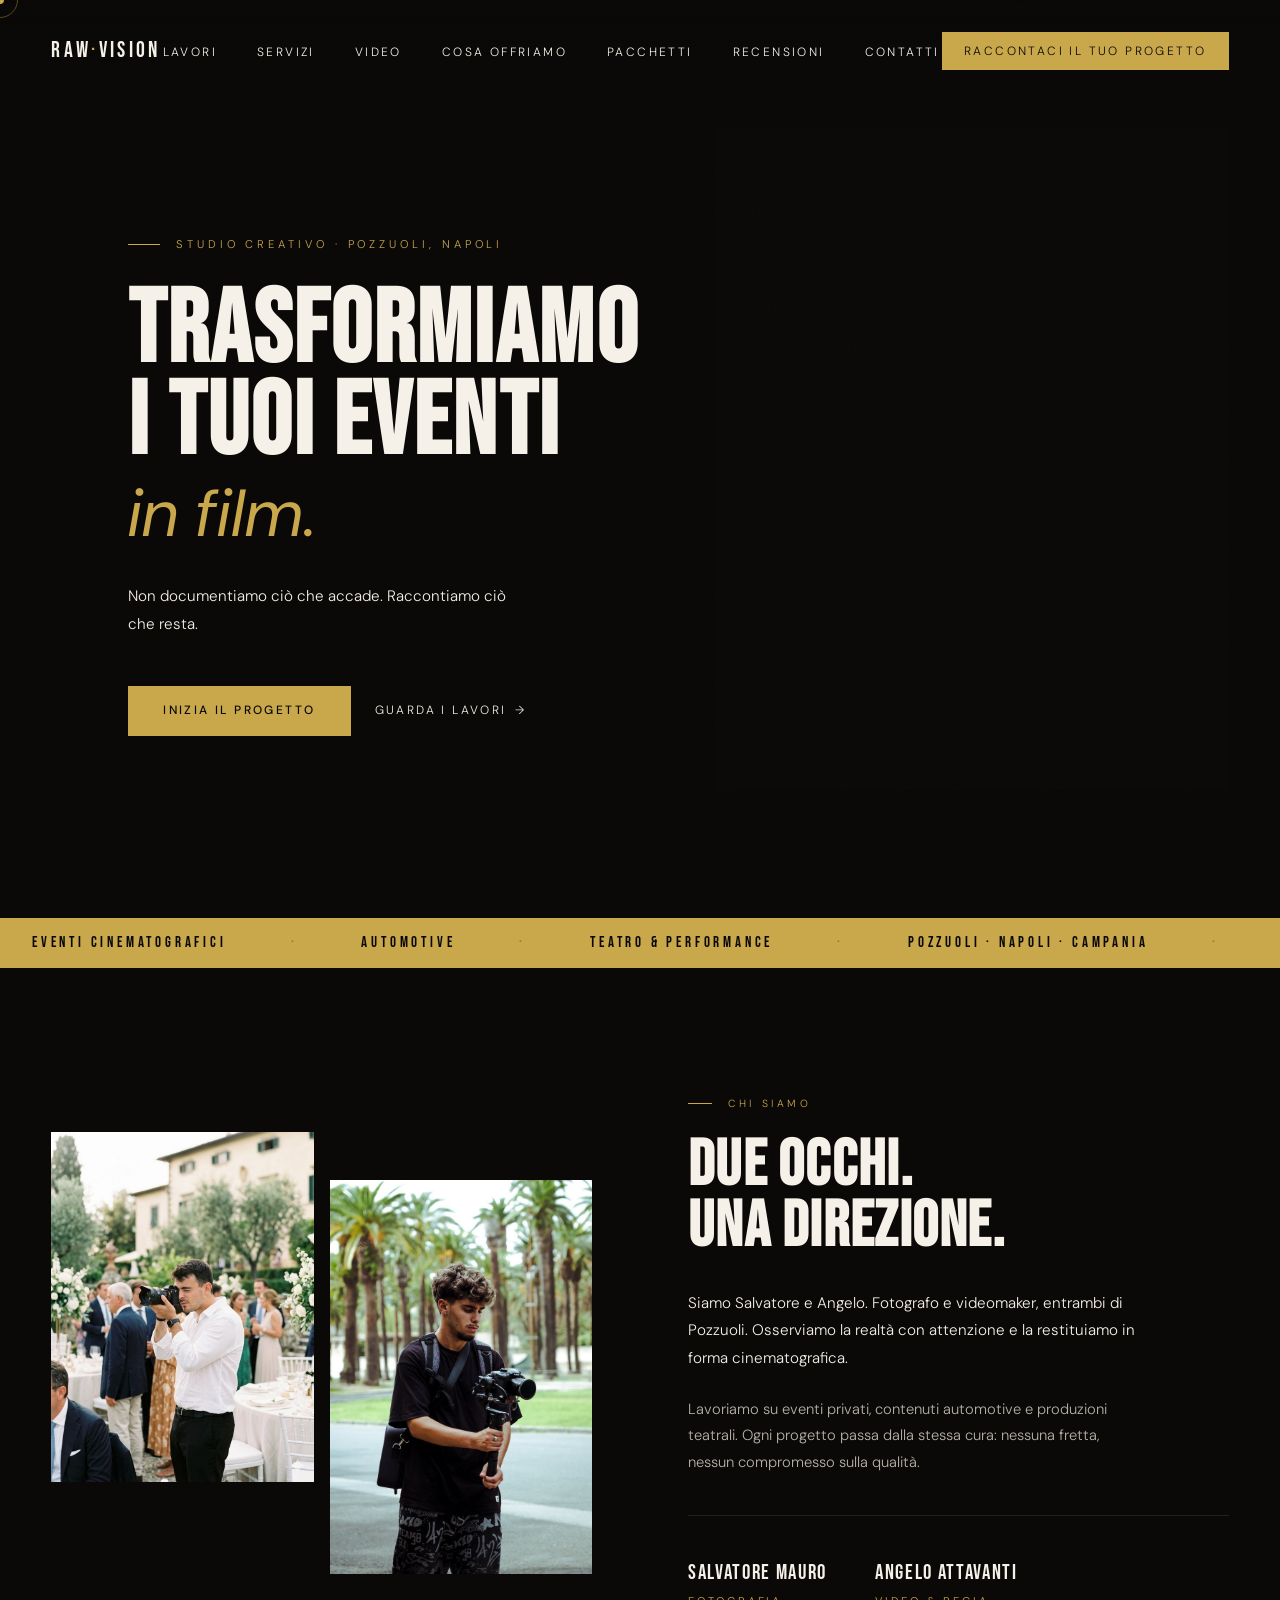
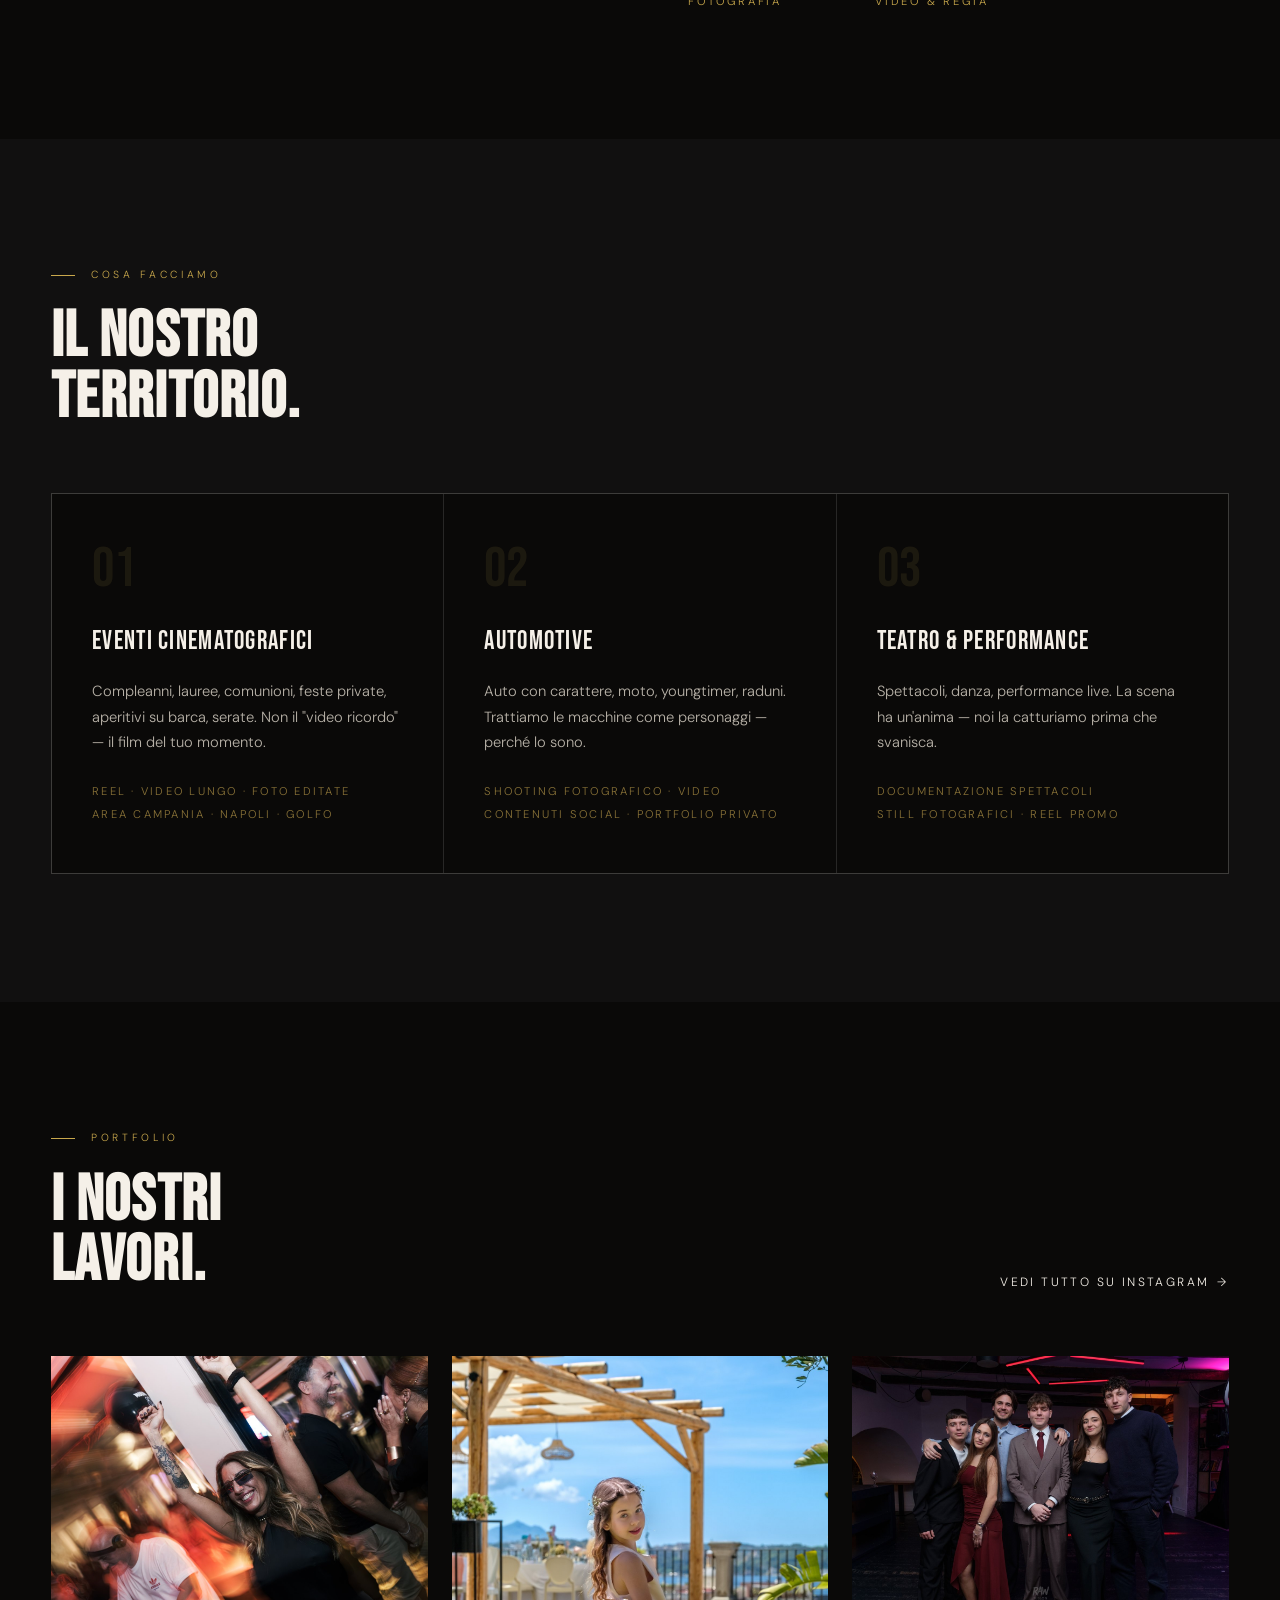
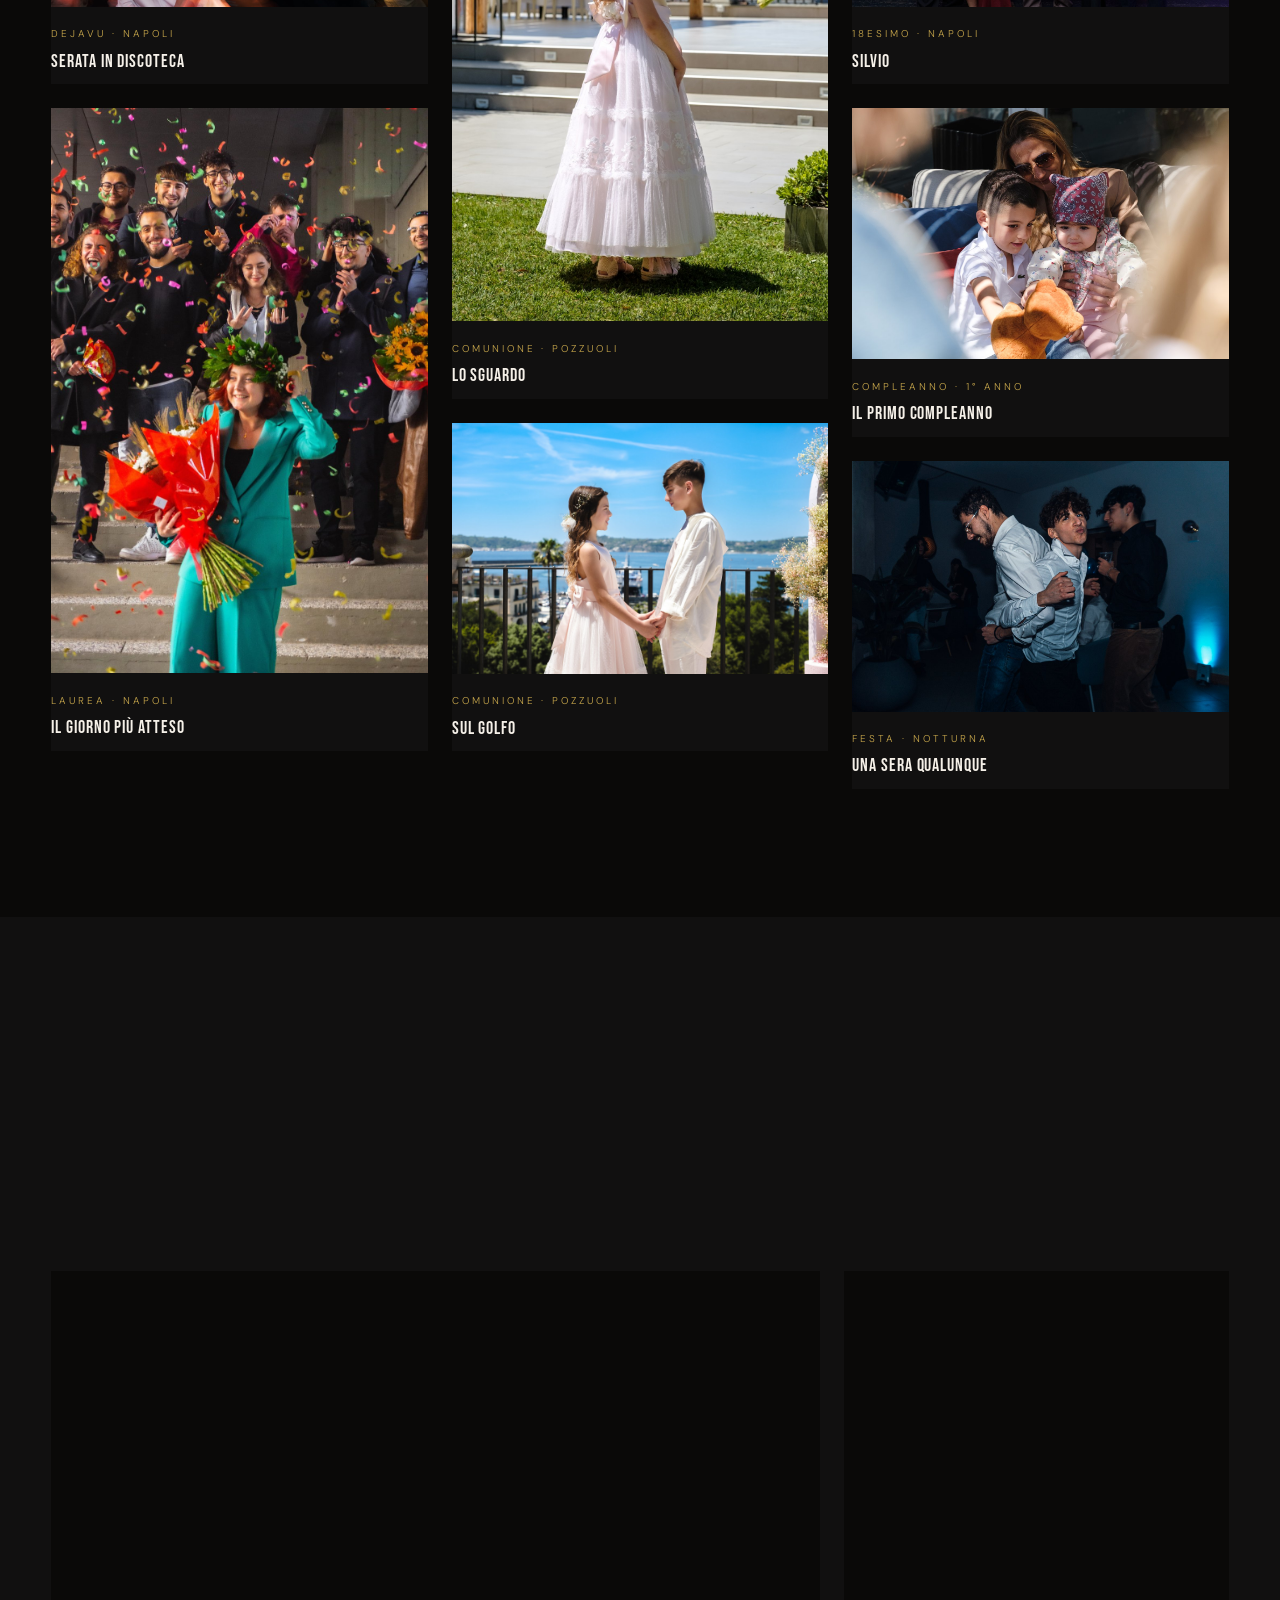
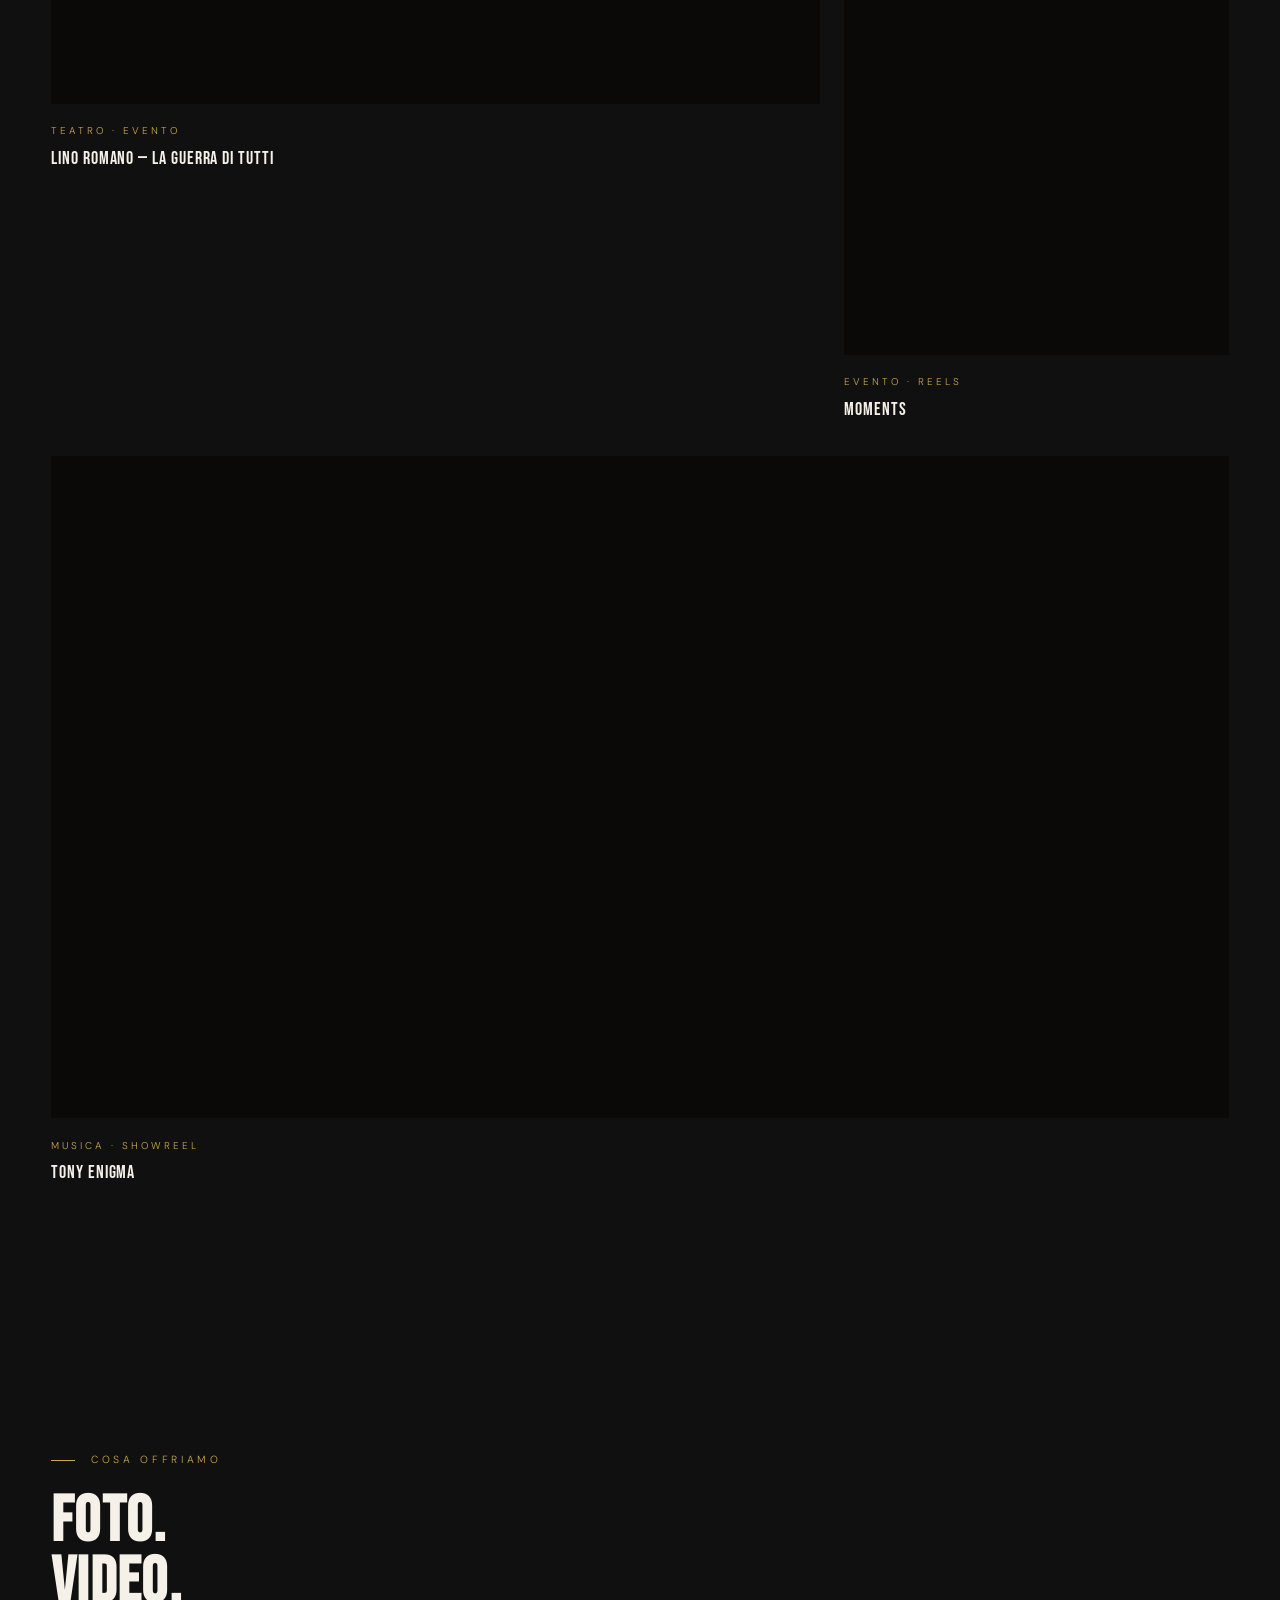
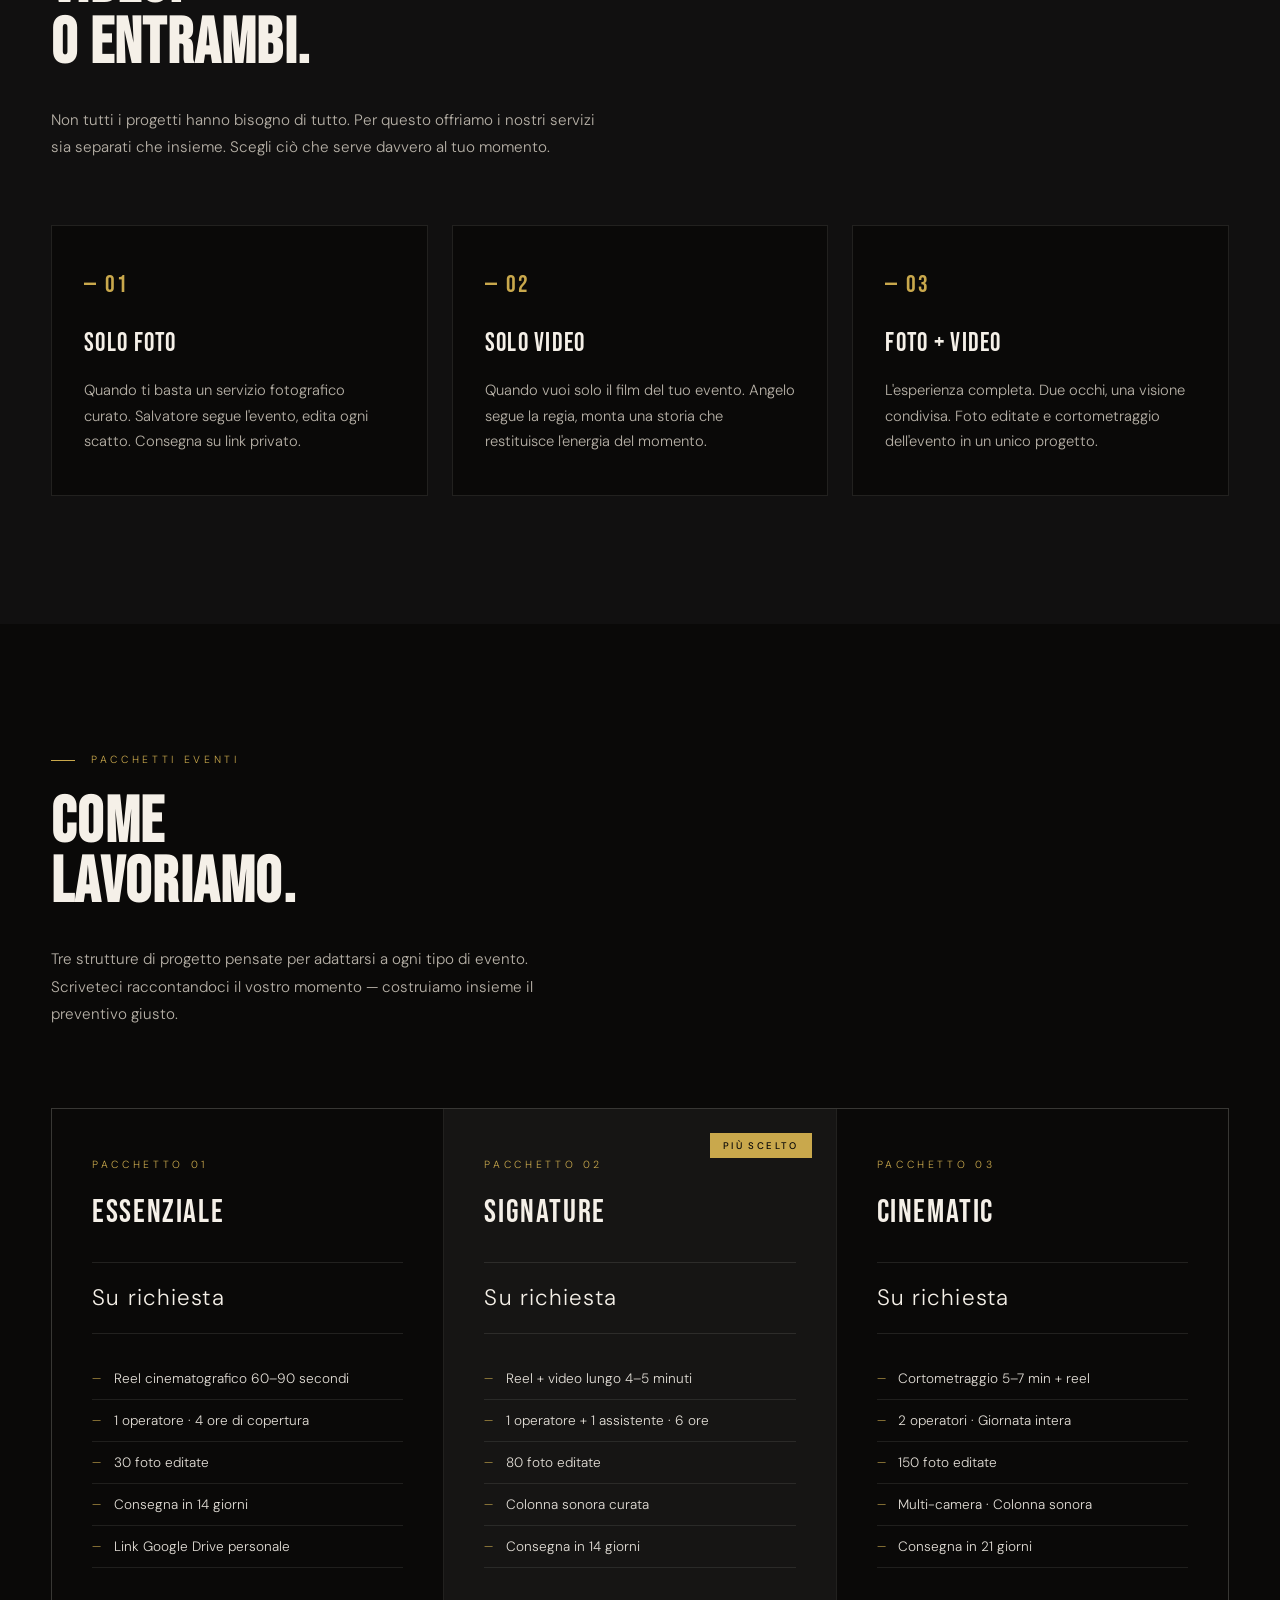
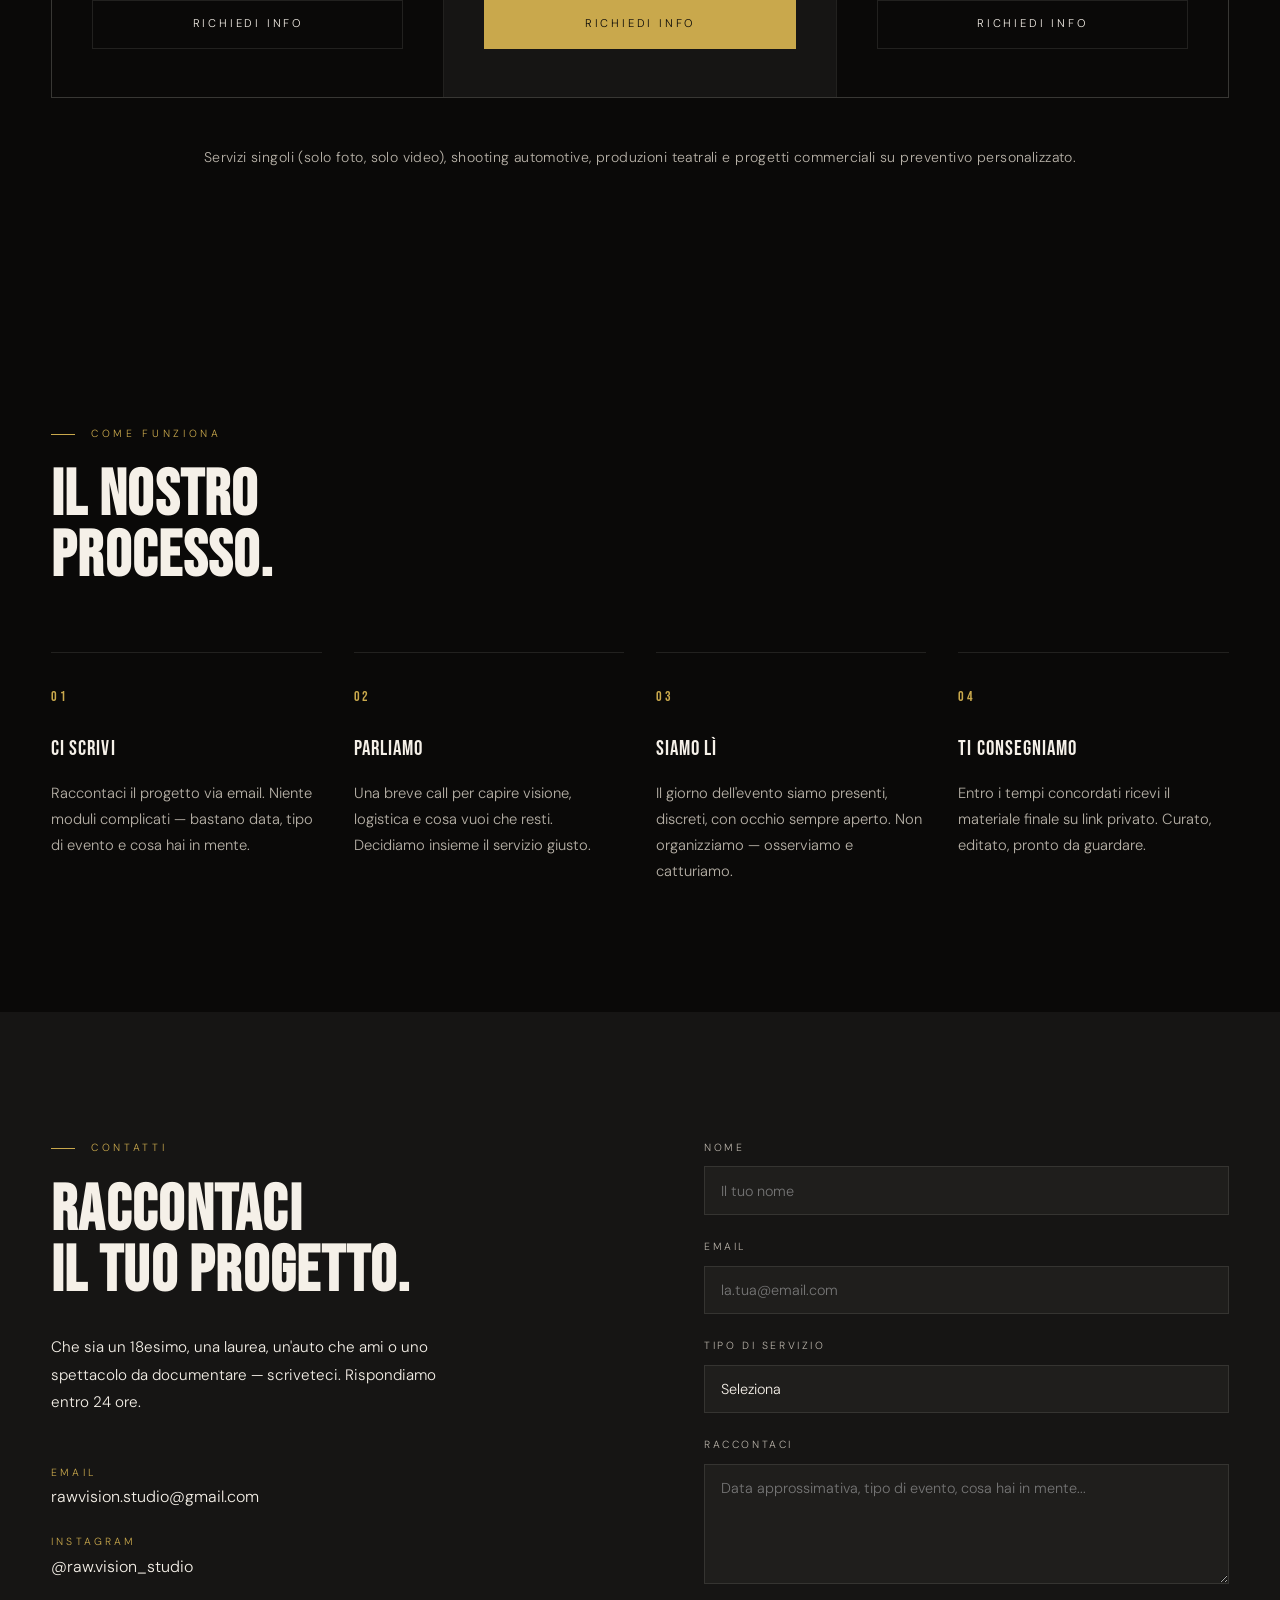
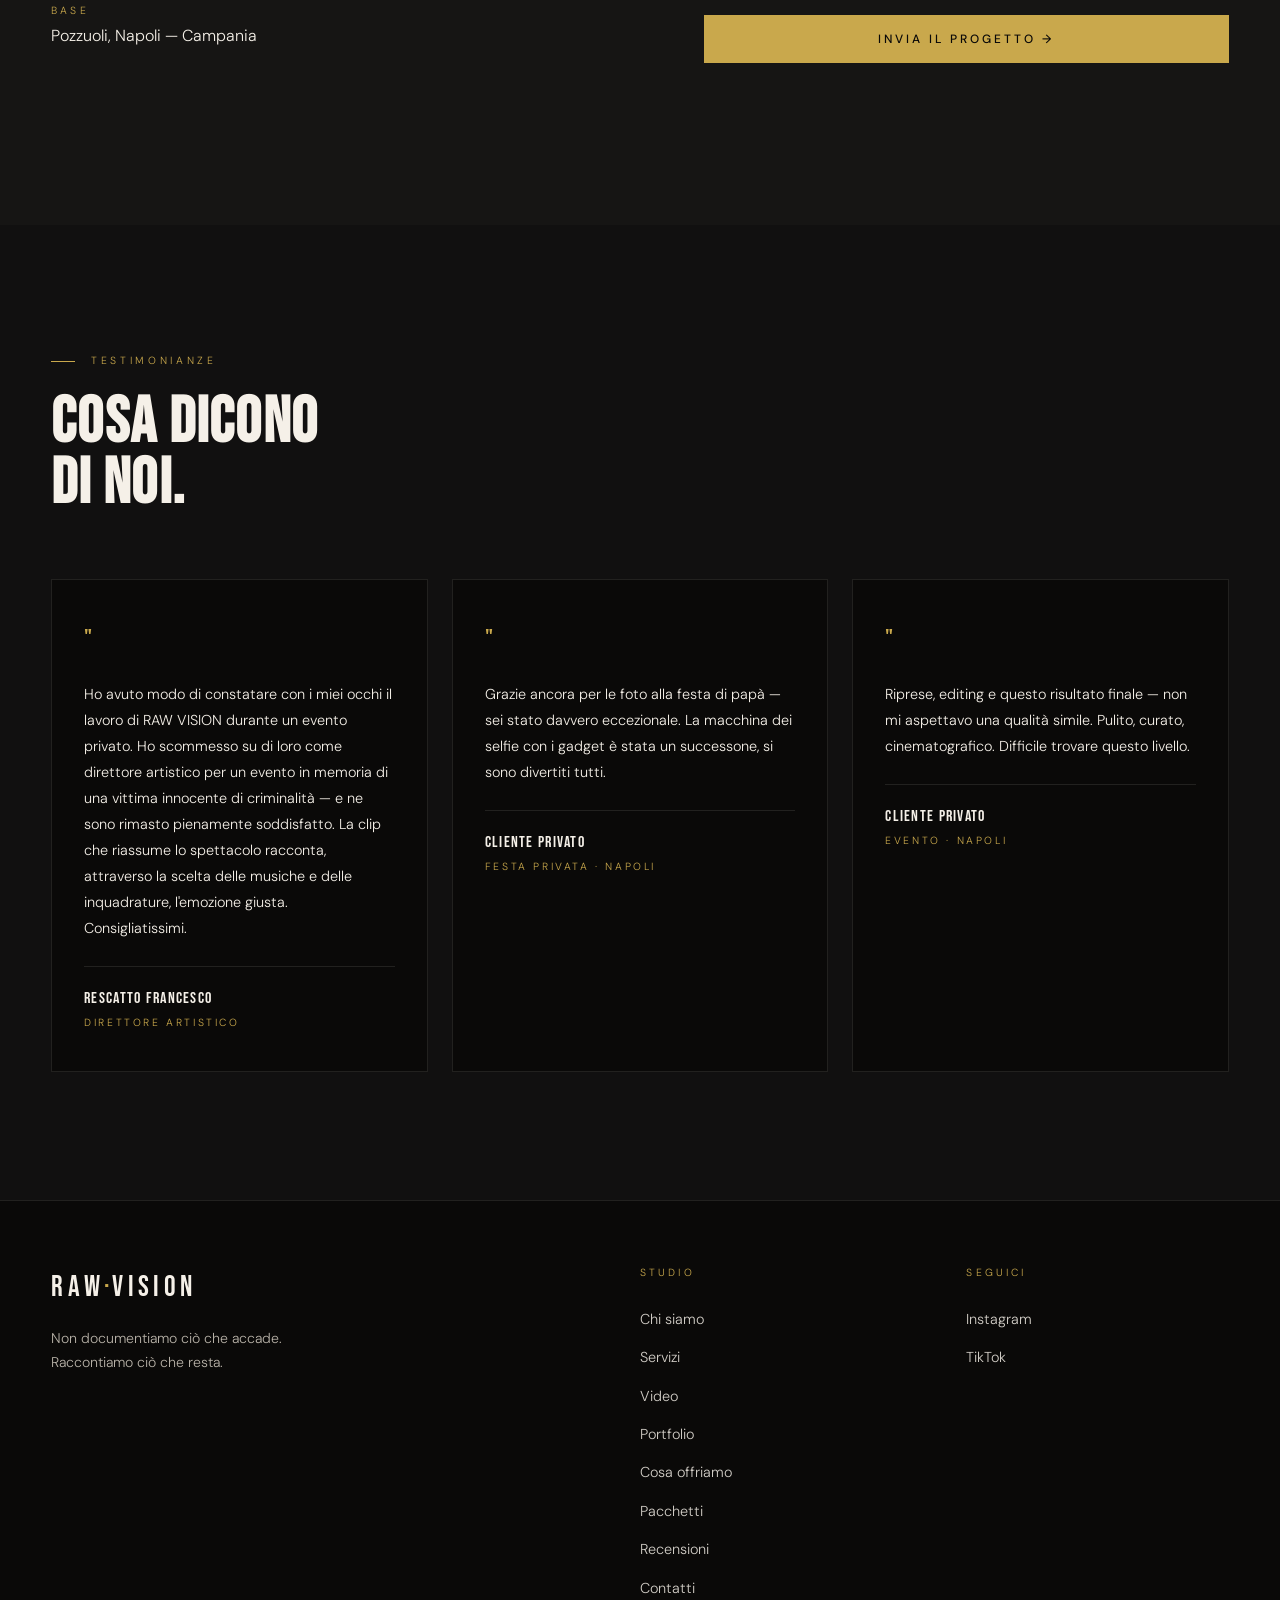
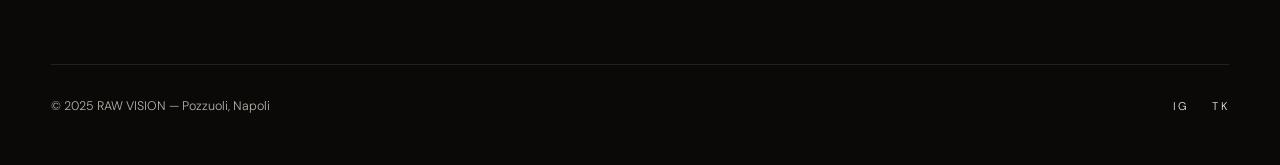
==== index.html @ e59dbda3 "Add files via upload" ====
<!DOCTYPE html>
<html lang="it">
<head>
<meta charset="UTF-8">
<meta name="viewport" content="width=device-width, initial-scale=1.0">
<title>RAW VISION — Studio Creativo · Pozzuoli, Napoli</title>
<meta name="description" content="RAW VISION è uno studio creativo di Pozzuoli. Produciamo contenuti cinematografici per eventi privati, automotive e teatro. Salvatore Mauro & Angelo Attavanti.">
<link rel="preconnect" href="https://fonts.googleapis.com">
<link rel="preconnect" href="https://fonts.gstatic.com" crossorigin>
<link href="https://fonts.googleapis.com/css2?family=Cormorant+Garamond:ital,wght@0,300;0,400;0,600;1,300;1,400&family=Bebas+Neue&family=DM+Sans:wght@300;400;500&display=swap" rel="stylesheet">
<style>
  *, *::before, *::after { box-sizing: border-box; margin: 0; padding: 0; }

  :root {
    --black: #0a0908;
    --black-soft: #111010;
    --black-card: #161514;
    --white: #f5f0e8;
    --white-muted: #b8b2a8;
    --gold: #c9a84c;
    --gold-dim: #8a7338;
    --border: rgba(245,240,232,0.1);
  }

  html { scroll-behavior: smooth; }

  body {
    background: var(--black);
    color: var(--white);
    font-family: 'DM Sans', sans-serif;
    font-weight: 300;
    line-height: 1.6;
    overflow-x: hidden;
    cursor: none;
  }

  /* Custom cursor */
  .cursor {
    position: fixed;
    width: 8px;
    height: 8px;
    background: var(--gold);
    border-radius: 50%;
    pointer-events: none;
    z-index: 9999;
    transform: translate(-50%, -50%);
    transition: transform 0.1s, width 0.2s, height 0.2s, background 0.2s;
  }
  .cursor-ring {
    position: fixed;
    width: 36px;
    height: 36px;
    border: 1px solid rgba(201,168,76,0.4);
    border-radius: 50%;
    pointer-events: none;
    z-index: 9998;
    transform: translate(-50%, -50%);
    transition: transform 0.12s ease-out, width 0.2s, height 0.2s;
  }

  /* NAV */
  nav {
    position: fixed;
    top: 0;
    left: 0;
    right: 0;
    z-index: 100;
    padding: 2rem 4vw;
    display: flex;
    align-items: center;
    justify-content: space-between;
    background: linear-gradient(to bottom, rgba(10,9,8,0.92) 0%, rgba(10,9,8,0.5) 70%, transparent 100%);
    backdrop-filter: blur(2px);
  }

  .nav-logo {
    font-family: 'Bebas Neue', sans-serif;
    font-size: 1.4rem;
    letter-spacing: 0.15em;
    color: var(--white);
    text-decoration: none;
  }
  .nav-logo span { color: var(--gold); }

  .nav-links {
    display: flex;
    gap: 2.5rem;
    list-style: none;
  }
  .nav-links a {
    font-size: 0.75rem;
    letter-spacing: 0.2em;
    text-transform: uppercase;
    color: var(--white);
    text-decoration: none;
    transition: color 0.2s;
  }
  .nav-links a:hover { color: var(--gold); }

  .nav-cta {
    font-size: 0.75rem;
    letter-spacing: 0.2em;
    text-transform: uppercase;
    color: var(--black);
    background: var(--gold);
    padding: 0.6rem 1.4rem;
    text-decoration: none;
    transition: background 0.2s;
  }
  .nav-cta:hover { background: var(--white); }

  /* HERO */
  .hero {
    min-height: 100vh;
    display: grid;
    grid-template-columns: 1fr 1fr;
    position: relative;
    overflow: hidden;
  }

  .hero-visual {
    position: relative;
    overflow: hidden;
    background: var(--black-soft);
  }

  .hero-visual img {
    width: 100%;
    height: 100%;
    object-fit: cover;
    display: block;
  }
  .hero-visual iframe {
    border: none;
  }

  .hero-grain {
    position: absolute;
    inset: 0;
    background-image: url("data:image/svg+xml,%3Csvg viewBox='0 0 256 256' xmlns='http://www.w3.org/2000/svg'%3E%3Cfilter id='noise'%3E%3CfeTurbulence type='fractalNoise' baseFrequency='0.9' numOctaves='4' stitchTiles='stitch'/%3E%3C/filter%3E%3Crect width='100%25' height='100%25' filter='url(%23noise)' opacity='0.04'/%3E%3C/svg%3E");
    pointer-events: none;
    opacity: 0.5;
  }

  .hero-content {
    padding: 12vh 6vw 6vh;
    display: flex;
    flex-direction: column;
    justify-content: center;
    position: relative;
    background: var(--black);
  }

  .hero-label {
    font-size: 0.7rem;
    letter-spacing: 0.35em;
    text-transform: uppercase;
    color: var(--gold);
    margin-bottom: 2rem;
    display: flex;
    align-items: center;
    gap: 1rem;
  }
  .hero-label::before {
    content: '';
    display: block;
    width: 2rem;
    height: 1px;
    background: var(--gold);
  }

  .hero-title {
    font-family: 'Bebas Neue', sans-serif;
    font-size: clamp(4rem, 8vw, 7rem);
    line-height: 0.9;
    letter-spacing: 0.02em;
    margin-bottom: 2.5rem;
    color: var(--white);
  }

  .hero-title em {
    font-family: 'DM Sans', sans-serif;
    font-style: italic;
    font-size: 0.65em;
    color: var(--gold);
    display: block;
    margin-top: 0.2em;
    font-weight: 400;
  }

  .hero-body {
    font-family: 'DM Sans', sans-serif;
    font-size: 0.95rem;
    font-weight: 300;
    color: var(--white);
    line-height: 1.8;
    max-width: 38ch;
    margin-bottom: 3rem;
  }

  .hero-actions {
    display: flex;
    gap: 1.5rem;
    align-items: center;
    flex-wrap: wrap;
  }

  .btn-primary {
    font-size: 0.75rem;
    letter-spacing: 0.2em;
    text-transform: uppercase;
    color: var(--black);
    background: var(--gold);
    padding: 0.95rem 2.2rem;
    text-decoration: none;
    display: inline-block;
    transition: background 0.2s, transform 0.2s;
    font-weight: 500;
  }
  .btn-primary:hover { background: var(--white); transform: translateY(-1px); }

  .btn-ghost {
    font-size: 0.75rem;
    letter-spacing: 0.2em;
    text-transform: uppercase;
    color: var(--white);
    text-decoration: none;
    display: flex;
    align-items: center;
    gap: 0.5rem;
    transition: color 0.2s;
  }
  .btn-ghost::after {
    content: '→';
    transition: transform 0.2s;
  }
  .btn-ghost:hover { color: var(--gold); }
  .btn-ghost:hover::after { transform: translateX(4px); }

  /* MARQUEE */
  .marquee-wrap {
    background: var(--gold);
    overflow: hidden;
    padding: 0.8rem 0;
  }
  .marquee {
    display: flex;
    animation: marquee 26s linear infinite;
    width: max-content;
  }
  .marquee-item {
    font-family: 'Bebas Neue', sans-serif;
    font-size: 0.95rem;
    letter-spacing: 0.25em;
    color: var(--black);
    padding: 0 2rem;
    white-space: nowrap;
  }
  .marquee-sep {
    color: rgba(10,9,8,0.3);
  }
  @keyframes marquee {
    from { transform: translateX(0); }
    to { transform: translateX(-50%); }
  }

  /* SECTION BASE */
  section { padding: 8rem 4vw; }

  .section-label {
    font-size: 0.65rem;
    letter-spacing: 0.35em;
    text-transform: uppercase;
    color: var(--gold);
    margin-bottom: 1.5rem;
    display: flex;
    align-items: center;
    gap: 1rem;
  }
  .section-label::before {
    content: '';
    display: block;
    width: 1.5rem;
    height: 1px;
    background: var(--gold);
  }

  .section-title {
    font-family: 'Bebas Neue', sans-serif;
    font-size: clamp(2.5rem, 5vw, 4.5rem);
    line-height: 0.95;
    letter-spacing: 0.02em;
    color: var(--white);
  }

  /* ABOUT */
  .about {
    display: grid;
    grid-template-columns: 1fr 1fr;
    gap: 6rem;
    align-items: center;
  }

  .about-images {
    display: grid;
    grid-template-columns: 1fr 1fr;
    gap: 1rem;
    align-items: start;
  }

  .about-img {
    width: 100%;
    height: auto;
    display: block;
  }

  .about-img-1 {
    margin-top: 3rem;
  }

  .about-body {
    font-family: 'DM Sans', sans-serif;
    font-size: 0.95rem;
    font-weight: 300;
    line-height: 1.8;
    color: var(--white);
    margin: 2rem 0 1.5rem;
    max-width: 45ch;
  }

  .about-sub {
    font-family: 'DM Sans', sans-serif;
    font-size: 0.92rem;
    font-weight: 300;
    color: var(--white-muted);
    line-height: 1.8;
    max-width: 42ch;
  }

  .about-names {
    display: flex;
    gap: 3rem;
    margin-top: 2.5rem;
    padding-top: 2.5rem;
    border-top: 1px solid var(--border);
    flex-wrap: wrap;
  }

  .about-name-block .name {
    font-family: 'Bebas Neue', sans-serif;
    font-size: 1.3rem;
    letter-spacing: 0.08em;
    color: var(--white);
  }
  .about-name-block .role {
    font-size: 0.7rem;
    letter-spacing: 0.25em;
    text-transform: uppercase;
    color: var(--gold);
    margin-top: 0.2rem;
  }

  /* SERVICES */
  .services-grid {
    display: grid;
    grid-template-columns: repeat(3, 1fr);
    gap: 1px;
    background: var(--border);
    margin-top: 4rem;
    border: 1px solid var(--border);
  }

  .service-card {
    background: var(--black);
    padding: 3rem 2.5rem;
    position: relative;
    overflow: hidden;
    transition: background 0.3s;
  }
  .service-card:hover { background: var(--black-card); }
  .service-card::before {
    content: '';
    position: absolute;
    top: 0;
    left: 0;
    width: 2px;
    height: 0;
    background: var(--gold);
    transition: height 0.4s ease;
  }
  .service-card:hover::before { height: 100%; }

  .service-number {
    font-family: 'Bebas Neue', sans-serif;
    font-size: 3.5rem;
    color: rgba(201,168,76,0.1);
    line-height: 1;
    margin-bottom: 1.5rem;
  }

  .service-title {
    font-family: 'Bebas Neue', sans-serif;
    font-size: 1.6rem;
    letter-spacing: 0.05em;
    color: var(--white);
    margin-bottom: 1rem;
  }

  .service-body {
    font-family: 'DM Sans', sans-serif;
    font-size: 0.92rem;
    color: var(--white-muted);
    font-style: normal;
    font-weight: 300;
    line-height: 1.75;
    margin-bottom: 1.5rem;
  }

  .service-detail {
    font-size: 0.7rem;
    letter-spacing: 0.2em;
    text-transform: uppercase;
    color: var(--gold-dim);
    line-height: 2;
  }

  /* WORK - MASONRY-LIKE GRID */
  .work-header {
    display: flex;
    justify-content: space-between;
    align-items: flex-end;
    margin-bottom: 4rem;
    flex-wrap: wrap;
    gap: 2rem;
  }

  .work-grid {
    column-count: 3;
    column-gap: 1.5rem;
  }

  .work-item {
    break-inside: avoid;
    margin-bottom: 1.5rem;
    position: relative;
    overflow: hidden;
    background: var(--black-soft);
    cursor: none;
    display: block;
  }

  .work-img {
    width: 100%;
    height: auto;
    display: block;
    transition: transform 0.7s ease, filter 0.4s ease;
  }
  .work-item:hover .work-img {
    transform: scale(1.03);
    filter: brightness(1.05);
  }

  .work-info {
    padding: 1.2rem 0 0.5rem;
  }
  .work-cat {
    font-size: 0.62rem;
    letter-spacing: 0.3em;
    text-transform: uppercase;
    color: var(--gold);
    margin-bottom: 0.3rem;
  }
  .work-name {
    font-family: 'Bebas Neue', sans-serif;
    font-size: 1.15rem;
    letter-spacing: 0.05em;
    color: var(--white);
  }

  /* OFFERTA: foto, video, o entrambi */
  .offer {
    background: var(--black-soft);
  }
  .offer-intro {
    max-width: 55ch;
    font-family: 'DM Sans', sans-serif;
    font-size: 0.95rem;
    font-style: normal;
    font-weight: 300;
    color: var(--white-muted);
    line-height: 1.8;
    margin: 2rem 0 4rem;
  }
  .offer-grid {
    display: grid;
    grid-template-columns: repeat(3, 1fr);
    gap: 1.5rem;
  }
  .offer-card {
    border: 1px solid var(--border);
    padding: 2.5rem 2rem;
    background: var(--black);
    transition: border-color 0.3s, background 0.3s;
  }
  .offer-card:hover {
    border-color: var(--gold-dim);
    background: var(--black-card);
  }
  .offer-icon {
    font-family: 'Bebas Neue', sans-serif;
    font-size: 1.5rem;
    color: var(--gold);
    margin-bottom: 1.2rem;
    letter-spacing: 0.1em;
  }
  .offer-name {
    font-family: 'Bebas Neue', sans-serif;
    font-size: 1.6rem;
    letter-spacing: 0.05em;
    color: var(--white);
    margin-bottom: 0.8rem;
  }
  .offer-desc {
    font-family: 'DM Sans', sans-serif;
    font-size: 0.92rem;
    color: var(--white-muted);
    font-style: normal;
    font-weight: 300;
    line-height: 1.75;
  }

  /* PACKAGES */
  .packages-intro {
    max-width: 55ch;
    font-family: 'DM Sans', sans-serif;
    font-size: 0.95rem;
    font-style: normal;
    font-weight: 300;
    color: var(--white-muted);
    line-height: 1.8;
    margin: 2rem 0 5rem;
  }

  .packages-grid {
    display: grid;
    grid-template-columns: repeat(3, 1fr);
    gap: 1px;
    background: var(--border);
    border: 1px solid var(--border);
  }

  .package-card {
    background: var(--black);
    padding: 3rem 2.5rem;
    position: relative;
    transition: background 0.3s;
  }
  .package-card:hover { background: var(--black-card); }
  .package-card.featured { background: var(--black-card); }
  .package-card.featured::after {
    content: 'Più scelto';
    position: absolute;
    top: 1.5rem;
    right: 1.5rem;
    font-size: 0.6rem;
    letter-spacing: 0.25em;
    text-transform: uppercase;
    color: var(--black);
    background: var(--gold);
    padding: 0.3rem 0.8rem;
    font-weight: 500;
  }

  .pkg-tier {
    font-size: 0.65rem;
    letter-spacing: 0.35em;
    text-transform: uppercase;
    color: var(--gold);
    margin-bottom: 0.8rem;
  }
  .pkg-name {
    font-family: 'Bebas Neue', sans-serif;
    font-size: 2rem;
    letter-spacing: 0.05em;
    color: var(--white);
    margin-bottom: 0.5rem;
  }
  .pkg-price {
    font-family: 'DM Sans', sans-serif;
    font-size: 3rem;
    color: var(--white);
    line-height: 1;
    margin: 1.5rem 0;
  }
  .pkg-price span {
    font-size: 1rem;
    color: var(--white-muted);
    font-style: normal;
  }
  .pkg-divider {
    height: 1px;
    background: var(--border);
    margin: 1.5rem 0;
  }
  .pkg-features {
    list-style: none;
  }
  .pkg-features li {
    font-size: 0.85rem;
    color: var(--white);
    padding: 0.6rem 0;
    border-bottom: 1px solid var(--border);
    display: flex;
    align-items: center;
    gap: 0.8rem;
    opacity: 0.92;
  }
  .pkg-features li::before {
    content: '—';
    color: var(--gold);
    font-size: 0.7rem;
    flex-shrink: 0;
  }
  .pkg-cta {
    display: block;
    text-align: center;
    padding: 0.9rem;
    margin-top: 2rem;
    font-size: 0.7rem;
    letter-spacing: 0.25em;
    text-transform: uppercase;
    text-decoration: none;
    border: 1px solid var(--border);
    color: var(--white);
    transition: all 0.2s;
  }
  .pkg-cta:hover, .package-card.featured .pkg-cta {
    background: var(--gold);
    color: var(--black);
    border-color: var(--gold);
  }
  .packages-note {
    margin-top: 3rem;
    font-family: 'DM Sans', sans-serif;
    font-style: normal;
    font-weight: 300;
    font-size: 0.88rem;
    letter-spacing: 0.03em;
    color: var(--white-muted);
    text-align: center;
    line-height: 1.7;
  }

  /* PROCESS */
  .process-grid {
    display: grid;
    grid-template-columns: repeat(4, 1fr);
    gap: 2rem;
    margin-top: 4rem;
    counter-reset: step;
  }
  .process-step {
    counter-increment: step;
    border-top: 1px solid var(--border);
    padding-top: 2rem;
  }
  .process-step::before {
    content: '0' counter(step);
    font-family: 'Bebas Neue', sans-serif;
    font-size: 0.9rem;
    letter-spacing: 0.2em;
    color: var(--gold);
    display: block;
    margin-bottom: 1.5rem;
  }
  .process-step-title {
    font-family: 'Bebas Neue', sans-serif;
    font-size: 1.3rem;
    letter-spacing: 0.05em;
    color: var(--white);
    margin-bottom: 1rem;
  }
  .process-step-body {
    font-family: 'DM Sans', sans-serif;
    font-size: 0.92rem;
    font-style: normal;
    font-weight: 300;
    color: var(--white-muted);
    line-height: 1.75;
  }

  /* CONTACT */
  .contact { background: var(--black-card); }
  .contact-grid {
    display: grid;
    grid-template-columns: 1fr 1fr;
    gap: 8rem;
    align-items: start;
  }
  .contact-body {
    font-family: 'DM Sans', sans-serif;
    font-size: 0.95rem;
    font-weight: 300;
    color: var(--white);
    line-height: 1.8;
    margin: 2rem 0 3rem;
    max-width: 40ch;
  }
  .contact-detail {
    display: flex;
    flex-direction: column;
    gap: 1.5rem;
    margin-bottom: 3rem;
  }
  .contact-detail-item {
    display: flex;
    flex-direction: column;
    gap: 0.2rem;
  }
  .contact-detail-label {
    font-size: 0.65rem;
    letter-spacing: 0.3em;
    text-transform: uppercase;
    color: var(--gold);
  }
  .contact-detail-value {
    font-size: 1rem;
    color: var(--white);
  }
  .contact-detail-value a {
    color: var(--white);
    text-decoration: none;
    transition: color 0.2s;
  }
  .contact-detail-value a:hover { color: var(--gold); }

  .form-group { margin-bottom: 1.5rem; }
  .form-label {
    display: block;
    font-size: 0.65rem;
    letter-spacing: 0.25em;
    text-transform: uppercase;
    color: var(--white-muted);
    margin-bottom: 0.6rem;
  }
  .form-input, .form-textarea, .form-select {
    width: 100%;
    background: rgba(245,240,232,0.04);
    border: 1px solid var(--border);
    border-radius: 0;
    color: var(--white);
    font-family: 'DM Sans', sans-serif;
    font-size: 0.9rem;
    font-weight: 300;
    padding: 0.9rem 1rem;
    transition: border-color 0.2s;
    outline: none;
    -webkit-appearance: none;
  }
  .form-input:focus, .form-textarea:focus, .form-select:focus {
    border-color: var(--gold);
    background: rgba(201,168,76,0.04);
  }
  .form-textarea { resize: vertical; min-height: 120px; }
  .form-select { cursor: pointer; }
  .form-select option { background: var(--black-card); color: var(--white); }
  .form-submit {
    width: 100%;
    padding: 1rem;
    background: var(--gold);
    border: none;
    color: var(--black);
    font-family: 'DM Sans', sans-serif;
    font-size: 0.75rem;
    font-weight: 500;
    letter-spacing: 0.25em;
    text-transform: uppercase;
    cursor: none;
    transition: background 0.2s, transform 0.2s;
  }
  .form-submit:hover { background: var(--white); transform: translateY(-1px); }

  /* FOOTER */
  footer {
    background: var(--black);
    border-top: 1px solid var(--border);
    padding: 4rem 4vw 3rem;
  }
  .footer-grid {
    display: grid;
    grid-template-columns: 2fr 1fr 1fr;
    gap: 4rem;
    margin-bottom: 4rem;
  }
  .footer-logo {
    font-family: 'Bebas Neue', sans-serif;
    font-size: 1.8rem;
    letter-spacing: 0.15em;
    color: var(--white);
    margin-bottom: 1rem;
  }
  .footer-logo span { color: var(--gold); }
  .footer-tagline {
    font-family: 'DM Sans', sans-serif;
    font-size: 0.88rem;
    font-style: normal;
    font-weight: 300;
    color: var(--white-muted);
    max-width: 35ch;
    line-height: 1.7;
  }
  .footer-col-title {
    font-size: 0.65rem;
    letter-spacing: 0.3em;
    text-transform: uppercase;
    color: var(--gold);
    margin-bottom: 1.5rem;
  }
  .footer-links {
    list-style: none;
    display: flex;
    flex-direction: column;
    gap: 0.8rem;
  }
  .footer-links a {
    font-size: 0.9rem;
    color: var(--white);
    text-decoration: none;
    transition: color 0.2s;
    opacity: 0.85;
  }
  .footer-links a:hover { color: var(--gold); opacity: 1; }
  .footer-bottom {
    display: flex;
    justify-content: space-between;
    align-items: center;
    padding-top: 2rem;
    border-top: 1px solid var(--border);
    flex-wrap: wrap;
    gap: 1rem;
  }
  .footer-copy {
    font-size: 0.78rem;
    color: var(--white-muted);
  }
  .footer-social {
    display: flex;
    gap: 1.5rem;
  }
  .footer-social a {
    font-size: 0.7rem;
    letter-spacing: 0.2em;
    text-transform: uppercase;
    color: var(--white);
    text-decoration: none;
    transition: color 0.2s;
  }
  .footer-social a:hover { color: var(--gold); }

  /* REVEAL */
  .reveal {
    opacity: 0;
    transform: translateY(24px);
    transition: opacity 0.8s ease, transform 0.8s ease;
  }
  .reveal.visible {
    opacity: 1;
    transform: translateY(0);
  }

  /* RESPONSIVE */
  @media (max-width: 900px) {
    nav { padding: 1.5rem 5vw; }
    .nav-links { display: none; }
    .nav-cta { font-size: 0.65rem; padding: 0.5rem 1rem; }
    .hero { grid-template-columns: 1fr; }
    .hero-visual { min-height: 60vh; order: -1; }
    .hero-content { padding: 4rem 5vw 5rem; }
    .hero-title { font-size: 3.5rem; }
    section { padding: 5rem 5vw; }
    .about { grid-template-columns: 1fr; gap: 3rem; }
    .services-grid { grid-template-columns: 1fr; }
    .work-grid { column-count: 1; }
    #video .reveal > div { grid-template-columns: 1fr !important; }
    #testimonianze .reveal { grid-template-columns: 1fr !important; }
    .offer-grid { grid-template-columns: 1fr; }
    .packages-grid { grid-template-columns: 1fr; }
    .process-grid { grid-template-columns: 1fr 1fr; }
    .contact-grid { grid-template-columns: 1fr; gap: 3rem; }
    .footer-grid { grid-template-columns: 1fr; gap: 2rem; }
    body { cursor: auto; }
    .cursor, .cursor-ring { display: none; }
  }
  @media (min-width: 901px) and (max-width: 1200px) {
    .work-grid { column-count: 2; }
  }
</style>
</head>
<body>

<div class="cursor" id="cursor"></div>
<div class="cursor-ring" id="cursorRing"></div>

<!-- NAV -->
<nav>
  <a href="#" class="nav-logo">RAW<span>·</span>VISION</a>
  <ul class="nav-links">
    <li><a href="#lavori">Lavori</a></li>
    <li><a href="#servizi">Servizi</a></li>
    <li><a href="#video">Video</a></li>
    <li><a href="#offerta">Cosa offriamo</a></li>
    <li><a href="#pacchetti">Pacchetti</a></li>
    <li><a href="#testimonianze">Recensioni</a></li>
    <li><a href="#contatti">Contatti</a></li>
  </ul>
  <a href="#contatti" class="nav-cta">Raccontaci il tuo progetto</a>
</nav>

<!-- HERO -->
<section class="hero" id="home">
  <div class="hero-content">
    <div class="hero-label">Studio Creativo · Pozzuoli, Napoli</div>
    <h1 class="hero-title">
      Trasformiamo<br>i tuoi eventi
      <em>in film.</em>
    </h1>
    <p class="hero-body">
      Non documentiamo ciò che accade.
      Raccontiamo ciò che resta.
    </p>
    <div class="hero-actions">
      <a href="#contatti" class="btn-primary">Inizia il progetto</a>
      <a href="#lavori" class="btn-ghost">Guarda i lavori</a>
    </div>
  </div>
  <div class="hero-visual" style="position:relative; overflow:hidden; background:#0a0908;">
    <div style="position:absolute; inset:0; pointer-events:none; overflow:hidden;">
      <iframe
        src="https://www.youtube.com/embed/93SbRehupWM?autoplay=1&mute=1&loop=1&playlist=93SbRehupWM&controls=0&showinfo=0&rel=0&modestbranding=1&playsinline=1&enablejsapi=1"
        style="position:absolute; top:50%; left:50%; transform:translate(-50%,-50%); width:100%; height:100%; min-width:177.78%; min-height:100%; border:none; pointer-events:none;"
        allow="autoplay; encrypted-media"
        allowfullscreen
        frameborder="0">
      </iframe>
    </div>
    <div class="hero-grain"></div>
  </div>
</section>

<!-- MARQUEE -->
<div class="marquee-wrap" aria-hidden="true">
  <div class="marquee">
    <span class="marquee-item">EVENTI CINEMATOGRAFICI</span><span class="marquee-item marquee-sep">·</span>
    <span class="marquee-item">AUTOMOTIVE</span><span class="marquee-item marquee-sep">·</span>
    <span class="marquee-item">TEATRO &amp; PERFORMANCE</span><span class="marquee-item marquee-sep">·</span>
    <span class="marquee-item">POZZUOLI · NAPOLI · CAMPANIA</span><span class="marquee-item marquee-sep">·</span>
    <span class="marquee-item">EVENTI CINEMATOGRAFICI</span><span class="marquee-item marquee-sep">·</span>
    <span class="marquee-item">AUTOMOTIVE</span><span class="marquee-item marquee-sep">·</span>
    <span class="marquee-item">TEATRO &amp; PERFORMANCE</span><span class="marquee-item marquee-sep">·</span>
    <span class="marquee-item">POZZUOLI · NAPOLI · CAMPANIA</span><span class="marquee-item marquee-sep">·</span>
  </div>
</div>

<!-- ABOUT -->
<section id="about">
  <div class="about reveal">
    <div class="about-images">
      <img src="[data-uri]" alt="Salvatore Mauro fotografo al lavoro" class="about-img">
      <img src="[data-uri]" alt="Angelo Attavanti videomaker al lavoro" class="about-img about-img-1">
    </div>
    <div class="about-content">
      <div class="section-label">Chi siamo</div>
      <h2 class="section-title">Due occhi.<br>Una direzione.</h2>
      <p class="about-body">
        Siamo Salvatore e Angelo. Fotografo e videomaker, entrambi di Pozzuoli.
        Osserviamo la realtà con attenzione e la restituiamo in forma cinematografica.
      </p>
      <p class="about-sub">
        Lavoriamo su eventi privati, contenuti automotive e produzioni teatrali.
        Ogni progetto passa dalla stessa cura: nessuna fretta, nessun compromesso sulla qualità.
      </p>
      <div class="about-names">
        <div class="about-name-block">
          <div class="name">Salvatore Mauro</div>
          <div class="role">Fotografia</div>
        </div>
        <div class="about-name-block">
          <div class="name">Angelo Attavanti</div>
          <div class="role">Video &amp; Regia</div>
        </div>
      </div>
    </div>
  </div>
</section>

<!-- SERVICES -->
<section id="servizi" style="background: var(--black-soft);">
  <div class="section-label reveal">Cosa facciamo</div>
  <h2 class="section-title reveal">Il nostro<br>territorio.</h2>
  <div class="services-grid reveal">
    <div class="service-card">
      <div class="service-number">01</div>
      <div class="service-title">Eventi Cinematografici</div>
      <p class="service-body">Compleanni, lauree, comunioni, feste private, aperitivi su barca, serate. Non il "video ricordo" — il film del tuo momento.</p>
      <div class="service-detail">Reel · Video lungo · Foto editate<br>Area Campania · Napoli · Golfo</div>
    </div>
    <div class="service-card">
      <div class="service-number">02</div>
      <div class="service-title">Automotive</div>
      <p class="service-body">Auto con carattere, moto, youngtimer, raduni. Trattiamo le macchine come personaggi — perché lo sono.</p>
      <div class="service-detail">Shooting fotografico · Video<br>Contenuti social · Portfolio privato</div>
    </div>
    <div class="service-card">
      <div class="service-number">03</div>
      <div class="service-title">Teatro &amp; Performance</div>
      <p class="service-body">Spettacoli, danza, performance live. La scena ha un'anima — noi la catturiamo prima che svanisca.</p>
      <div class="service-detail">Documentazione spettacoli<br>Still fotografici · Reel promo</div>
    </div>
  </div>
</section>

<!-- WORK -->
<section id="lavori">
  <div class="work-header reveal">
    <div>
      <div class="section-label">Portfolio</div>
      <h2 class="section-title">I nostri<br>lavori.</h2>
    </div>
    <a href="https://www.instagram.com/raw.vision_studio" target="_blank" class="btn-ghost">Vedi tutto su Instagram</a>
  </div>

  <div class="work-grid reveal">
    <div class="work-item">
      <img class="work-img" src="[data-uri]" alt="Serata in discoteca Dejavu">
      <div class="work-info">
        <div class="work-cat">Dejavu · Napoli</div>
        <div class="work-name">Serata in discoteca</div>
      </div>
    </div>
    <div class="work-item">
      <img class="work-img" src="[data-uri]" alt="Festa di laurea con coriandoli">
      <div class="work-info">
        <div class="work-cat">Laurea · Napoli</div>
        <div class="work-name">Il giorno più atteso</div>
      </div>
    </div>
    <div class="work-item">
      <img class="work-img" src="[data-uri]" alt="Bambina alla comunione sul golfo di Pozzuoli">
      <div class="work-info">
        <div class="work-cat">Comunione · Pozzuoli</div>
        <div class="work-name">Lo sguardo</div>
      </div>
    </div>
    <div class="work-item">
      <img class="work-img" src="[data-uri]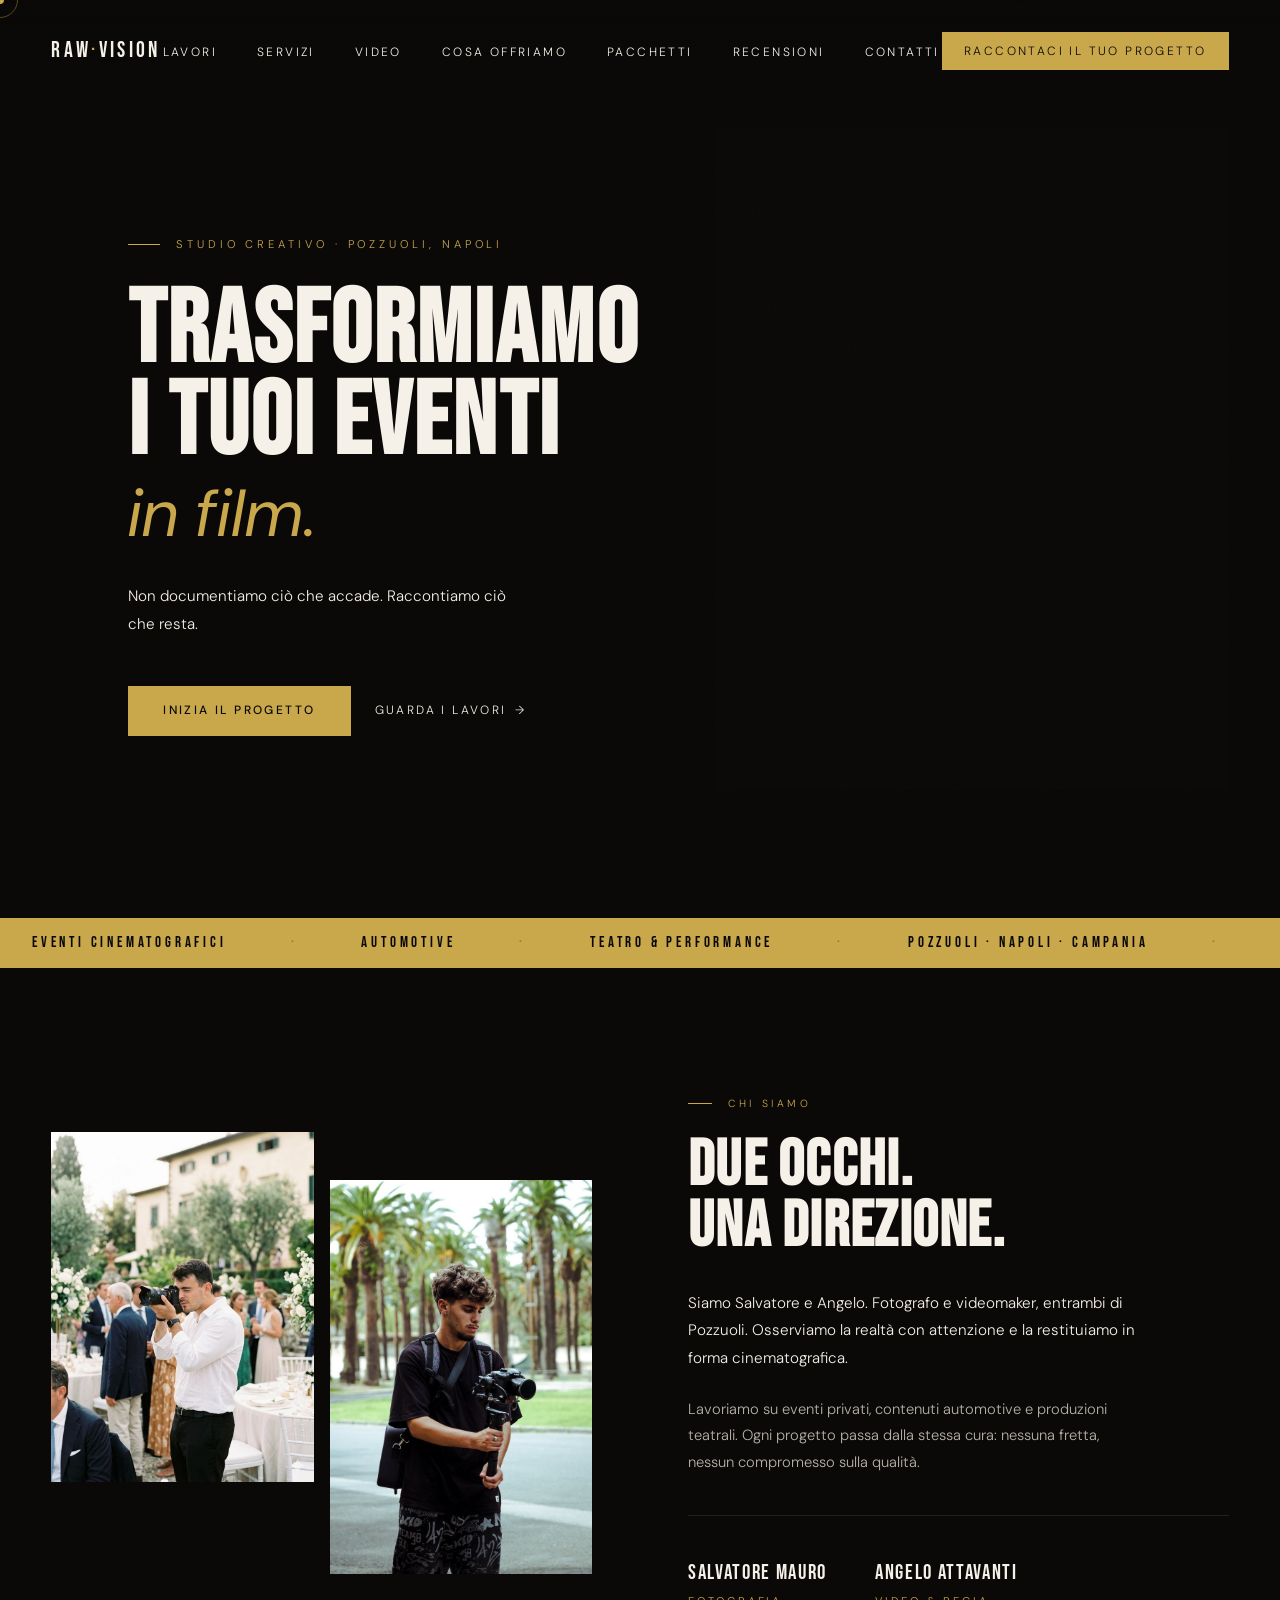
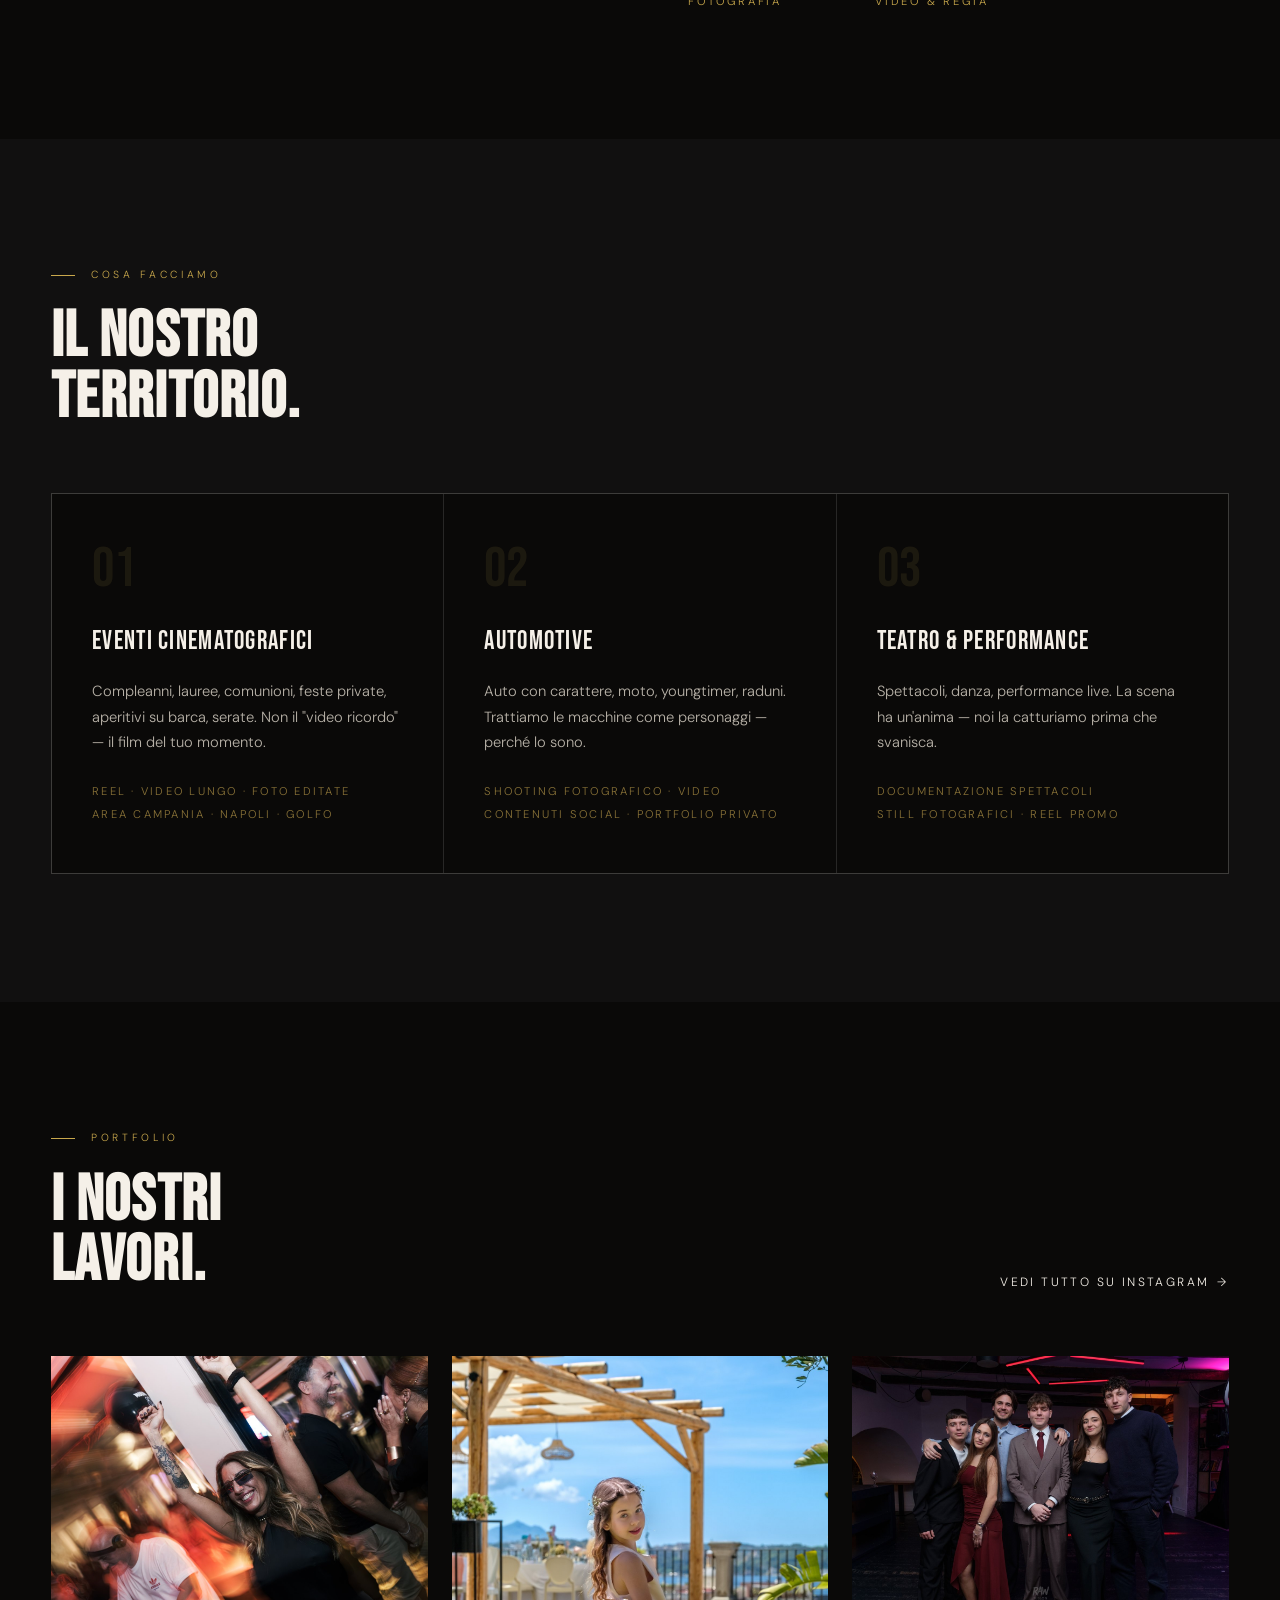
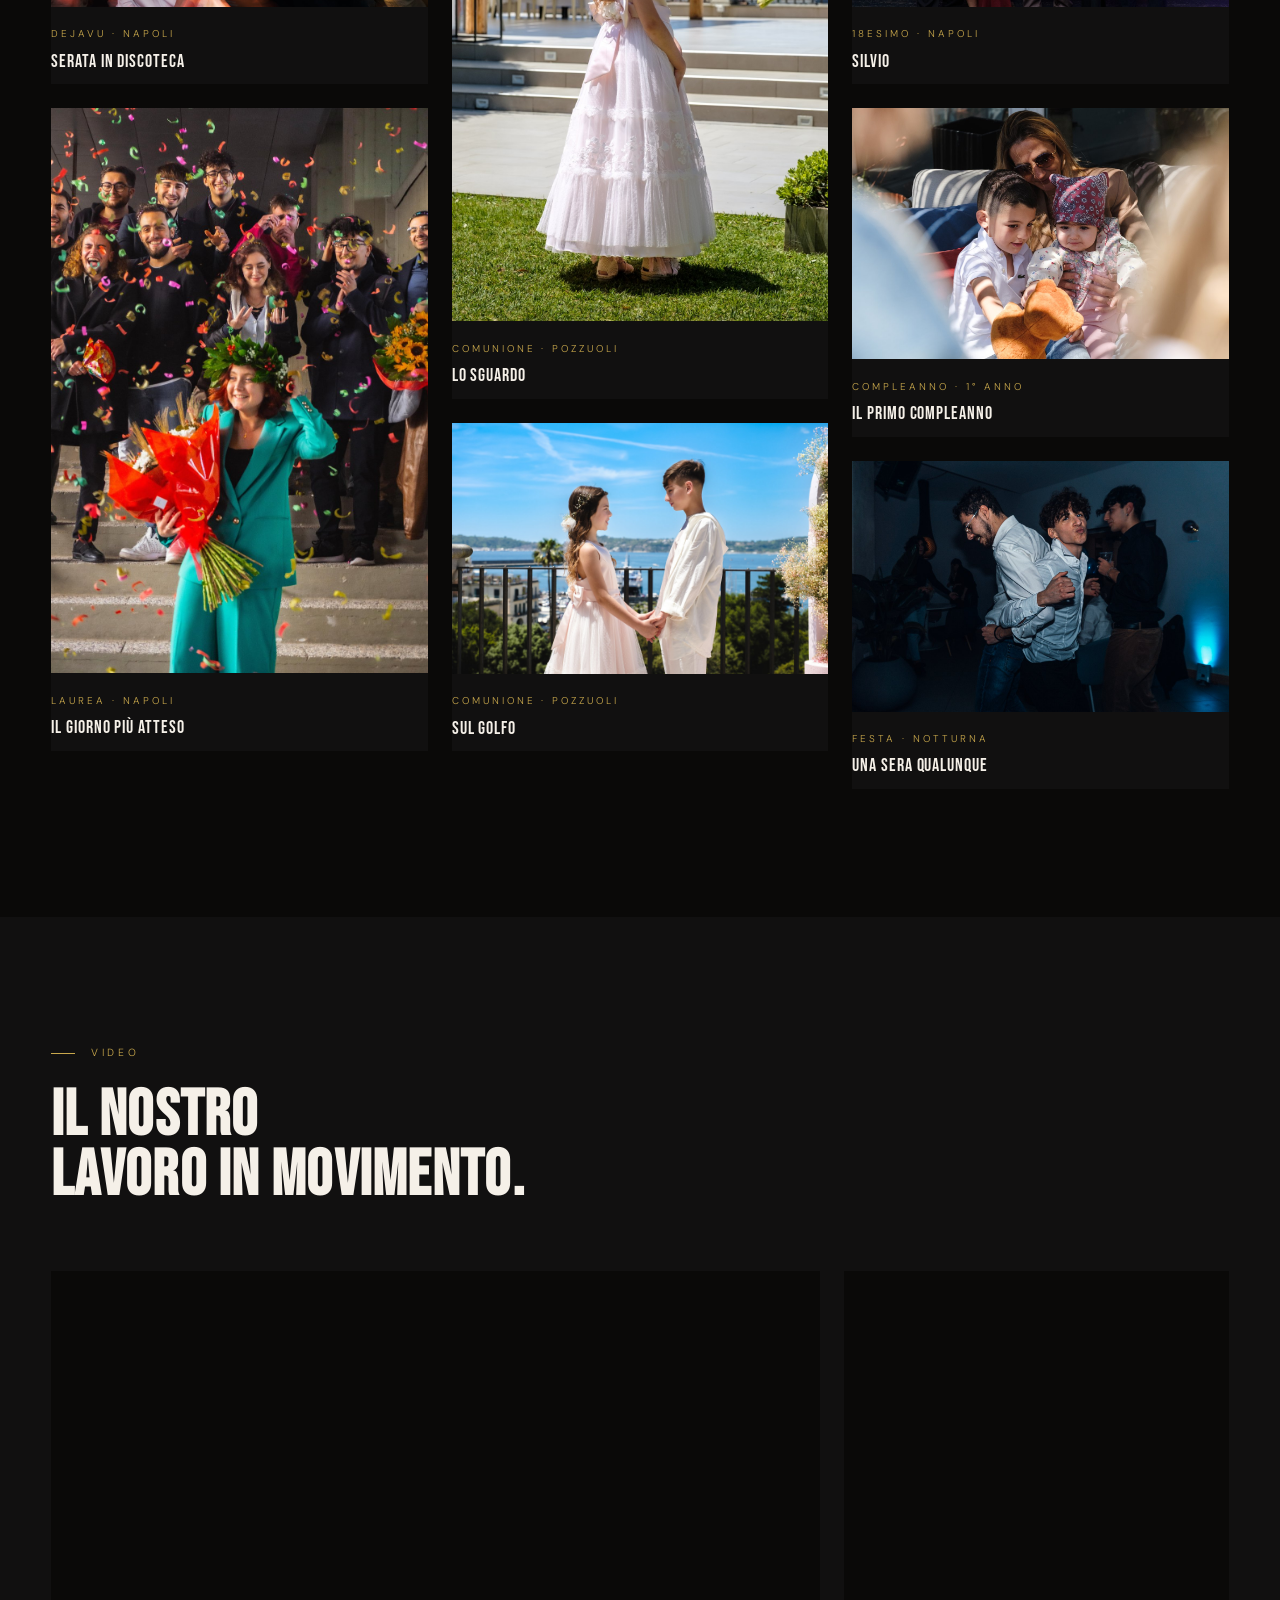
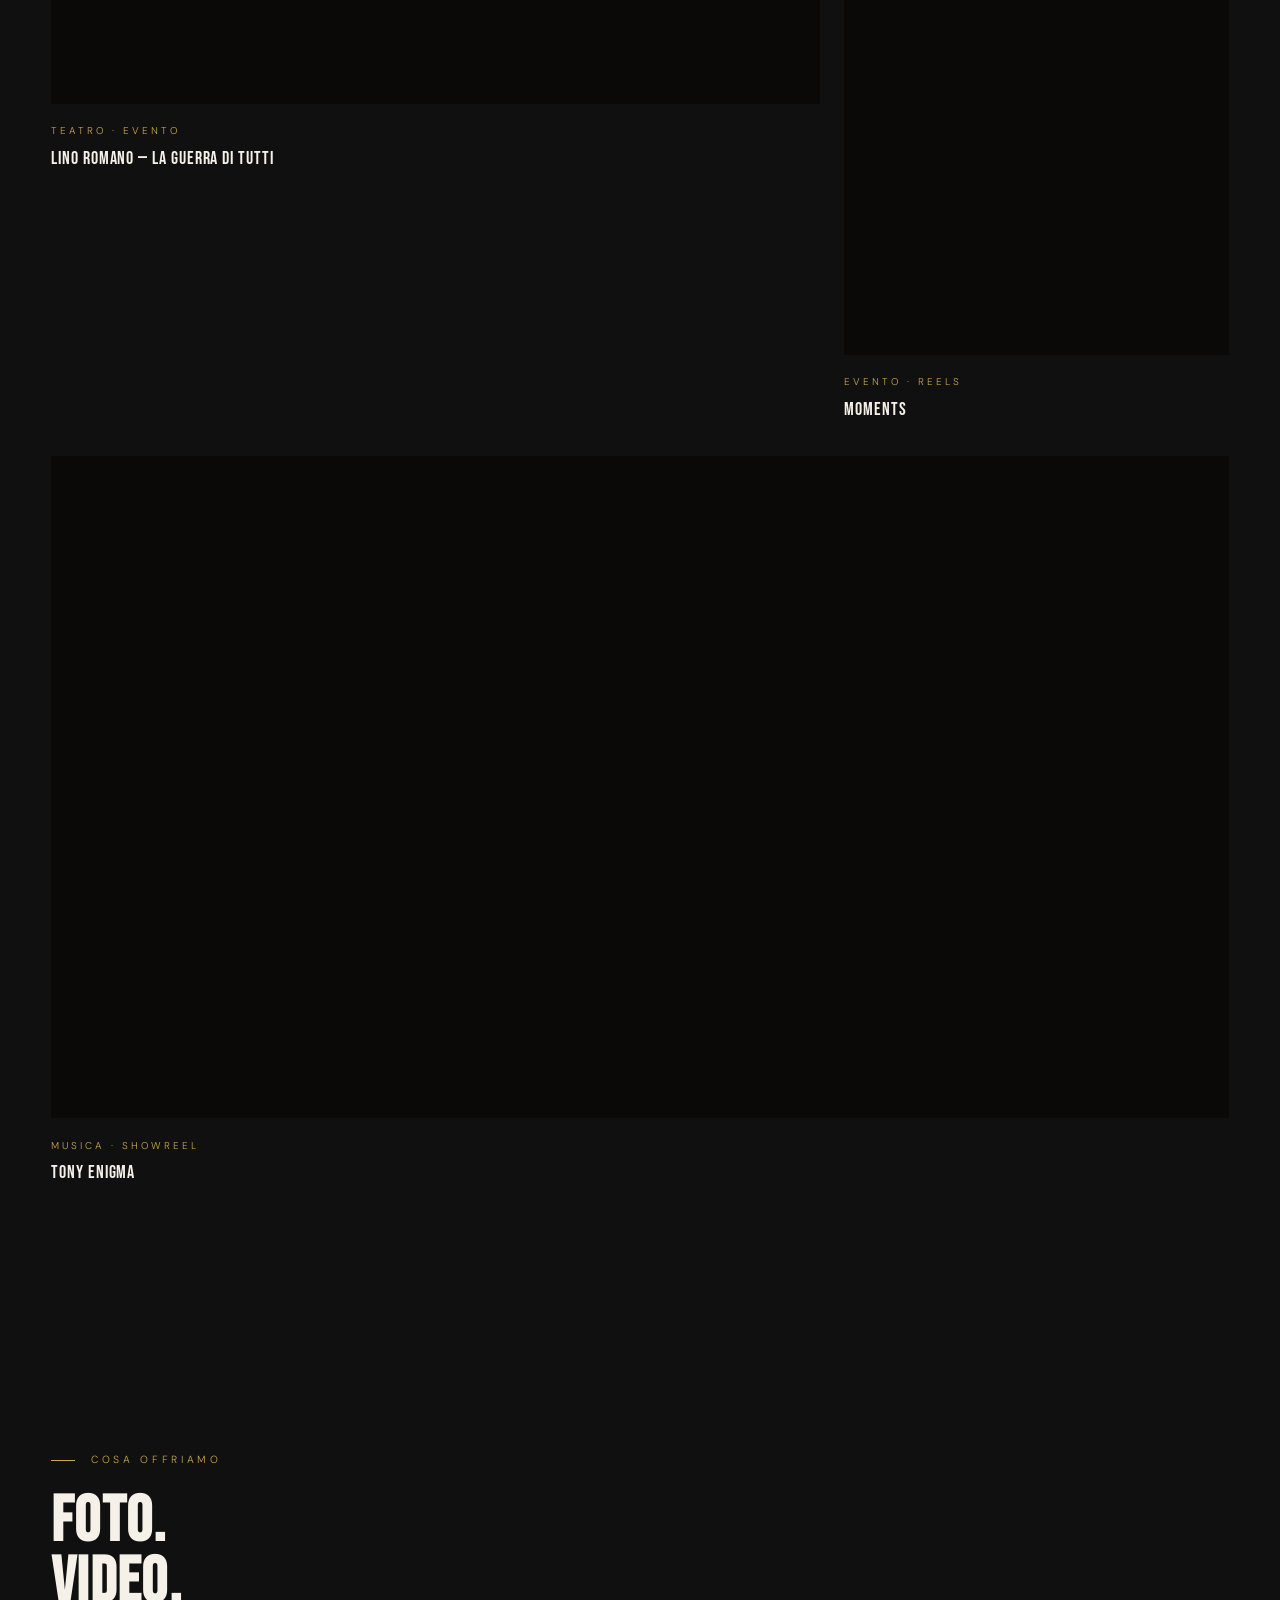
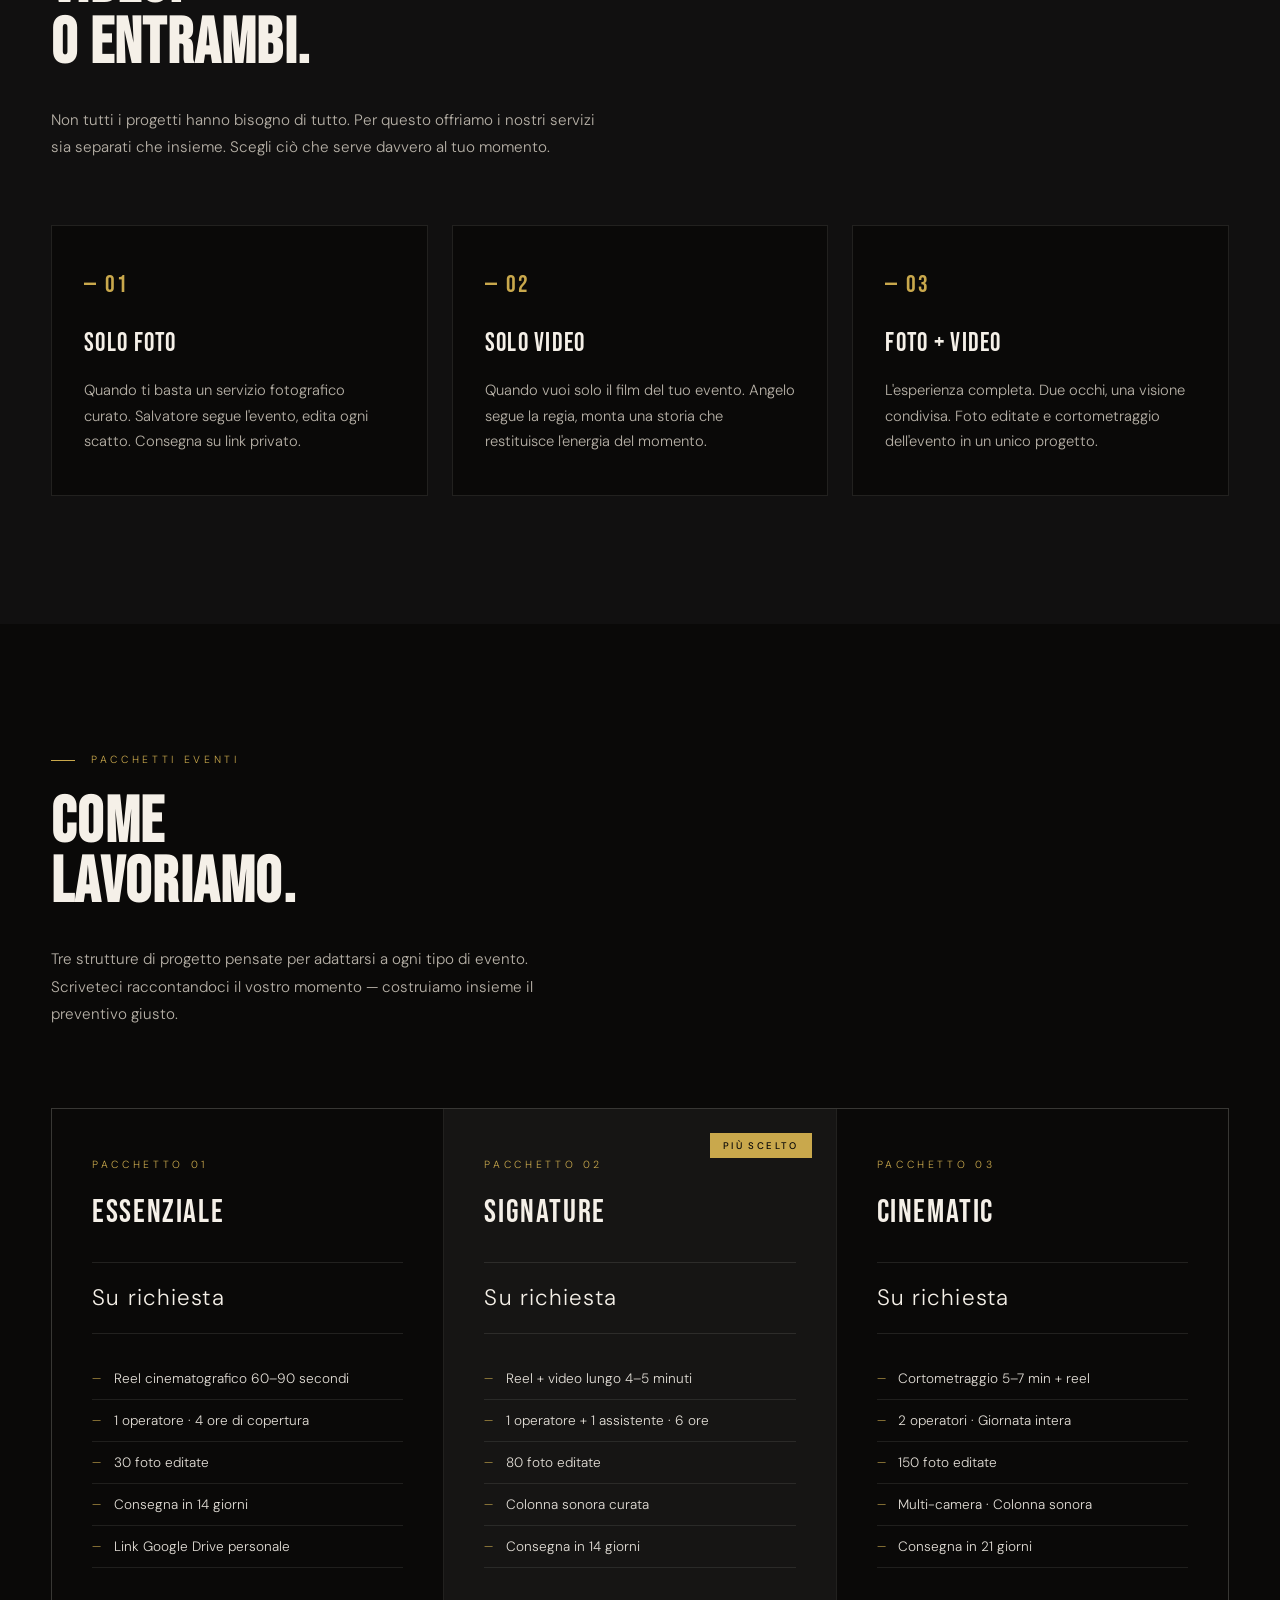
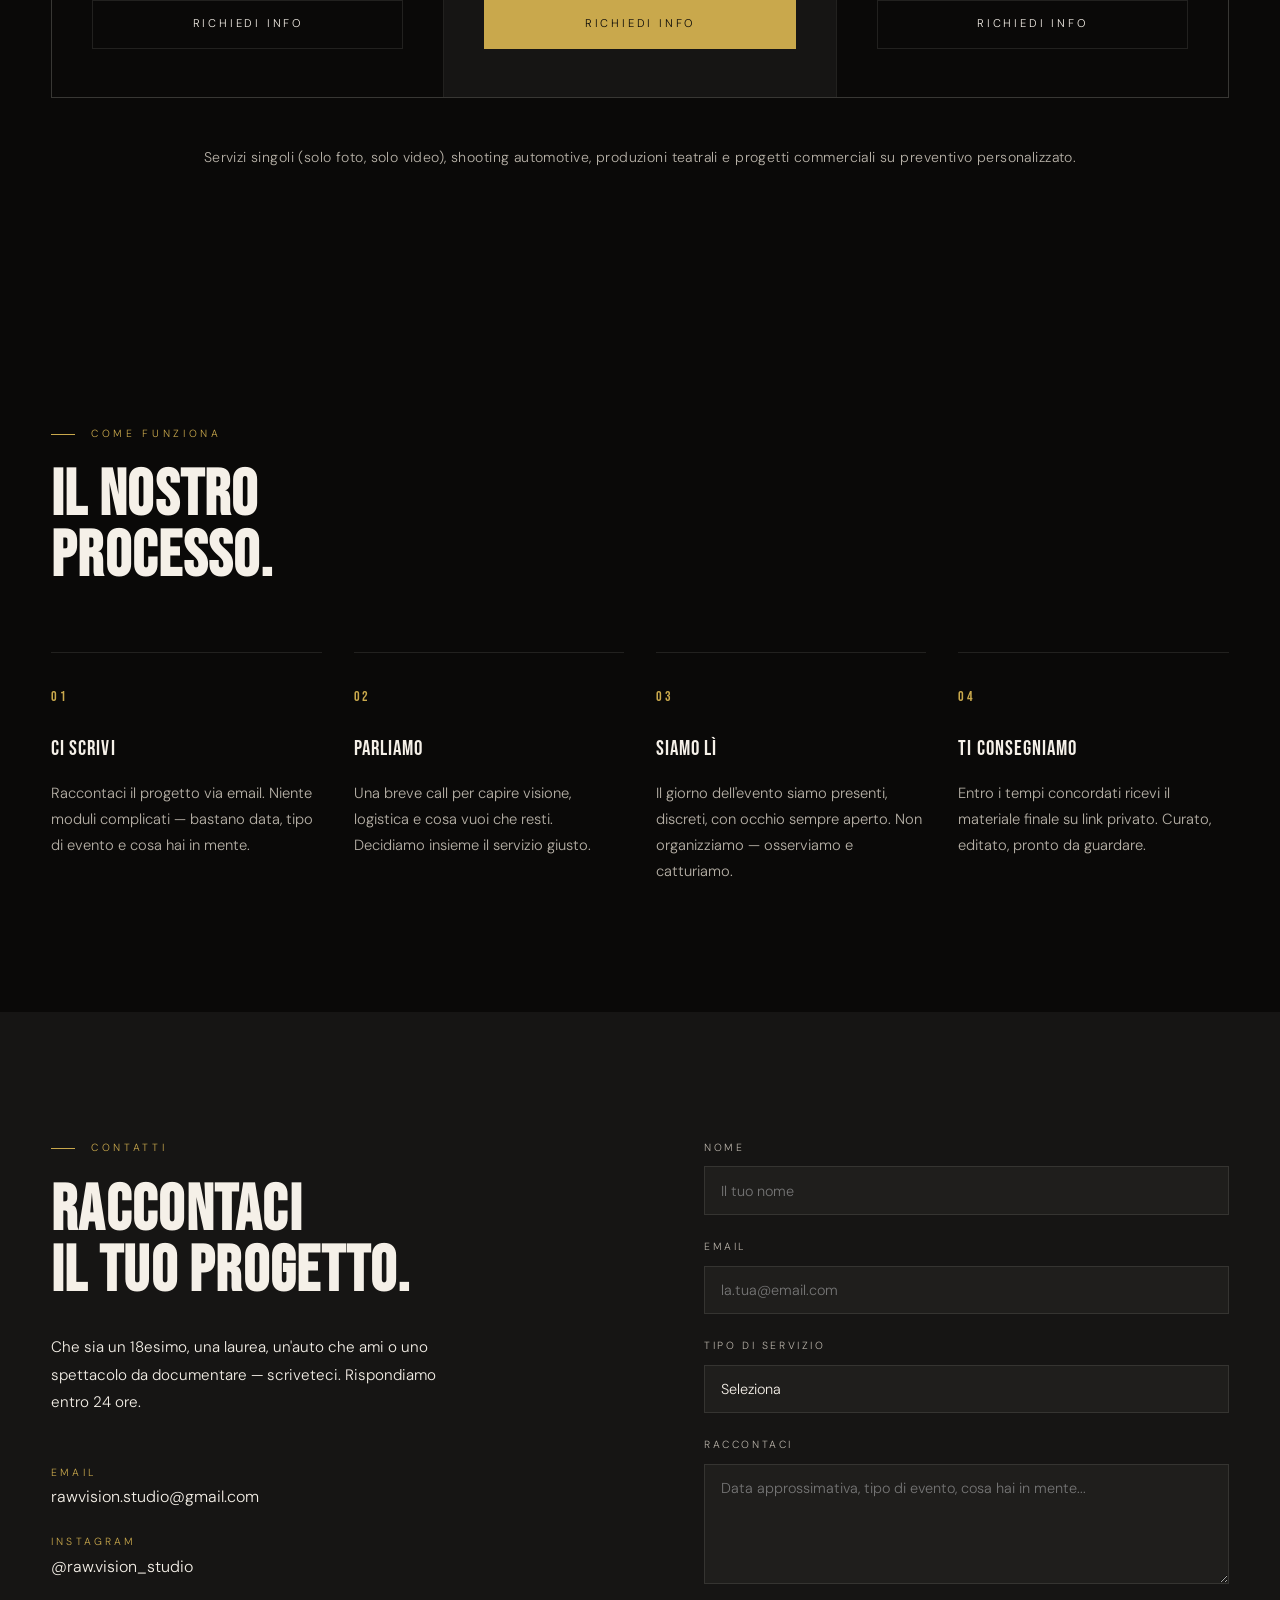
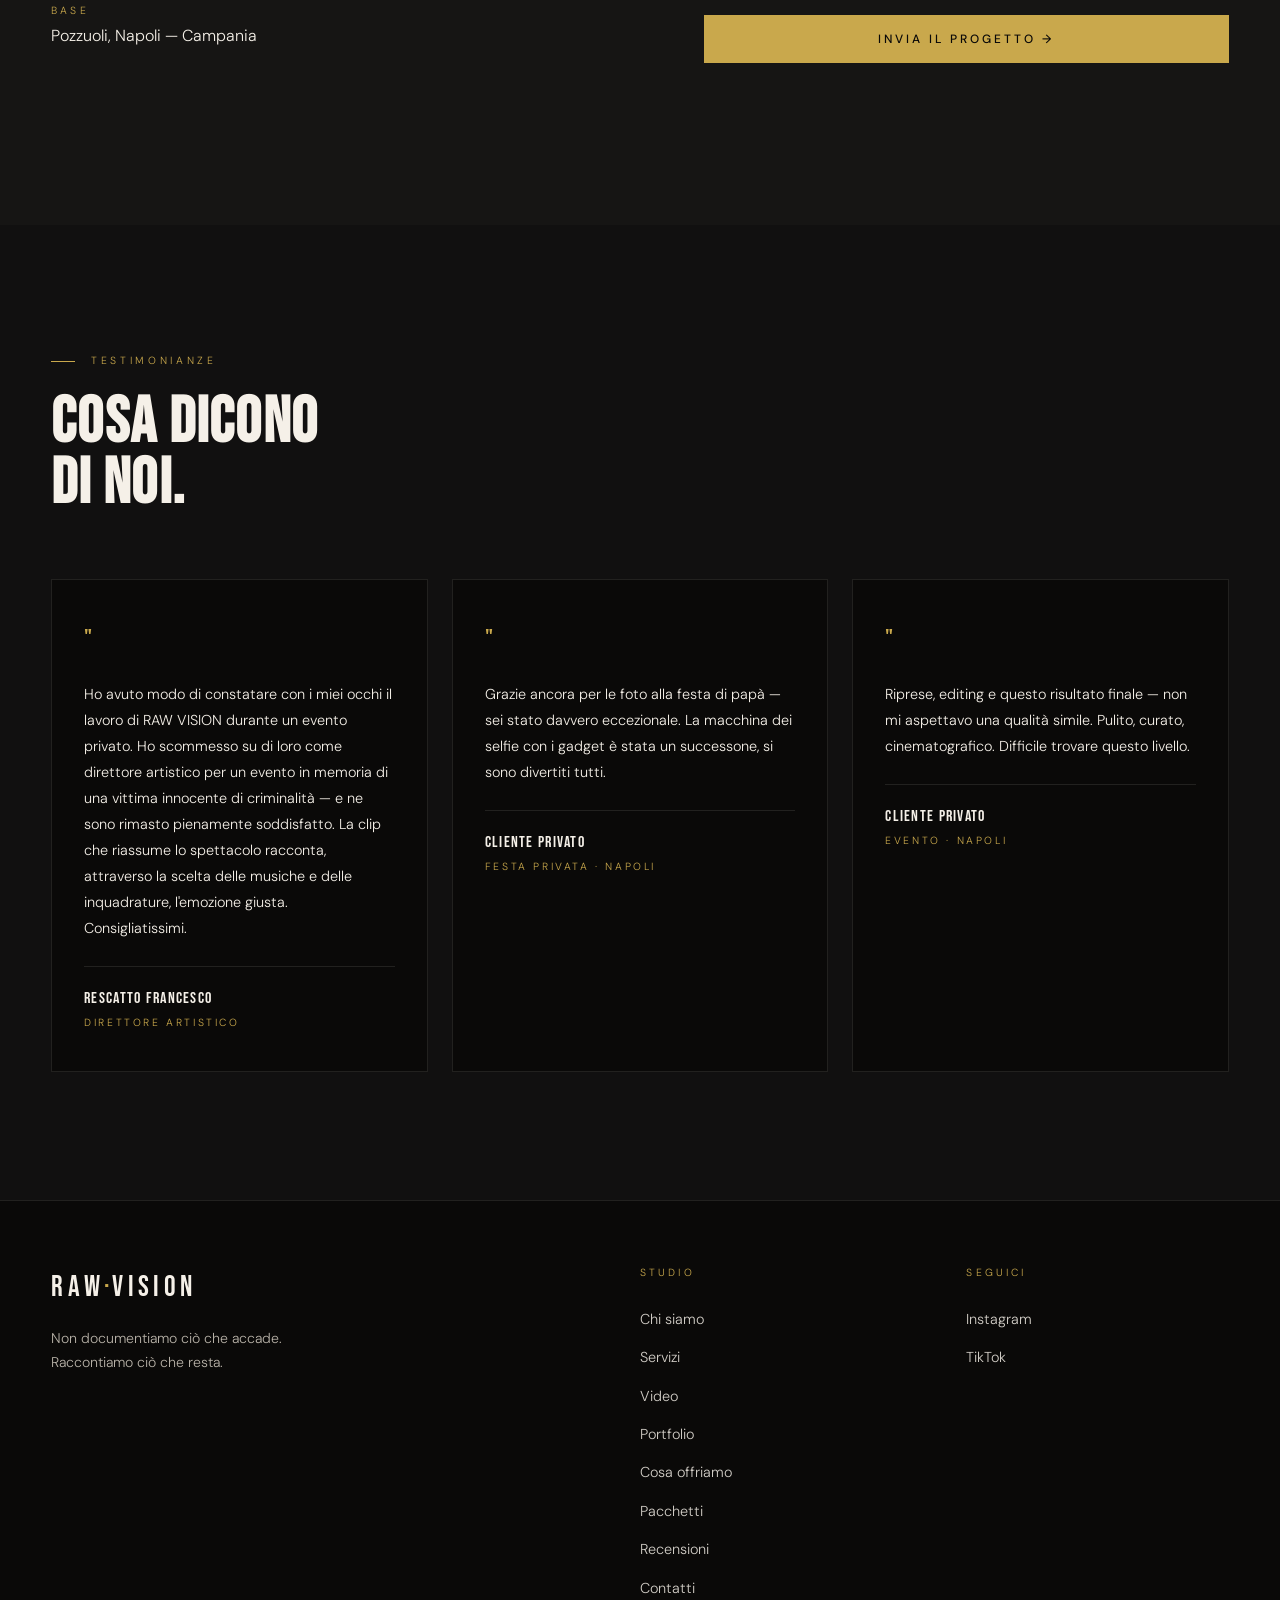
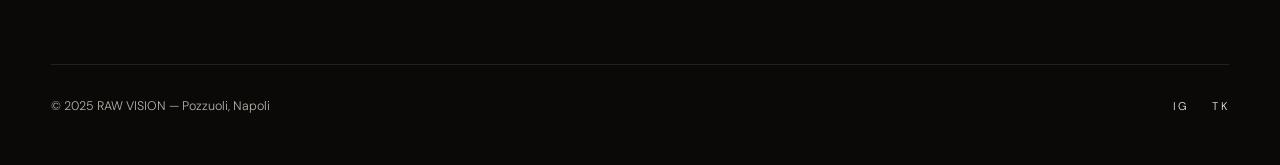
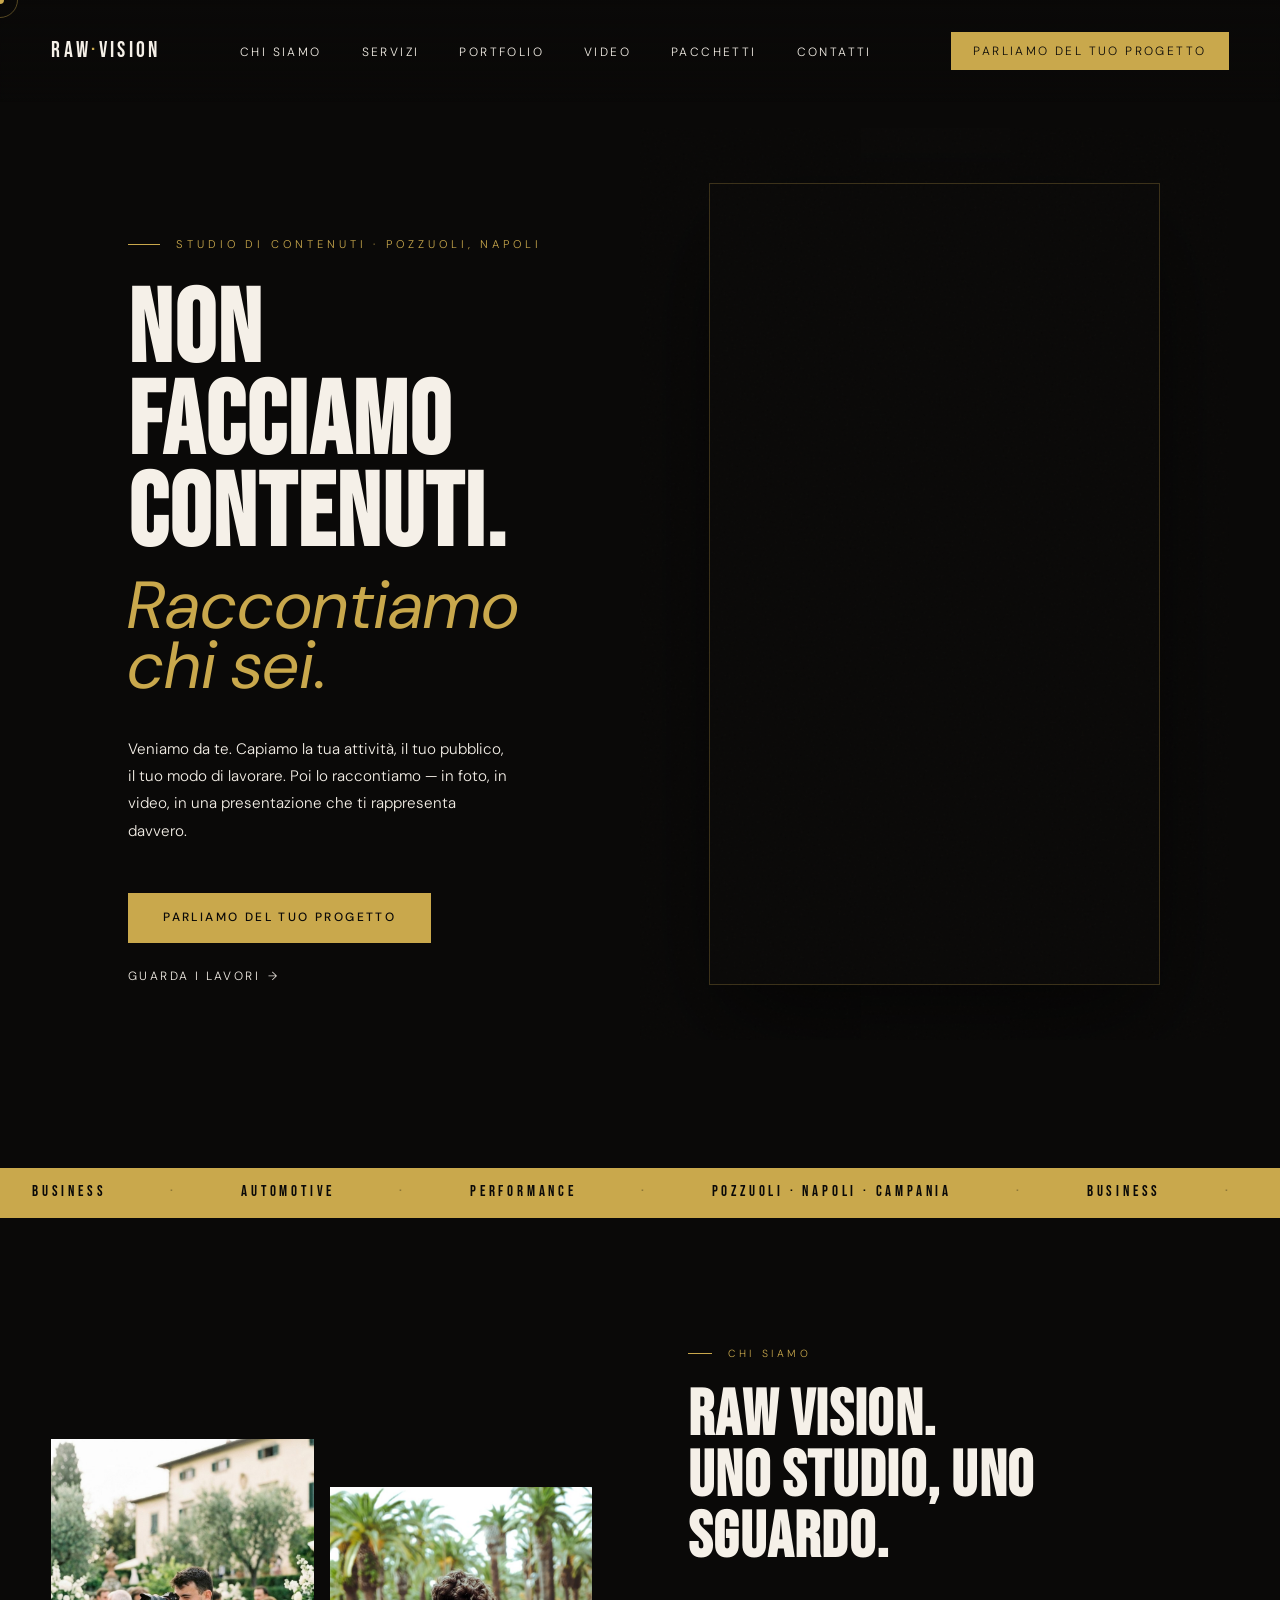
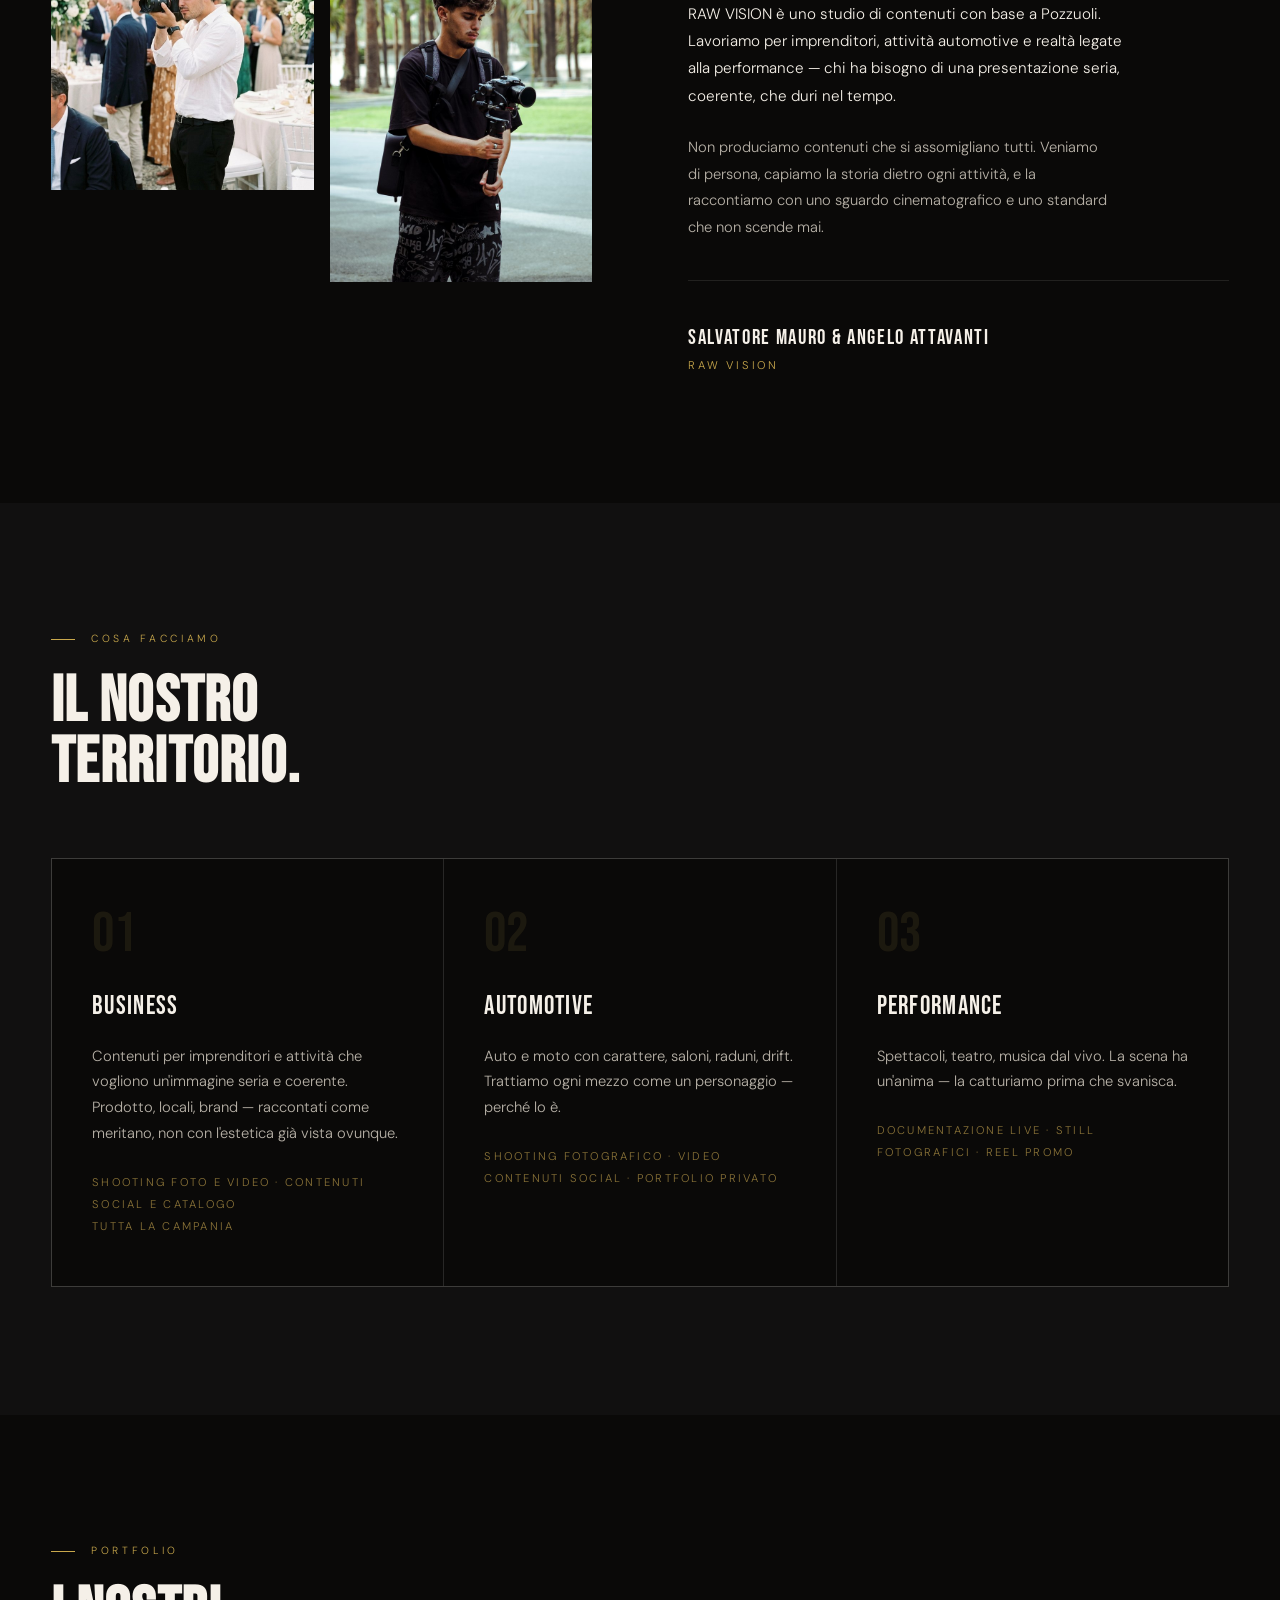
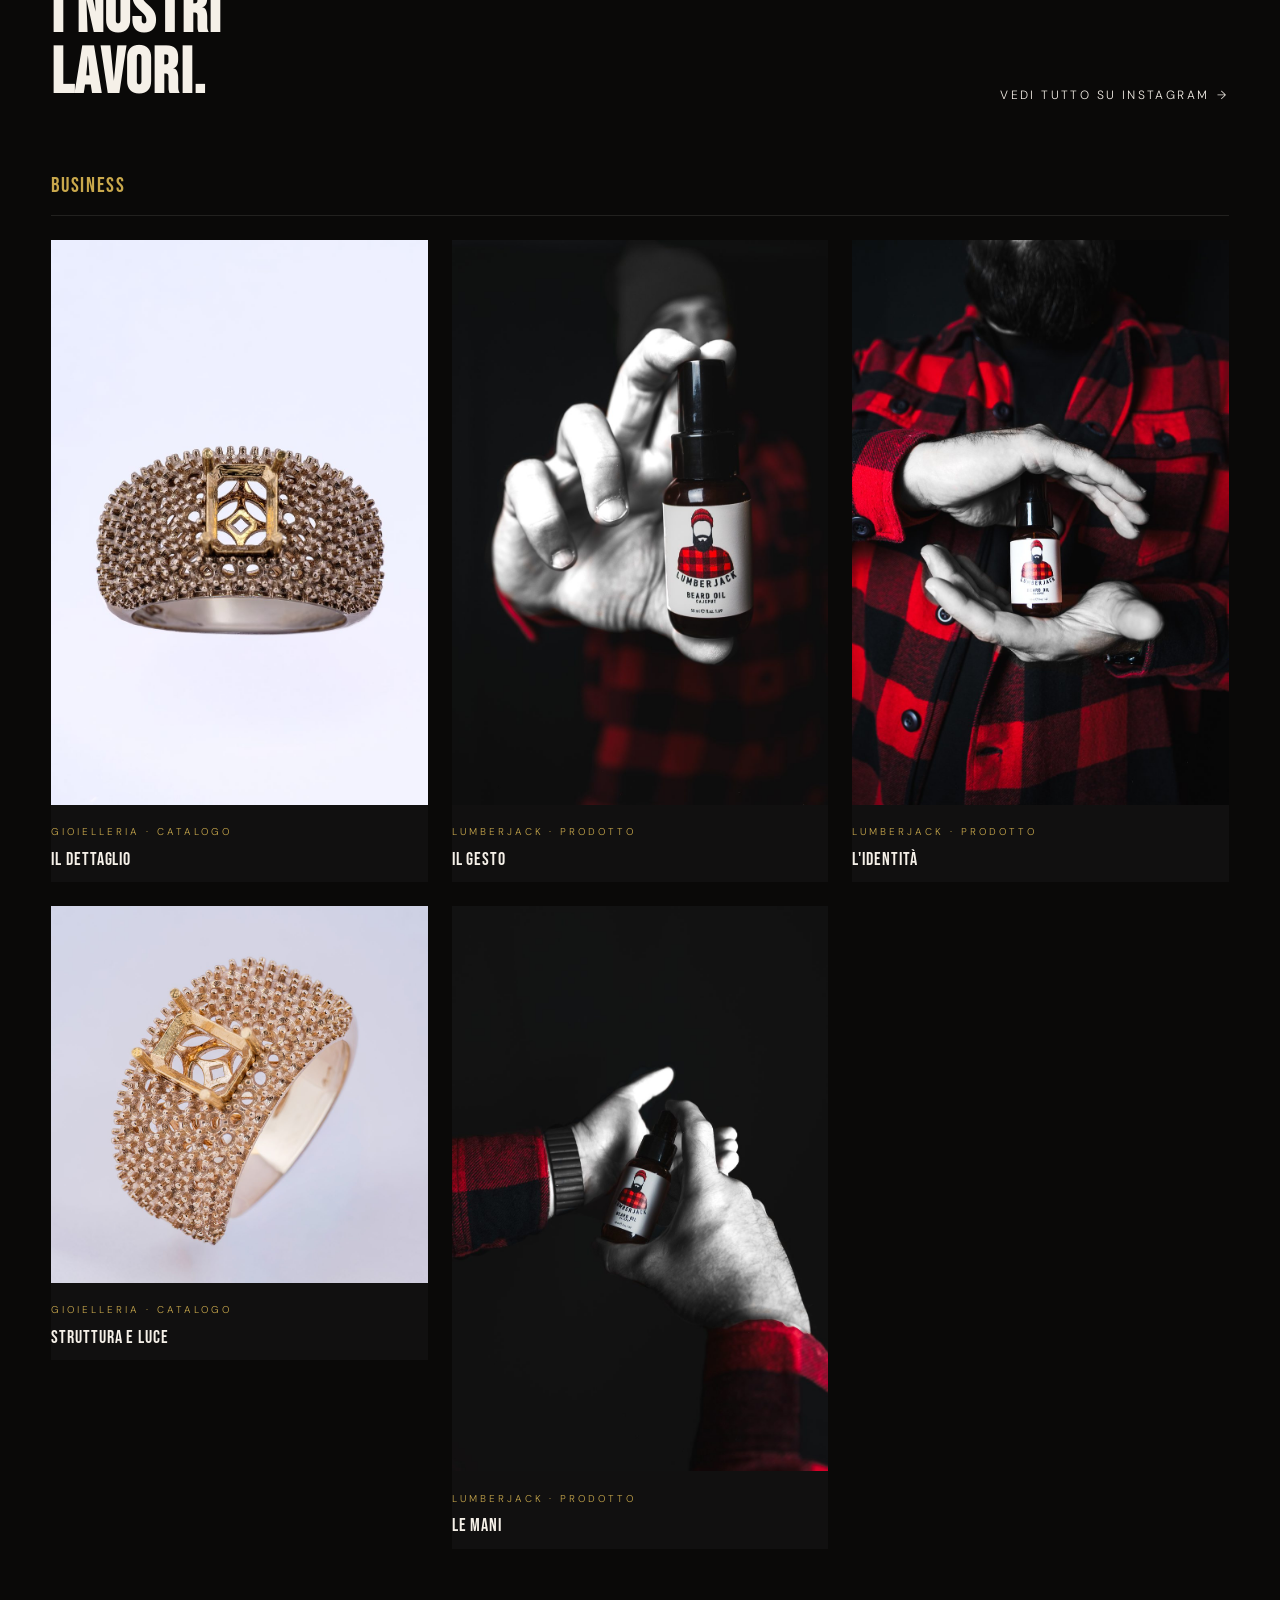
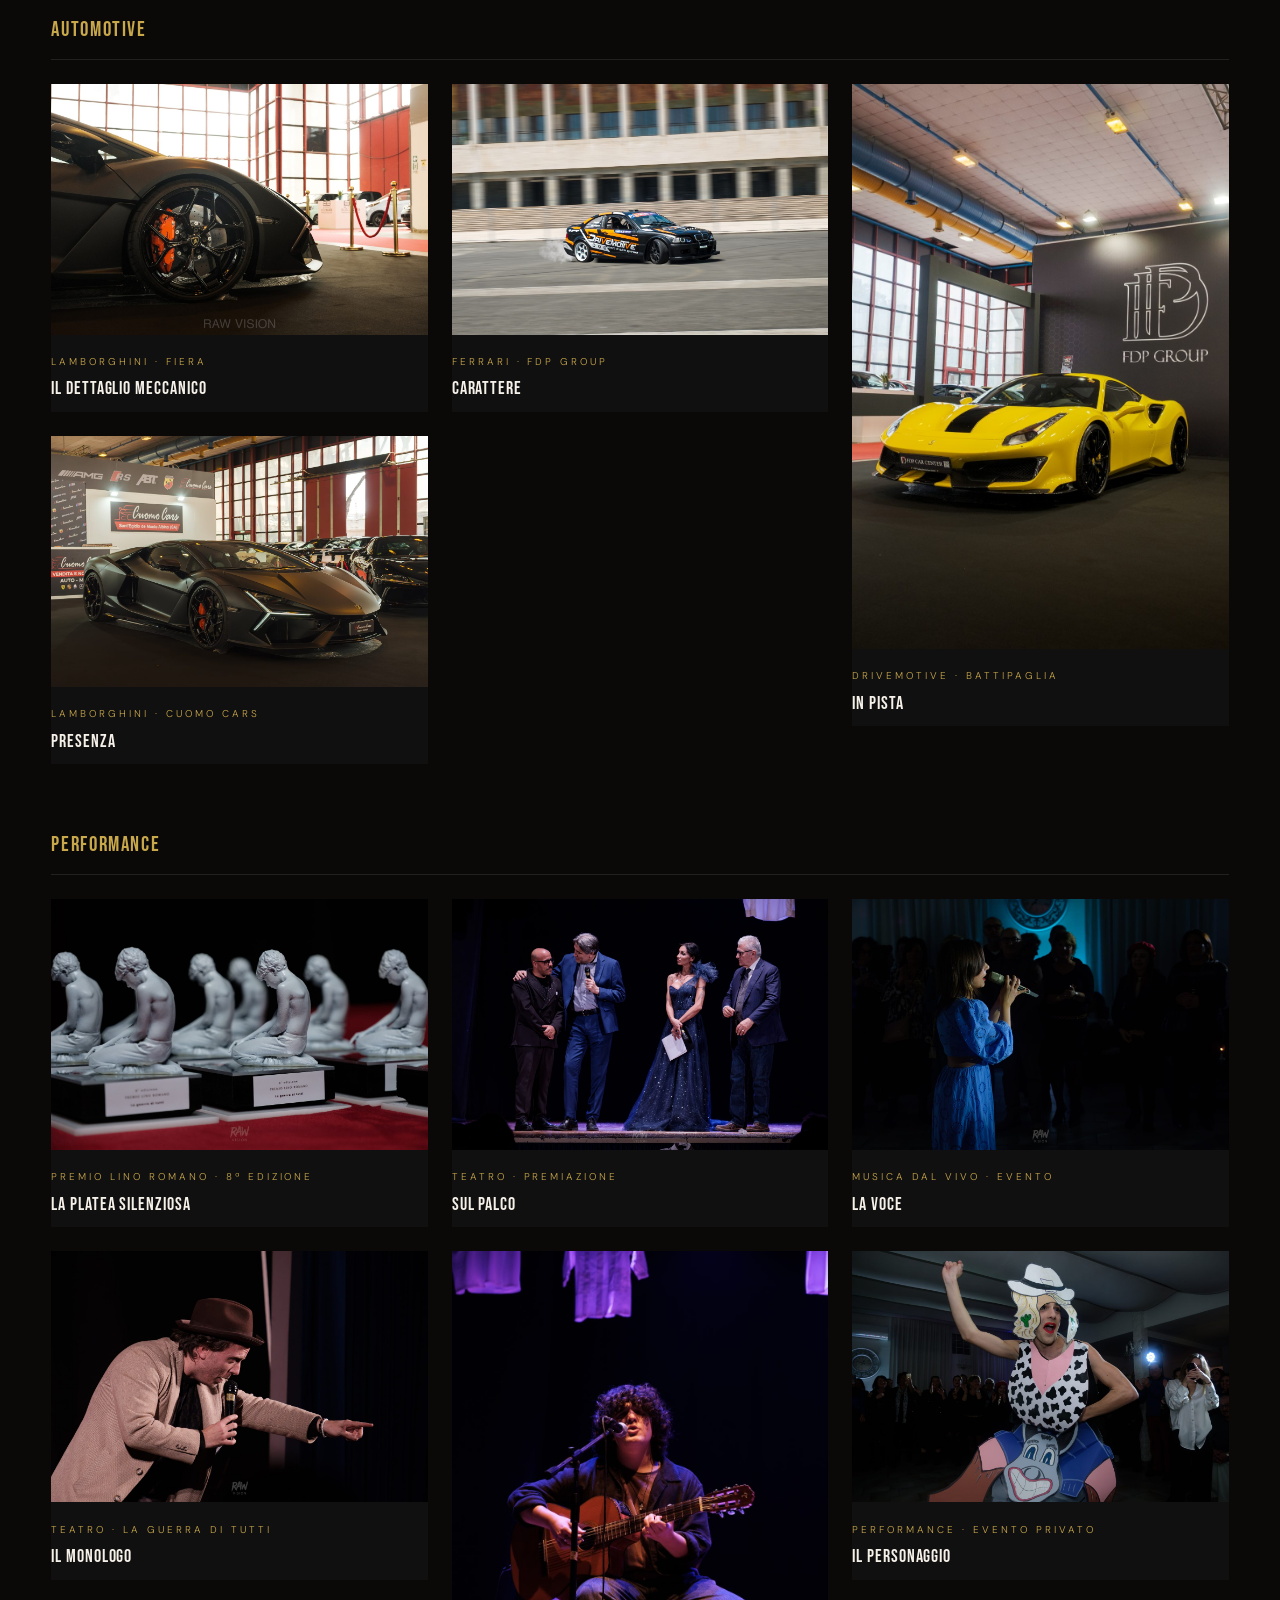
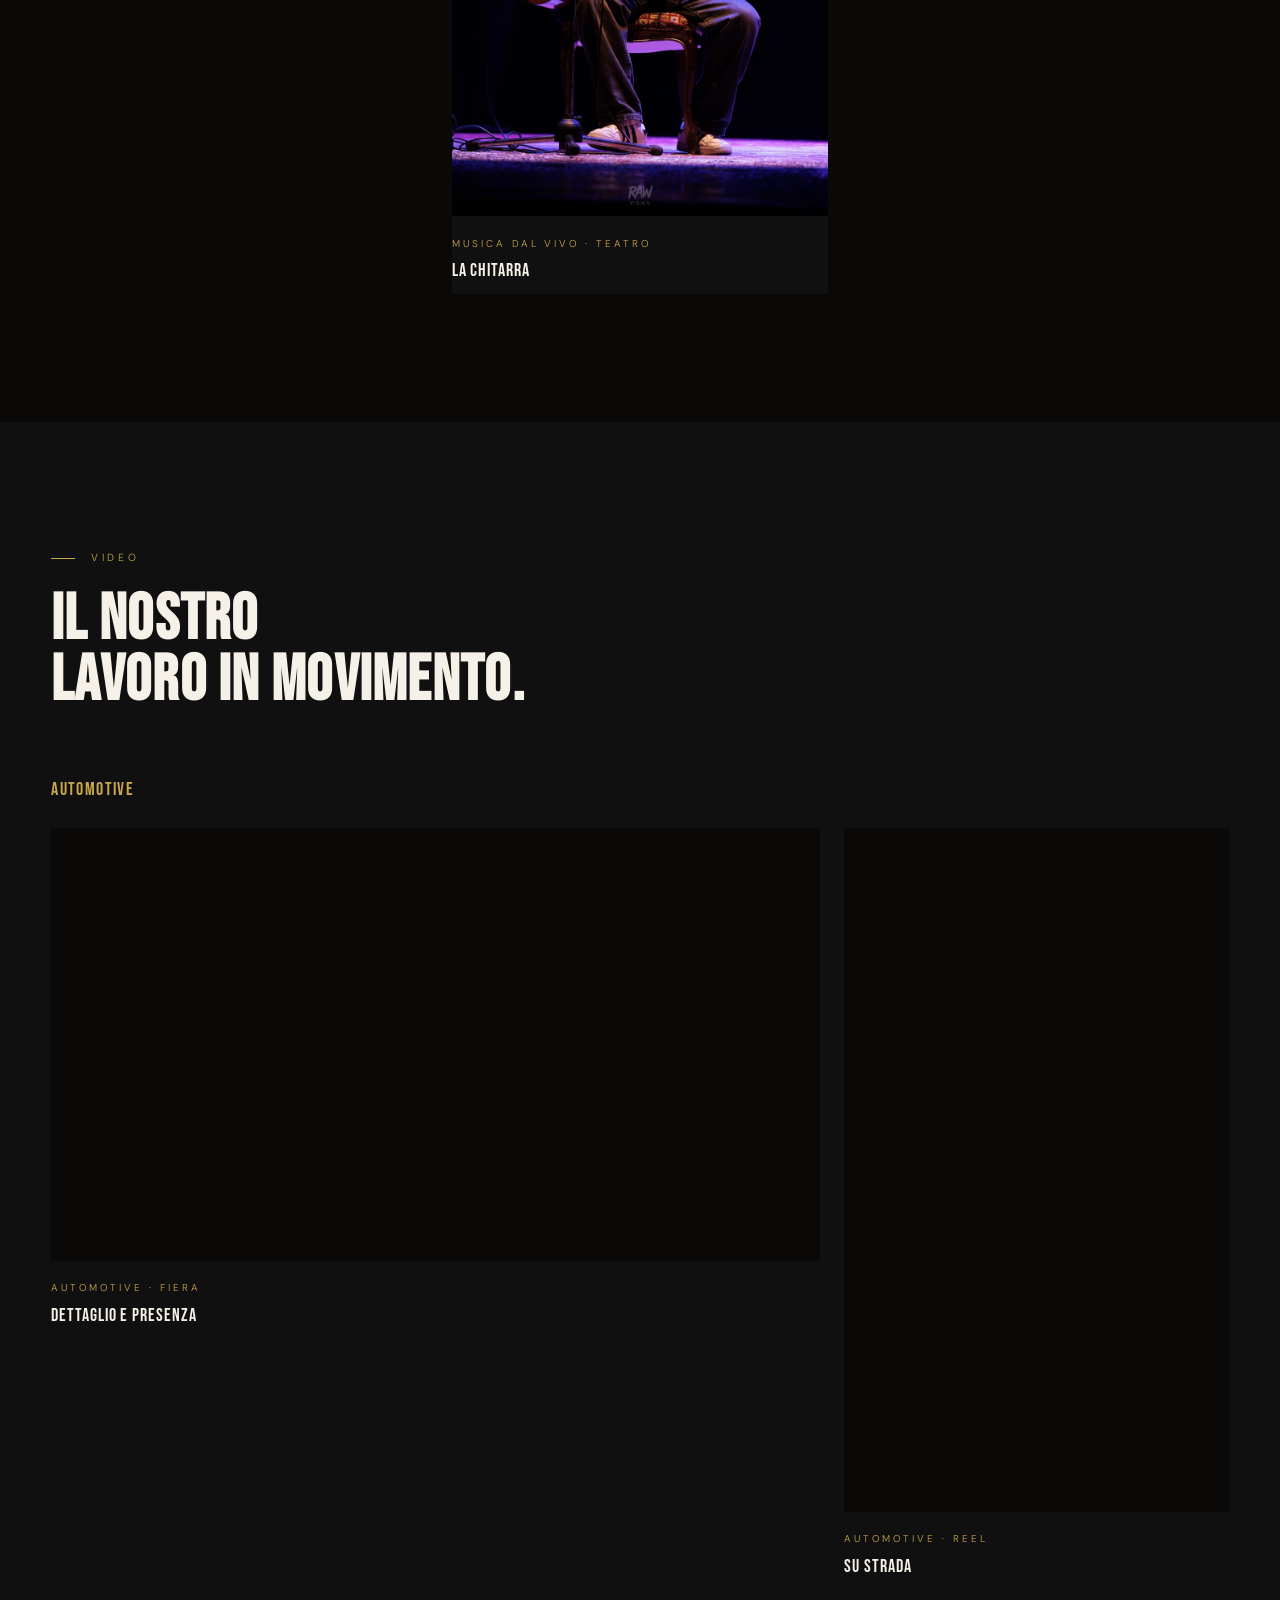
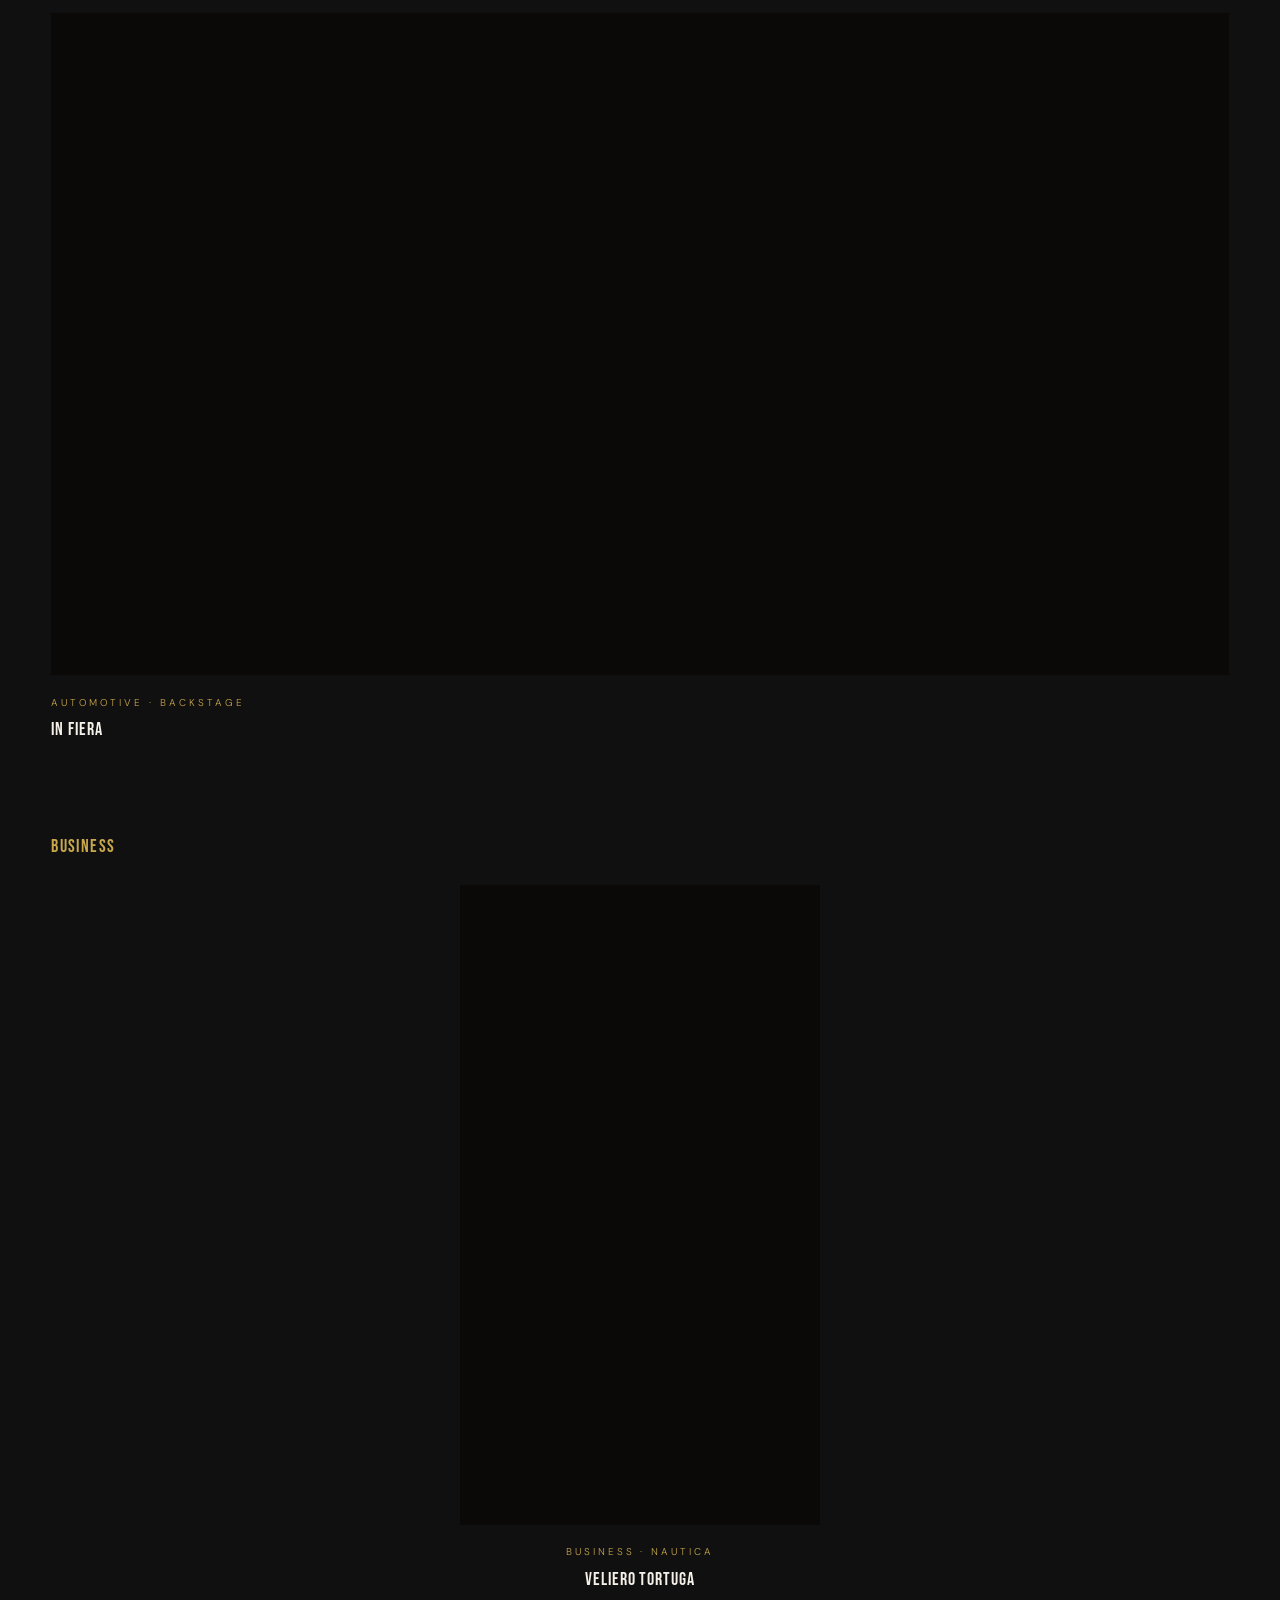
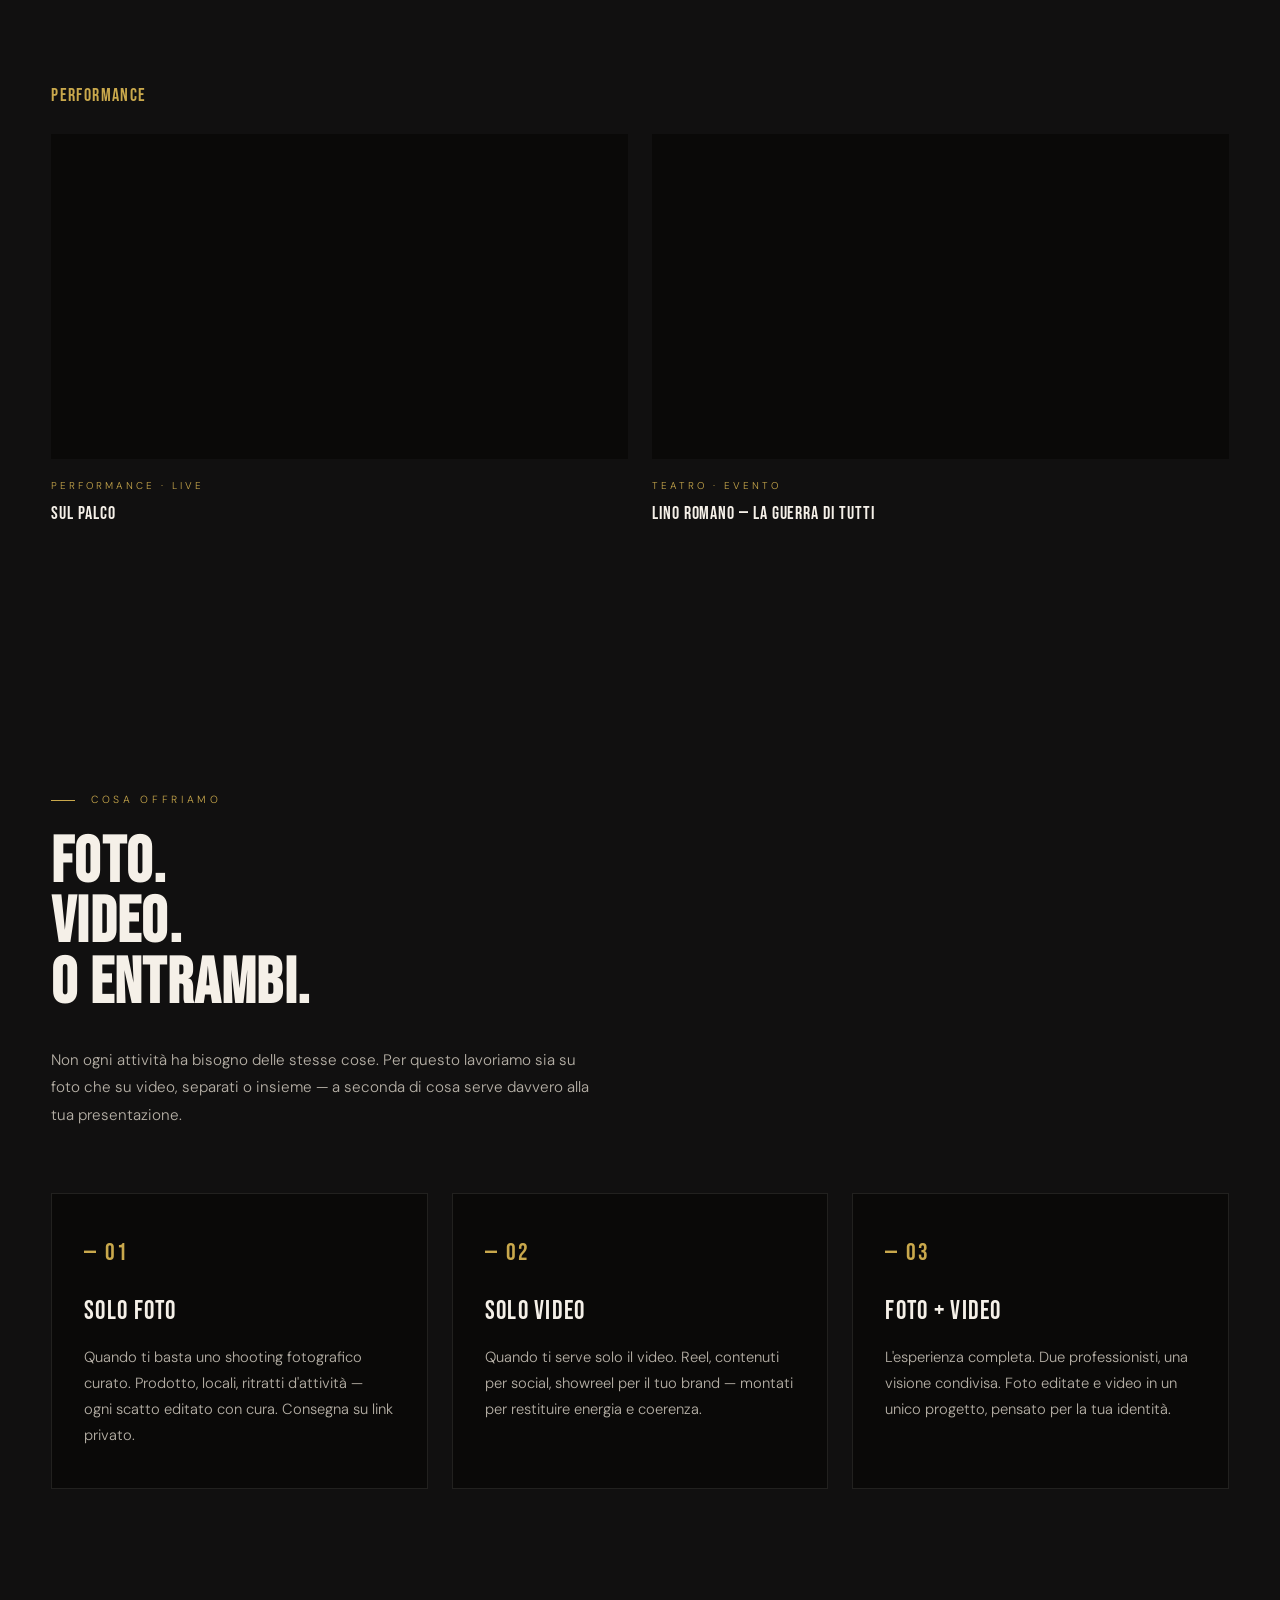
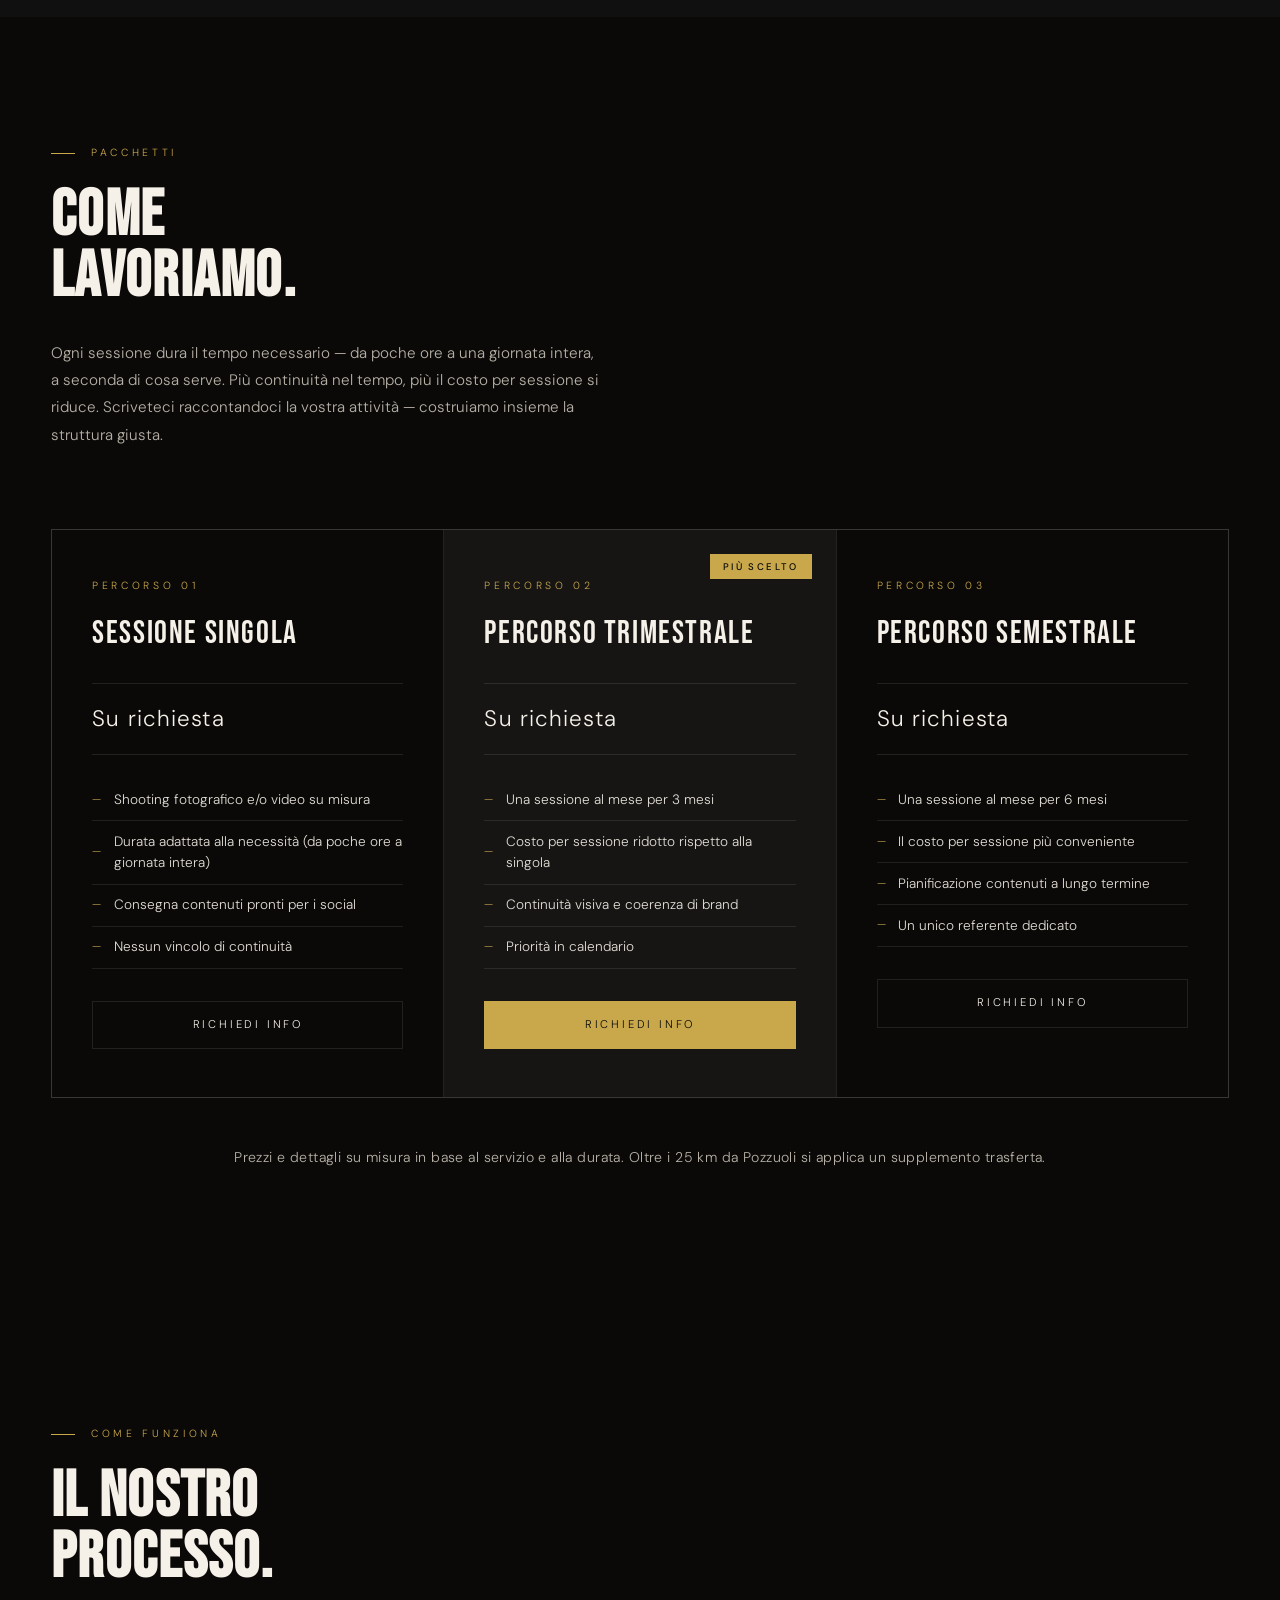
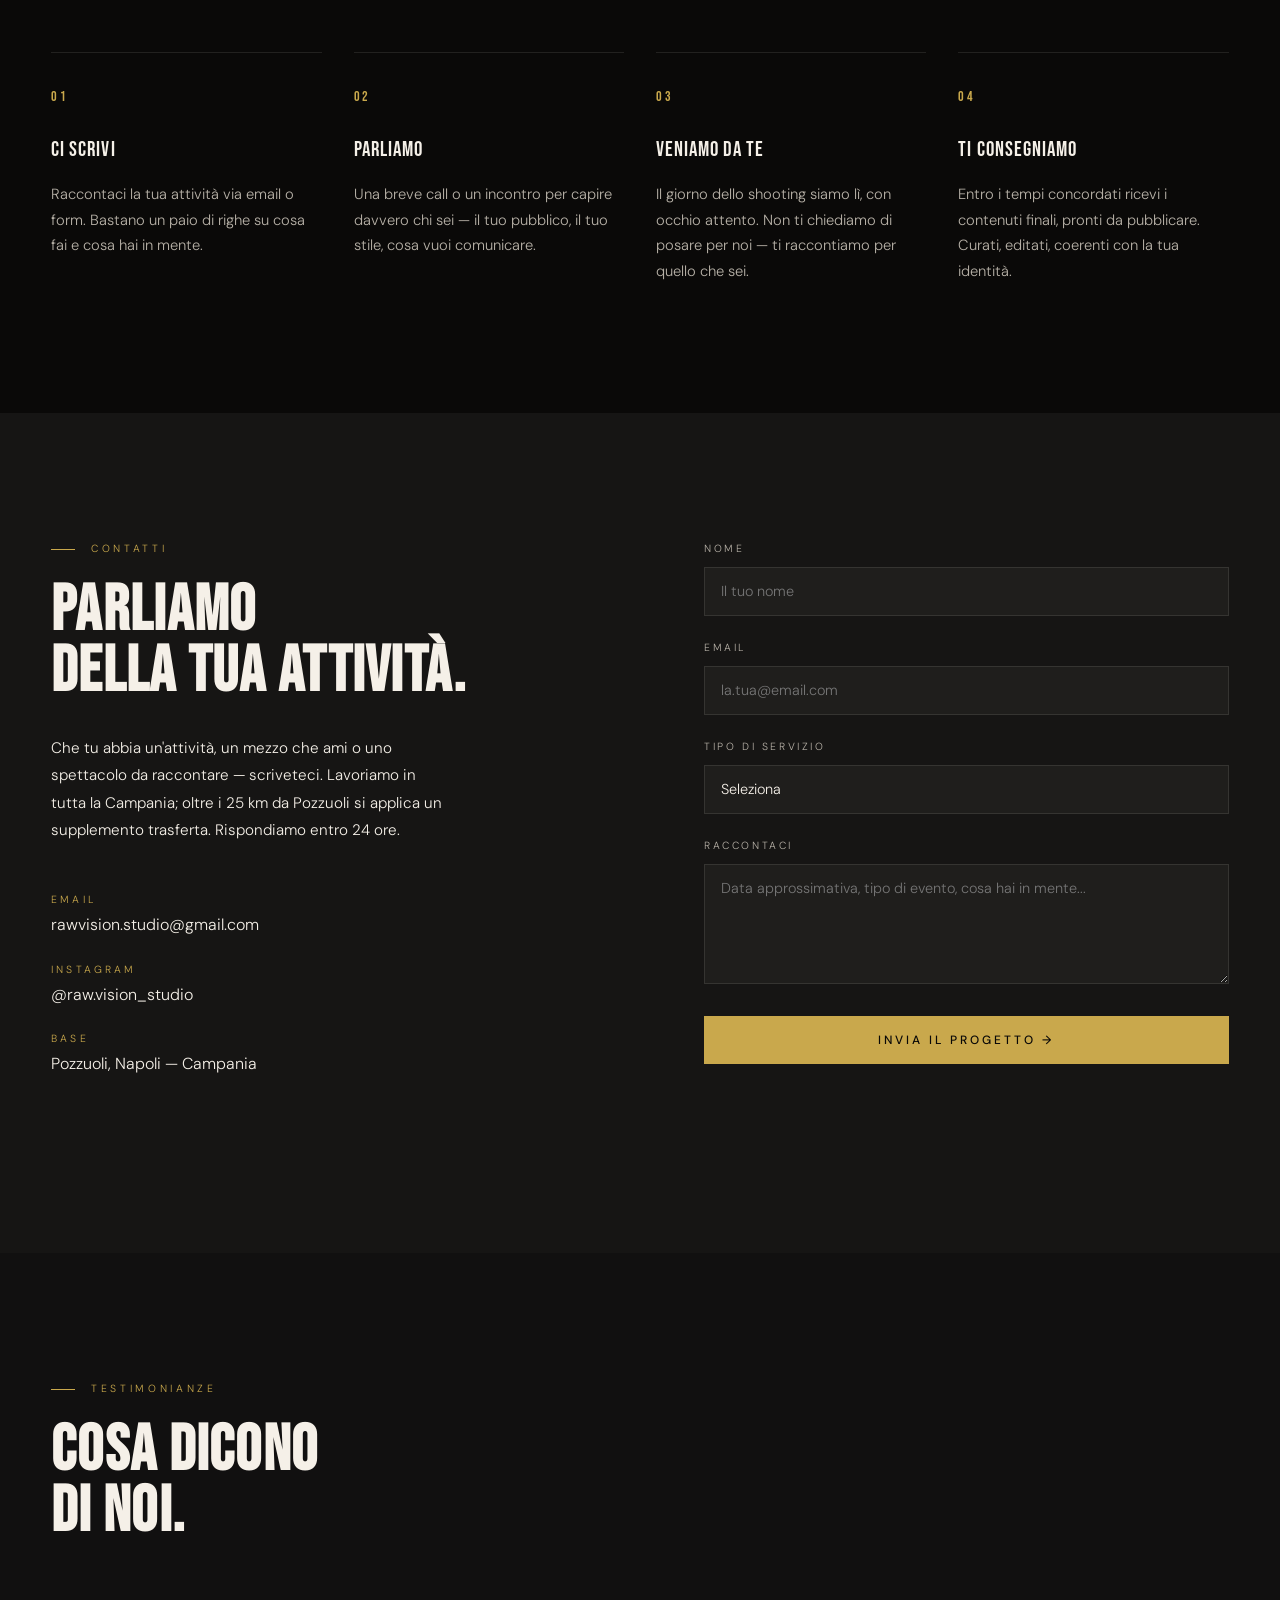
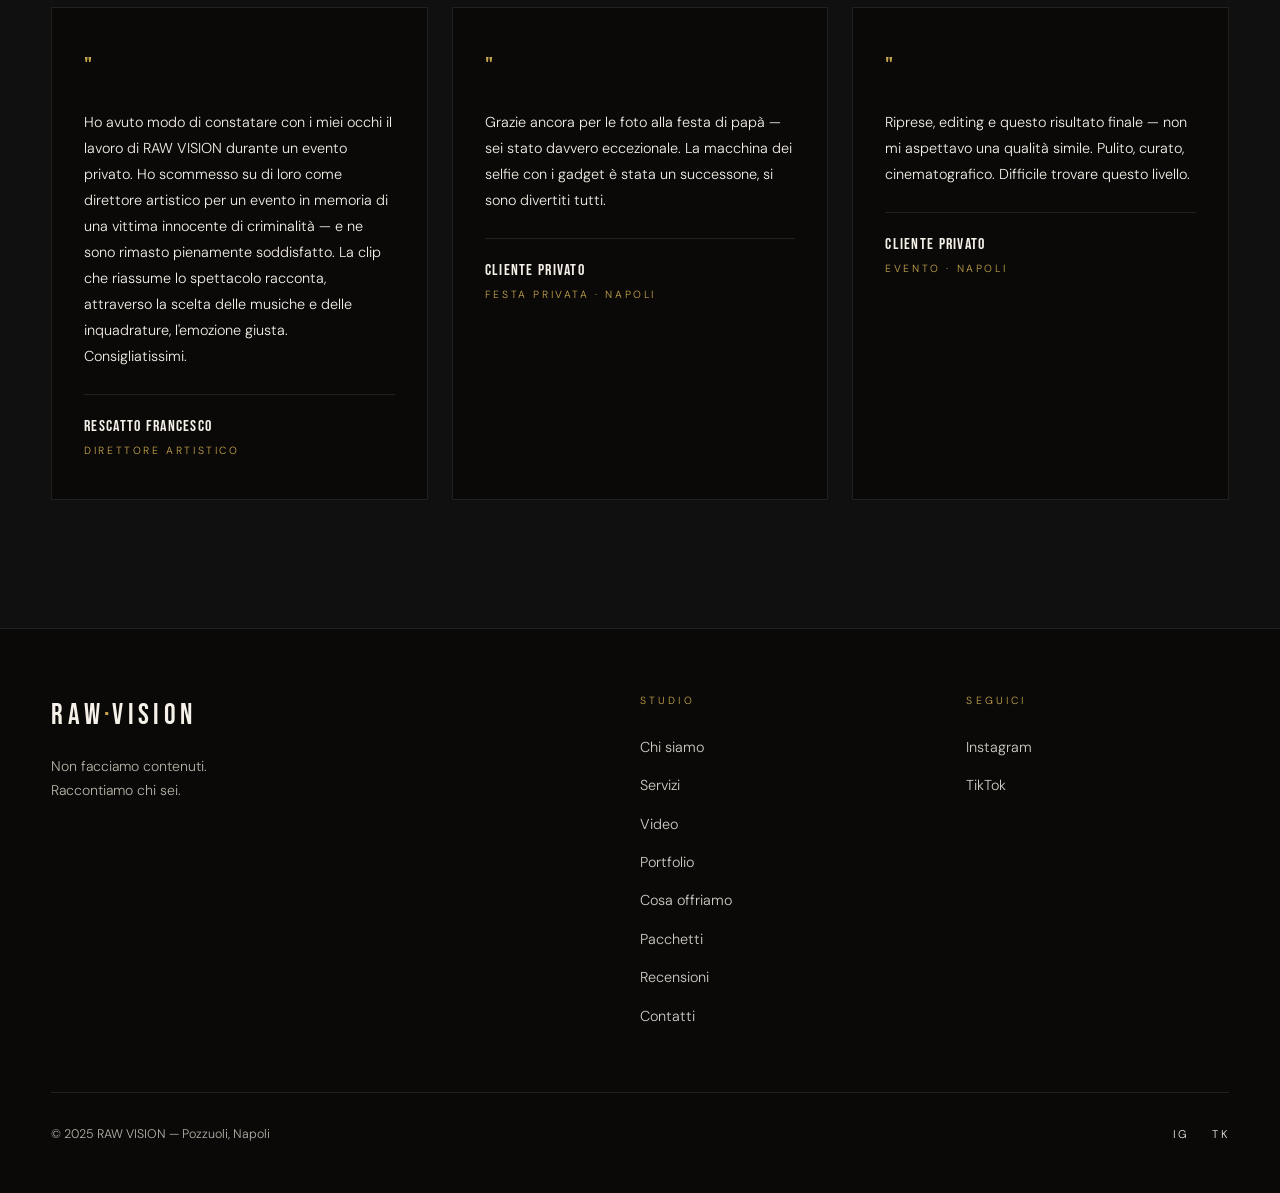
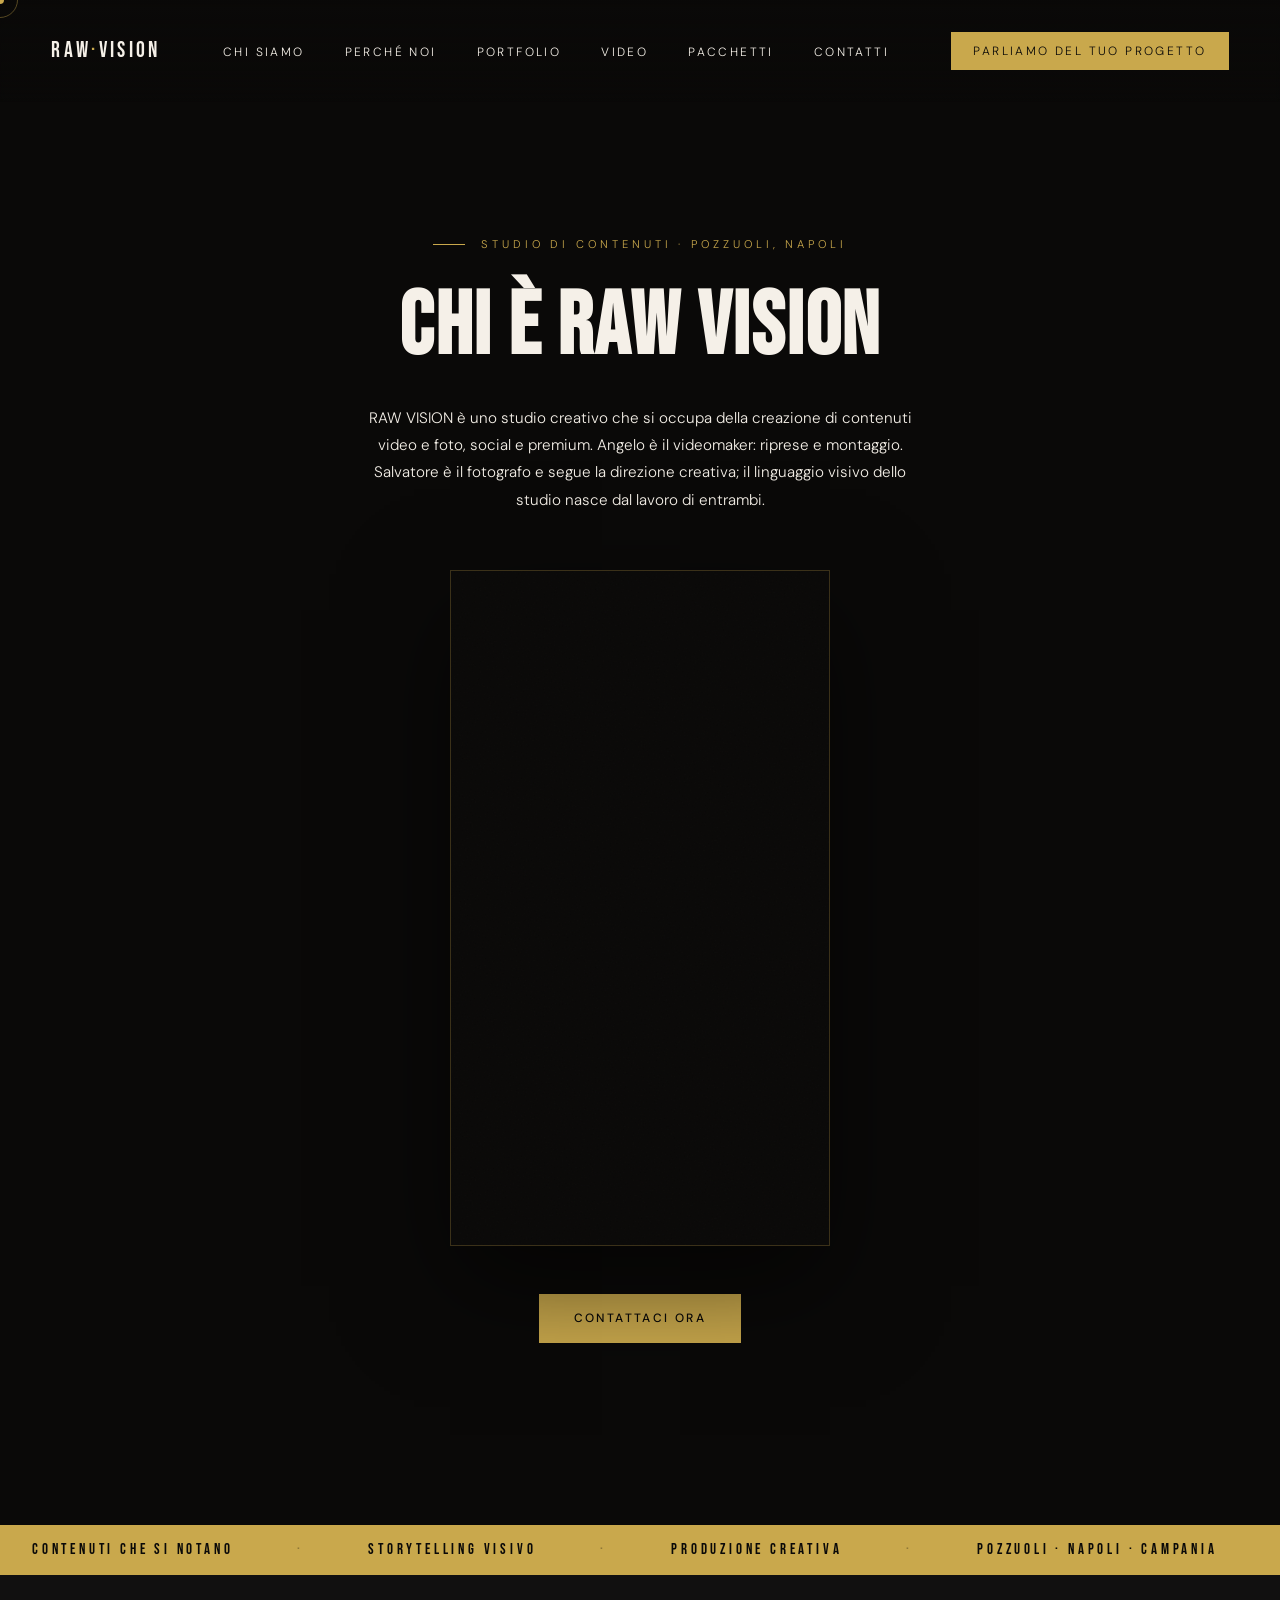
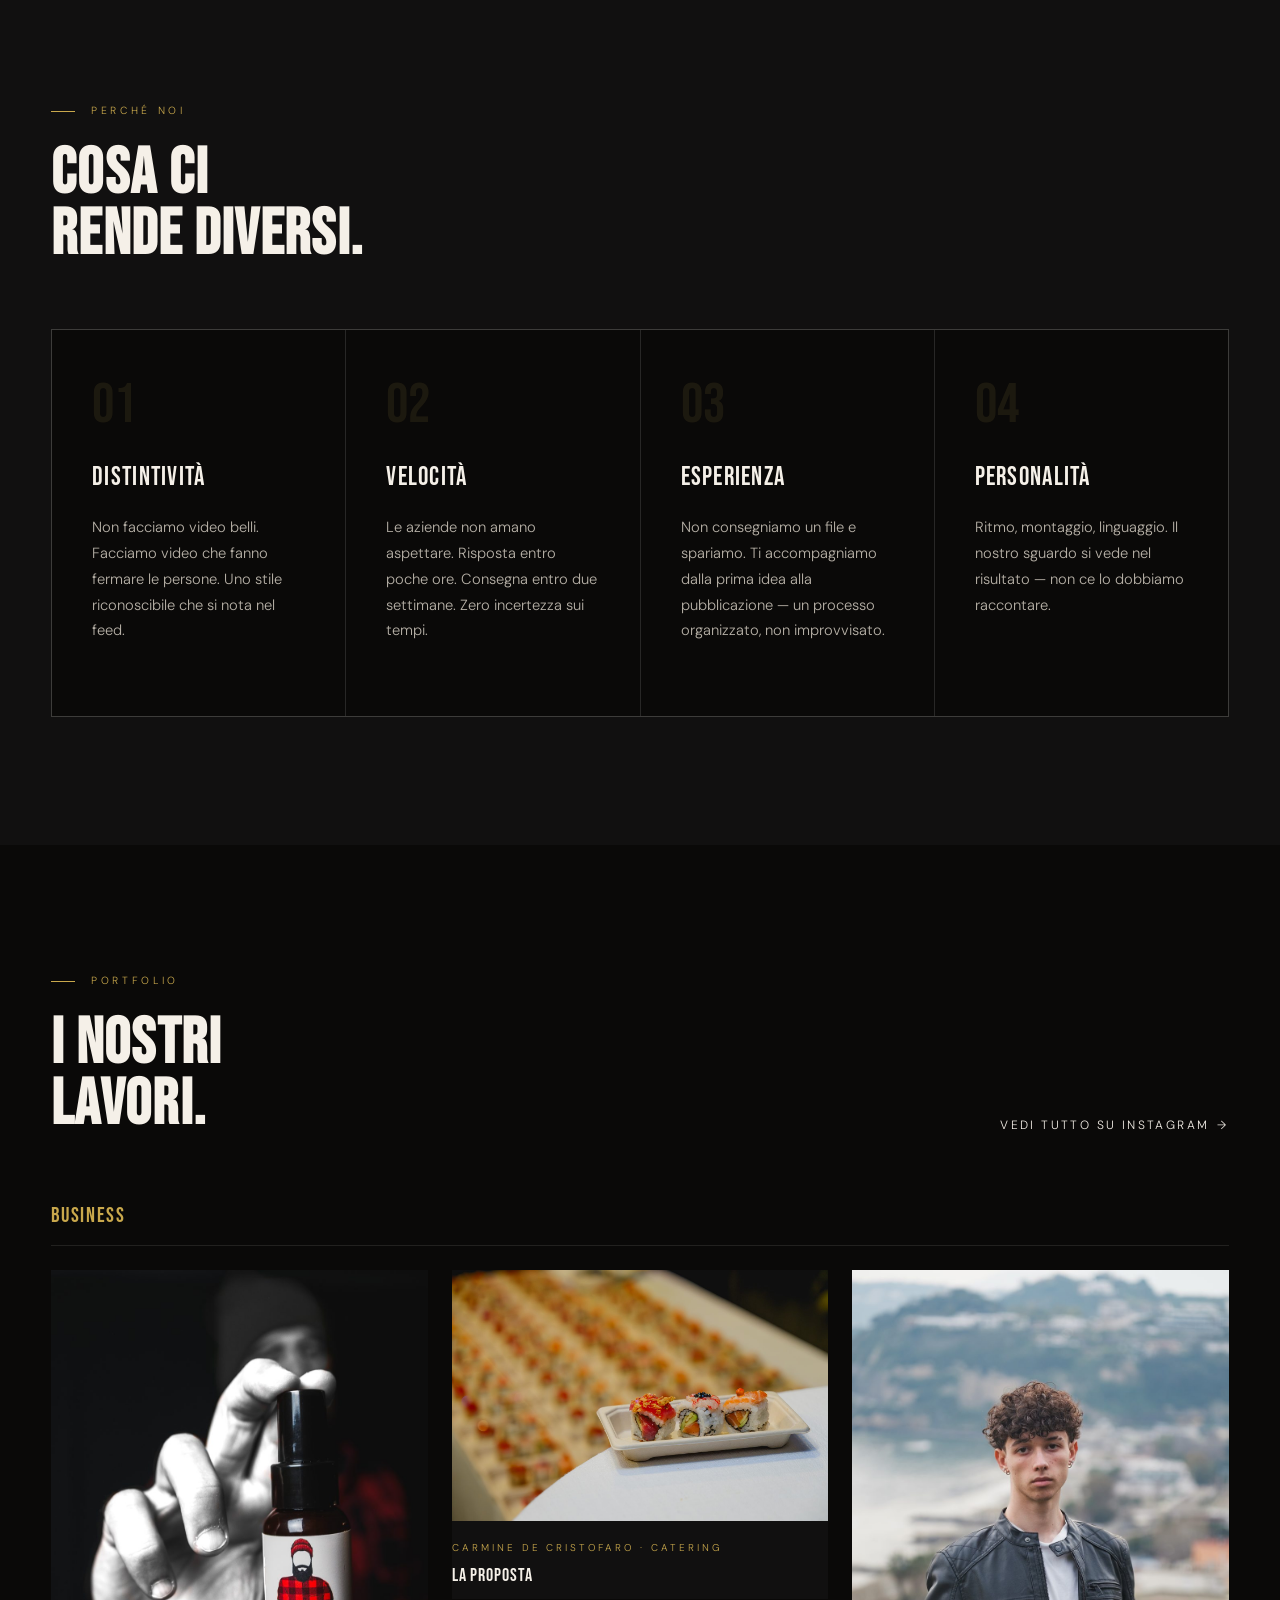
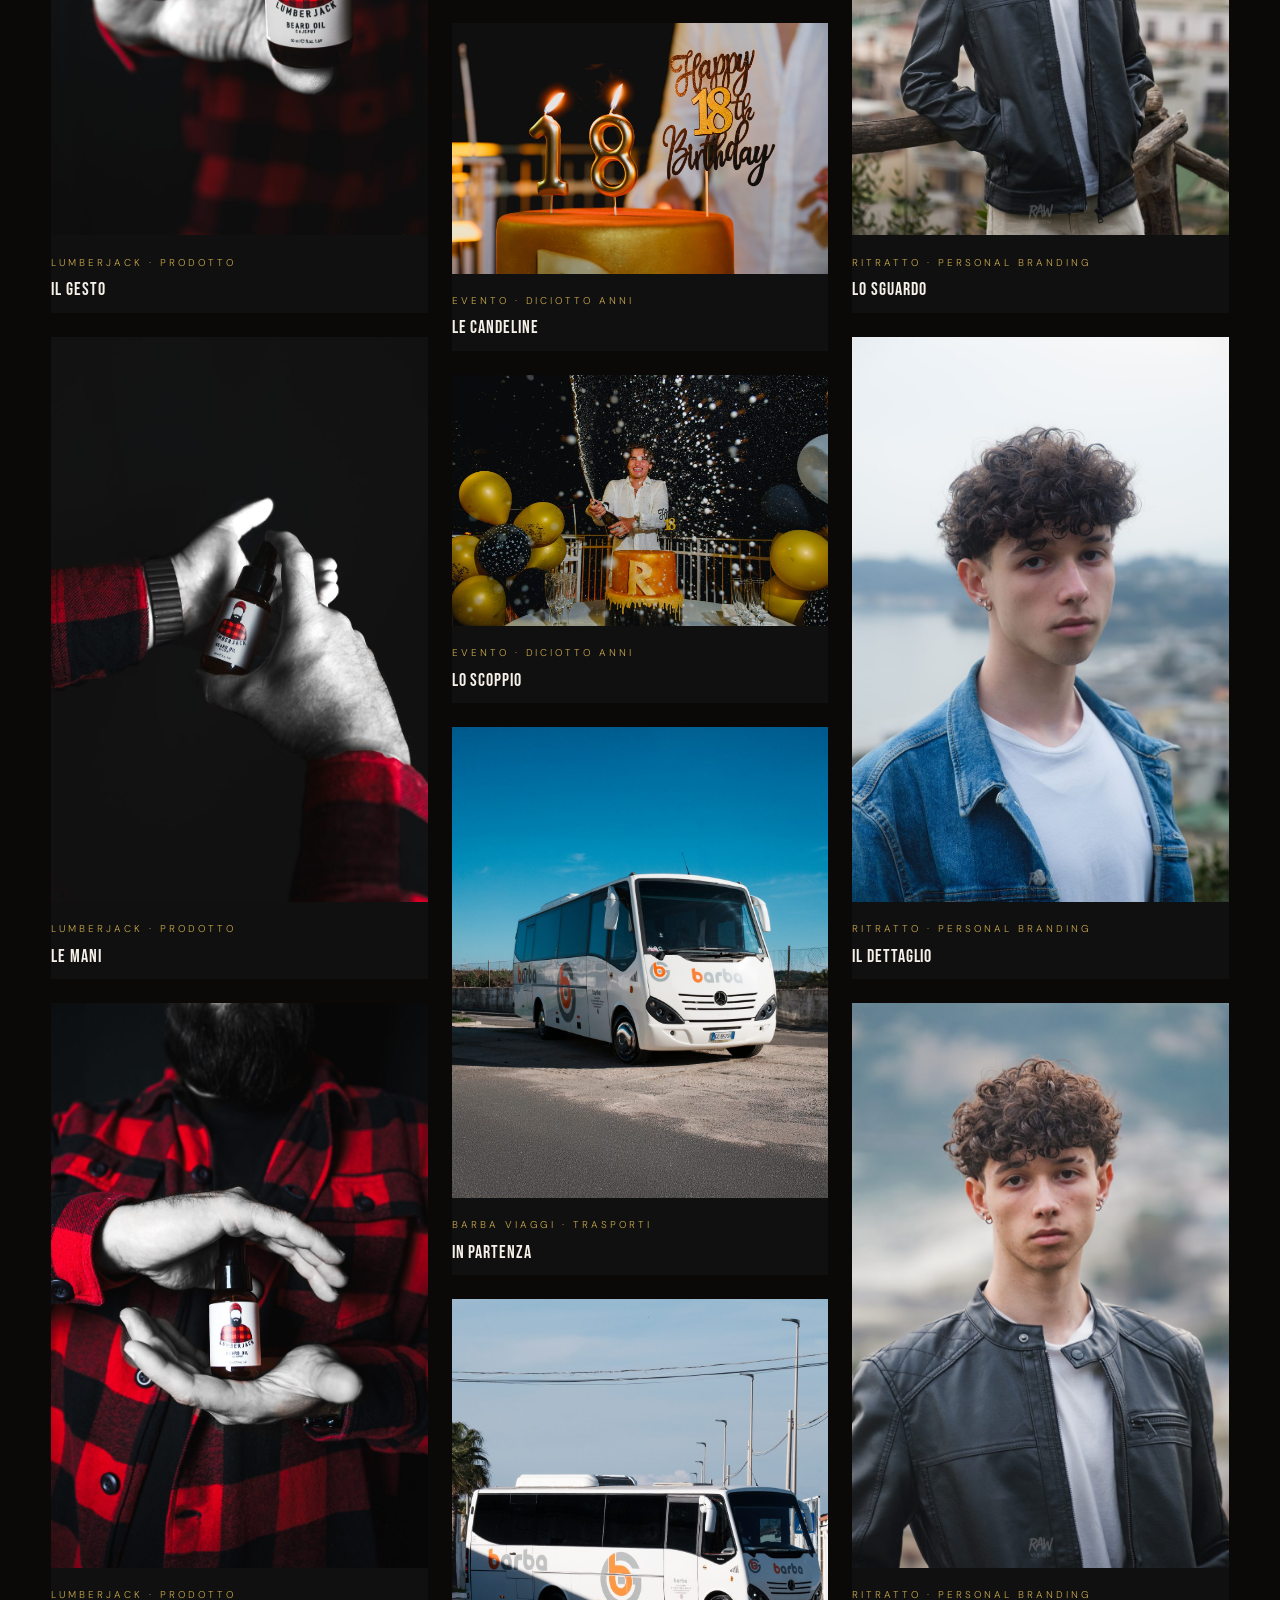
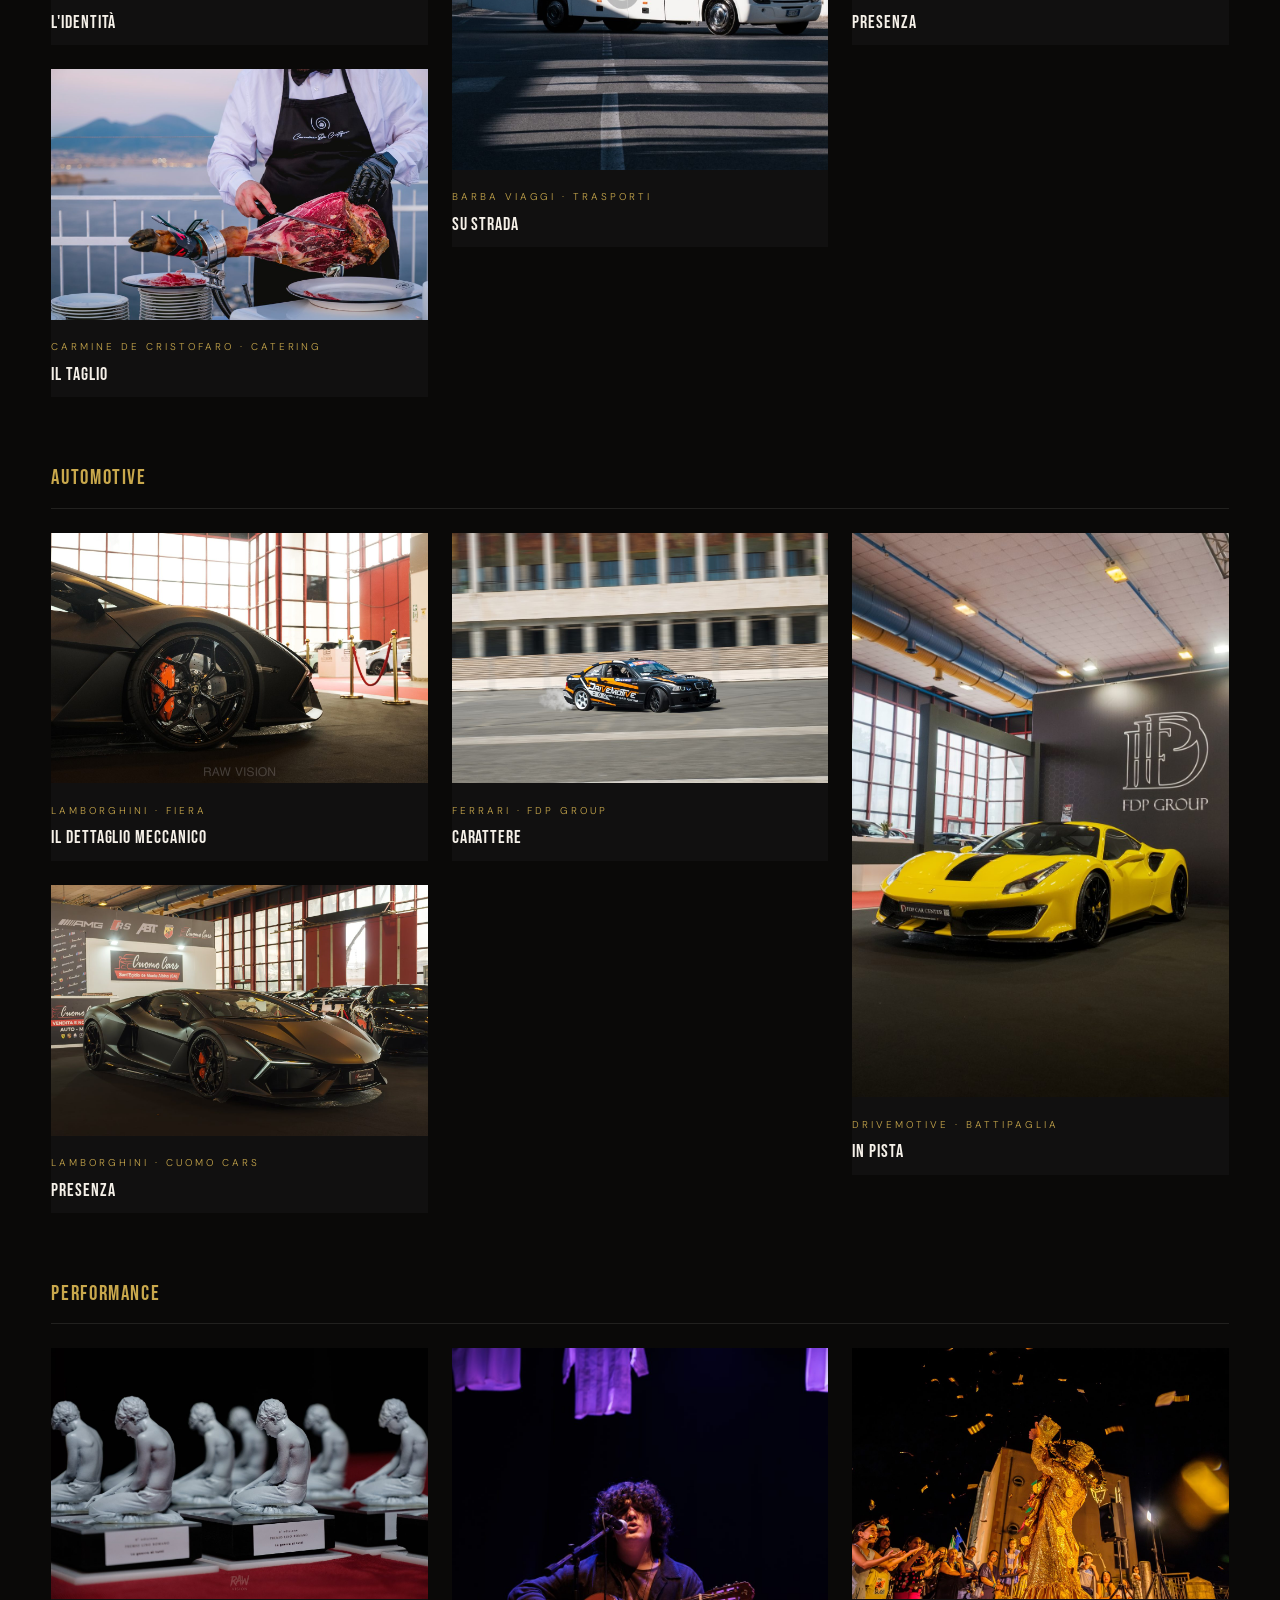
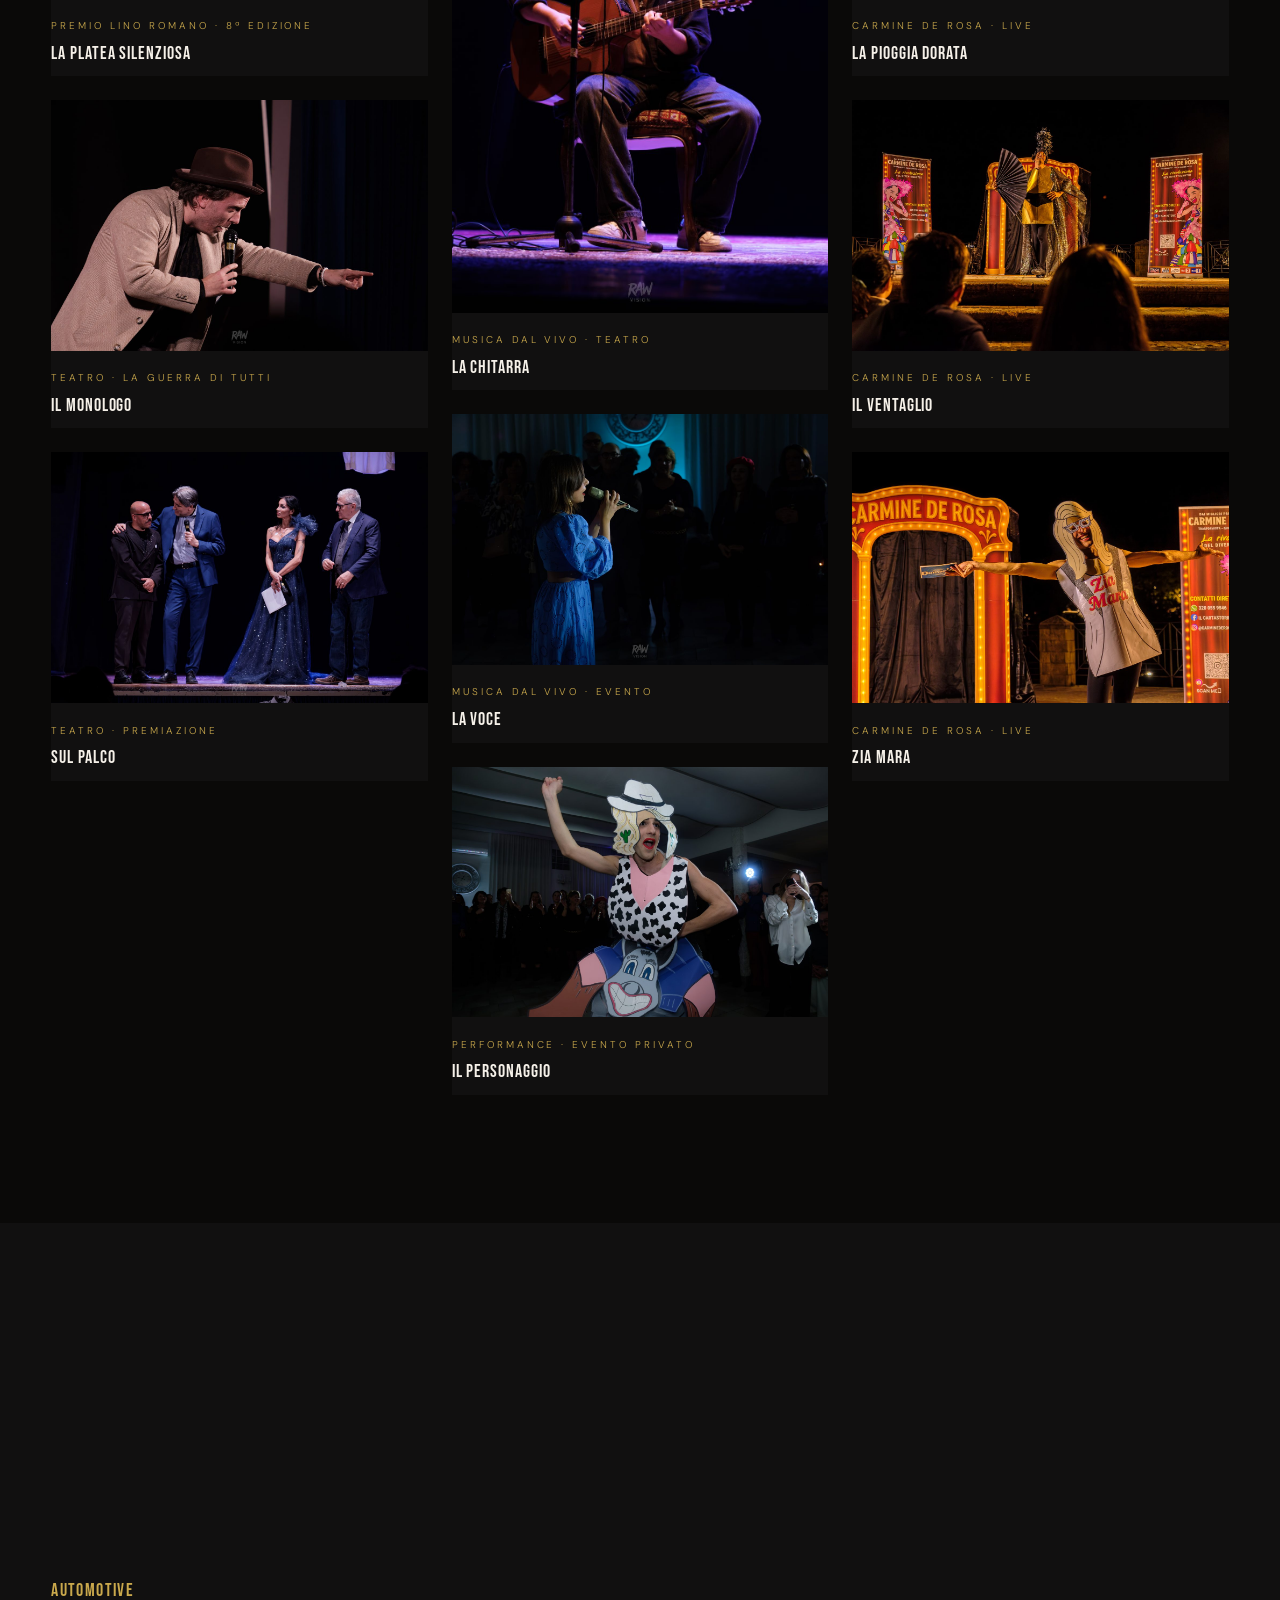
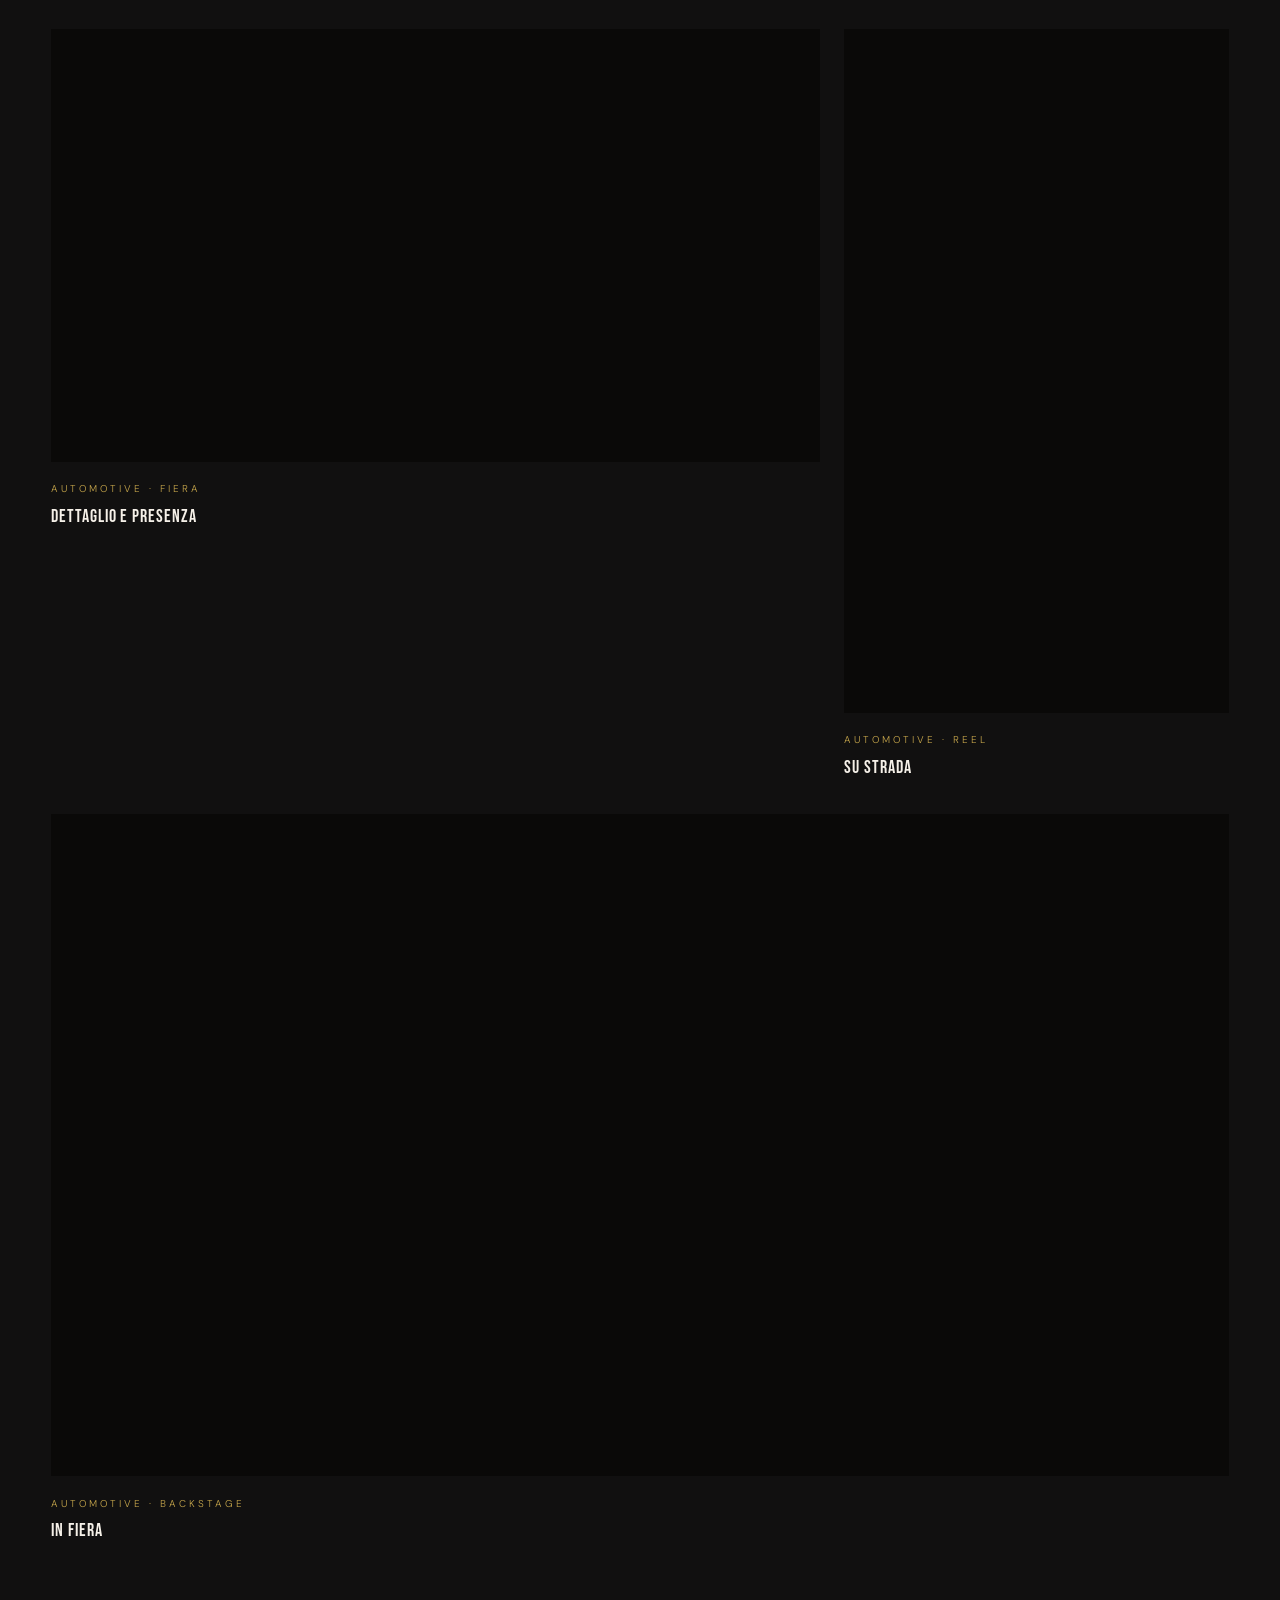
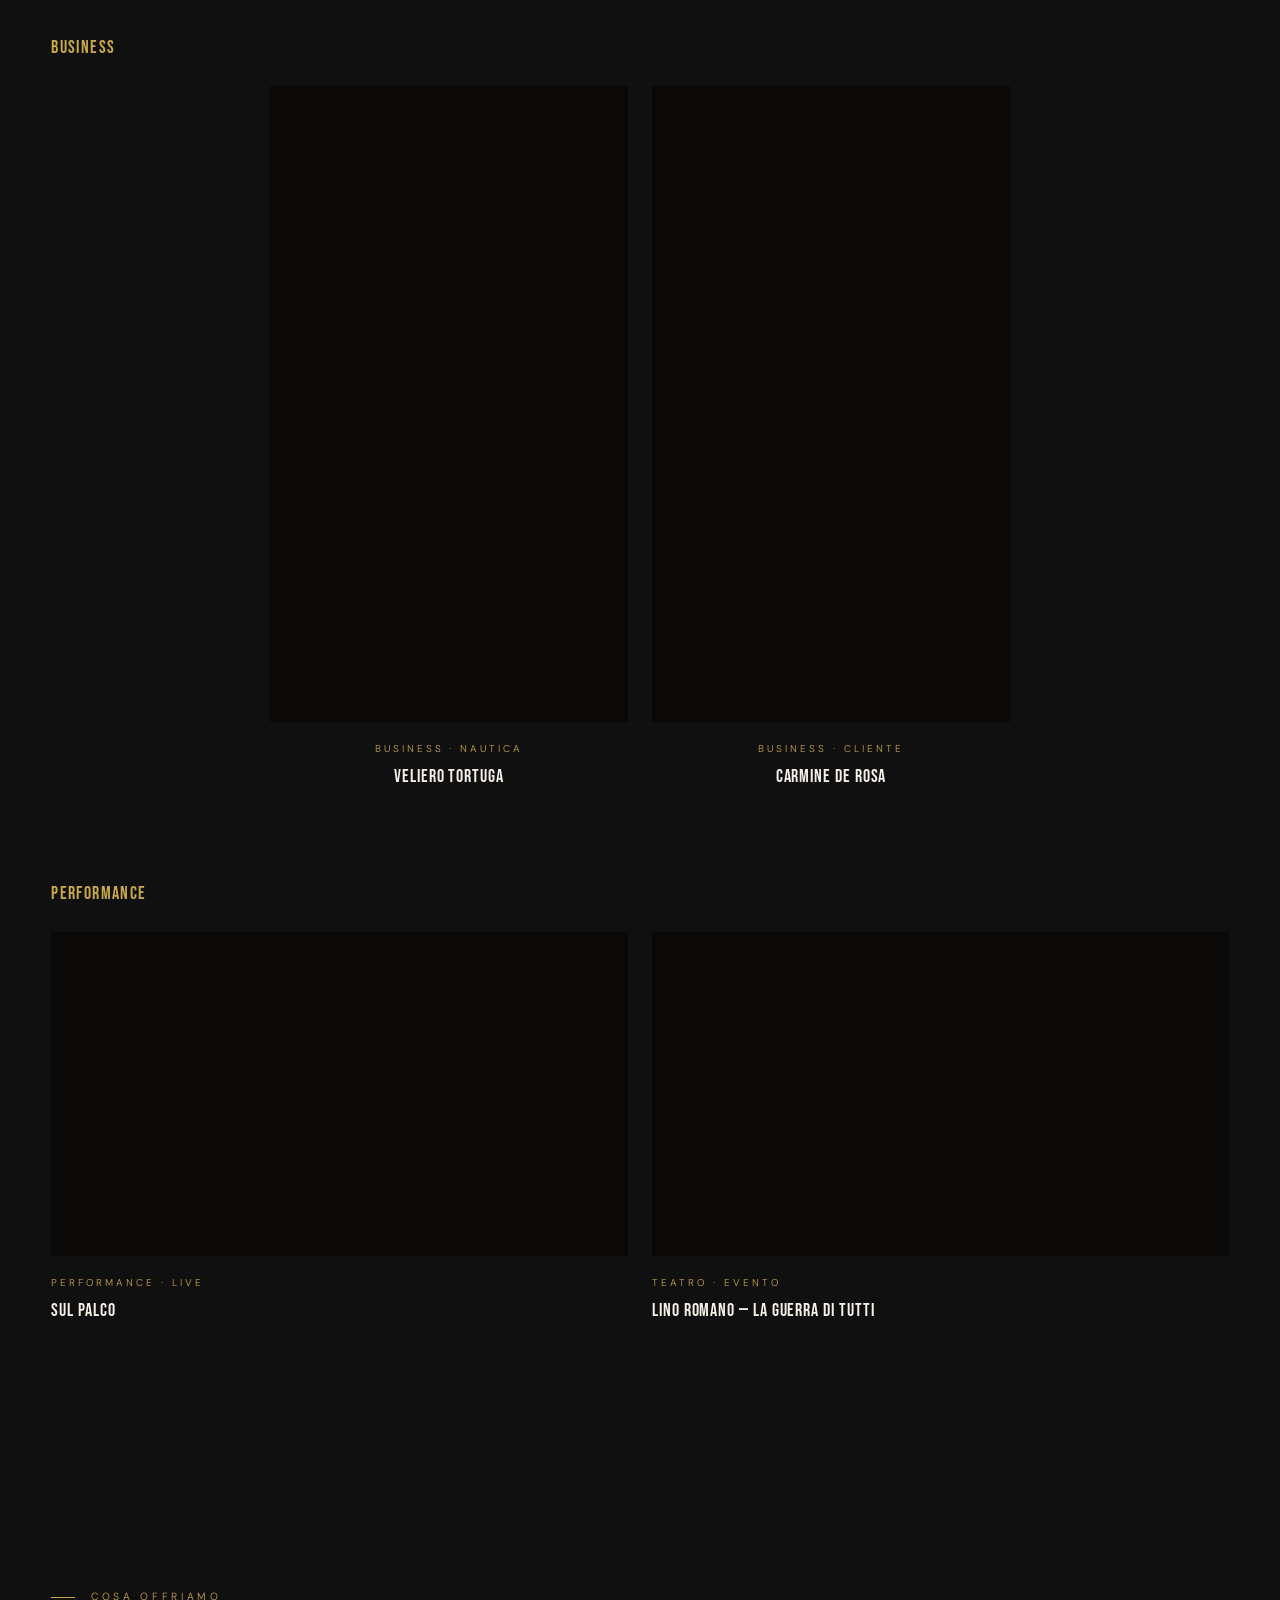
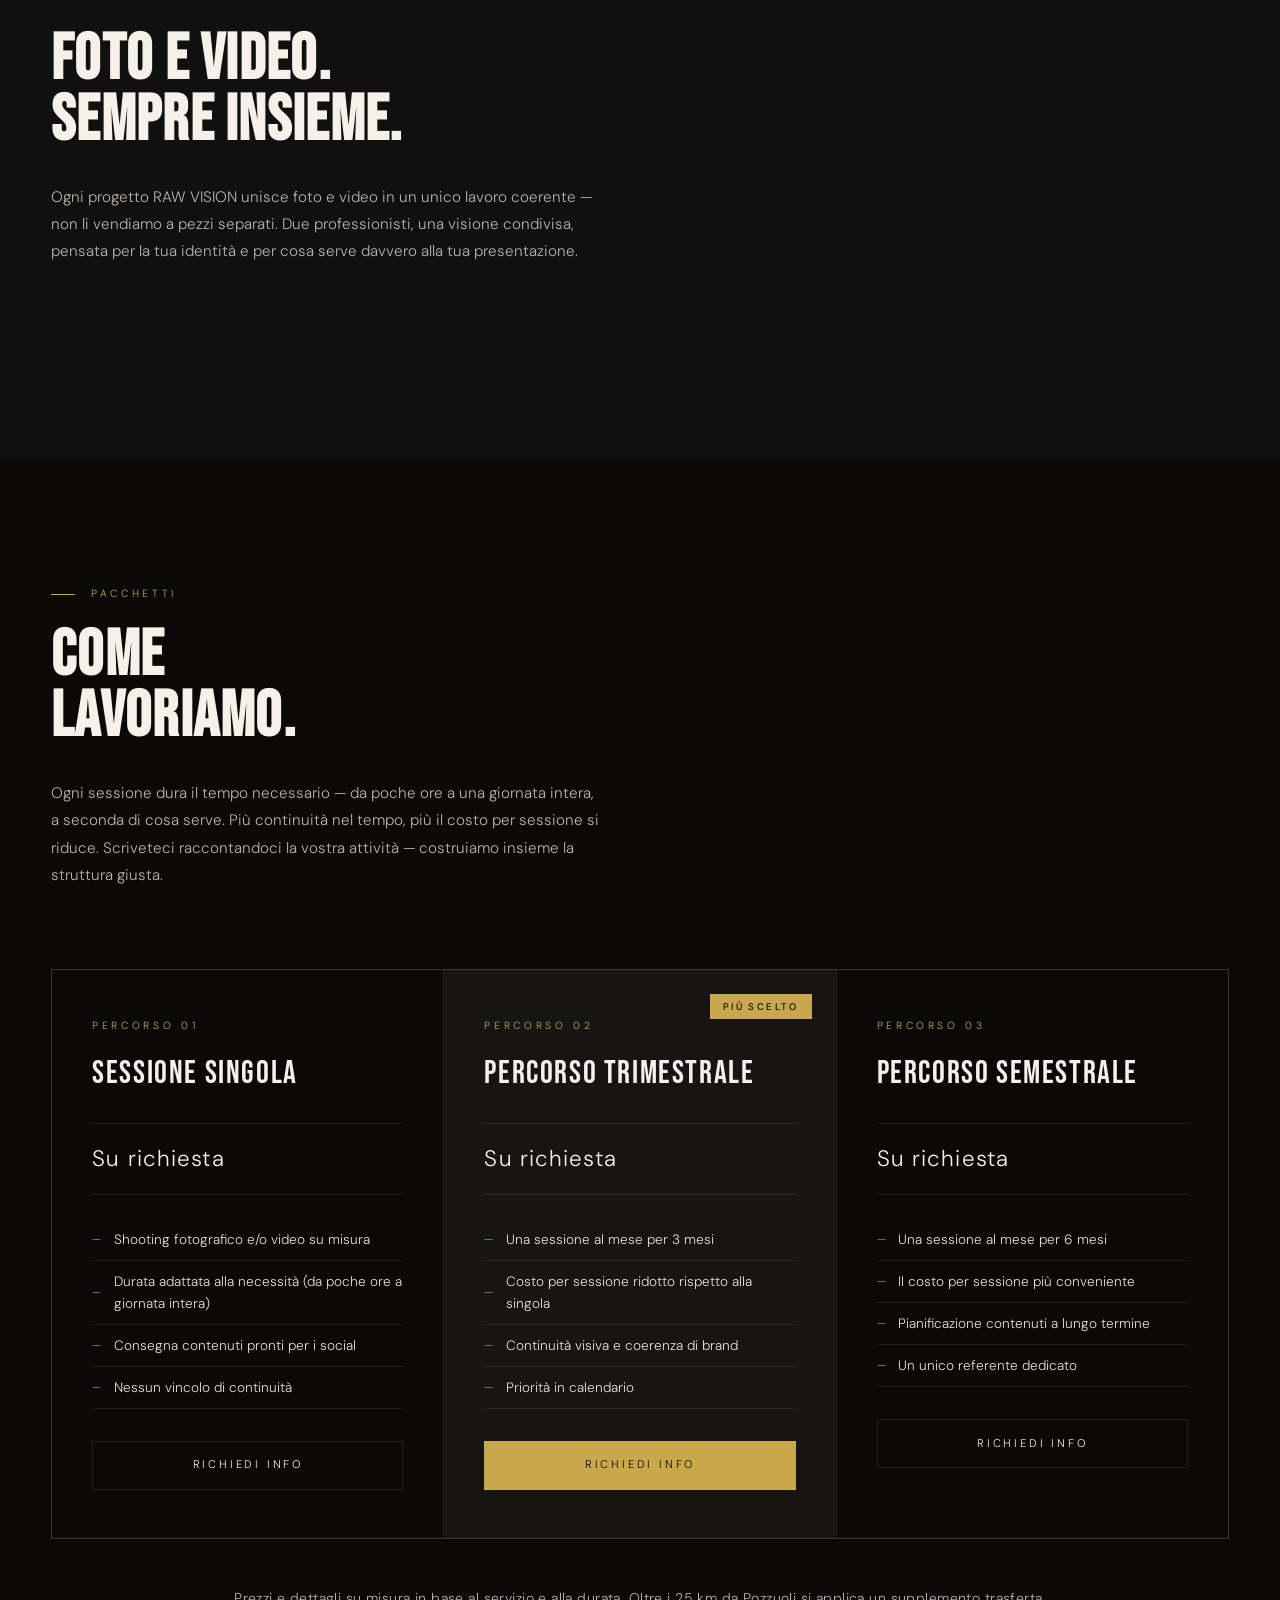
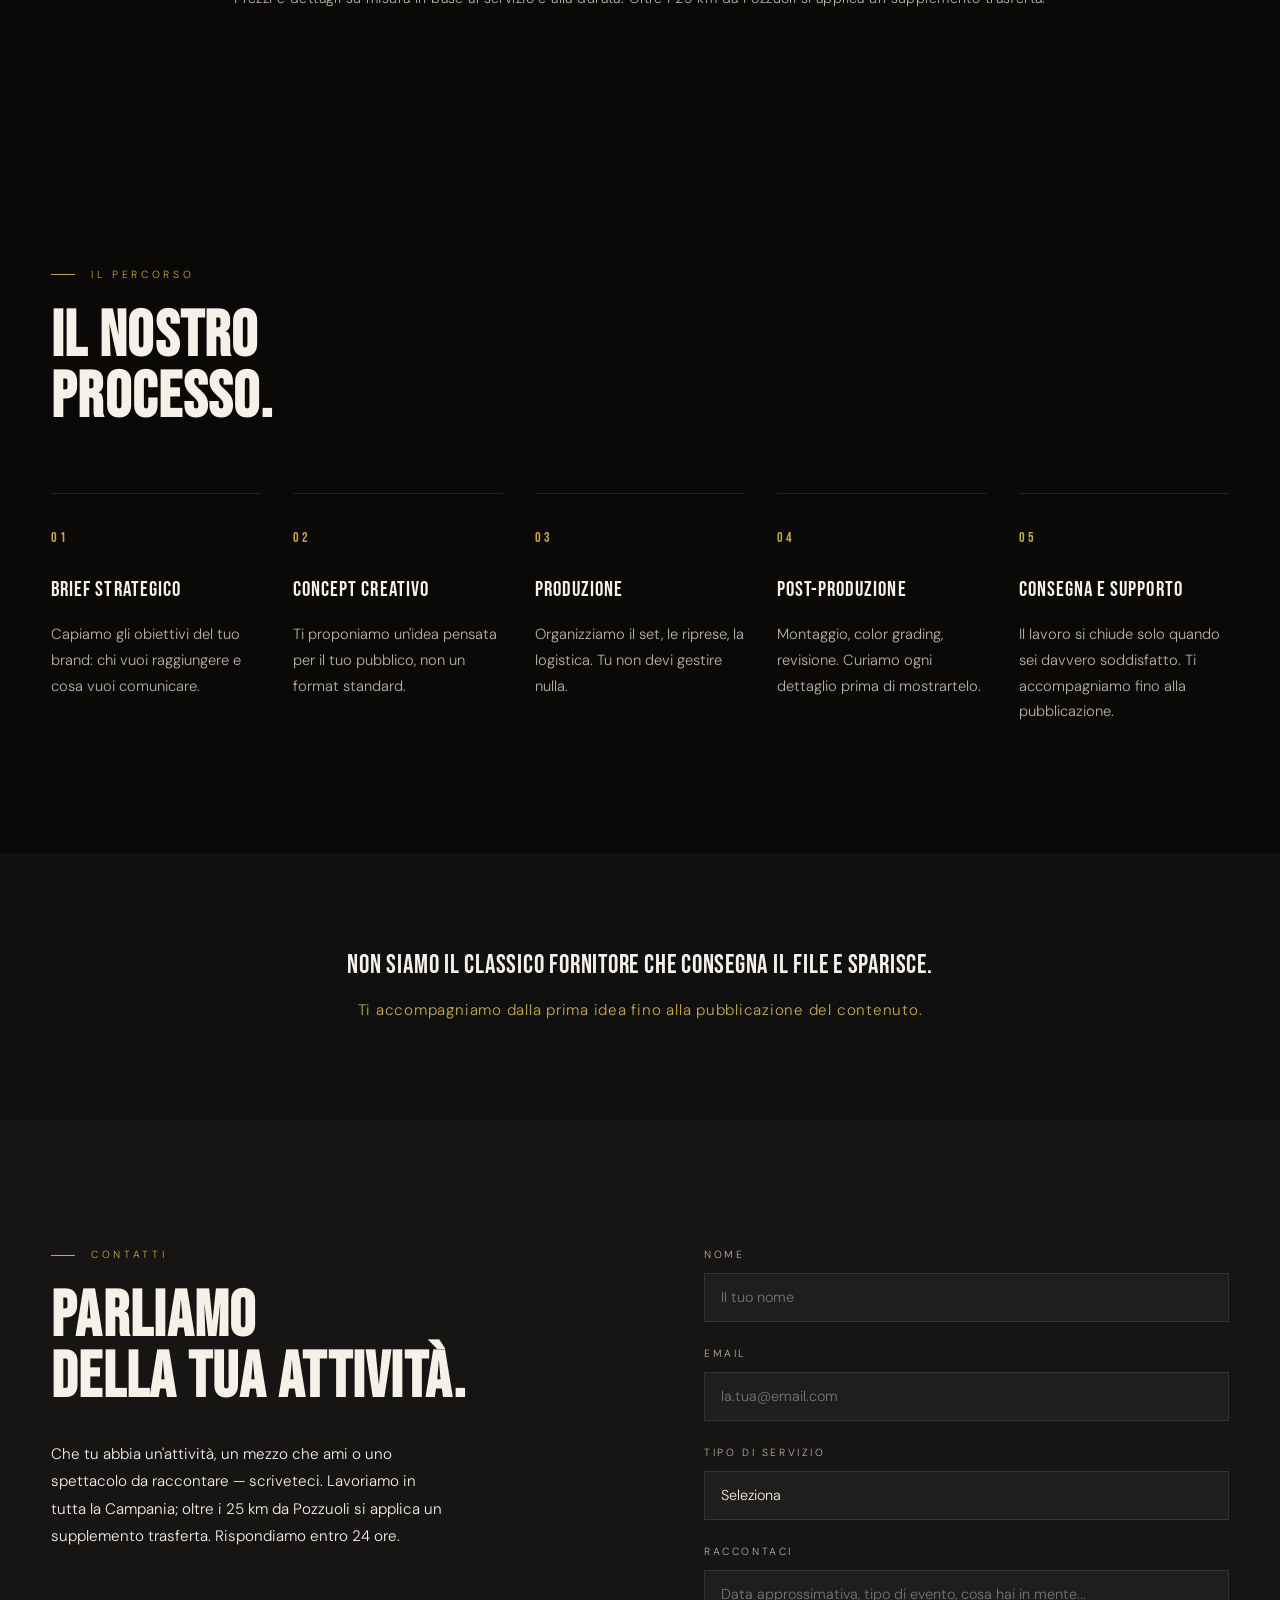
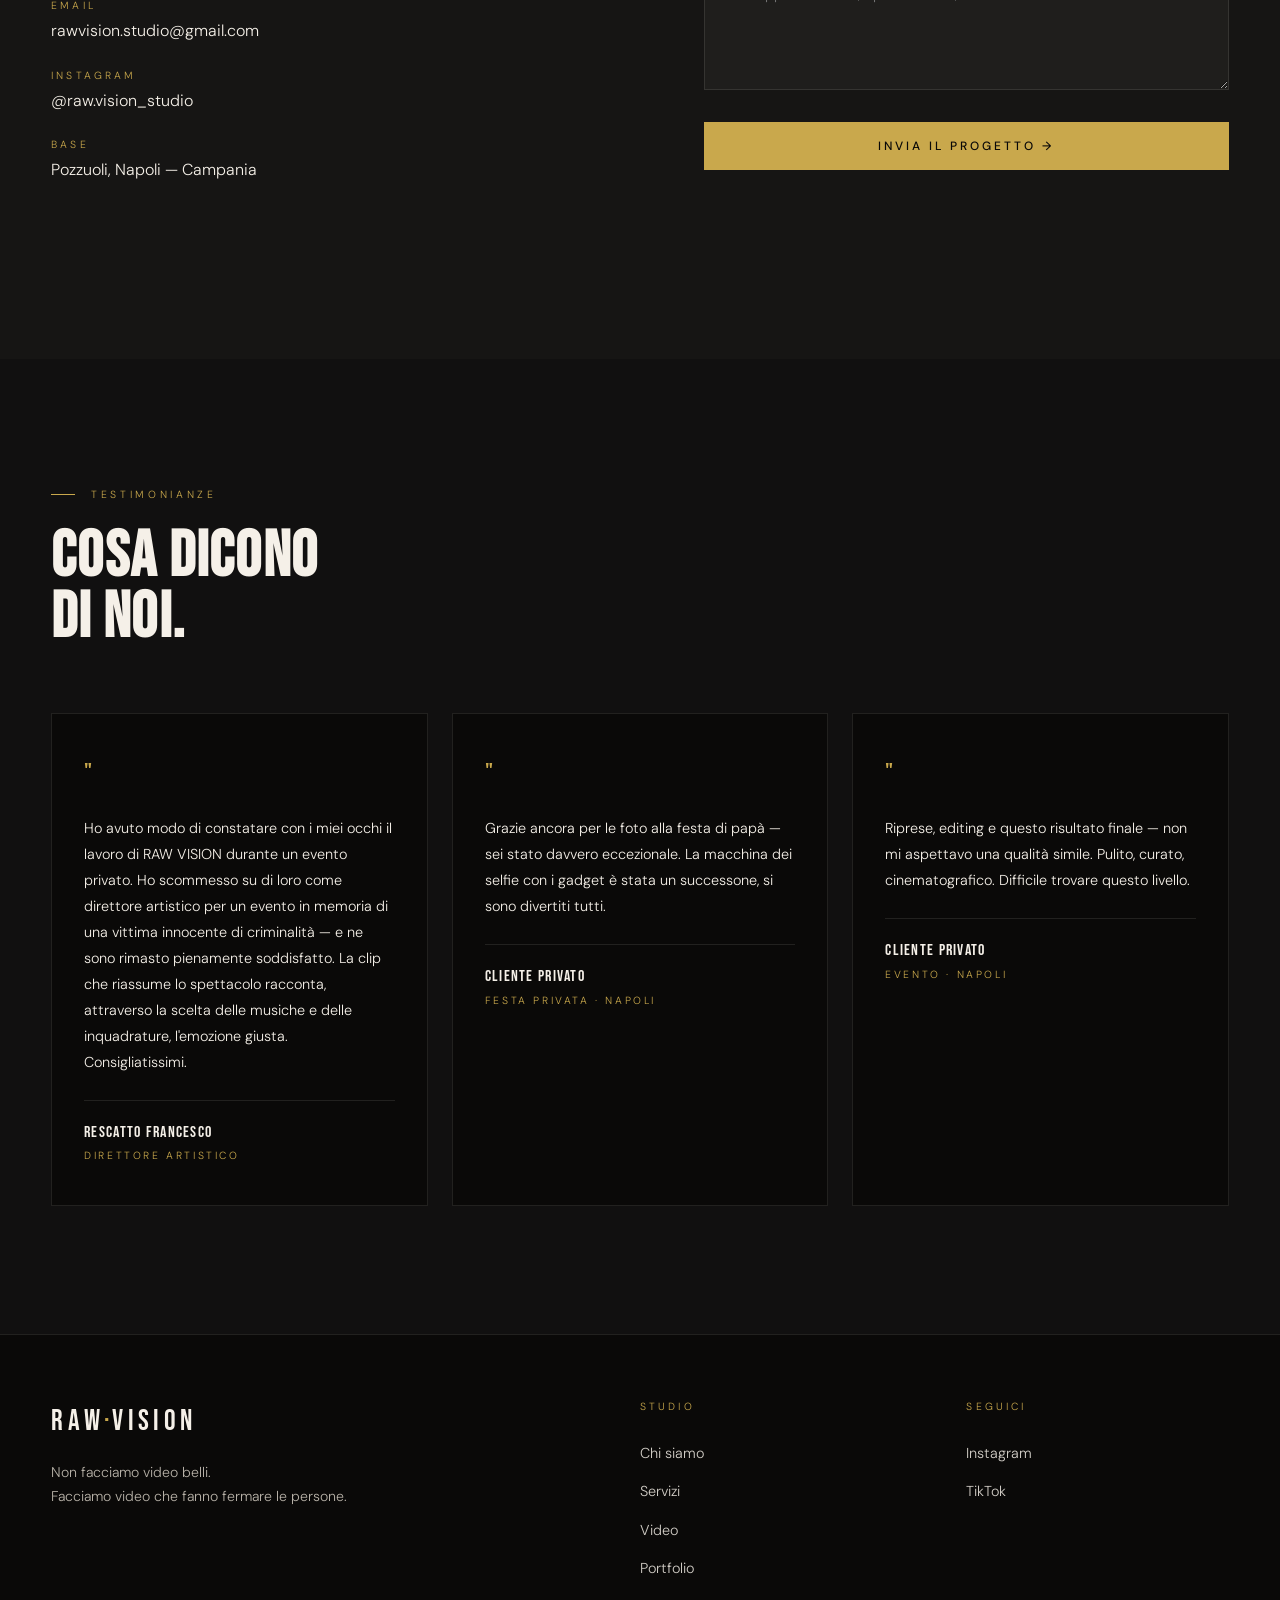
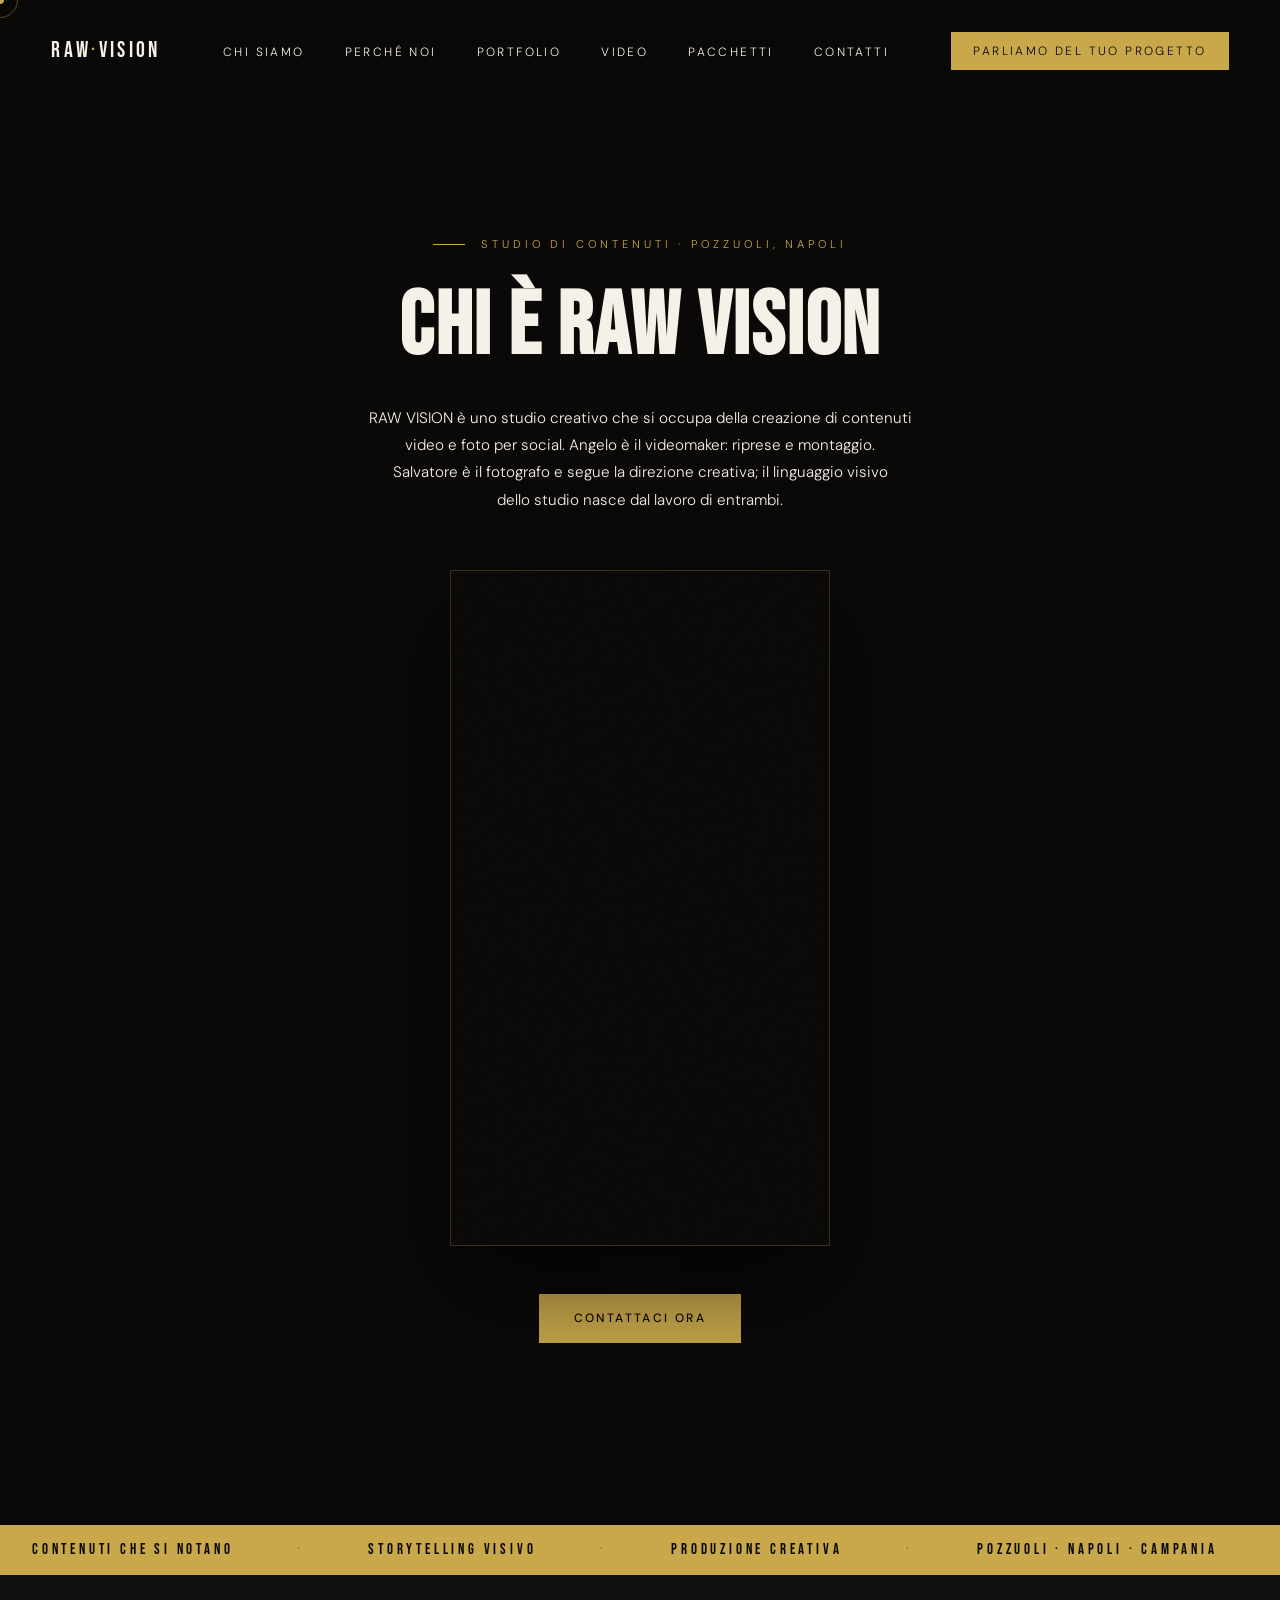
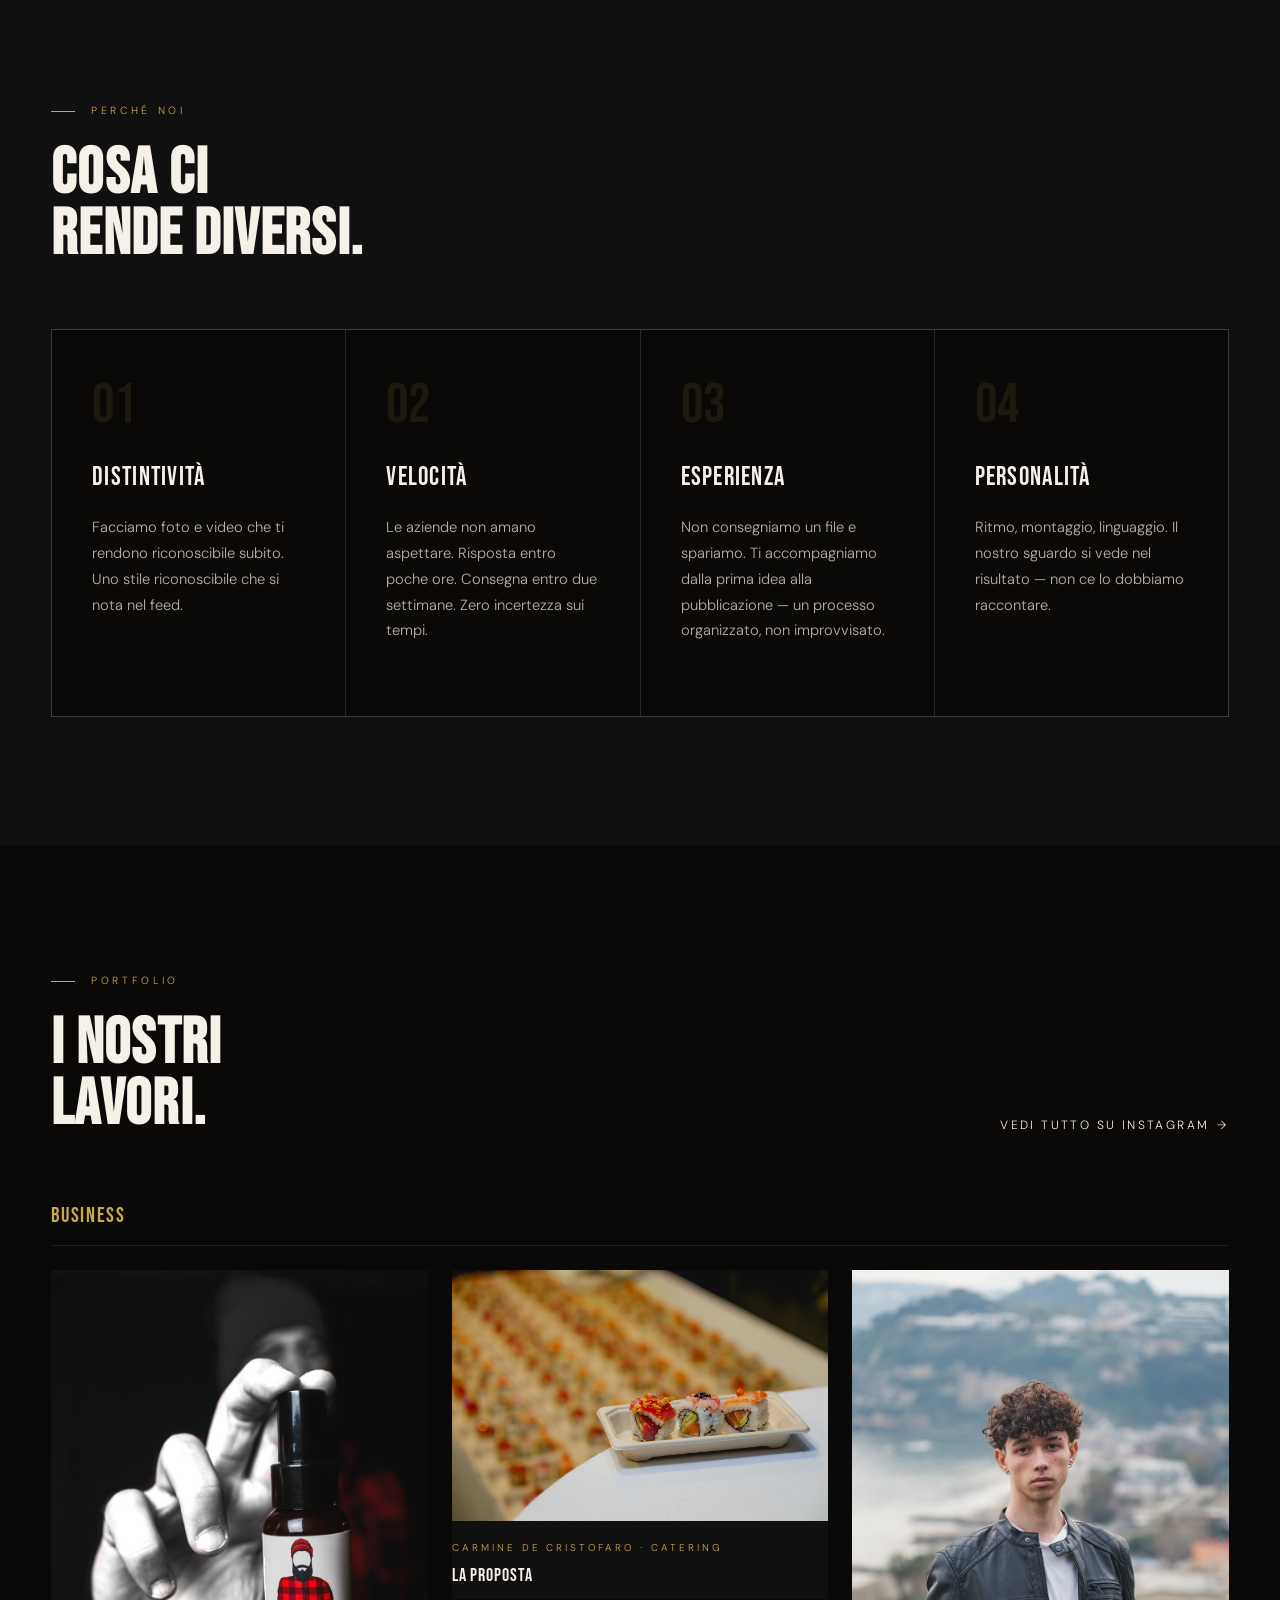
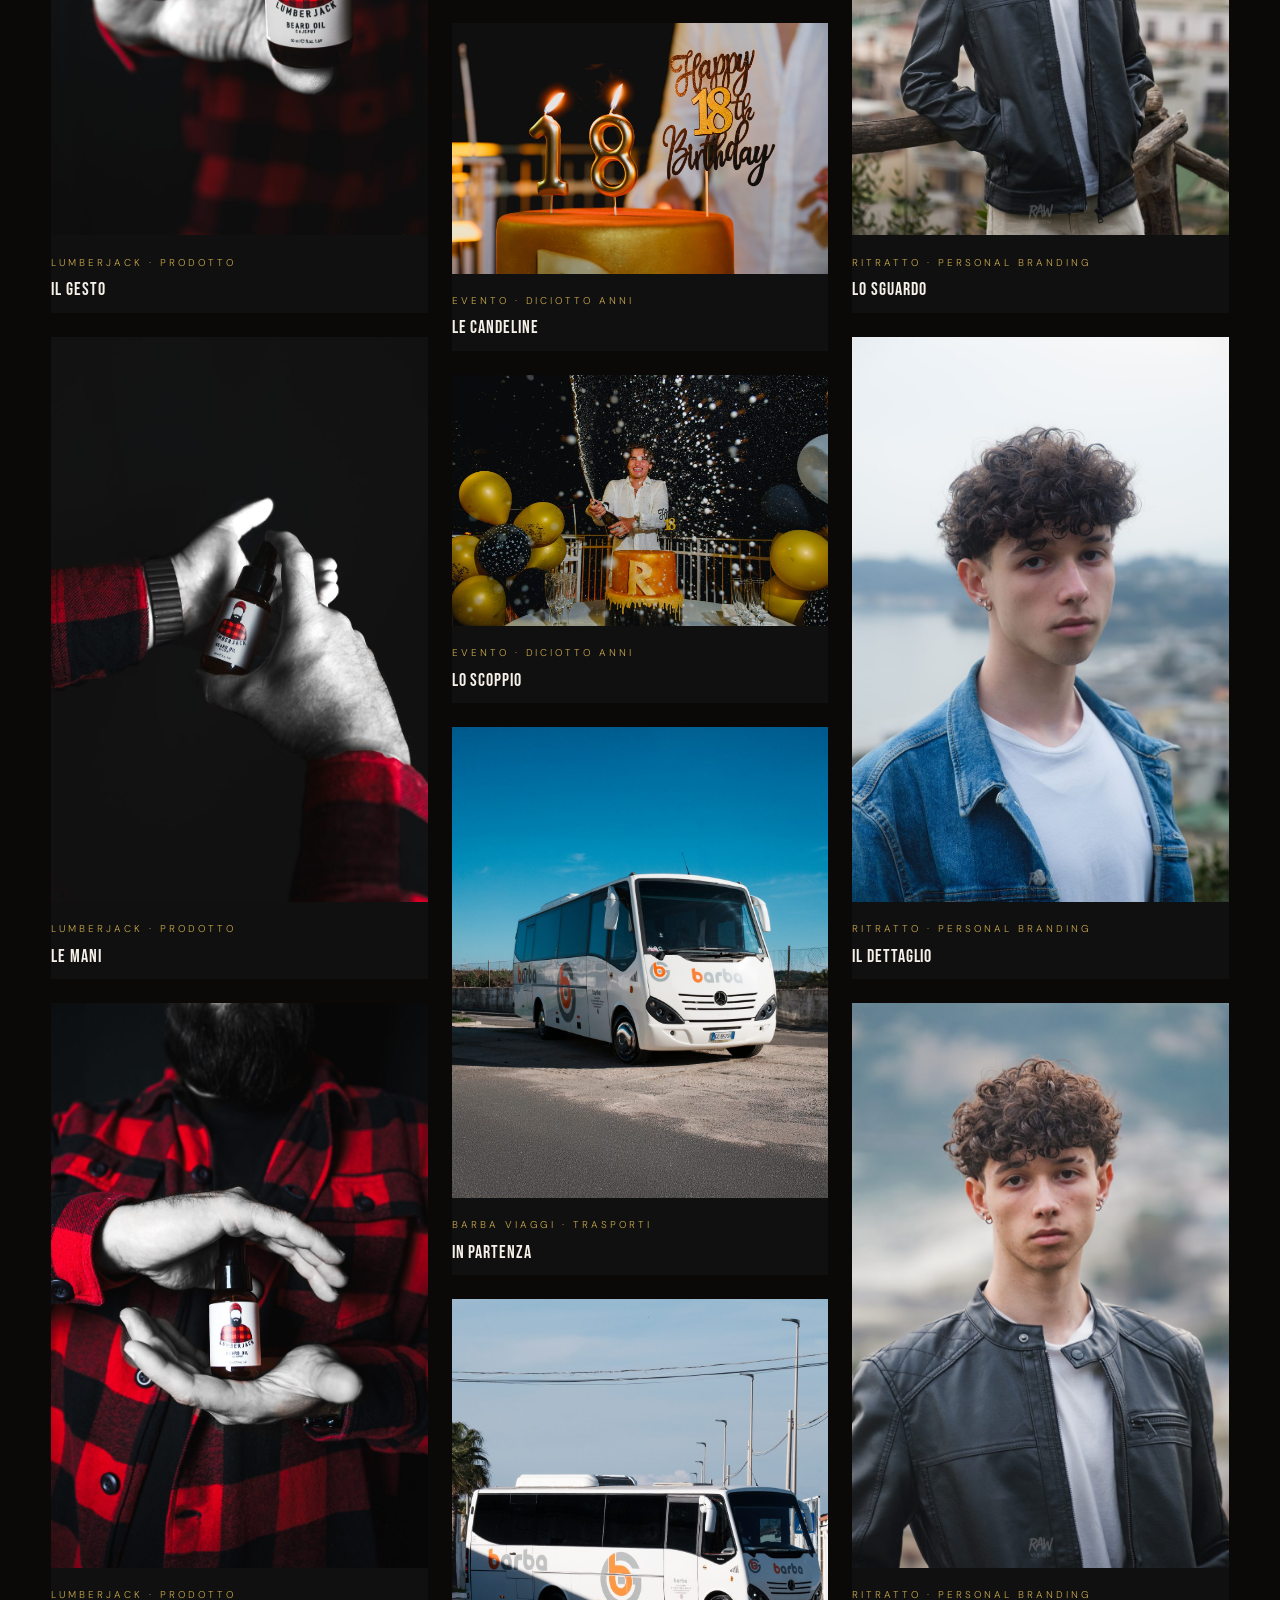
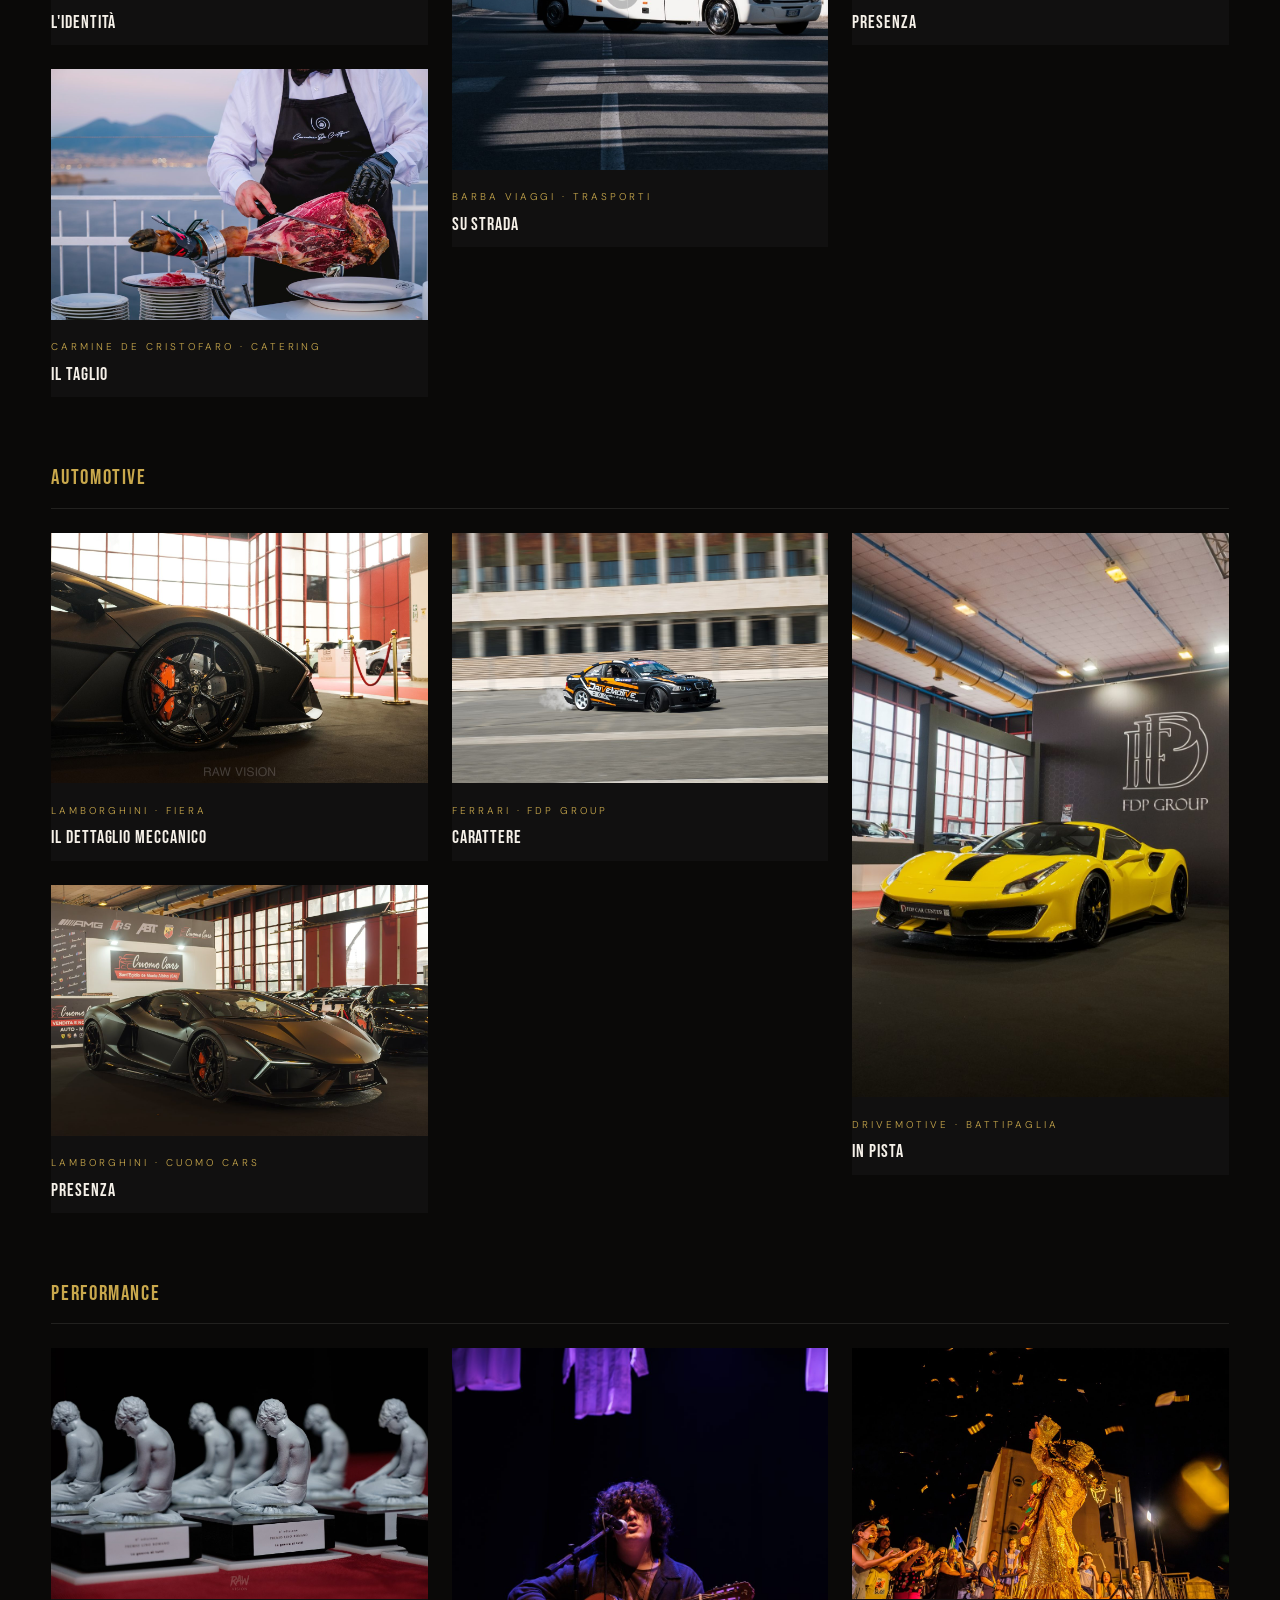
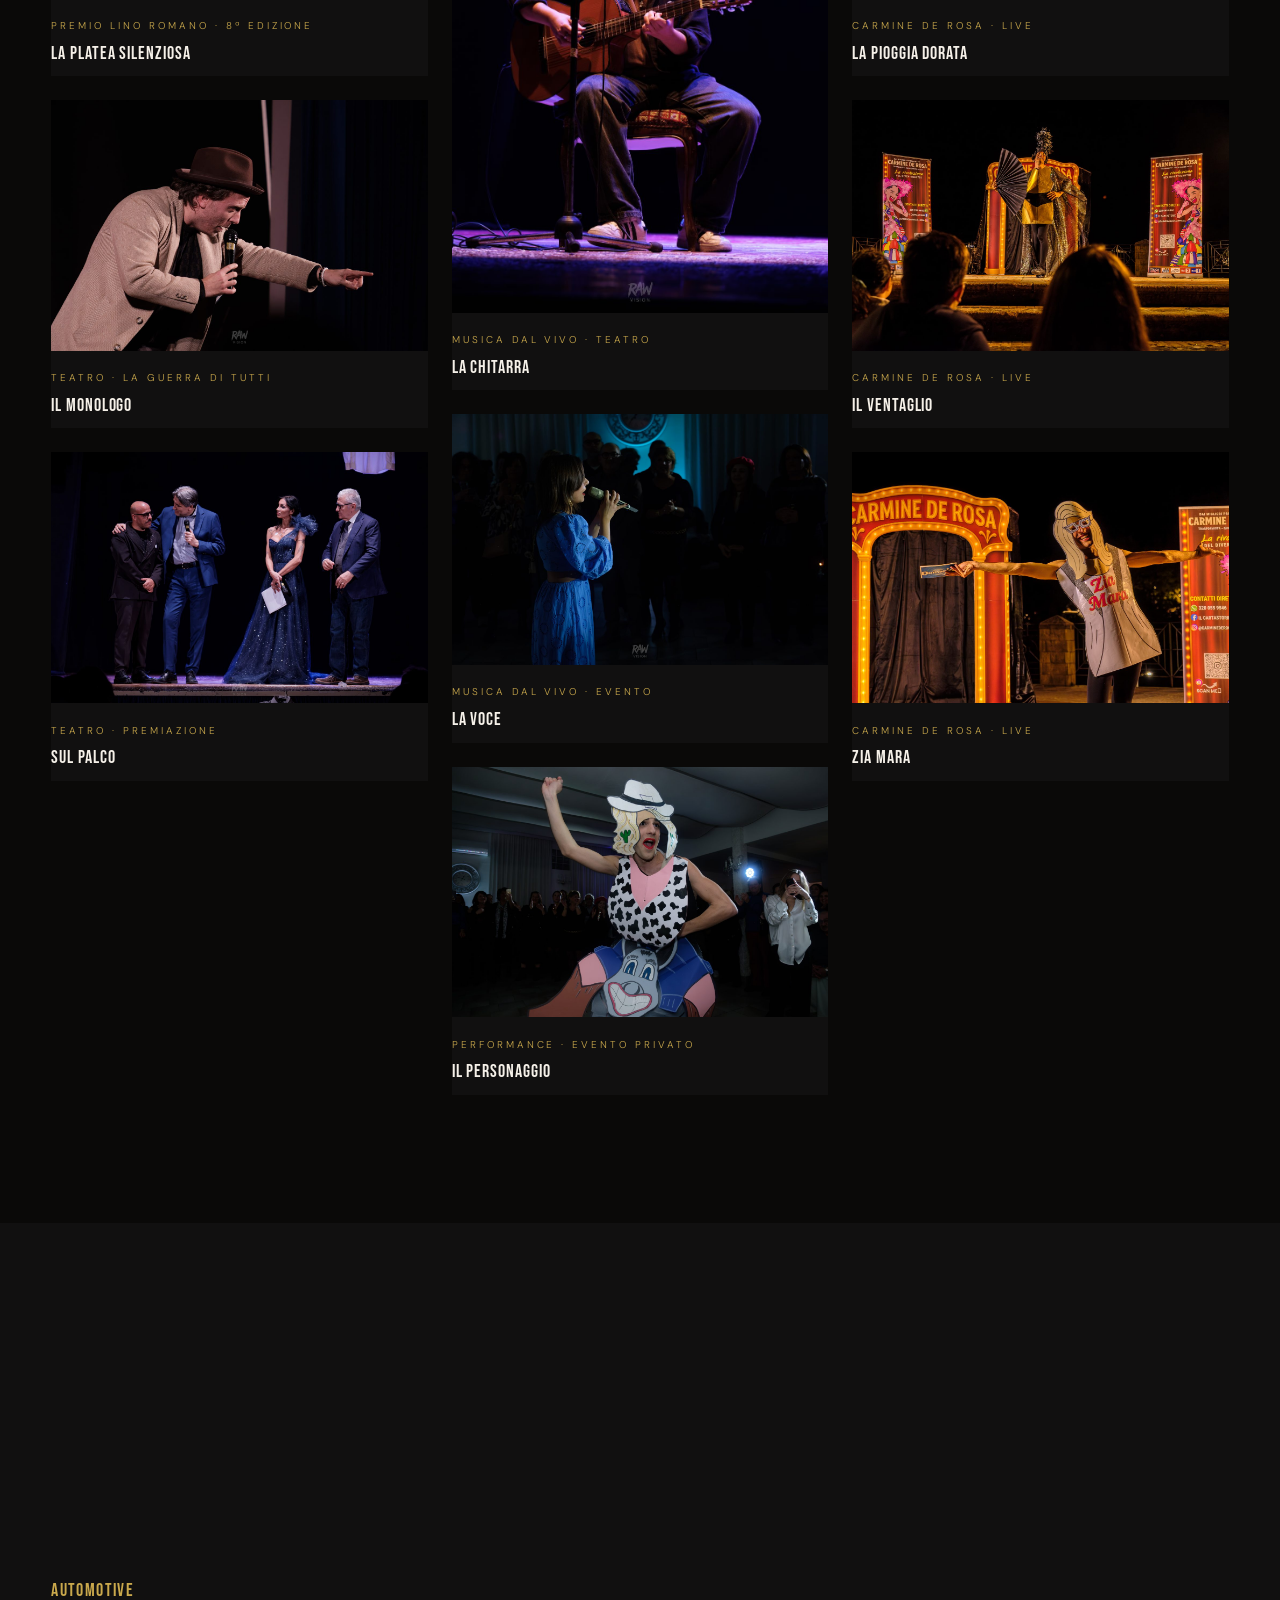
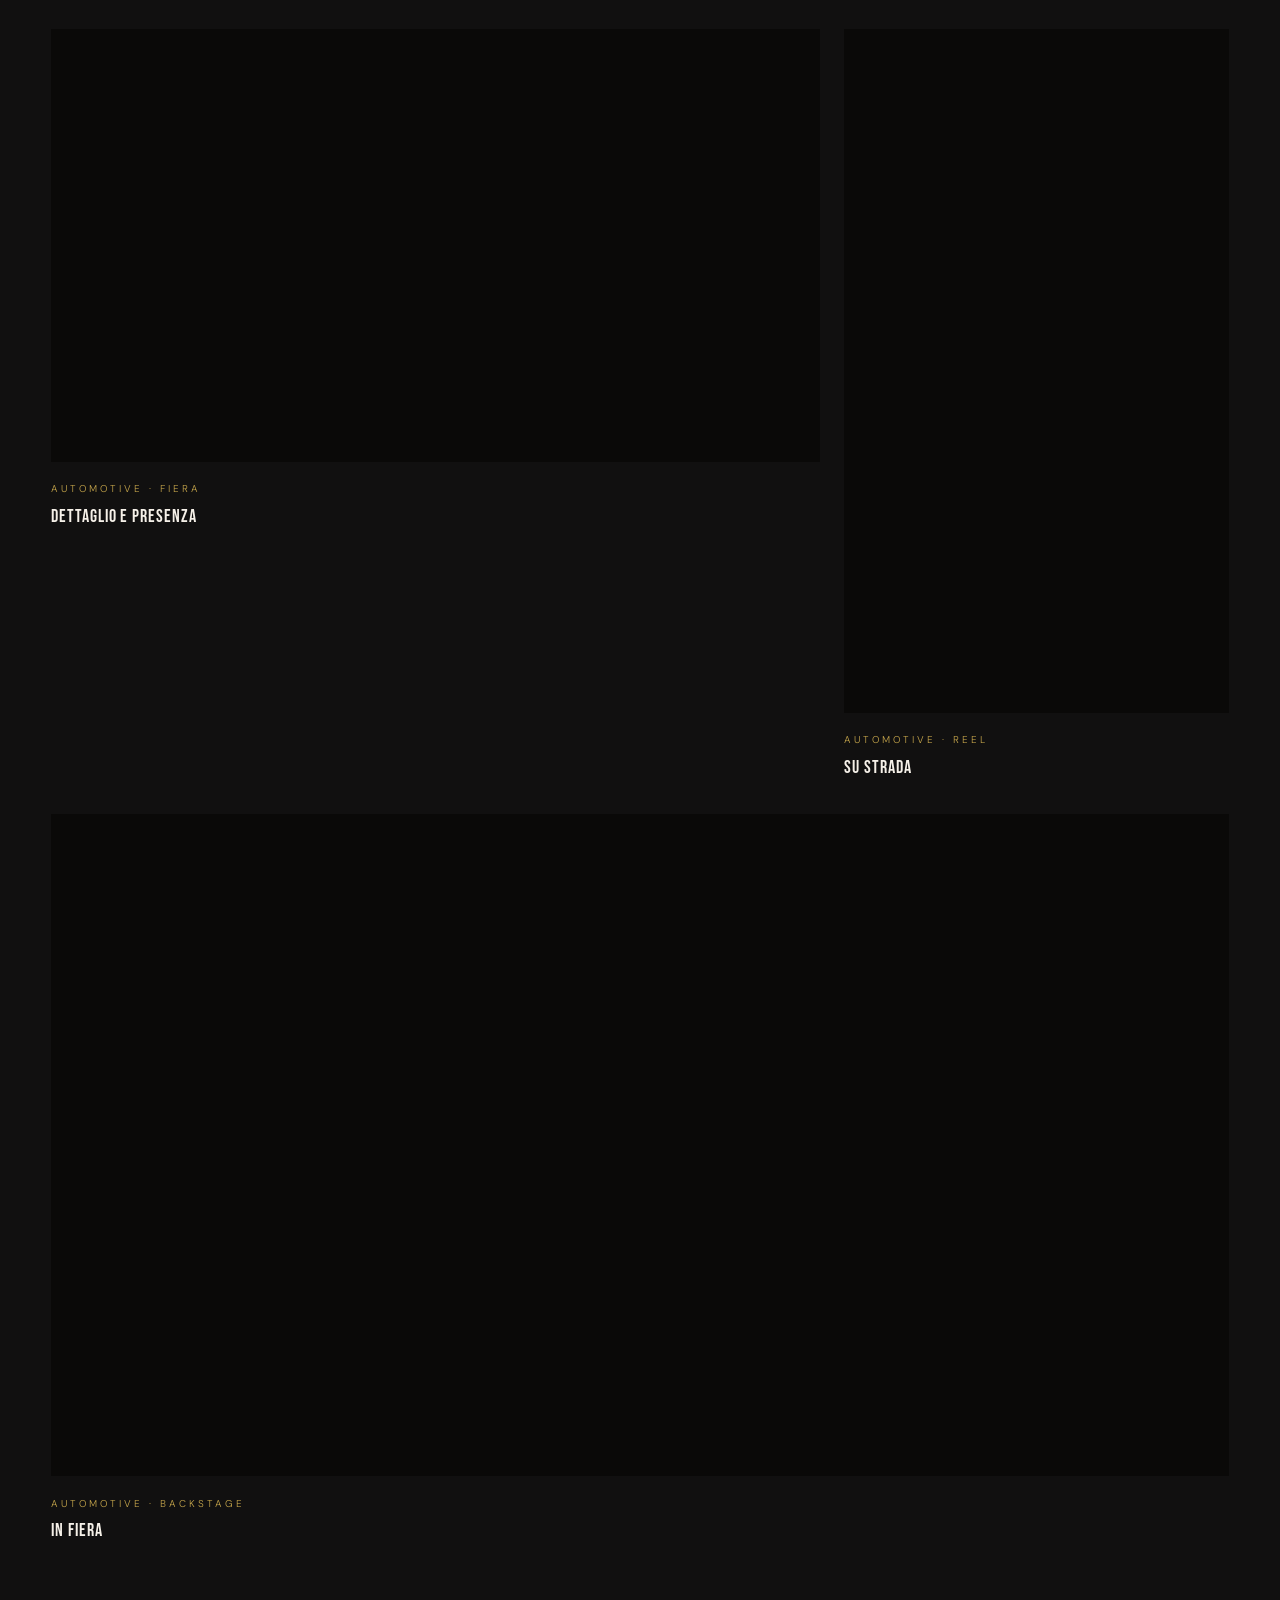
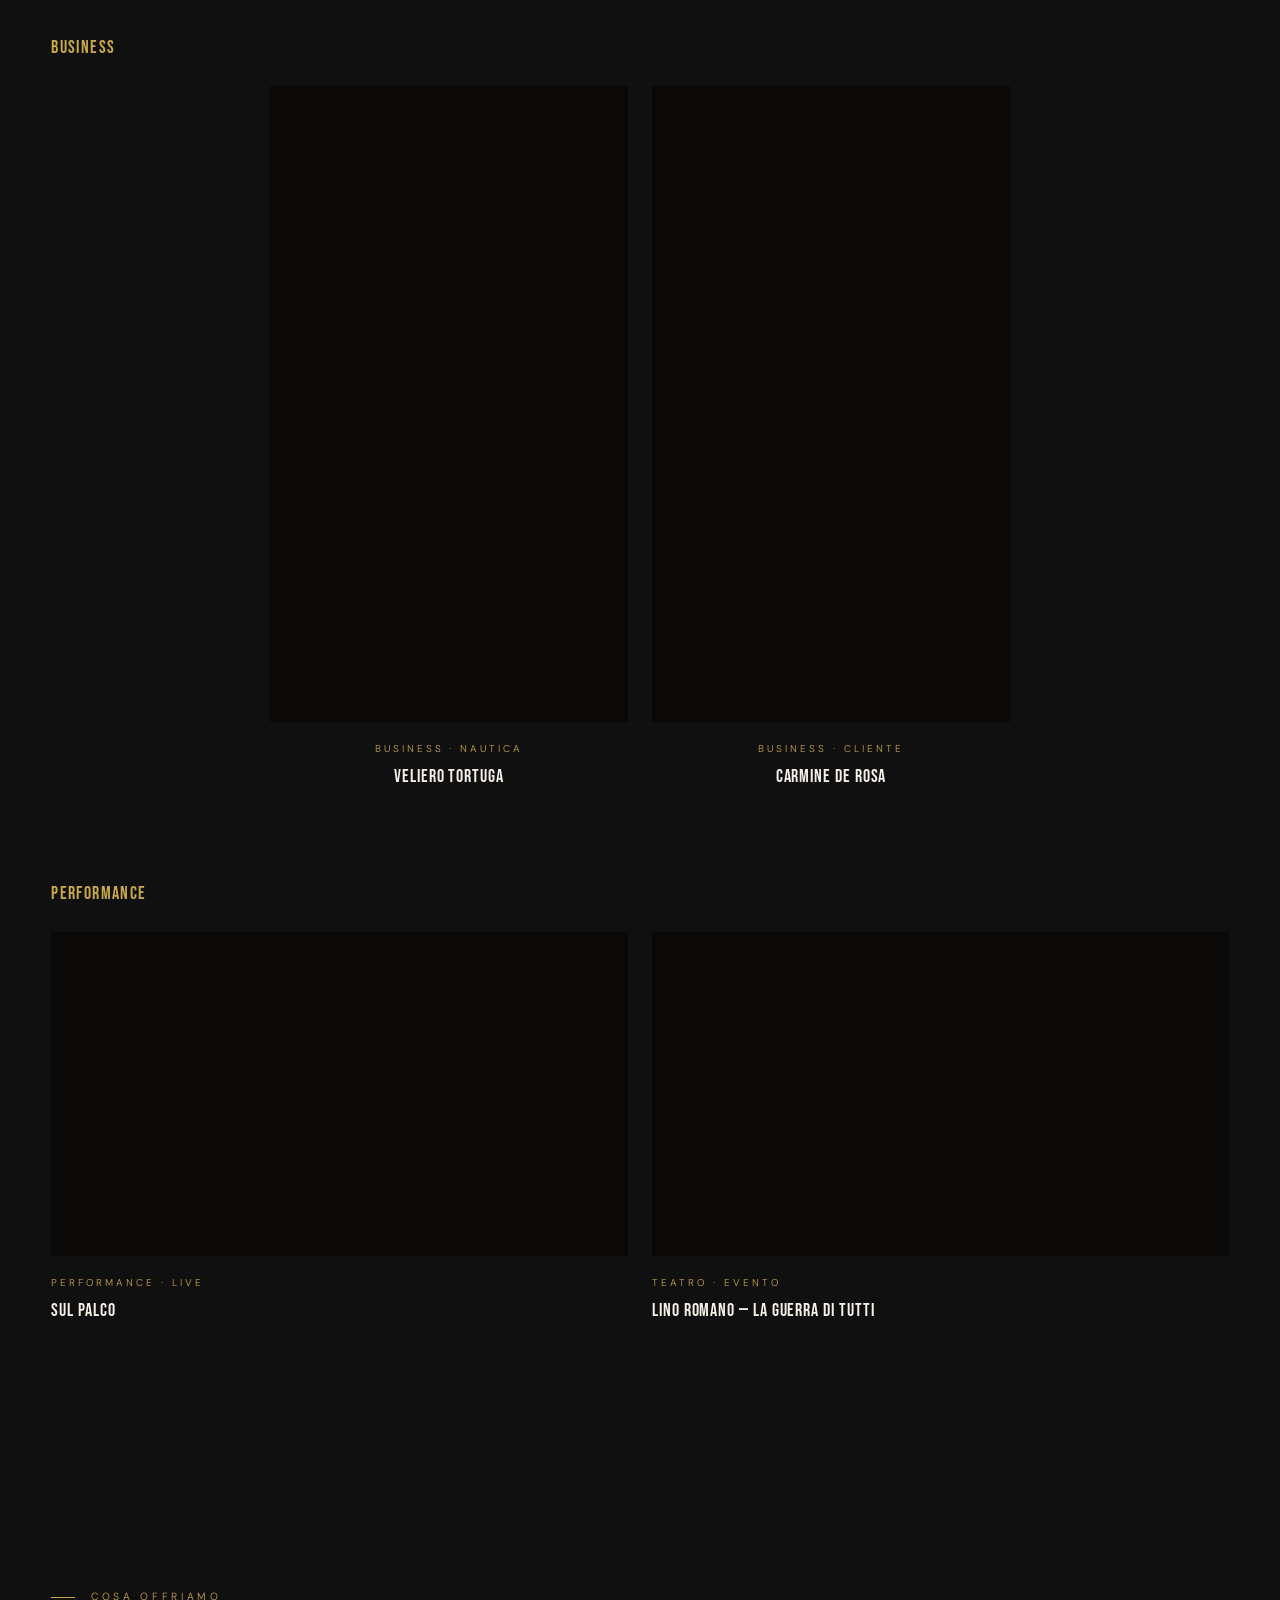
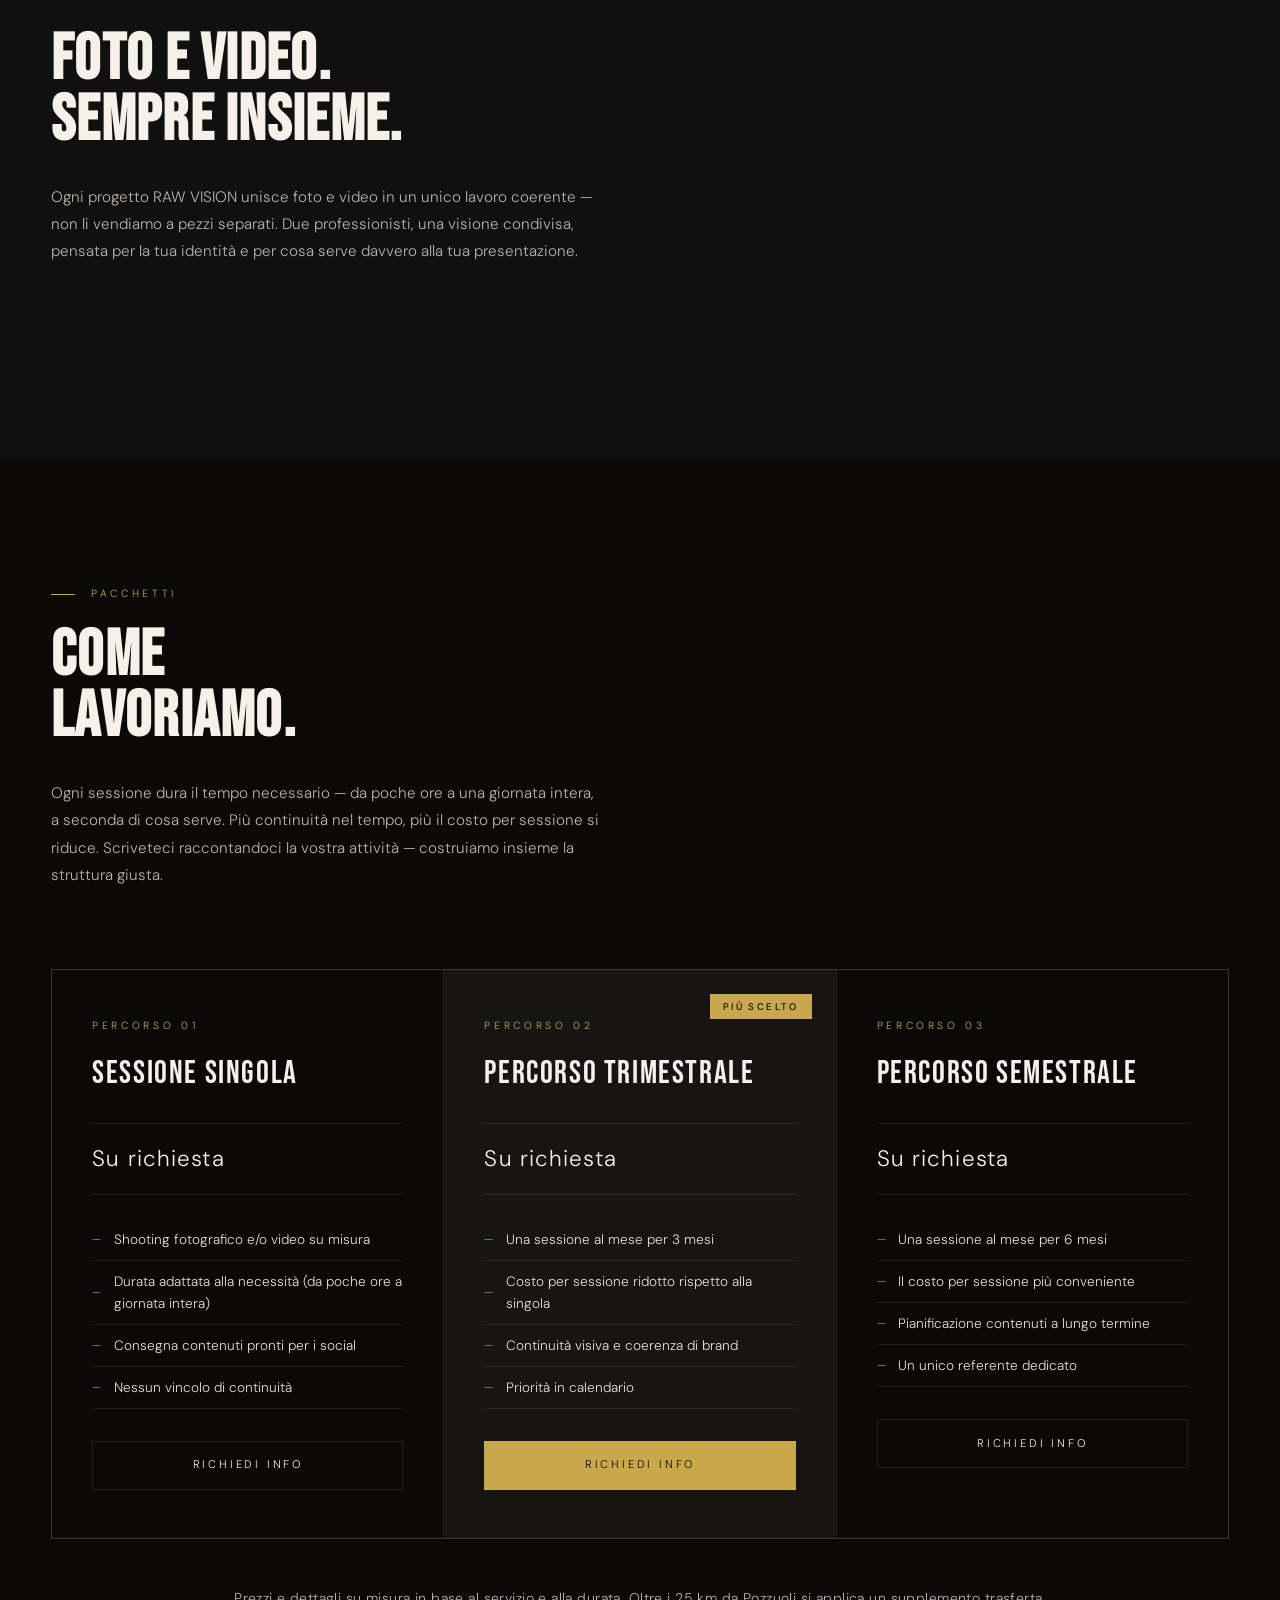
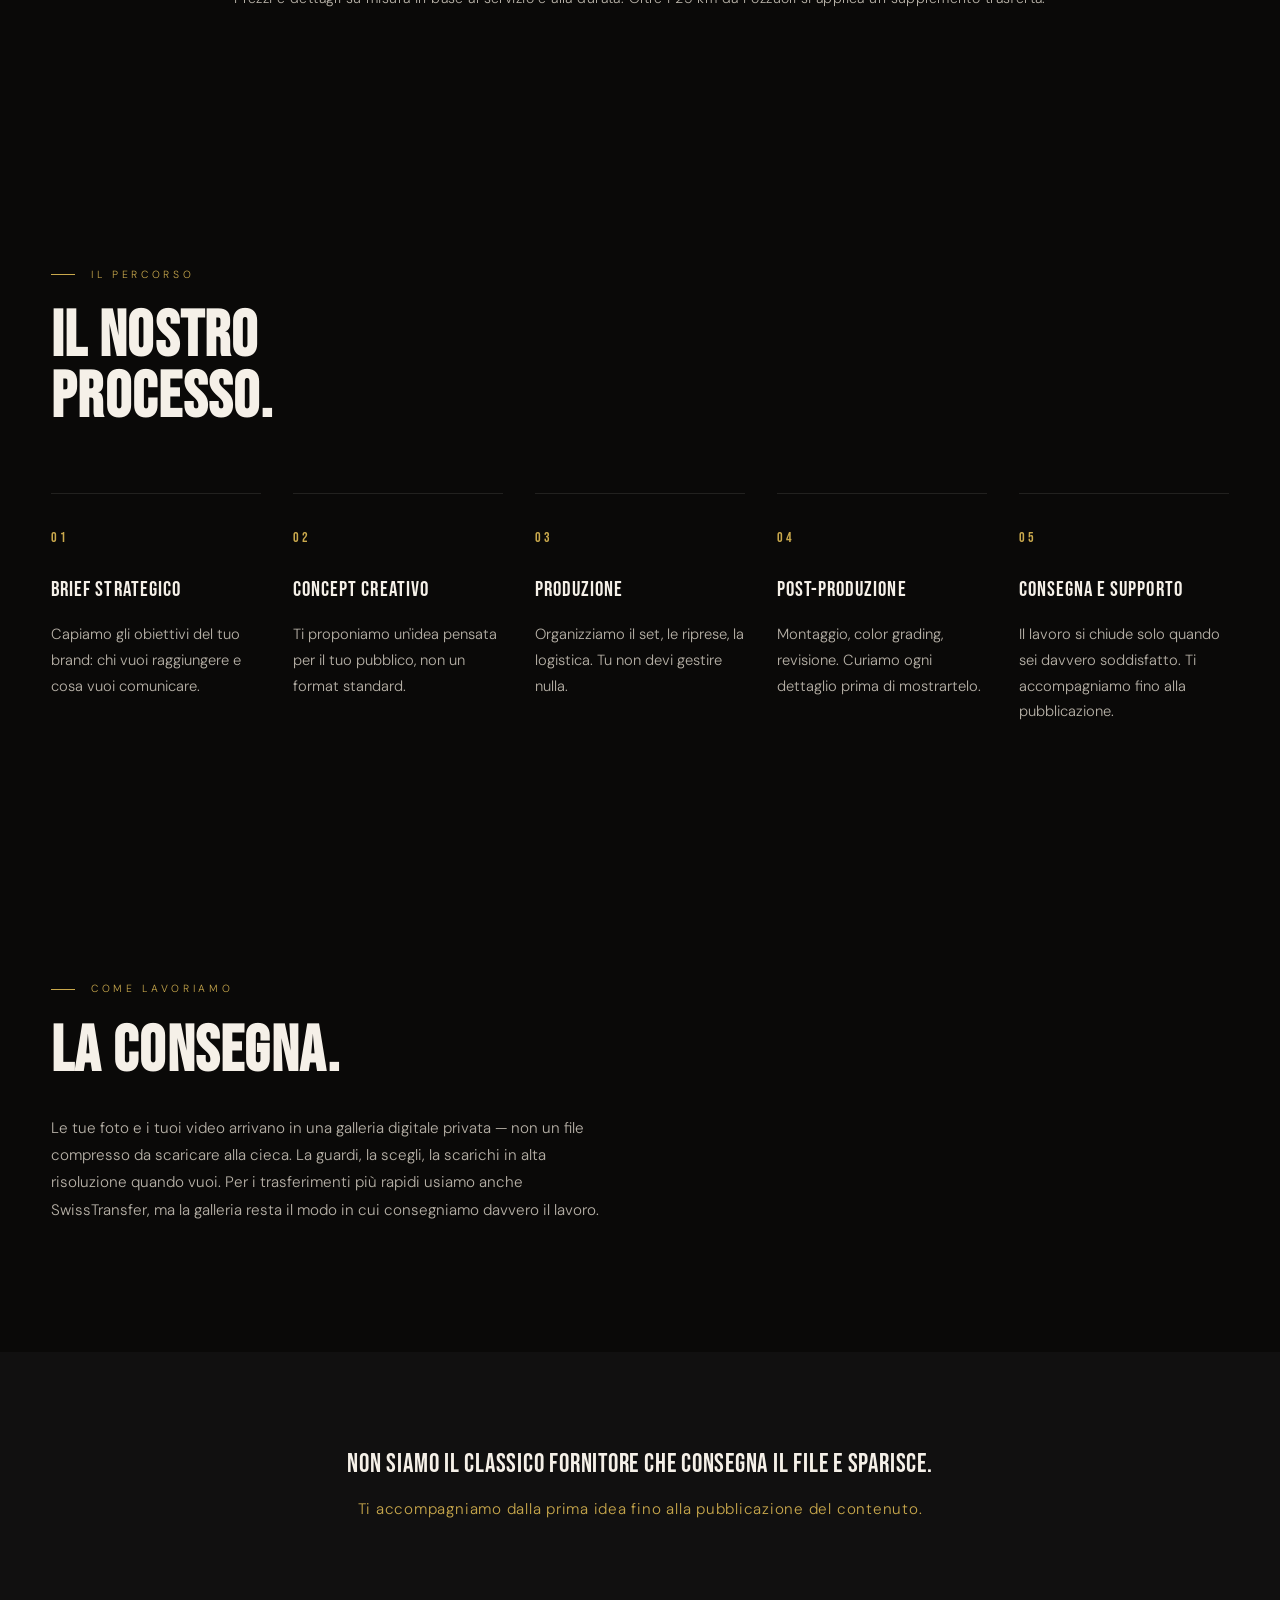
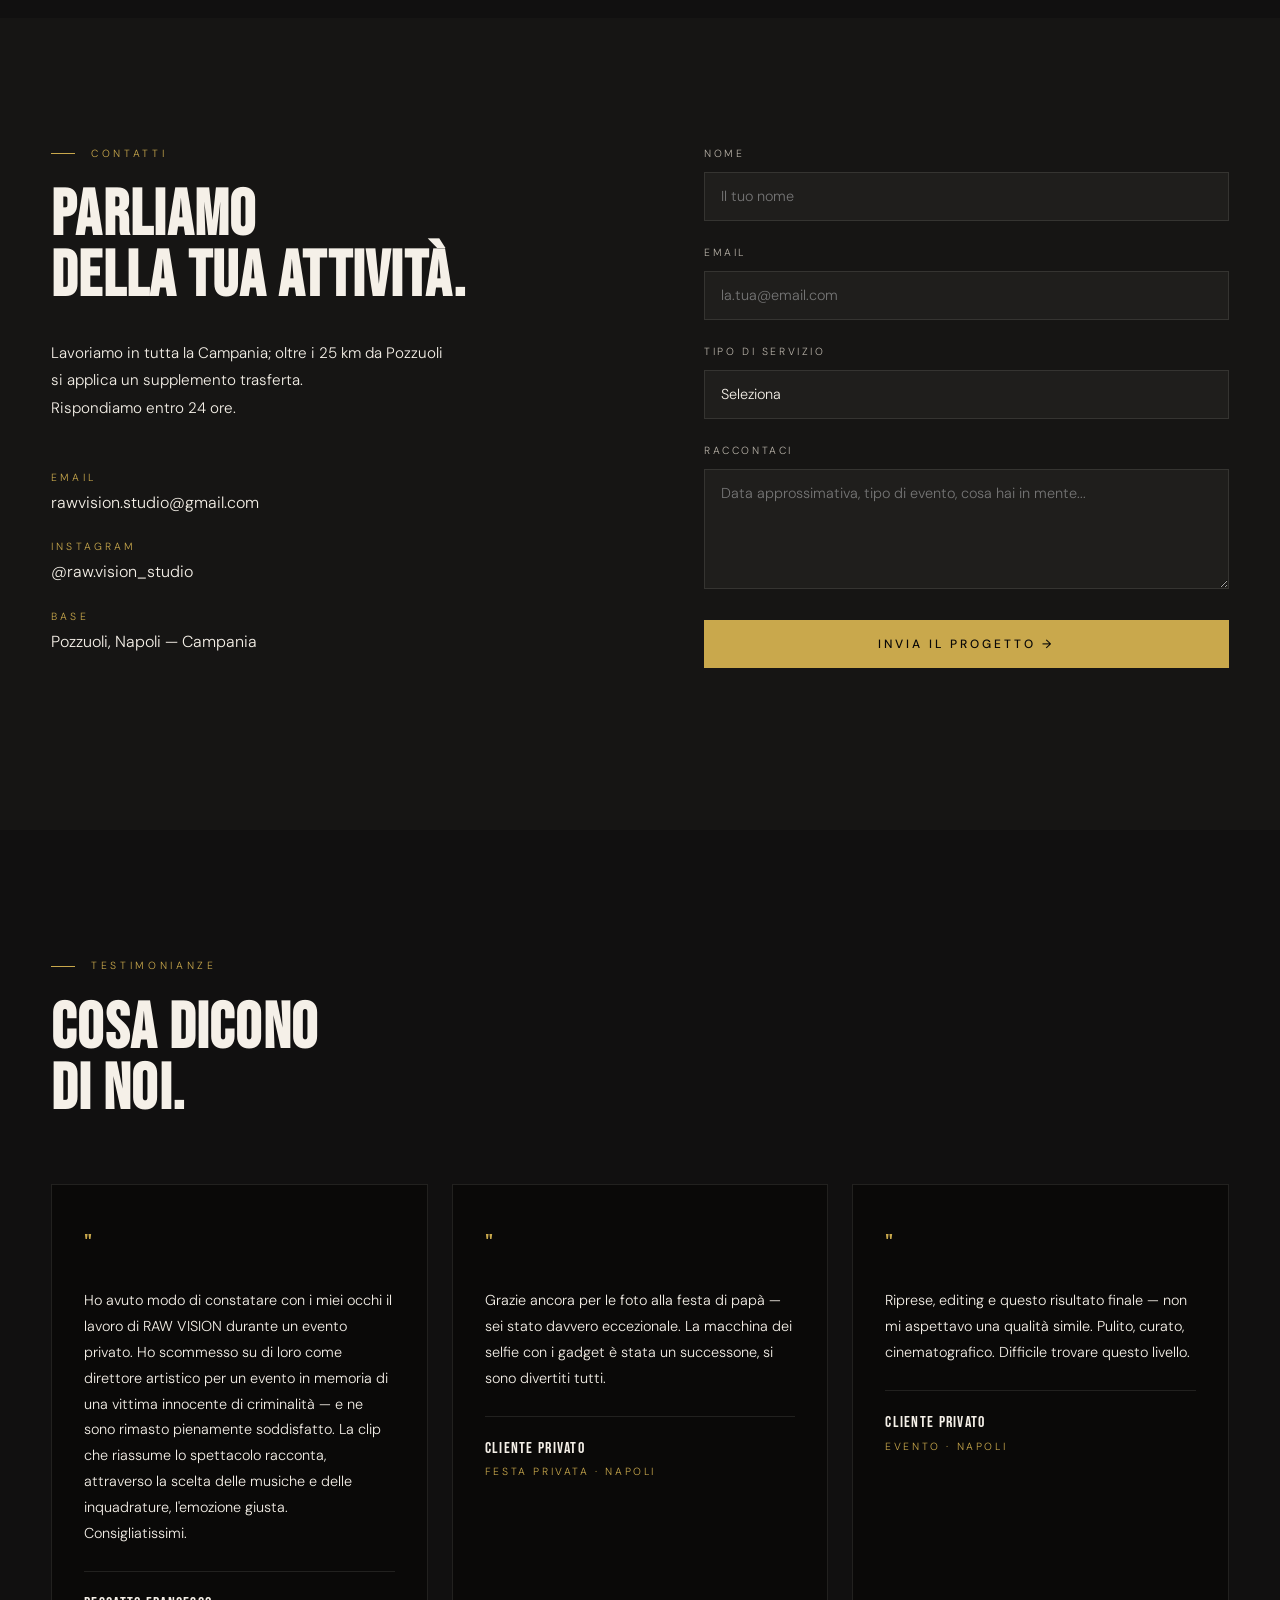
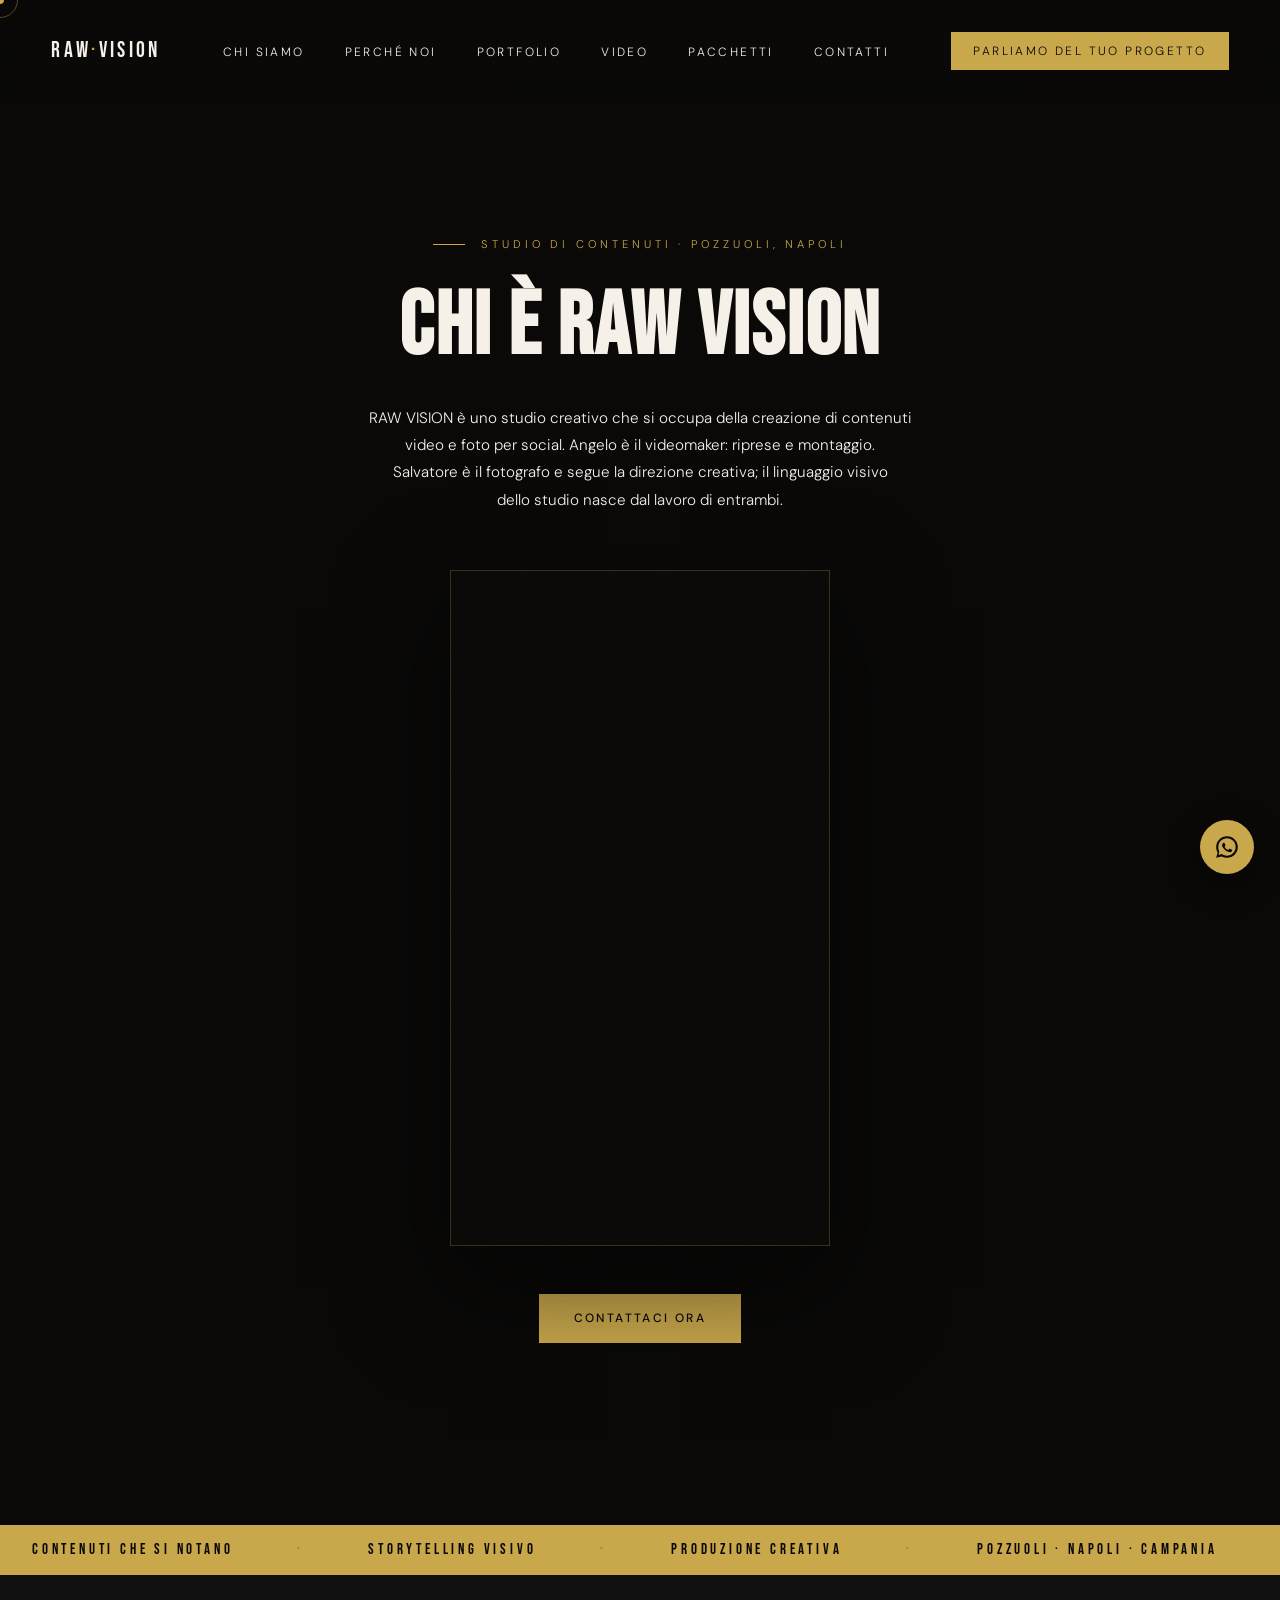
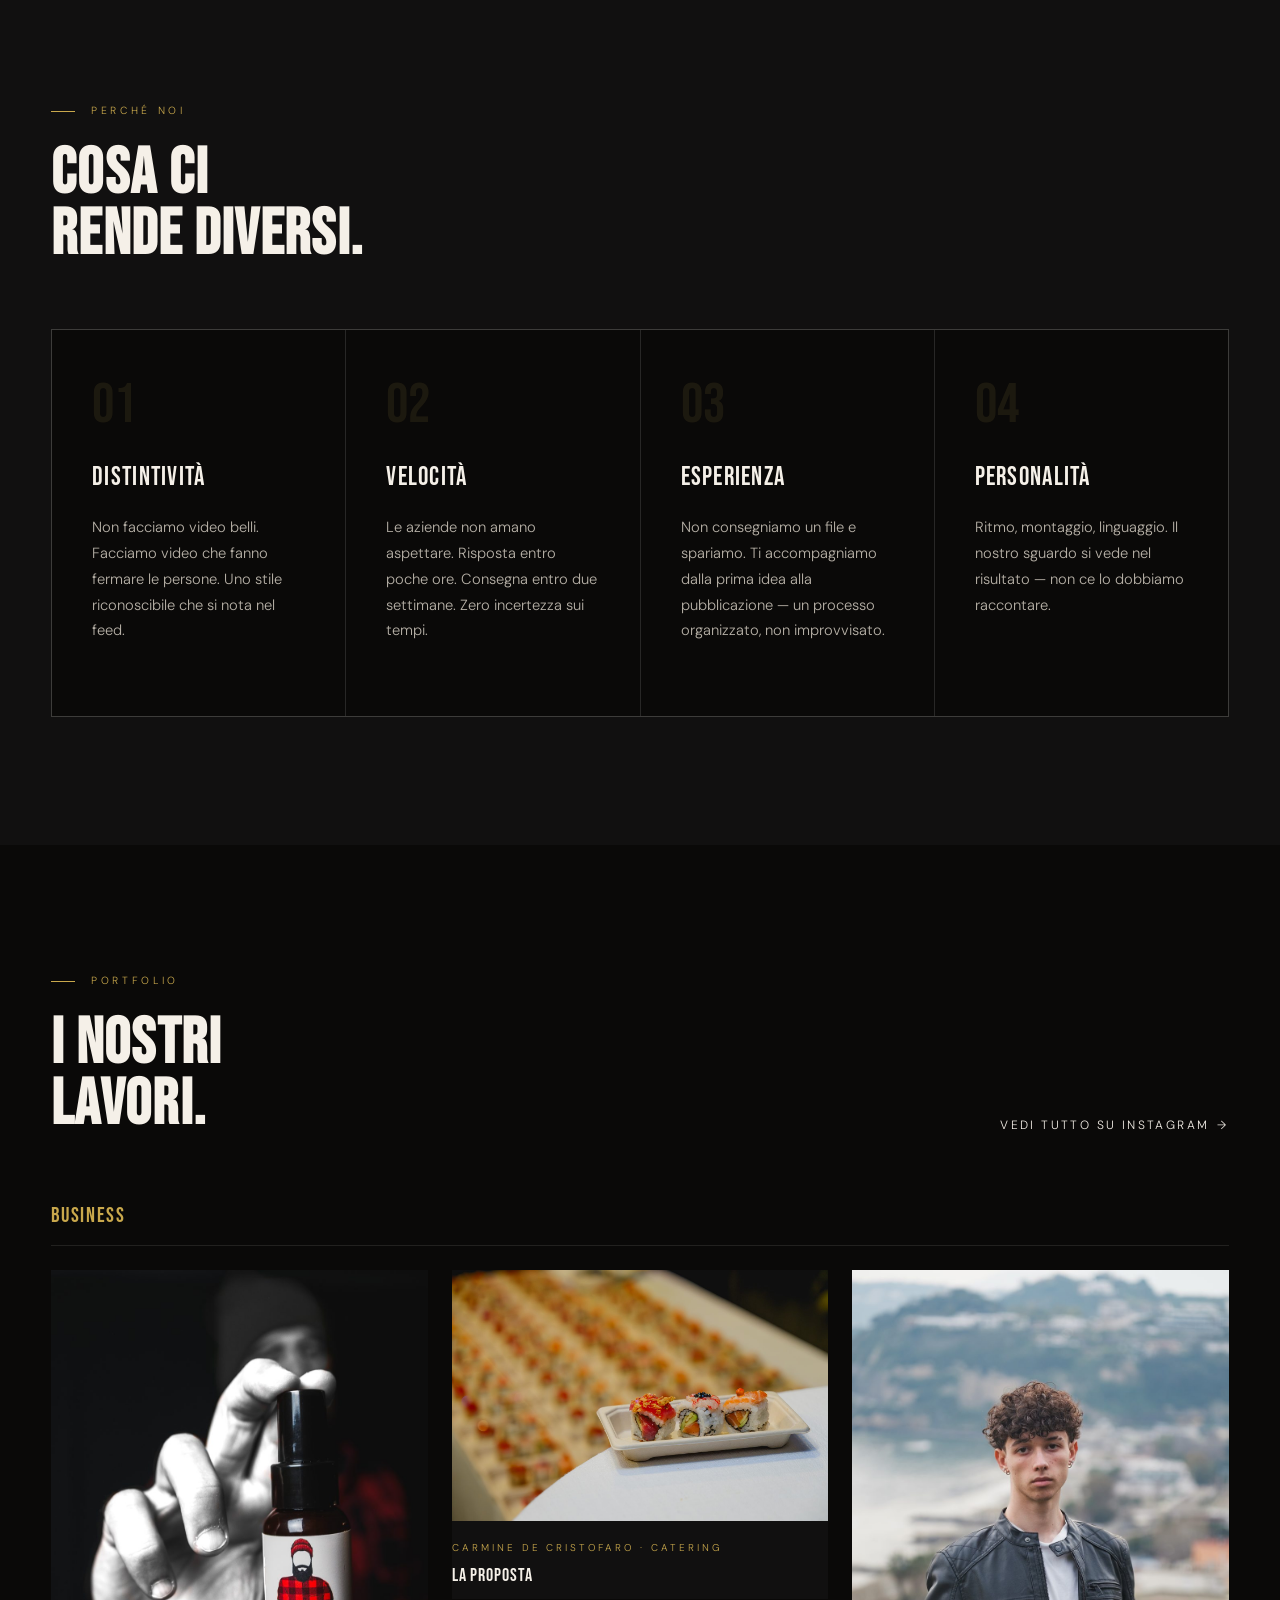
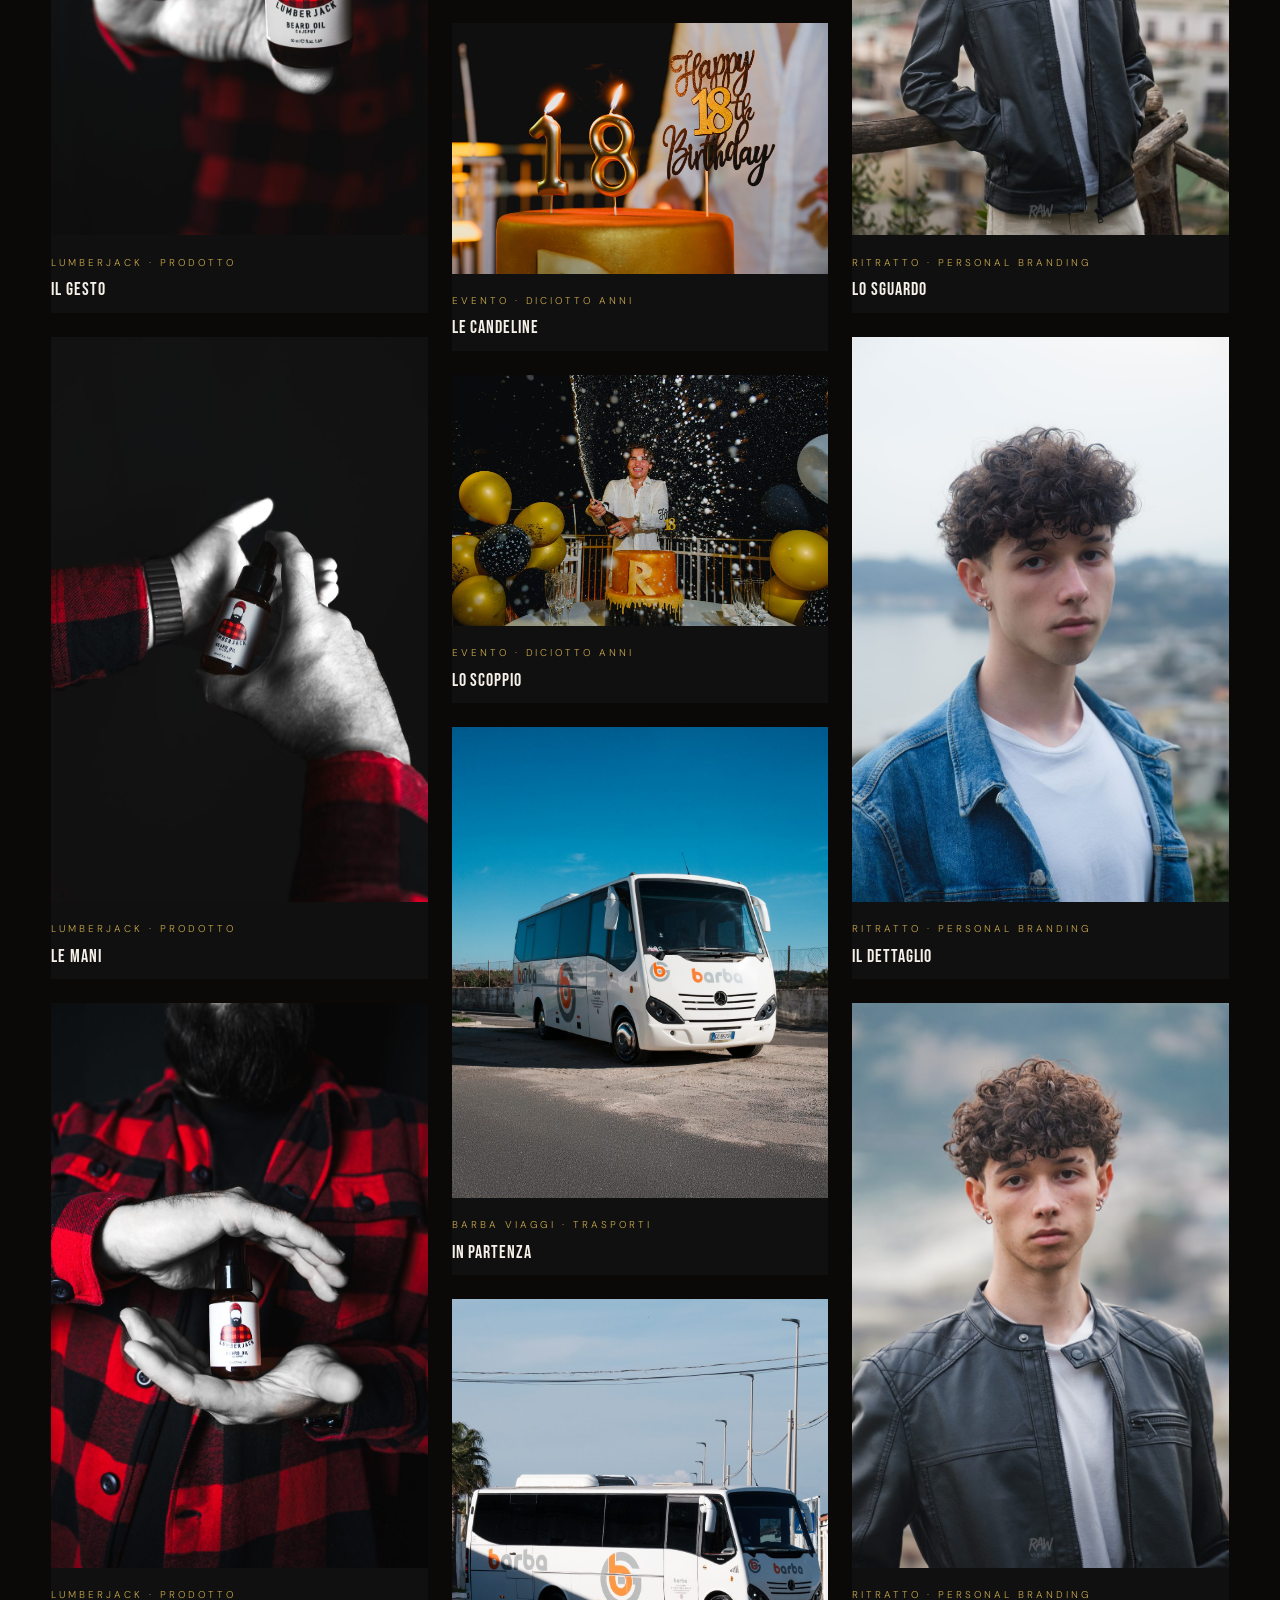
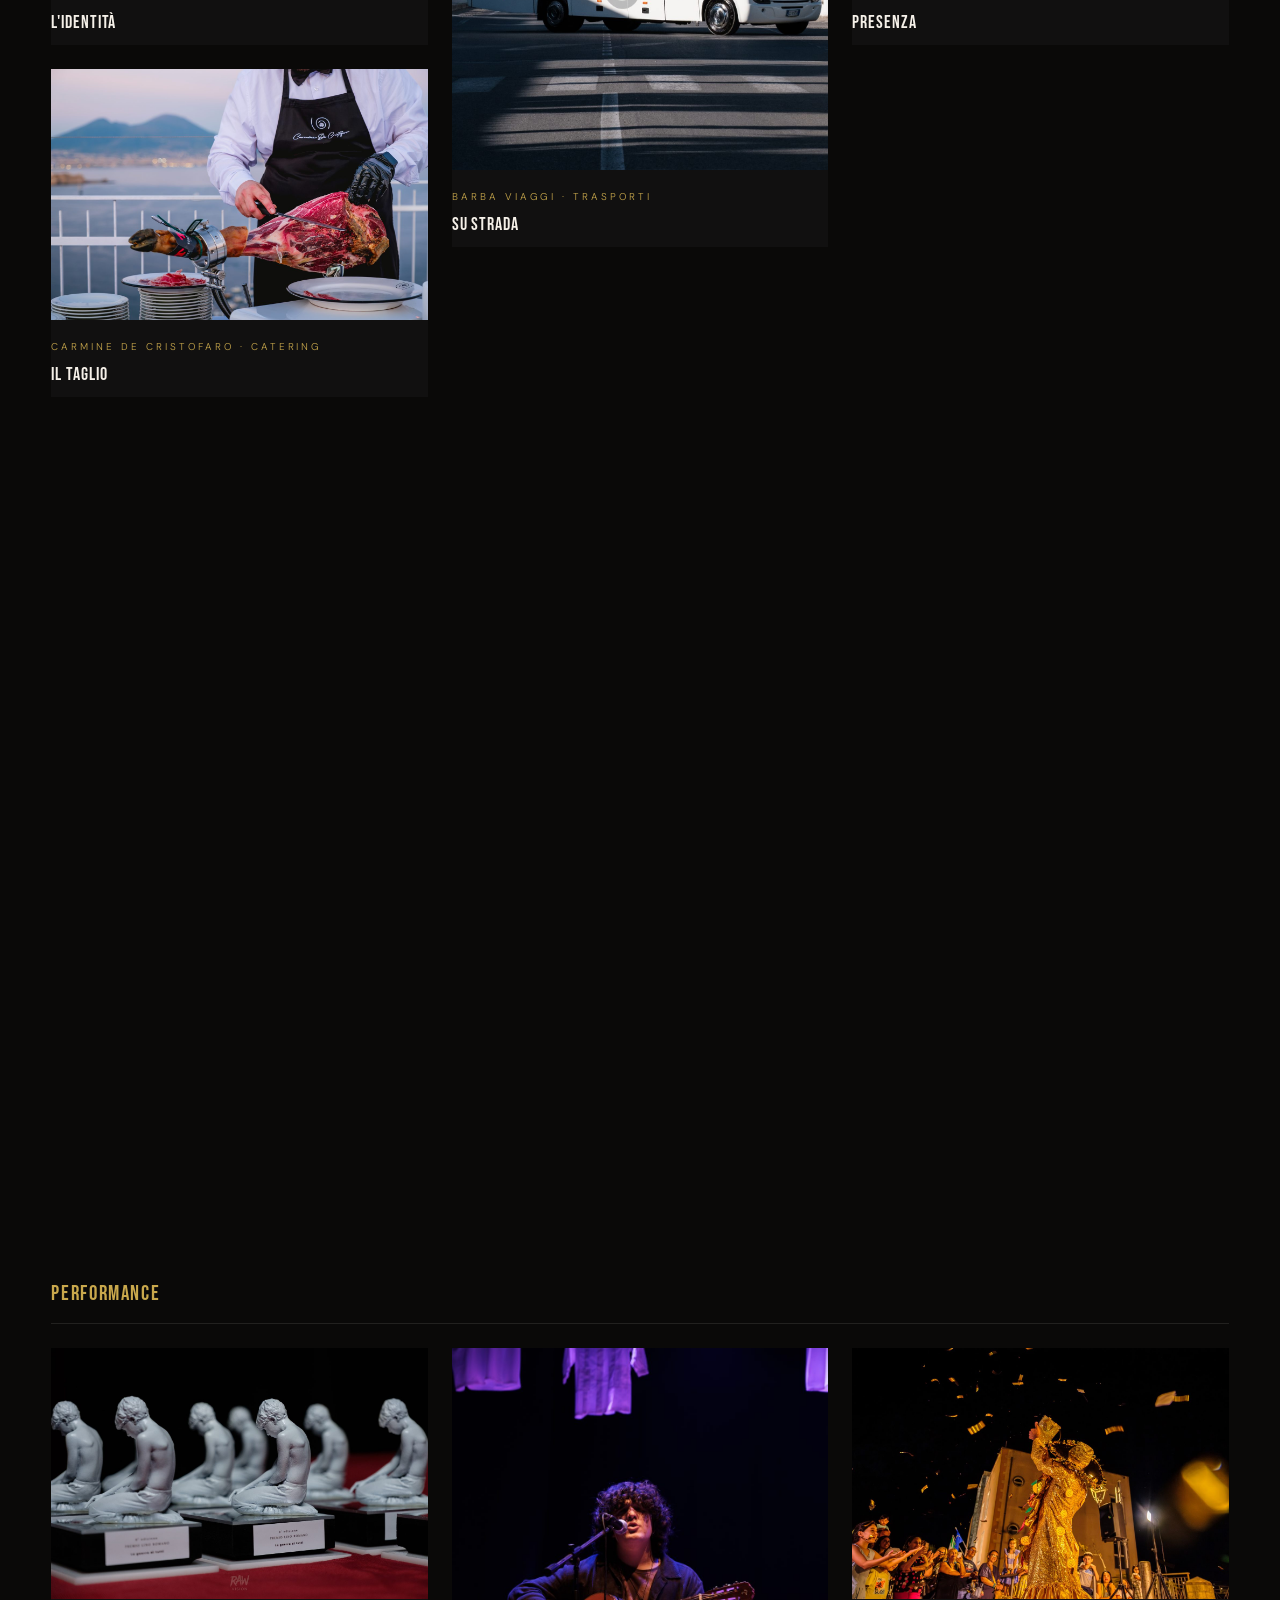
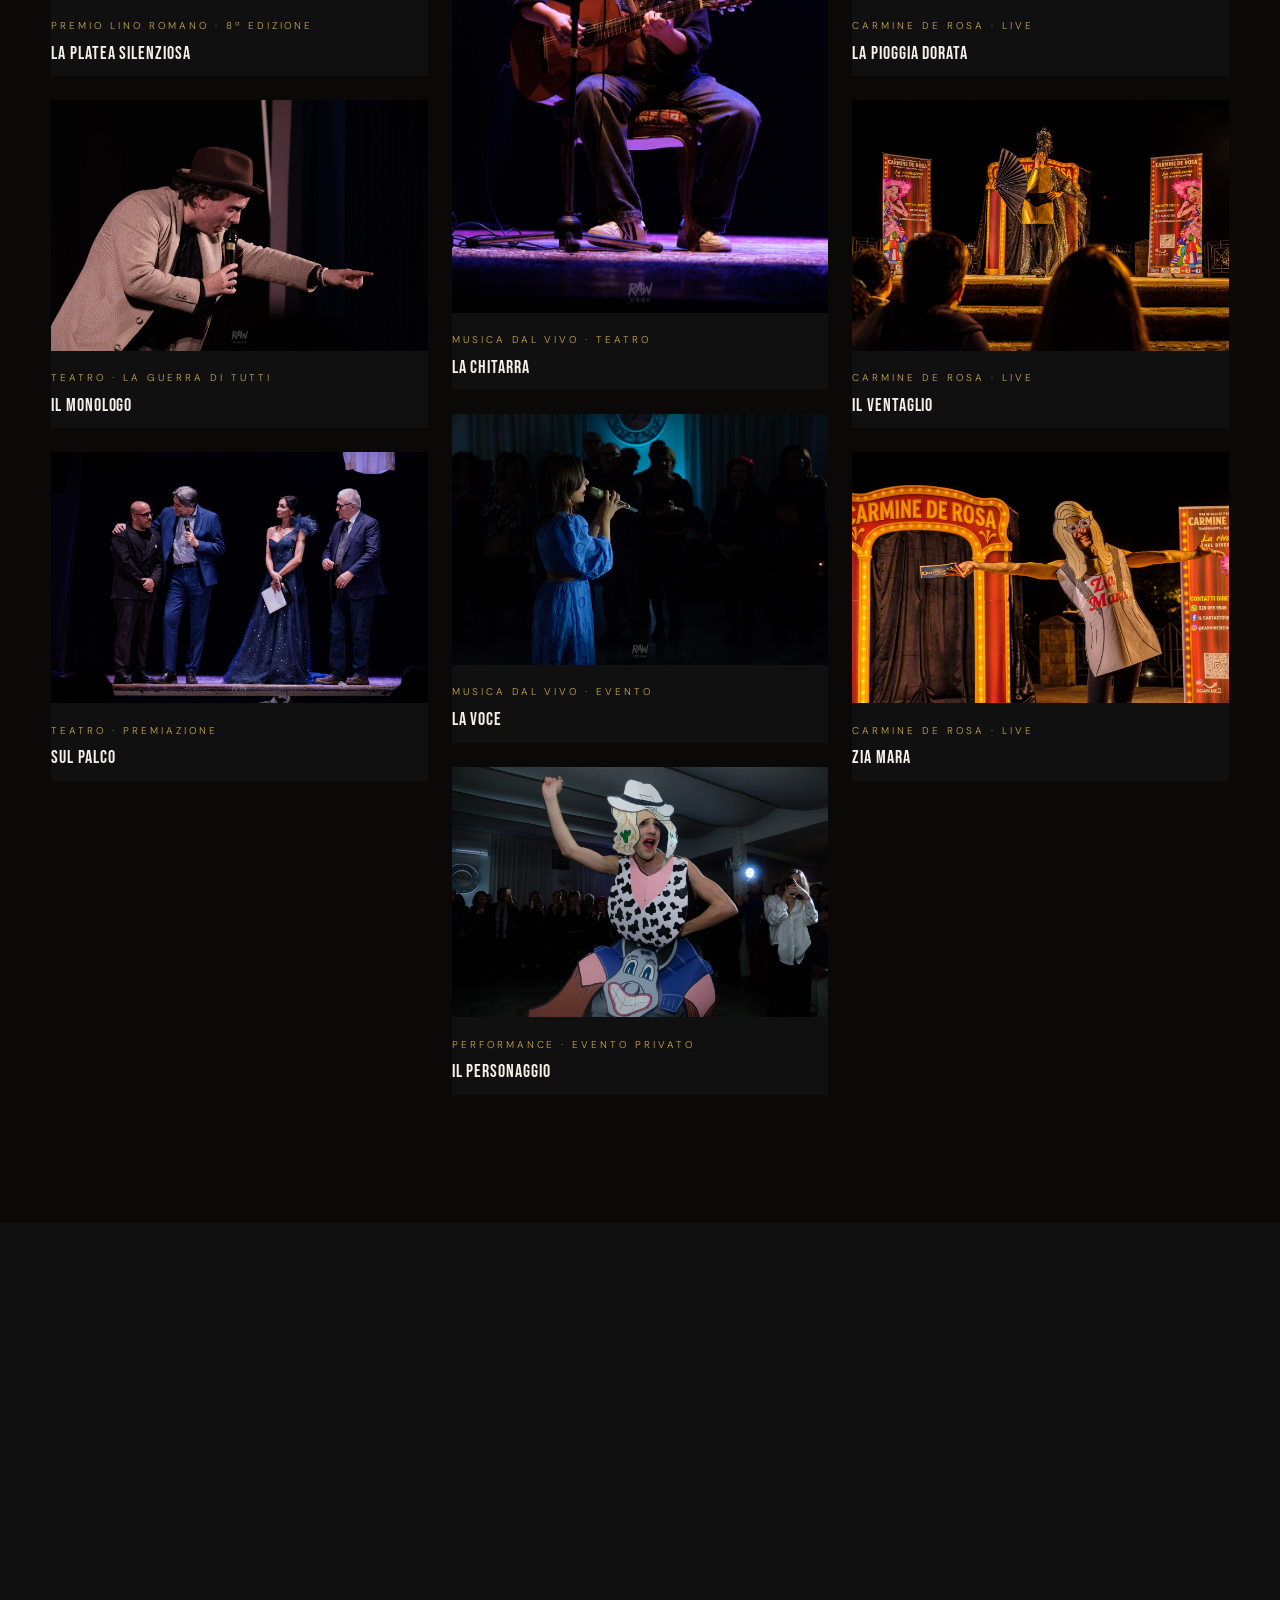
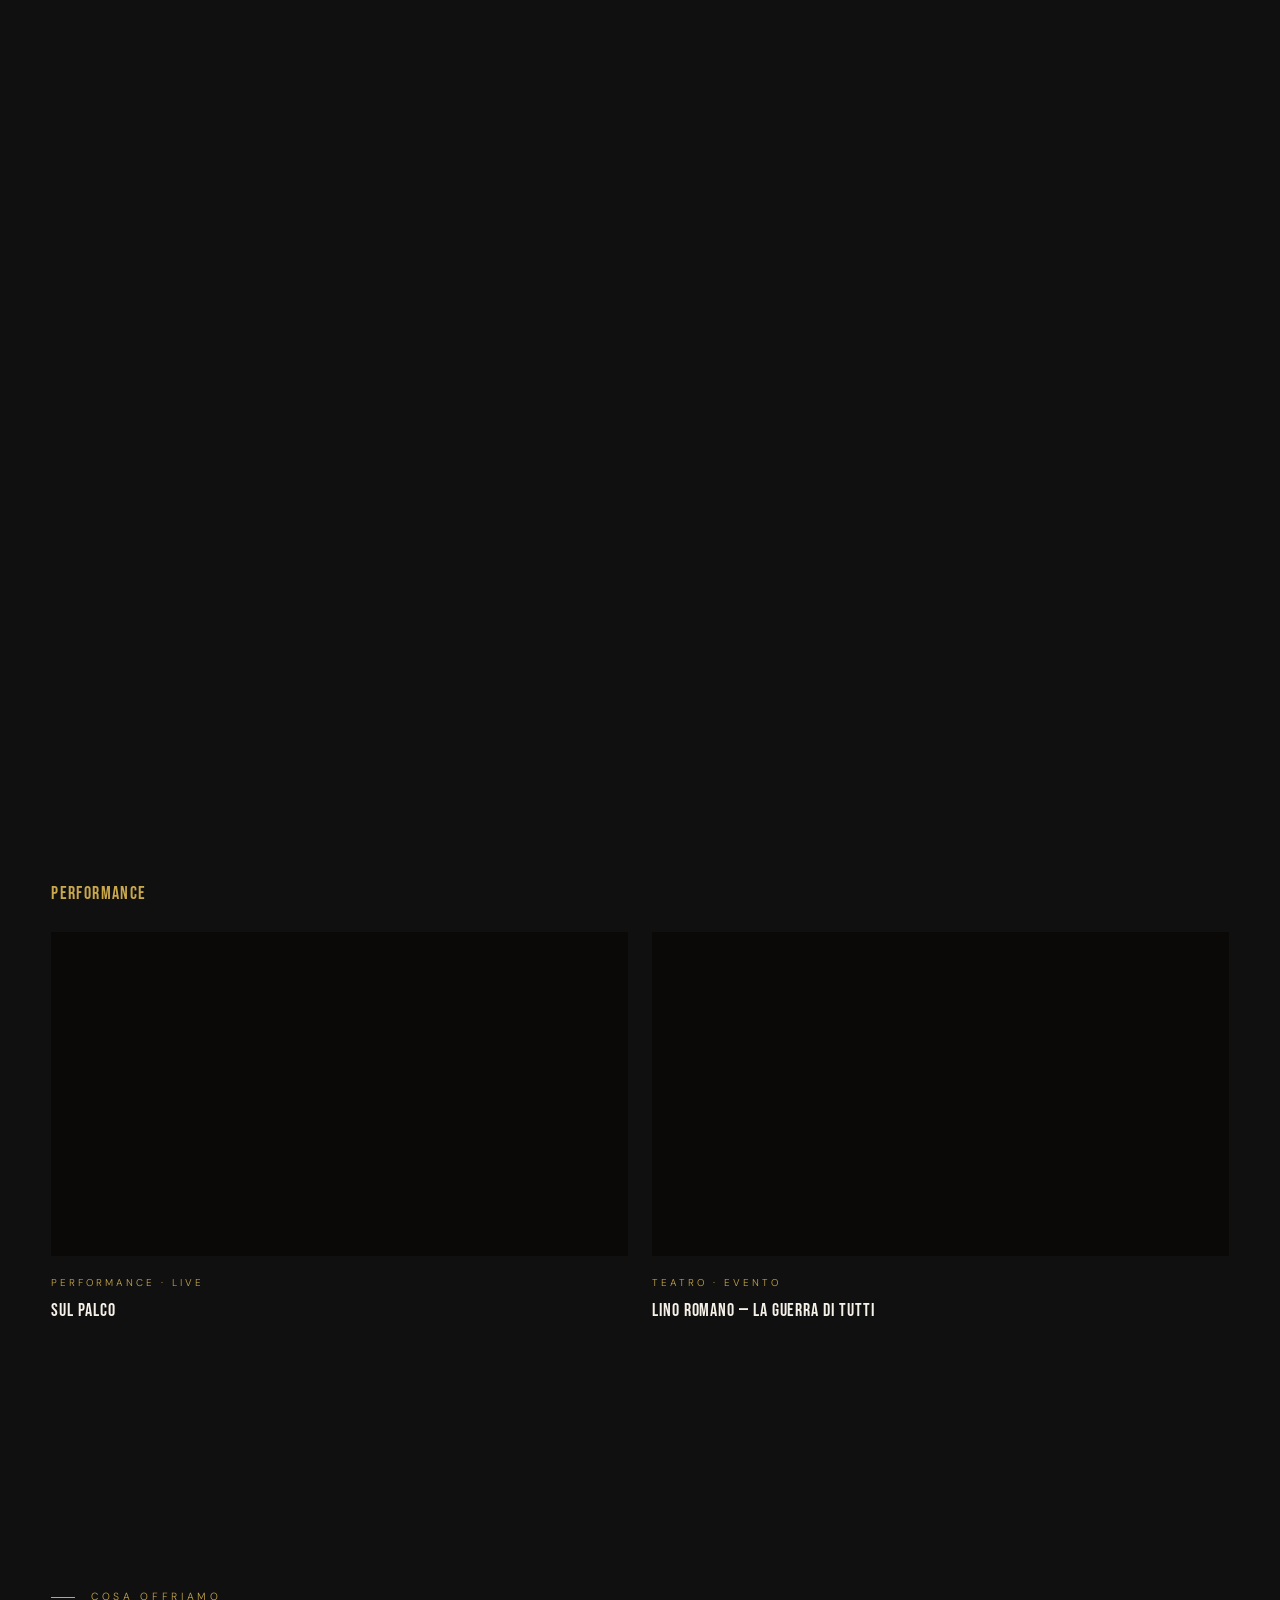
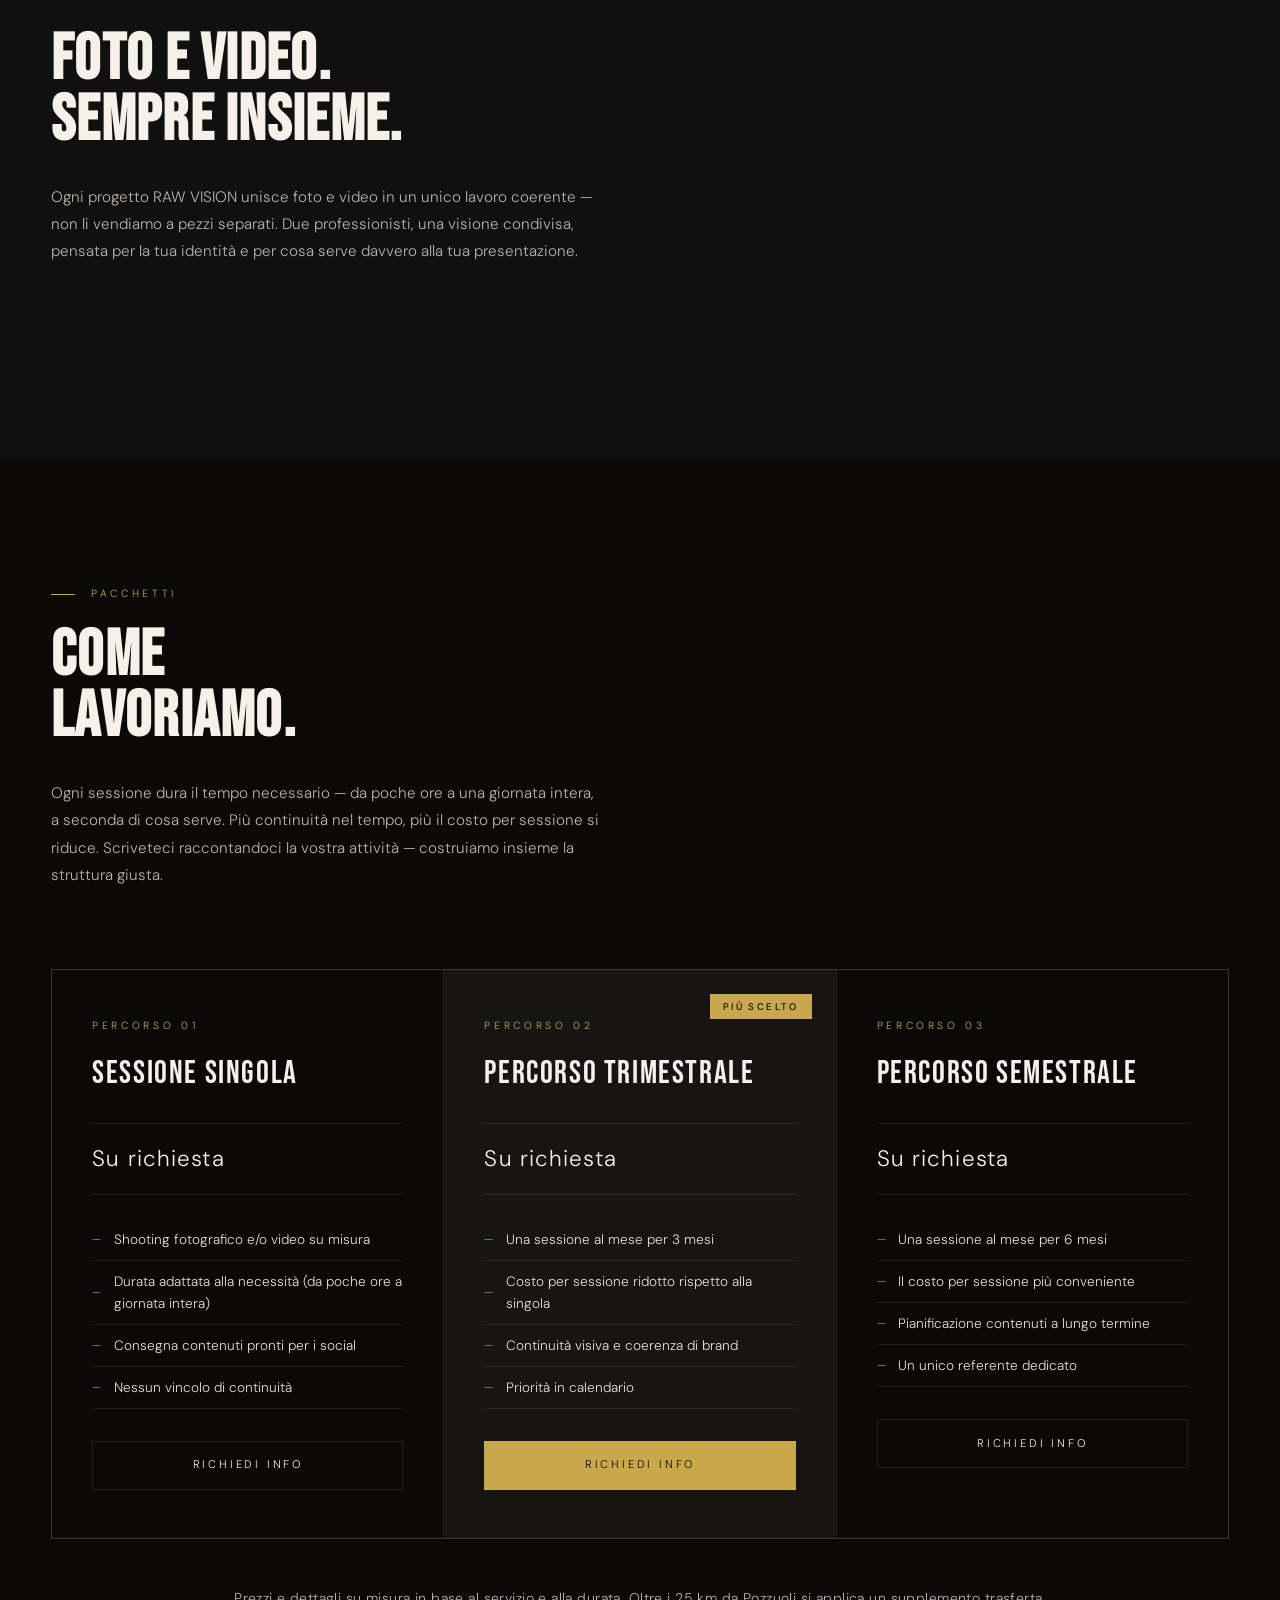
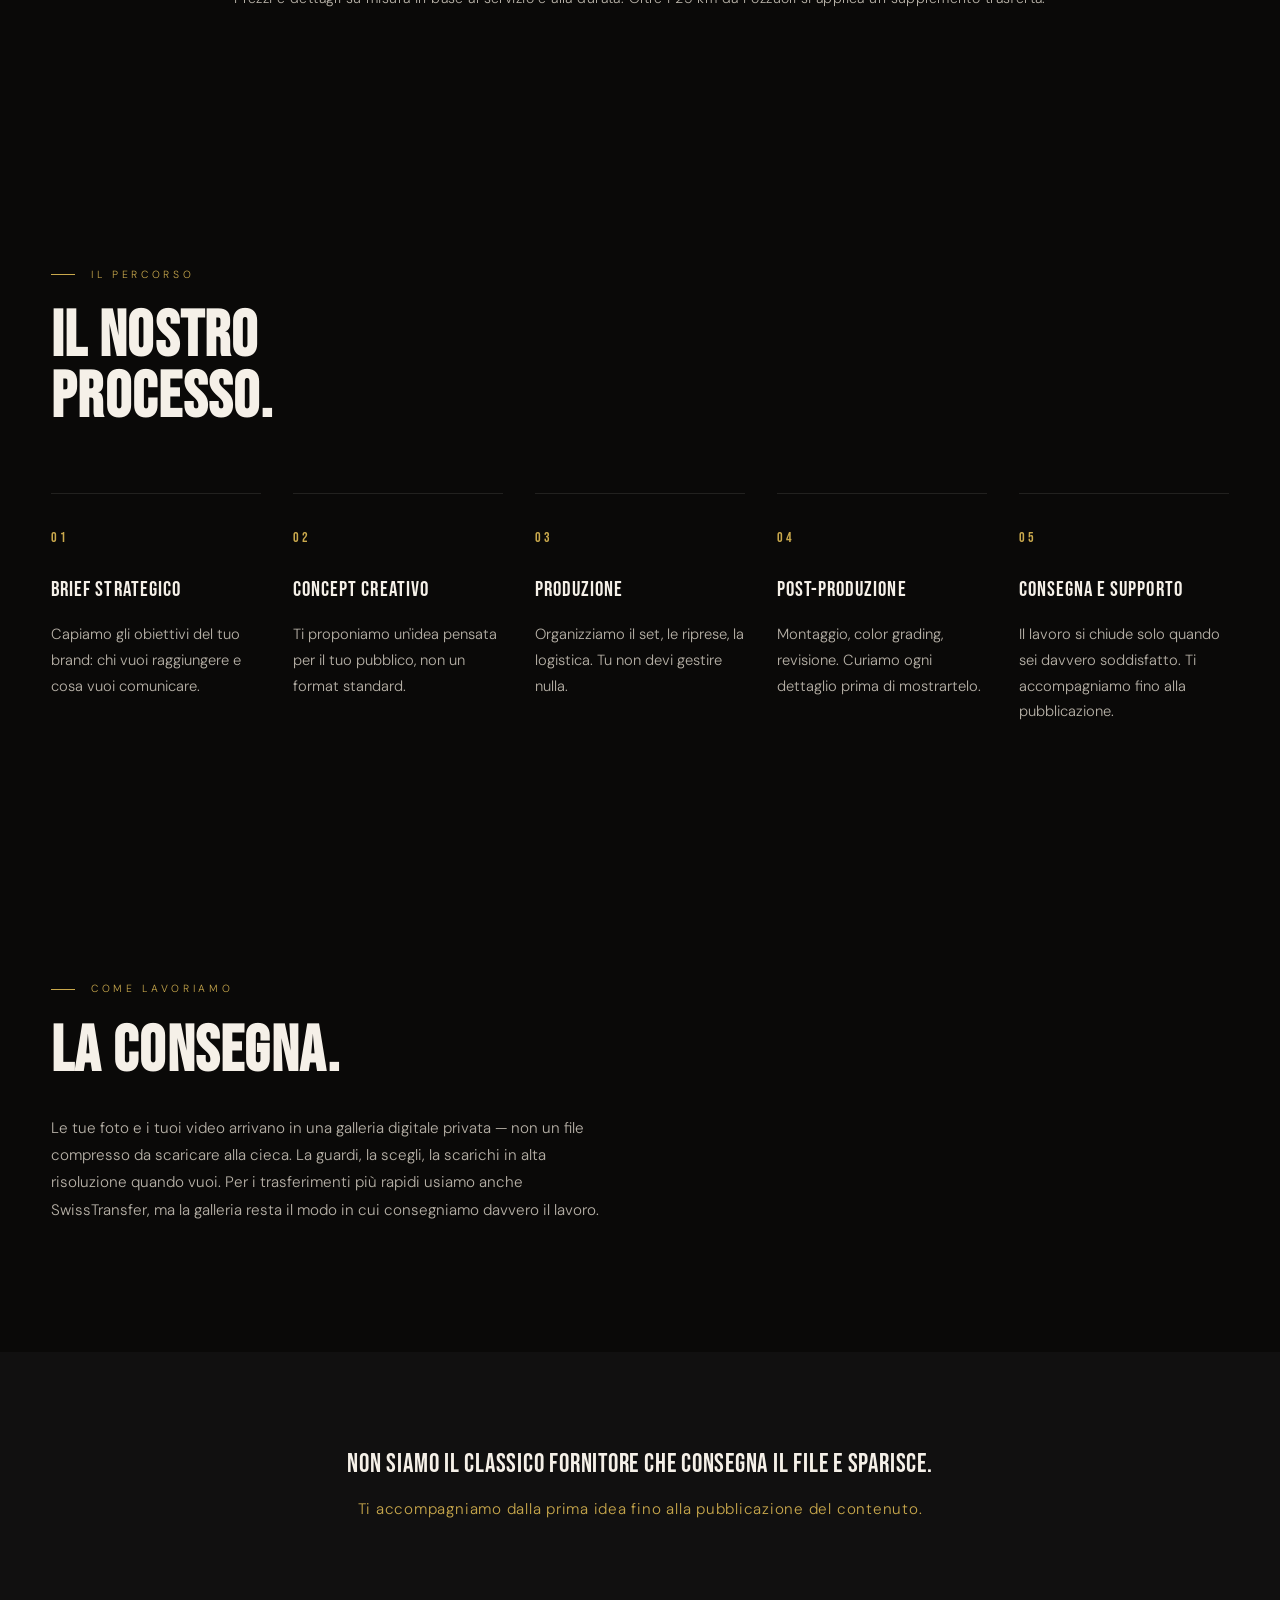
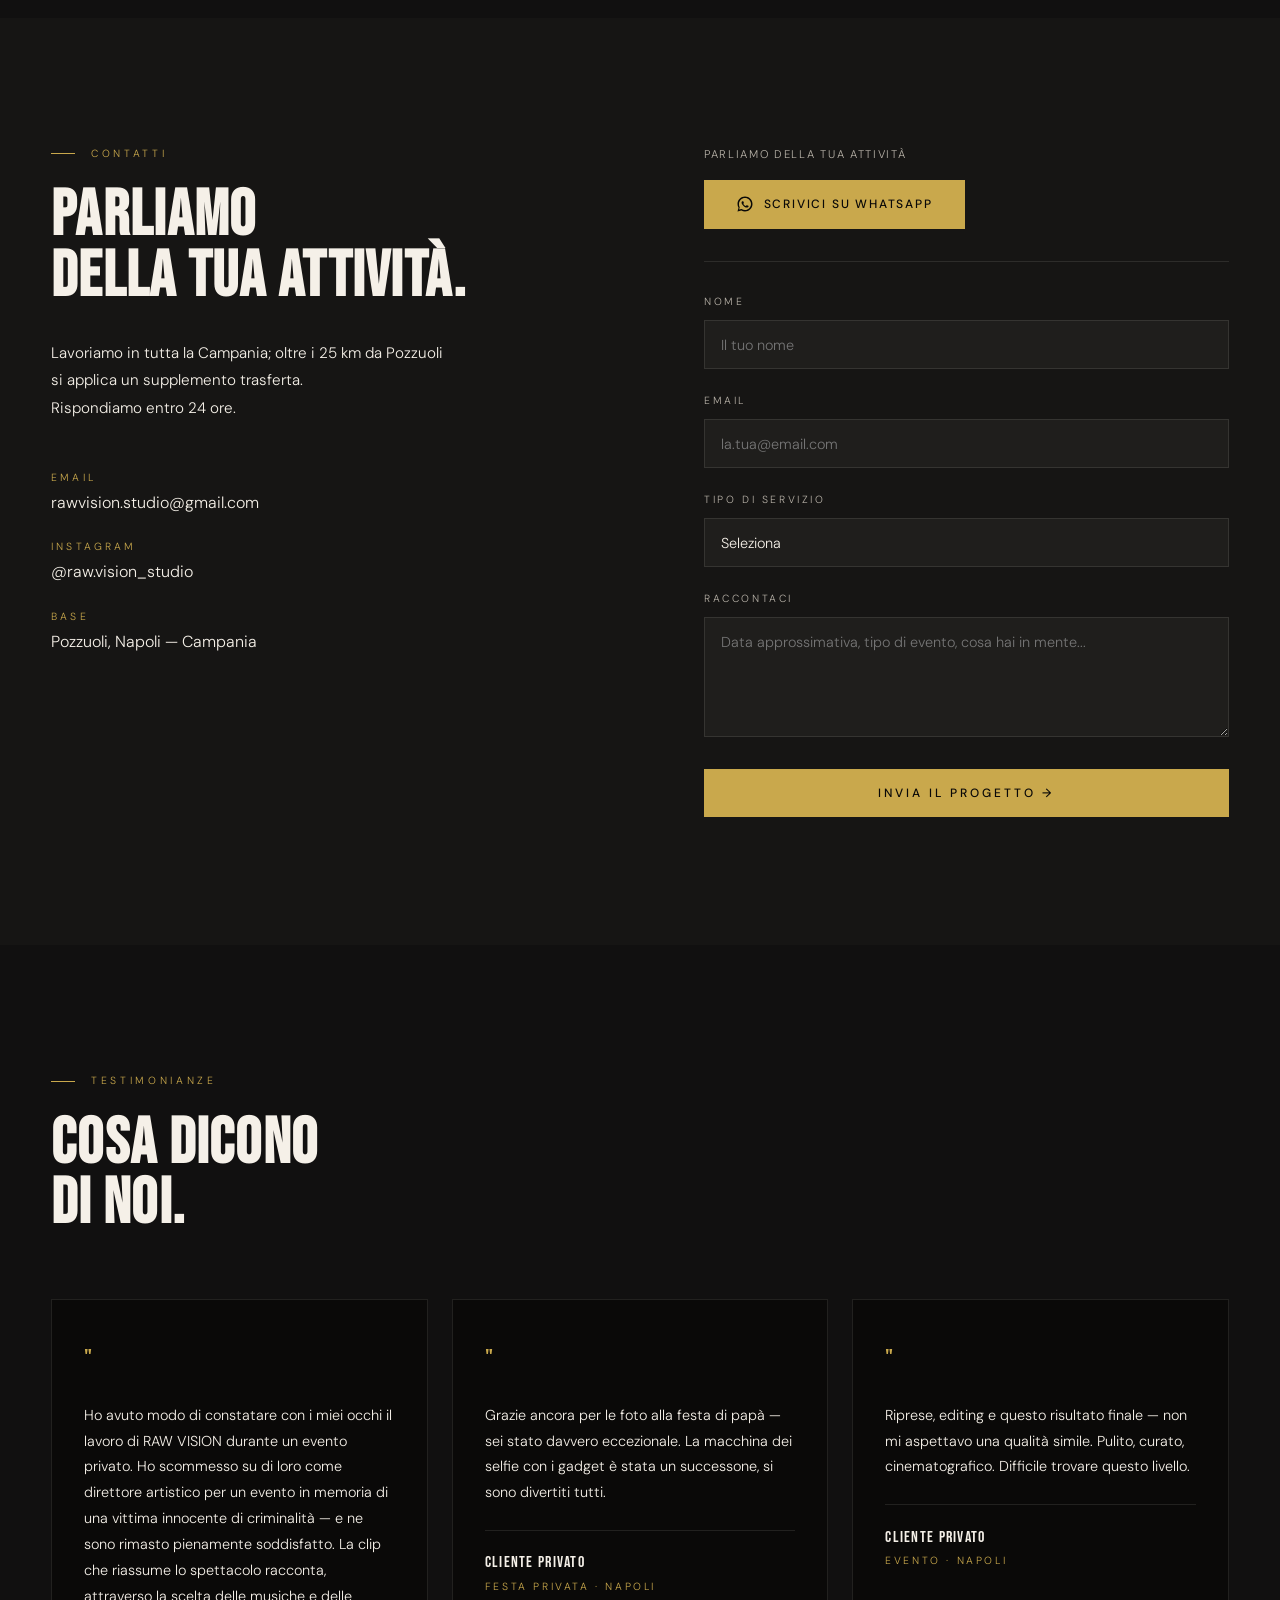
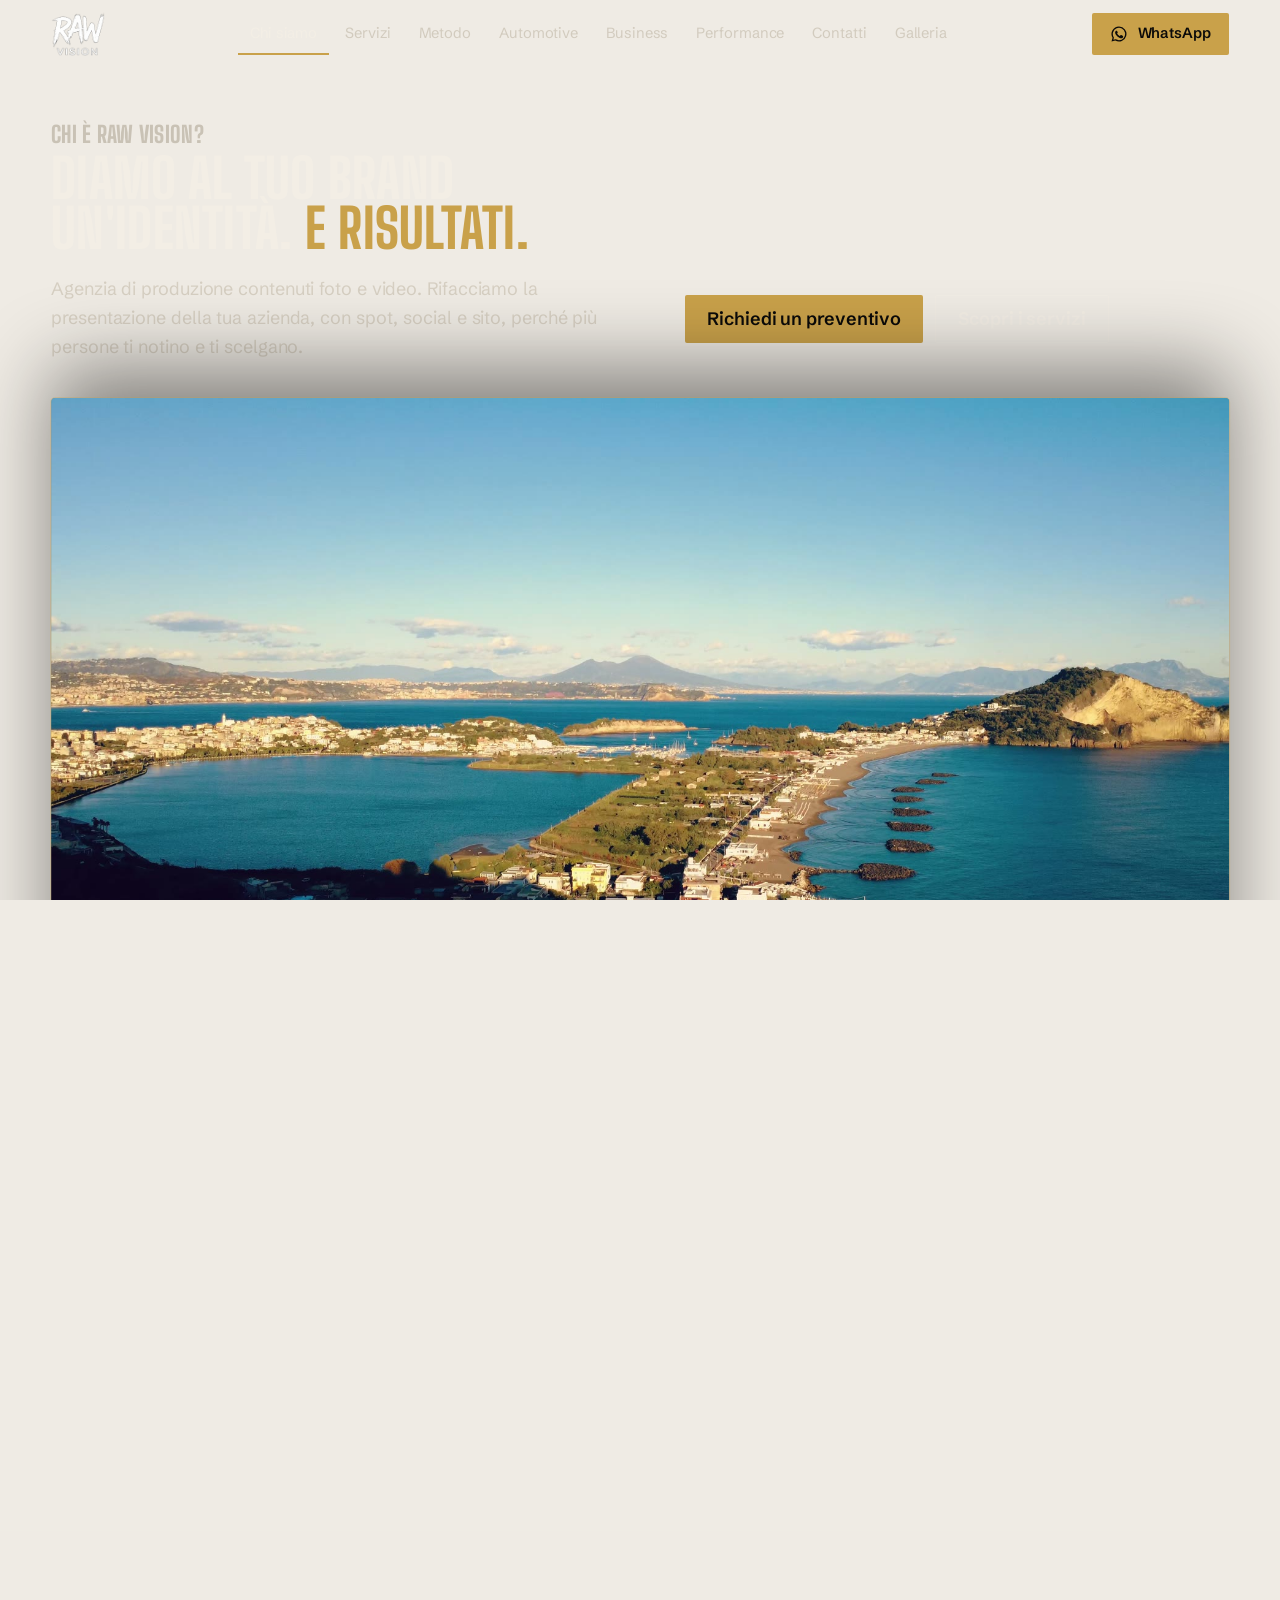
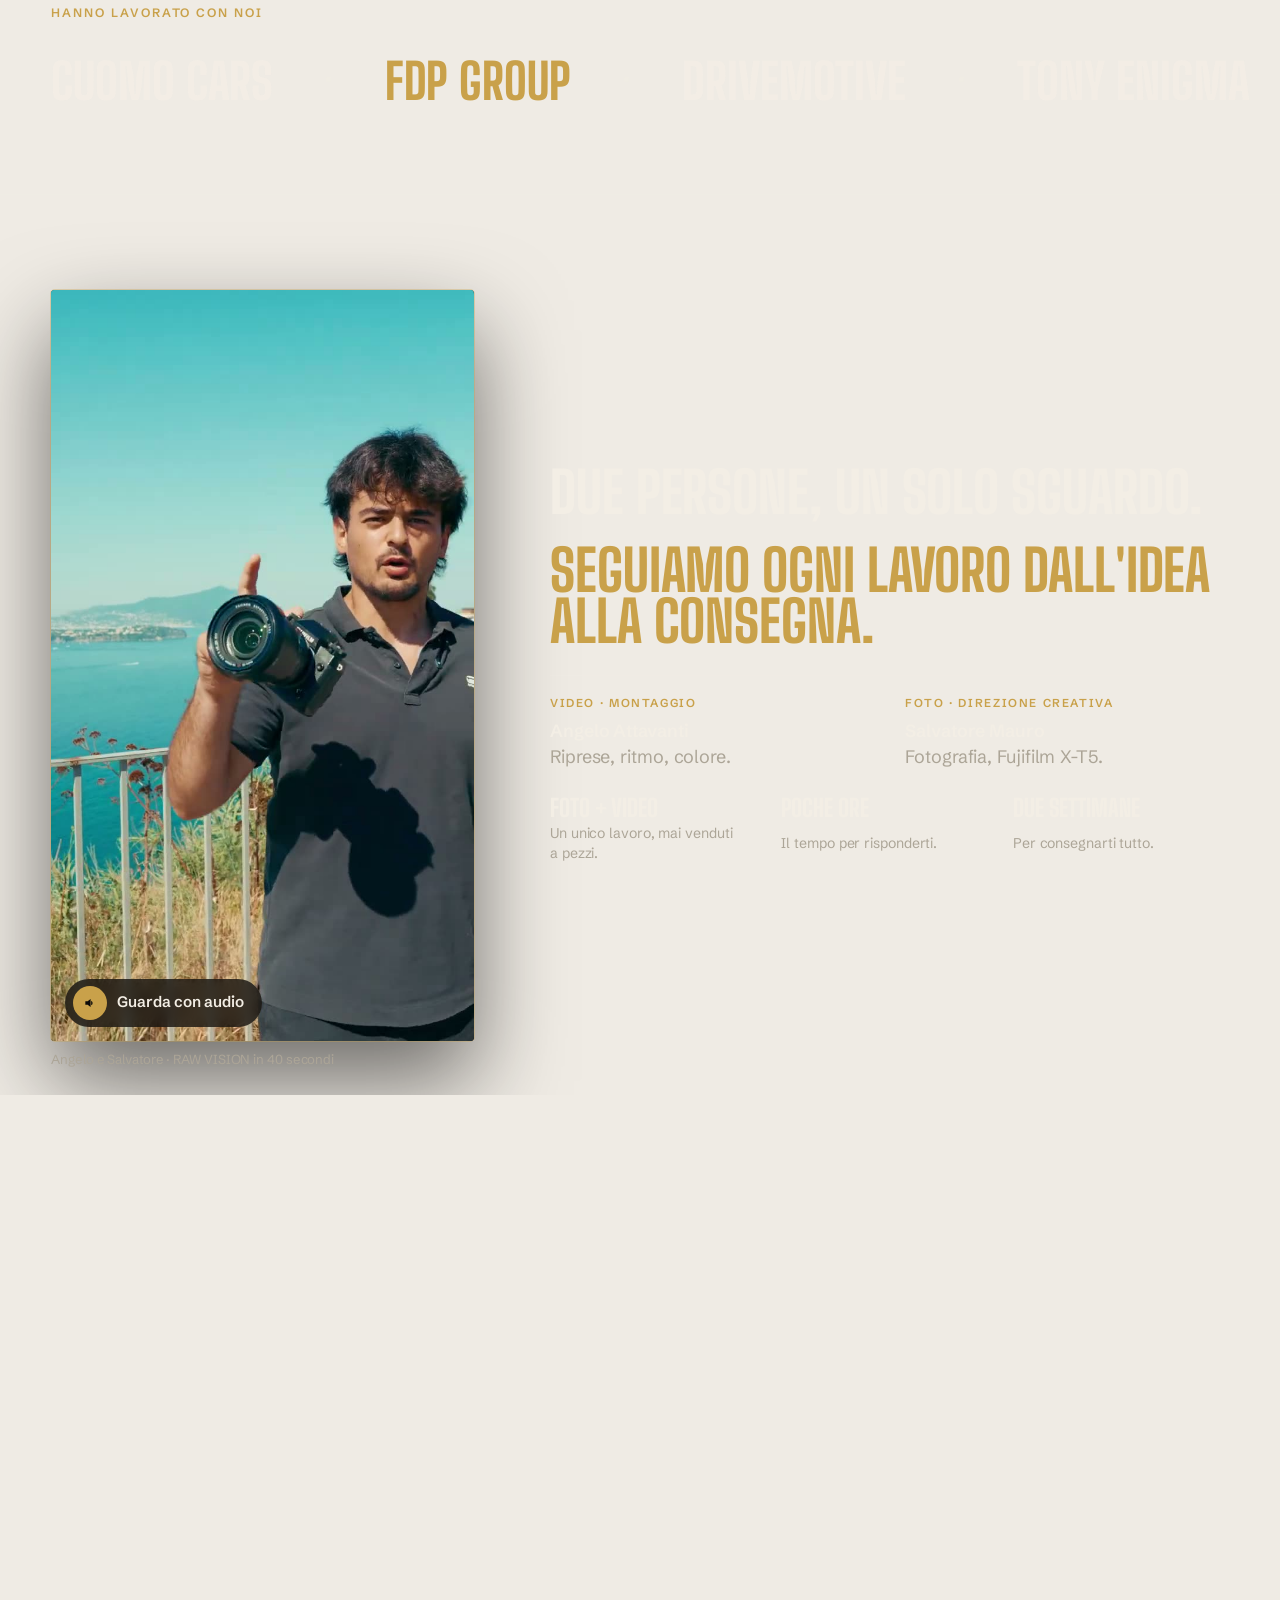
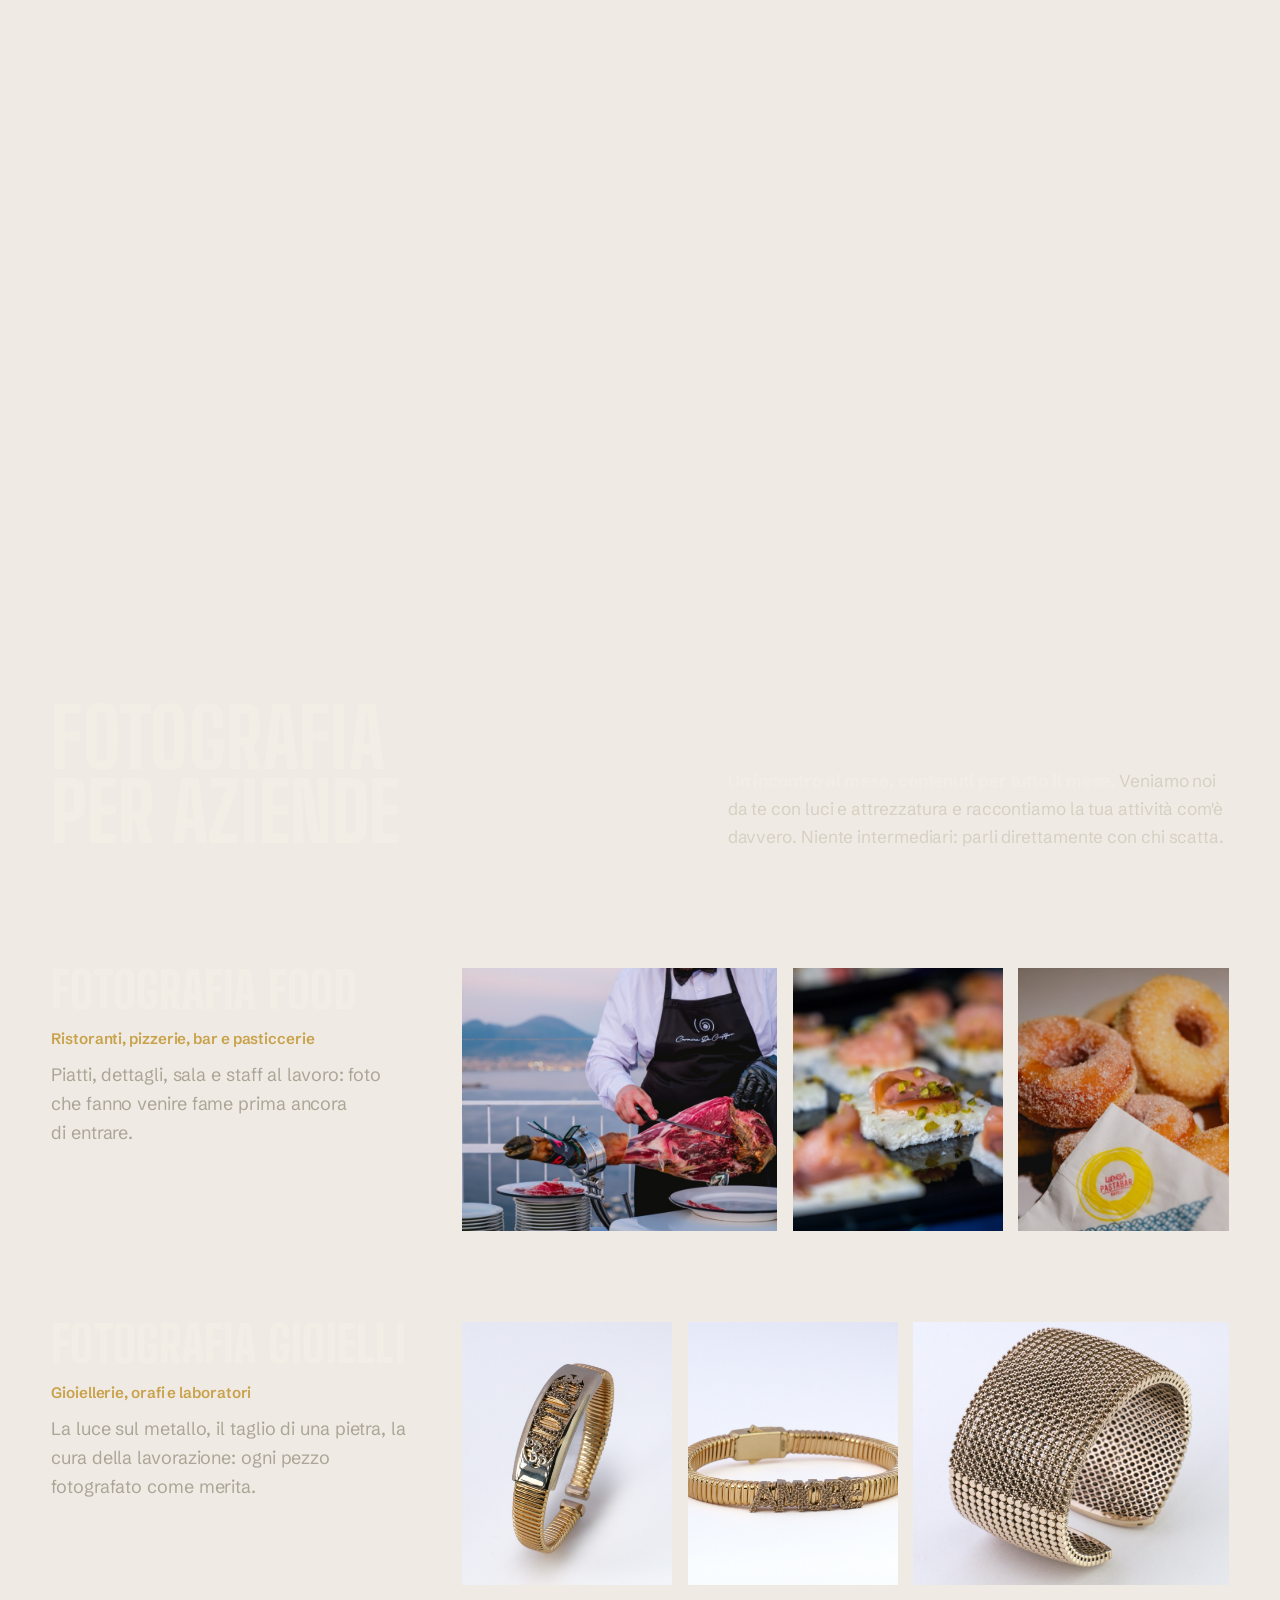
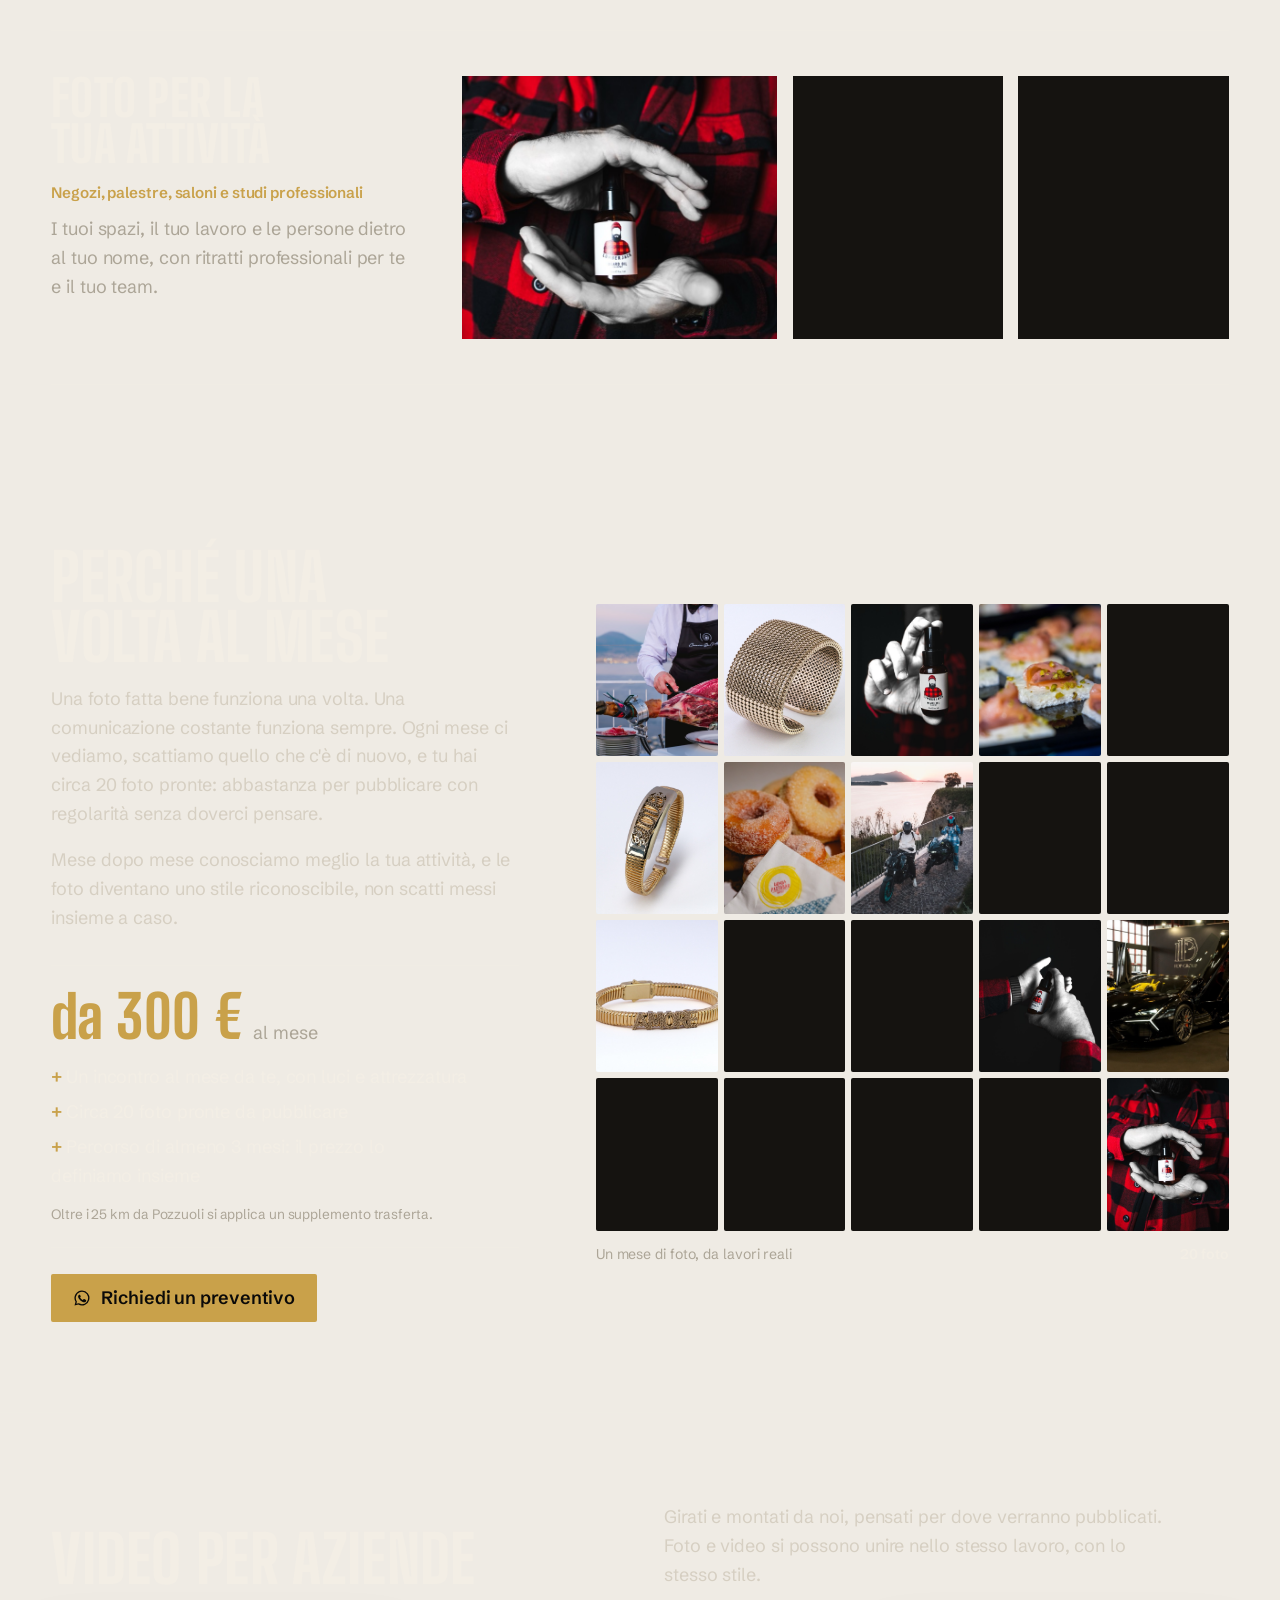
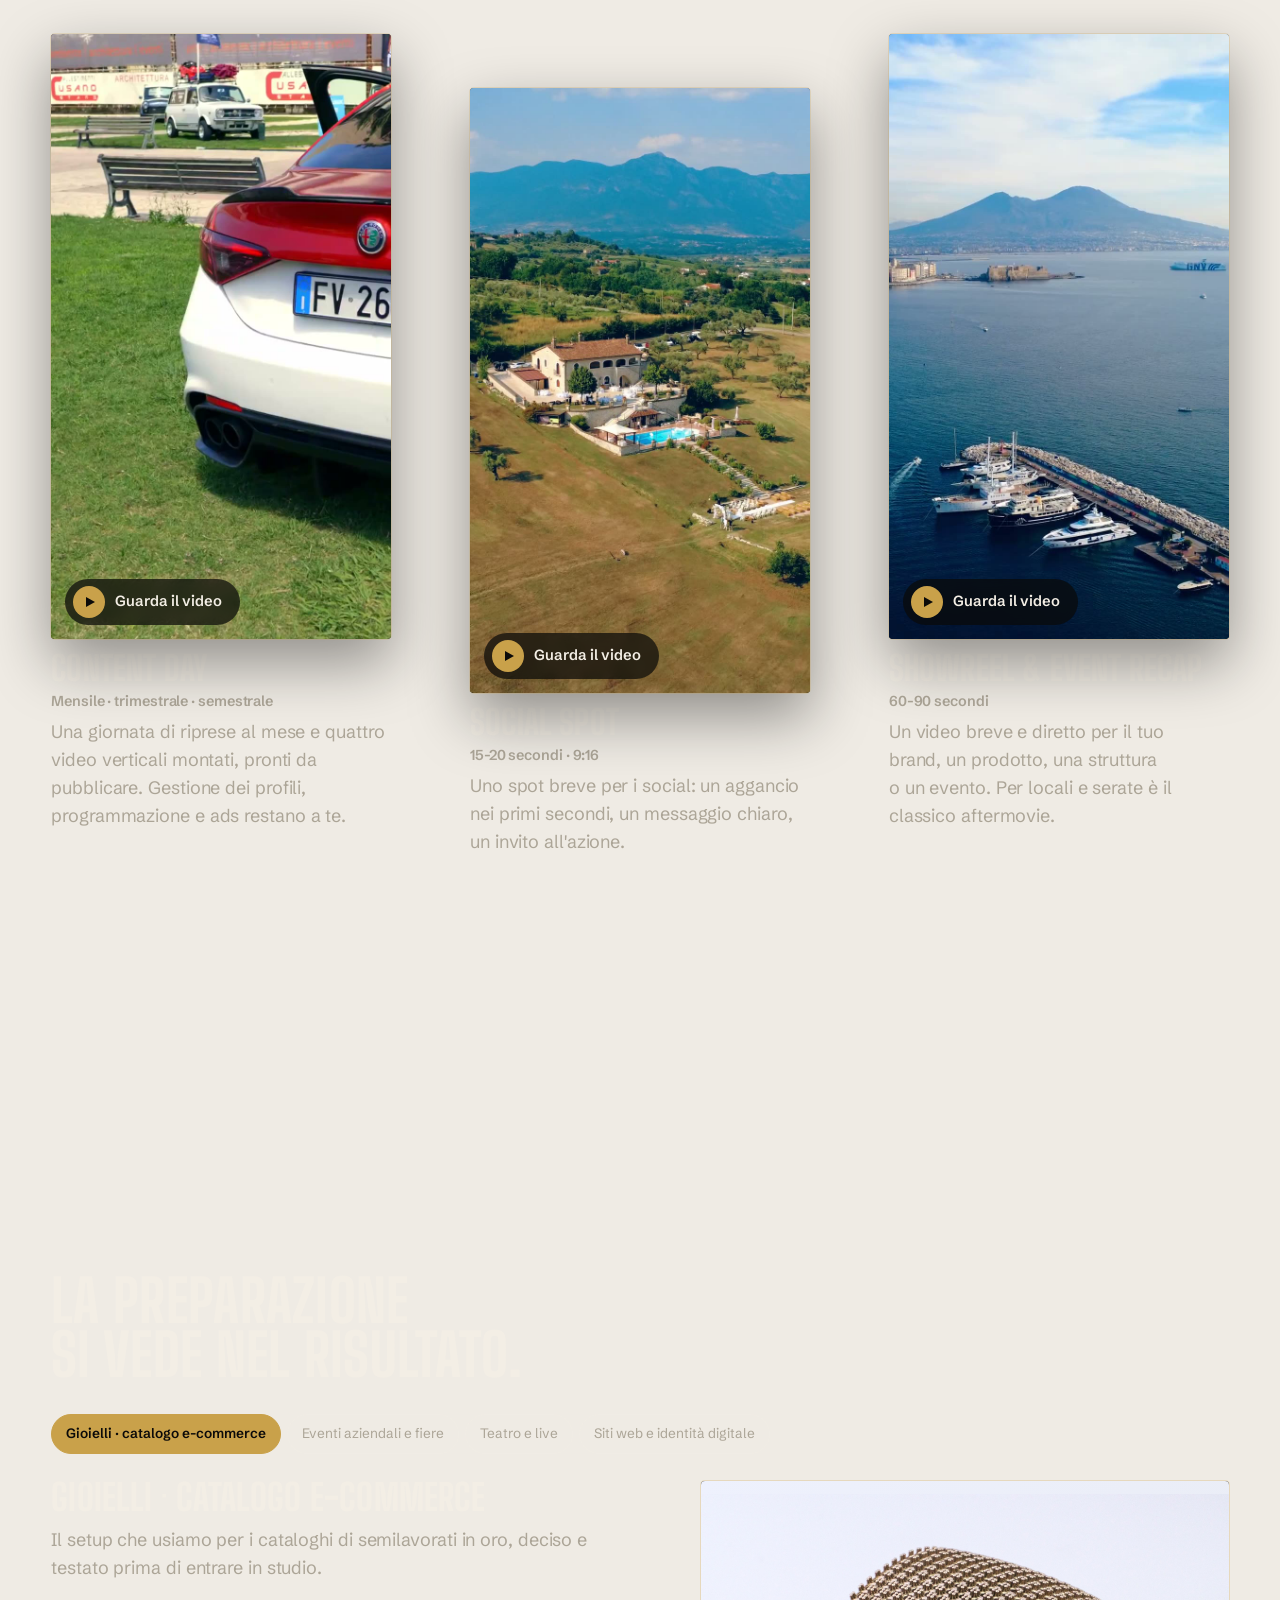
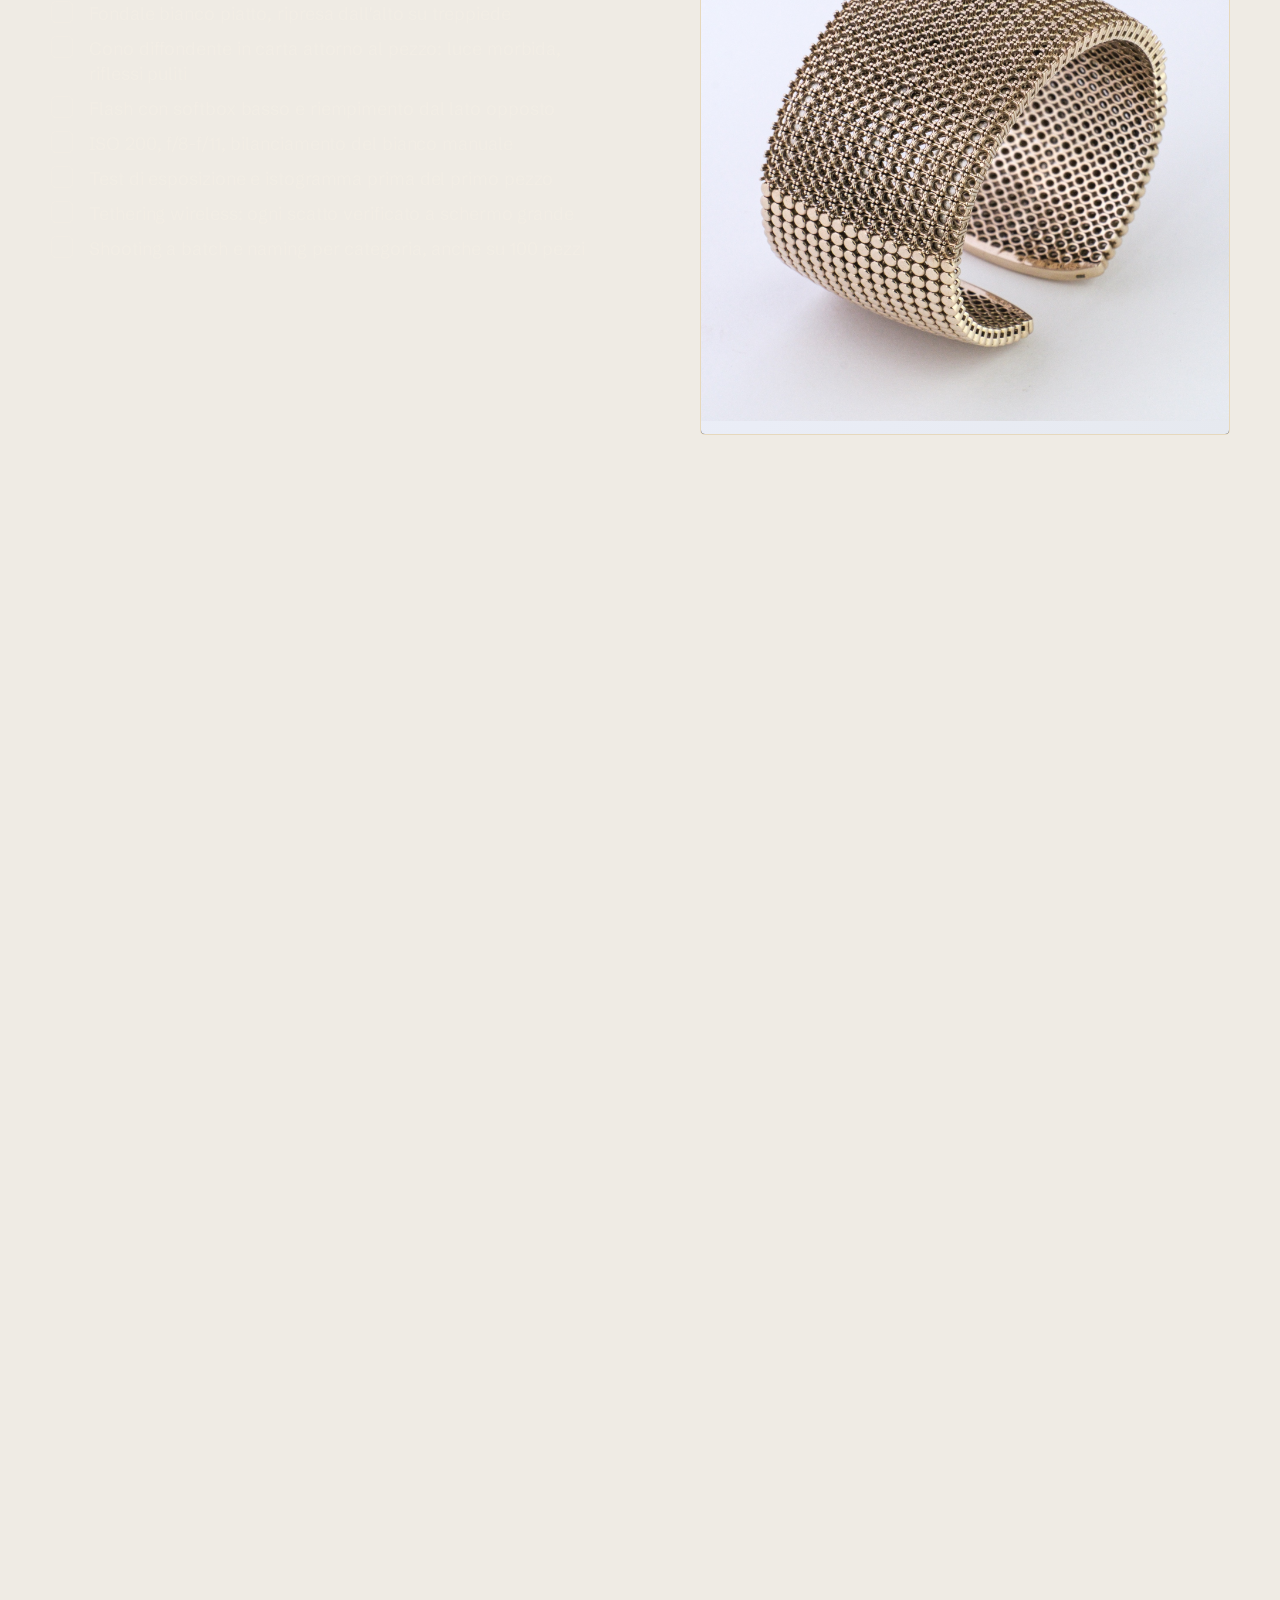
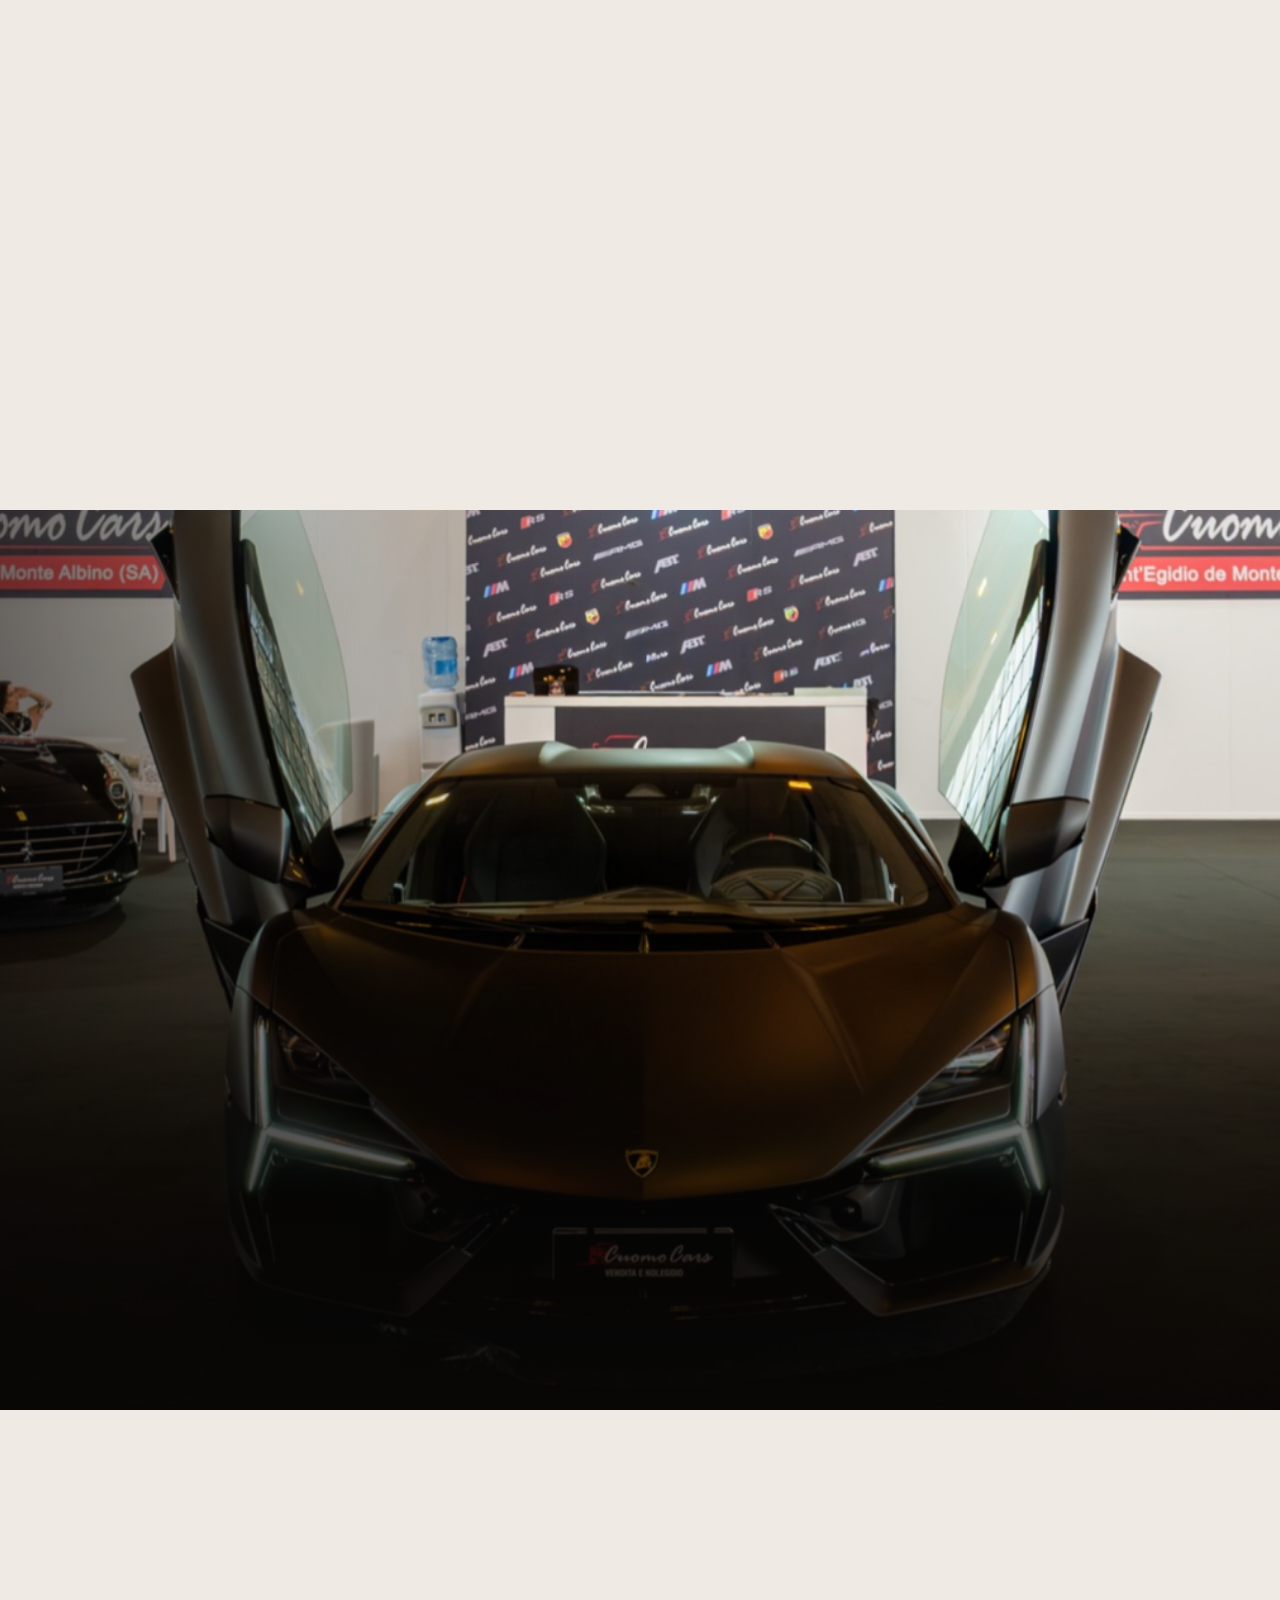
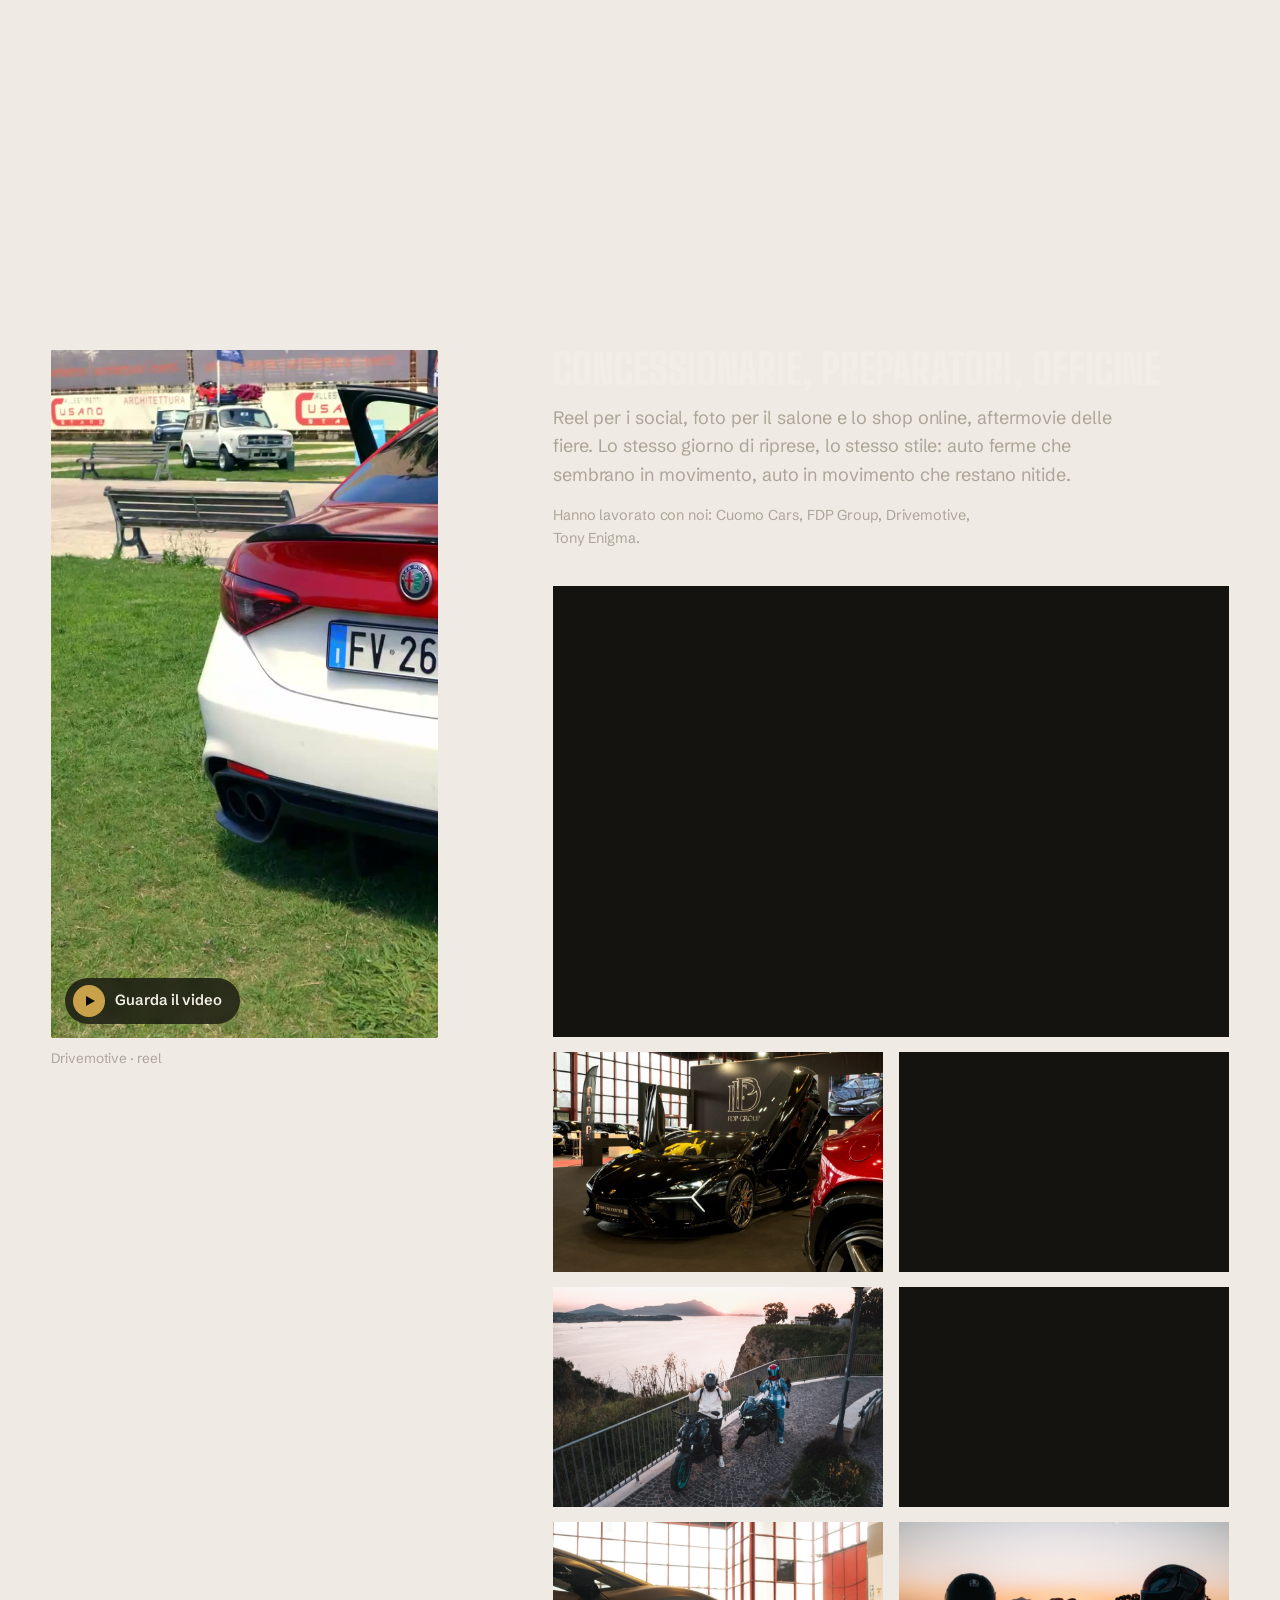
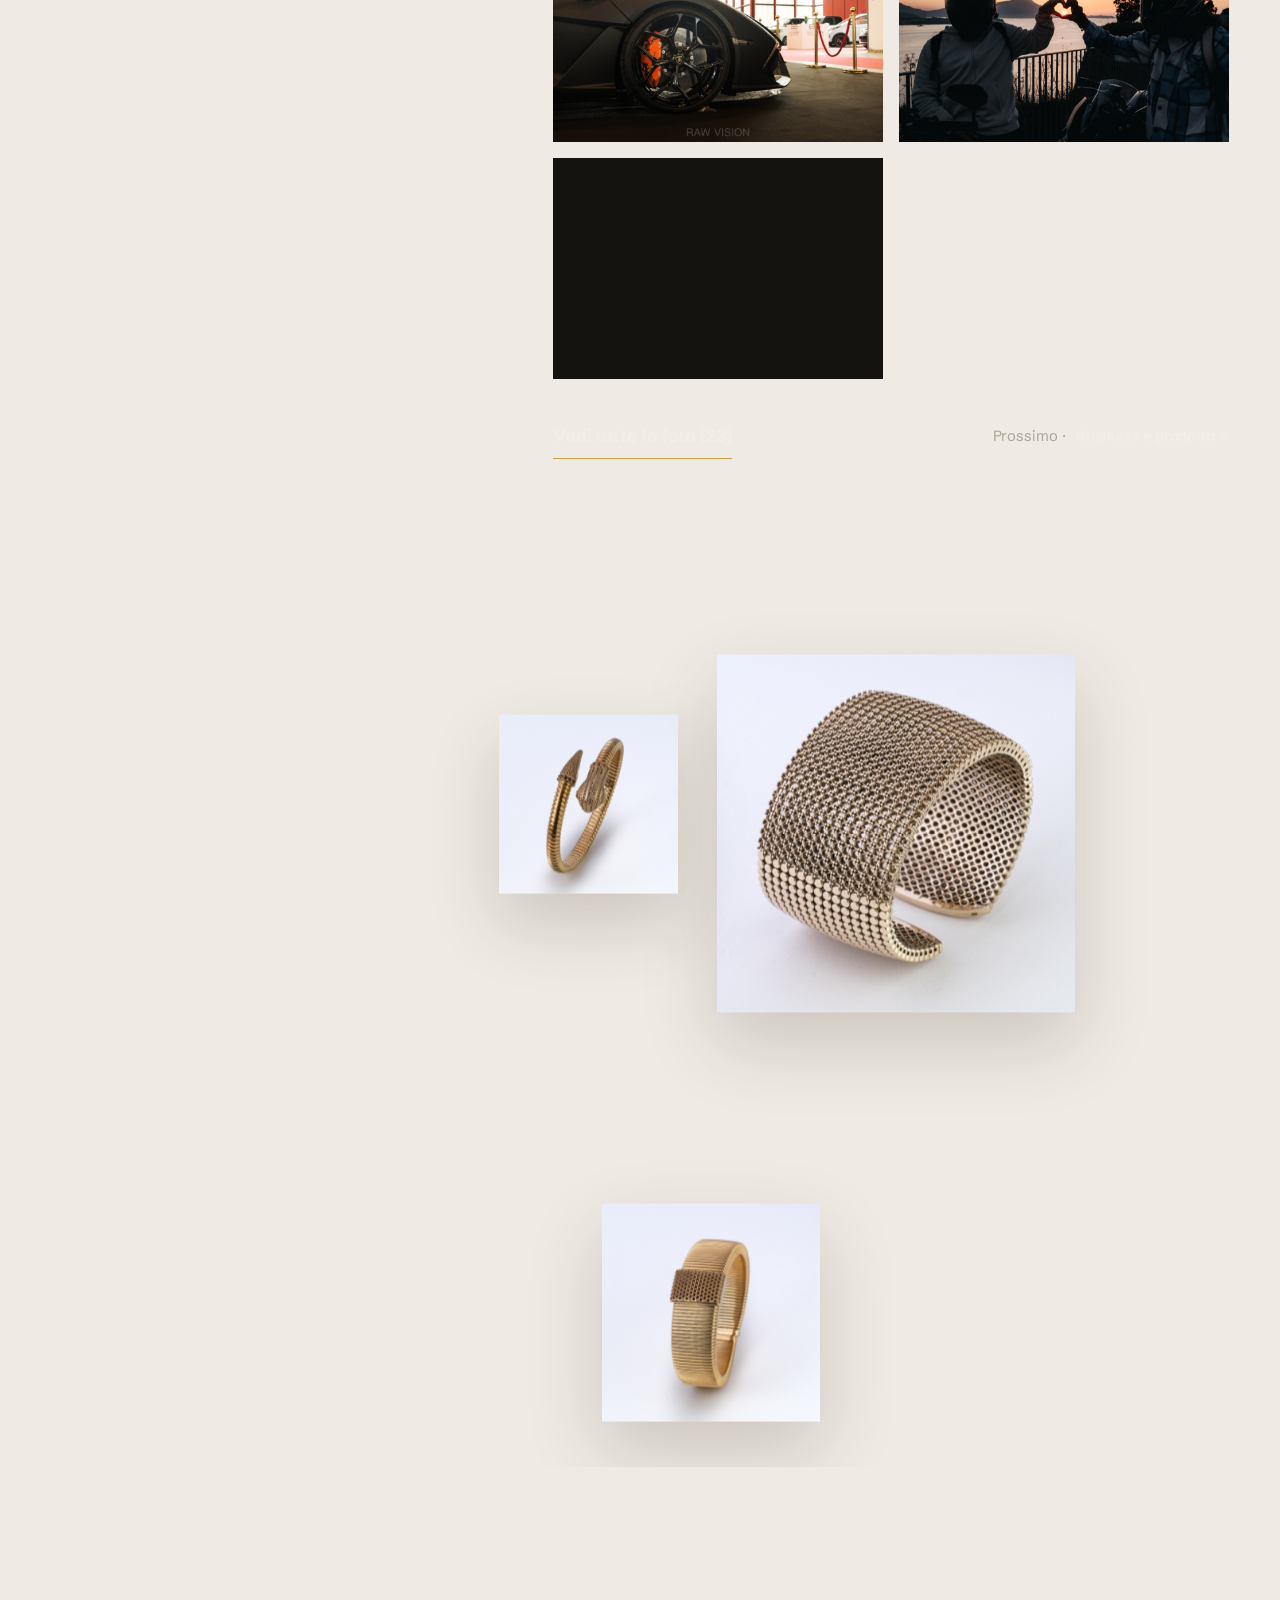
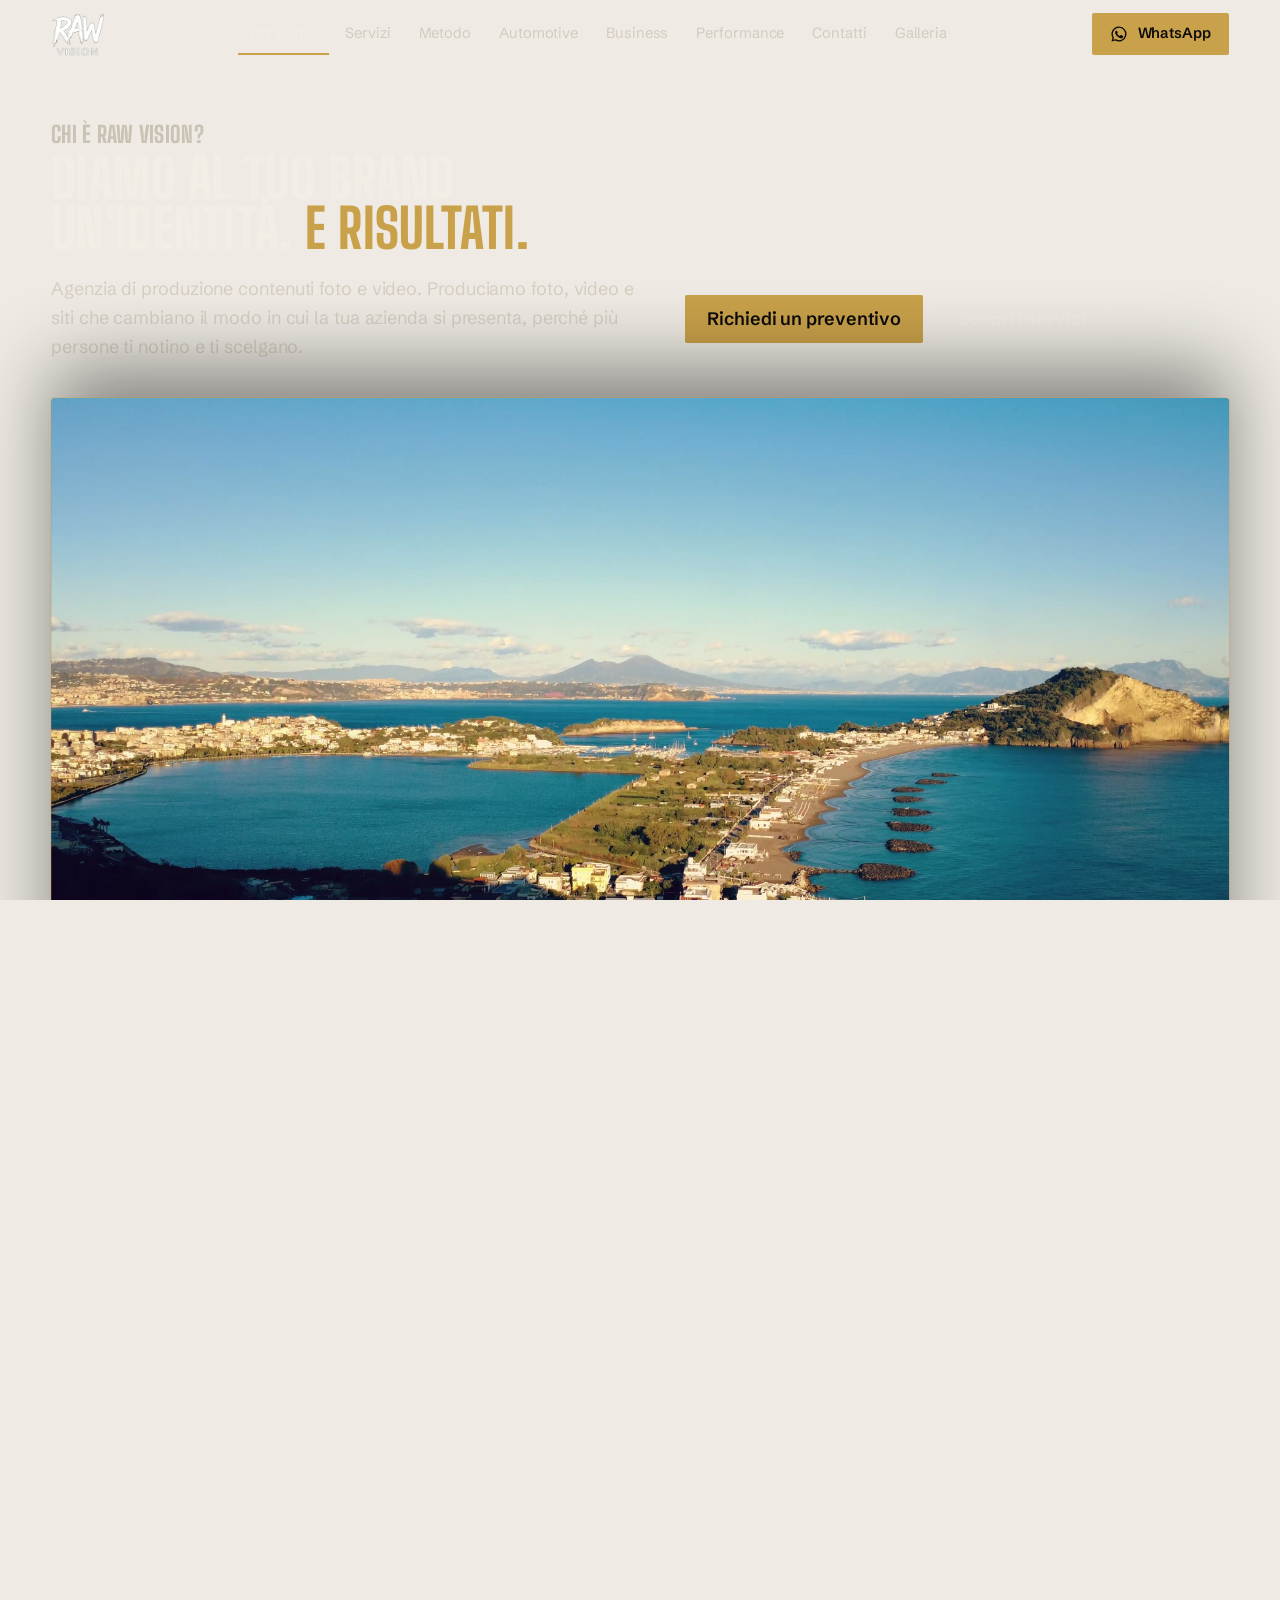
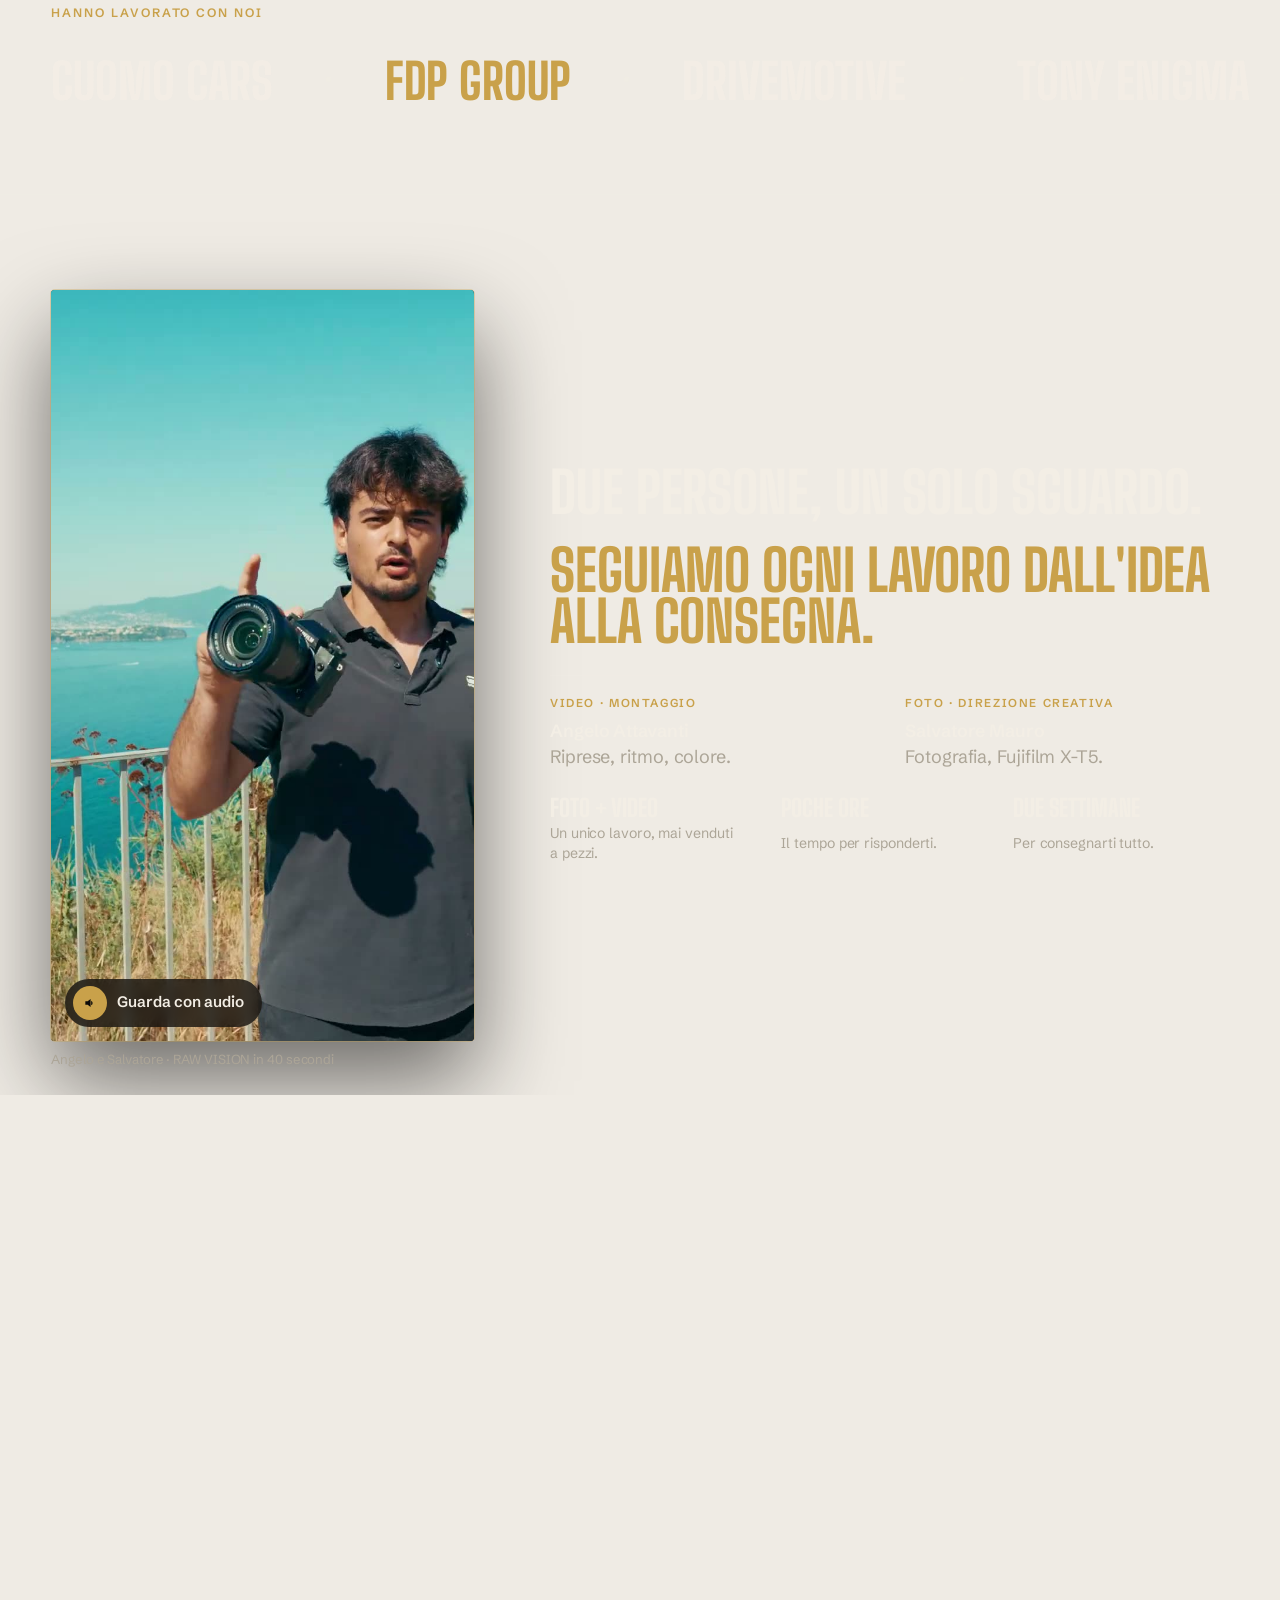
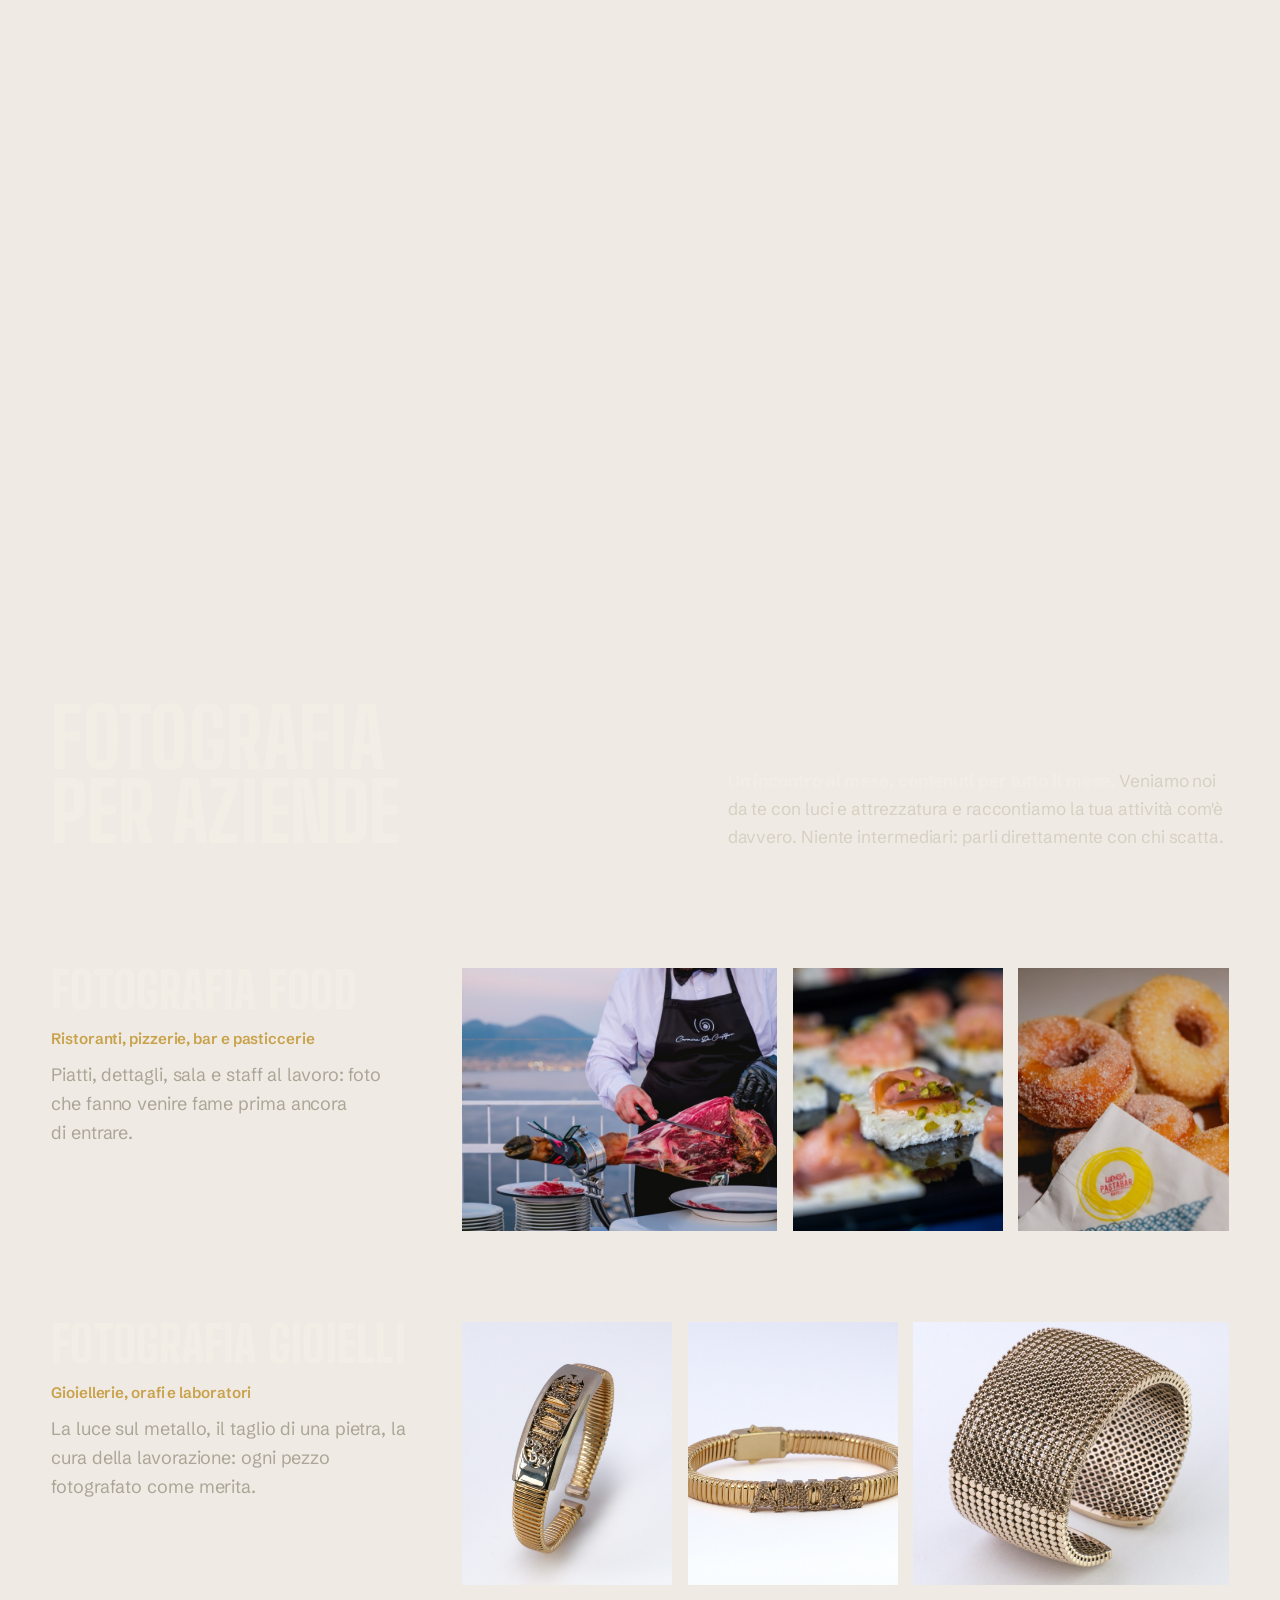
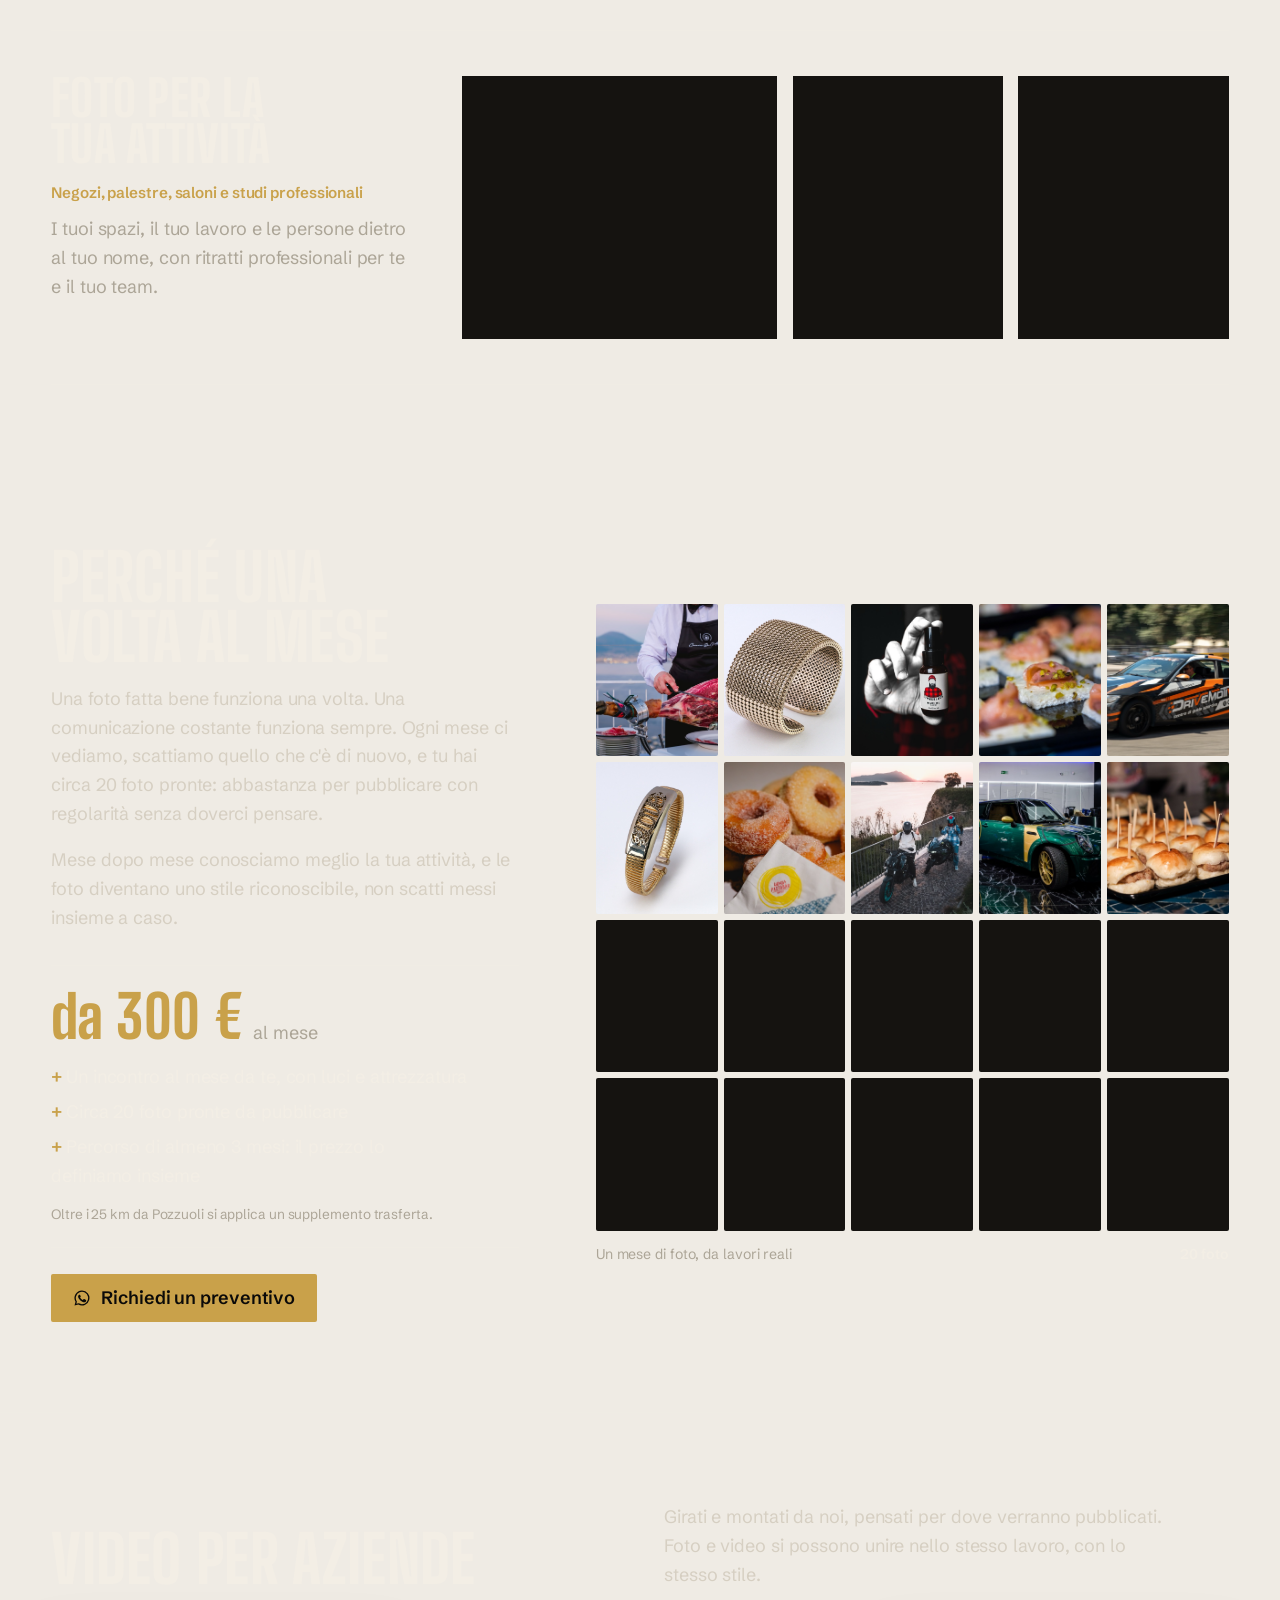
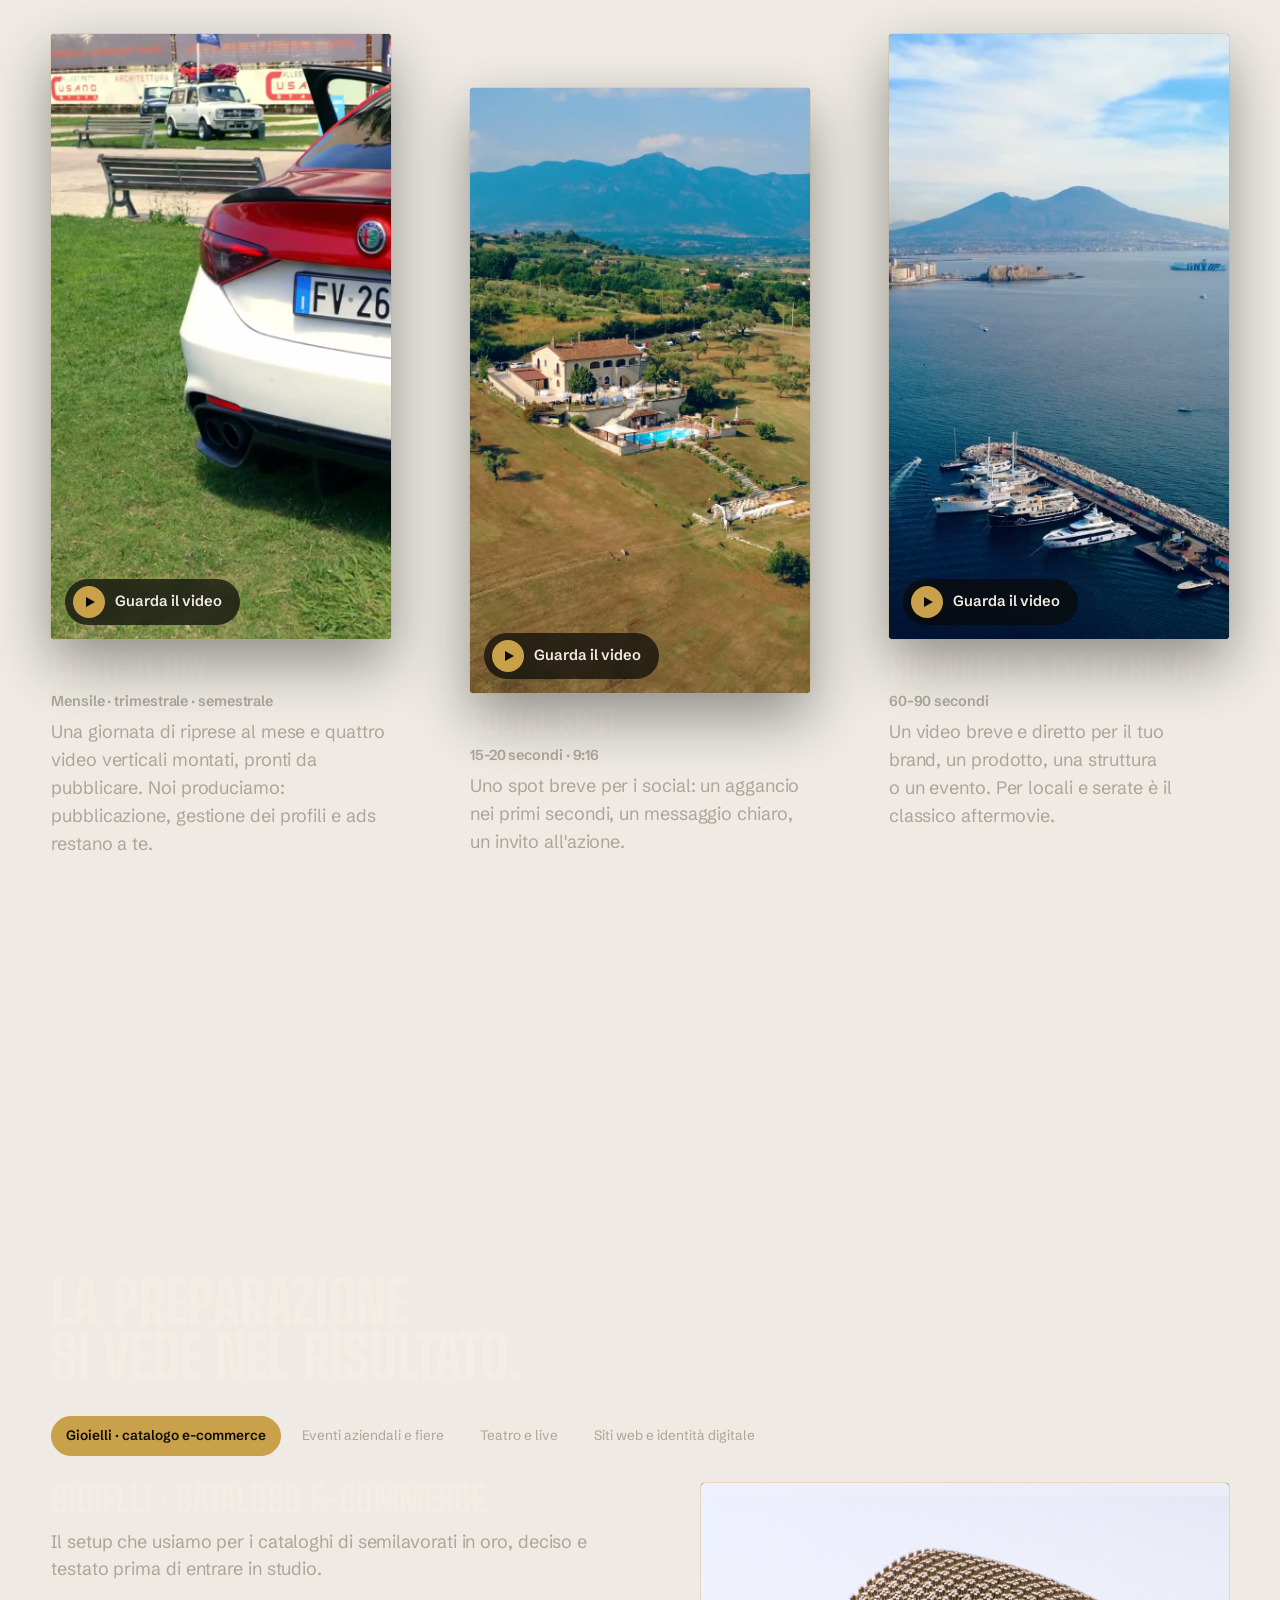
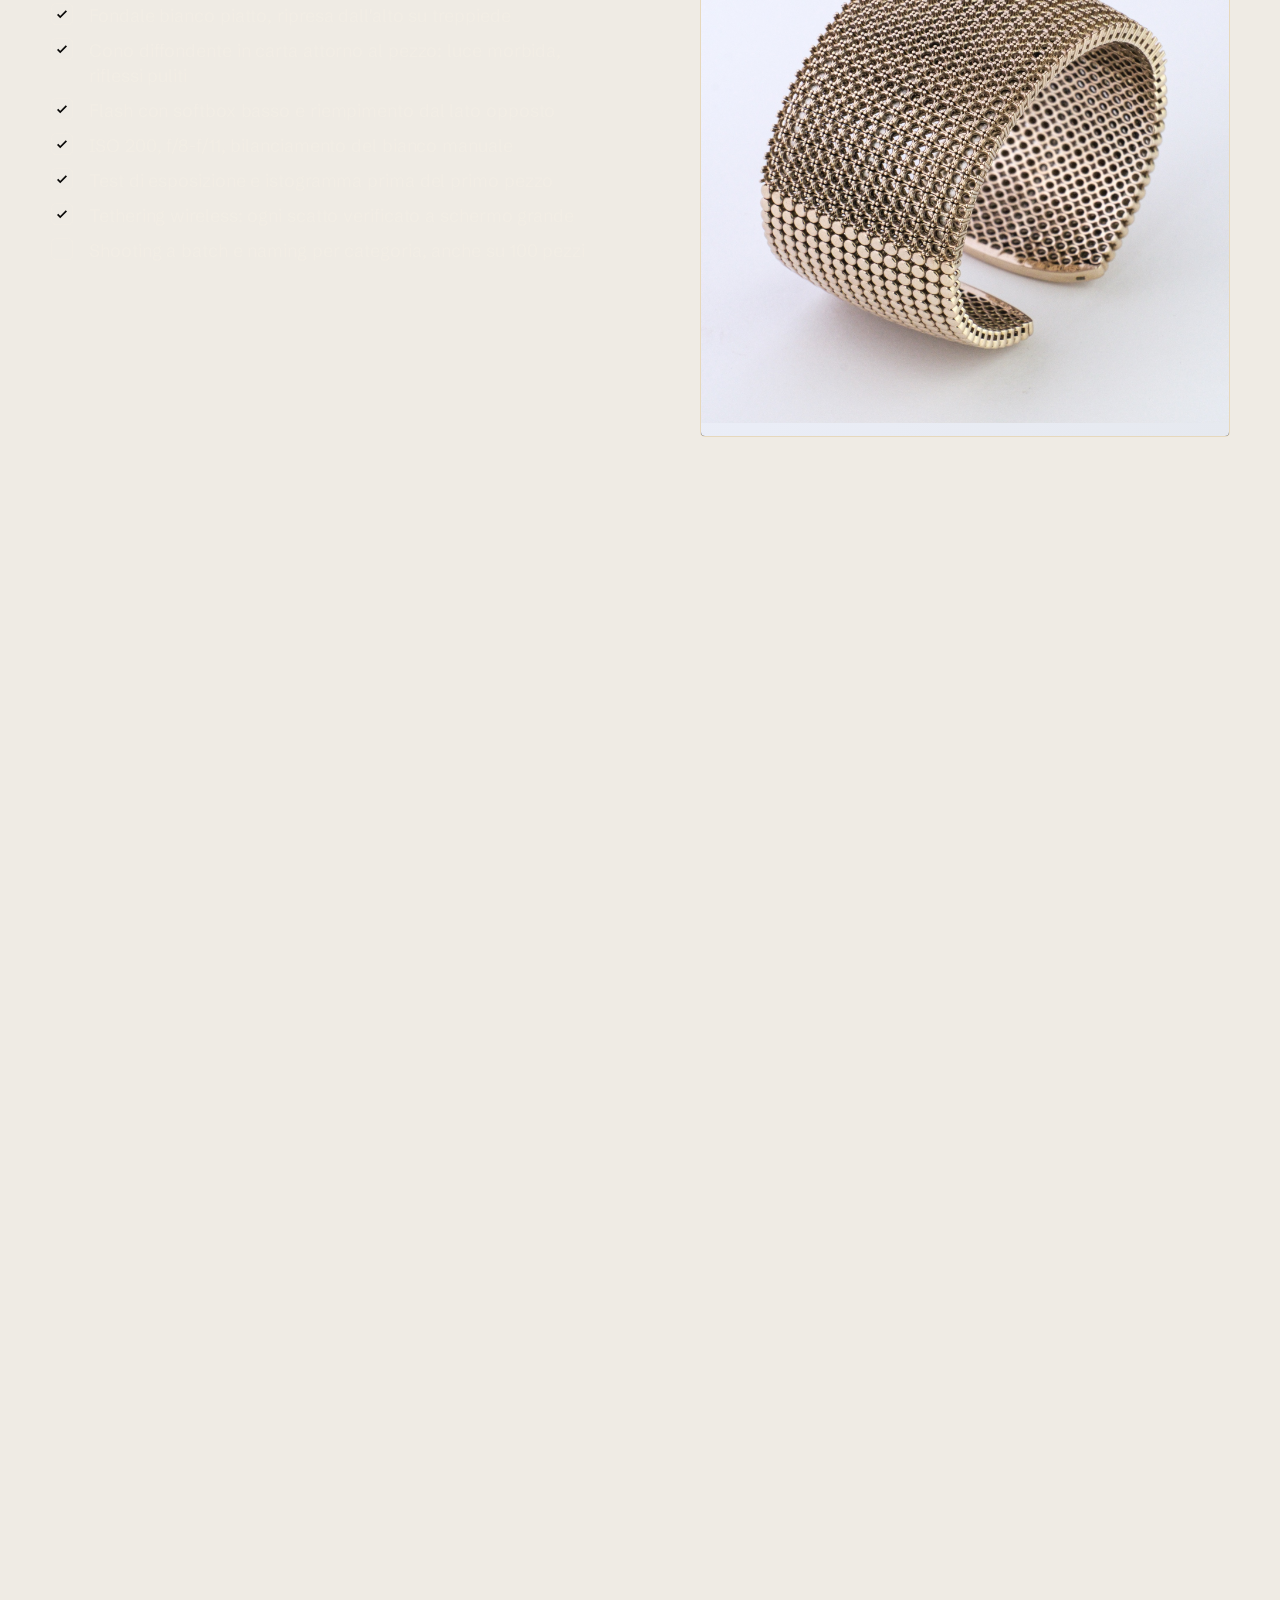
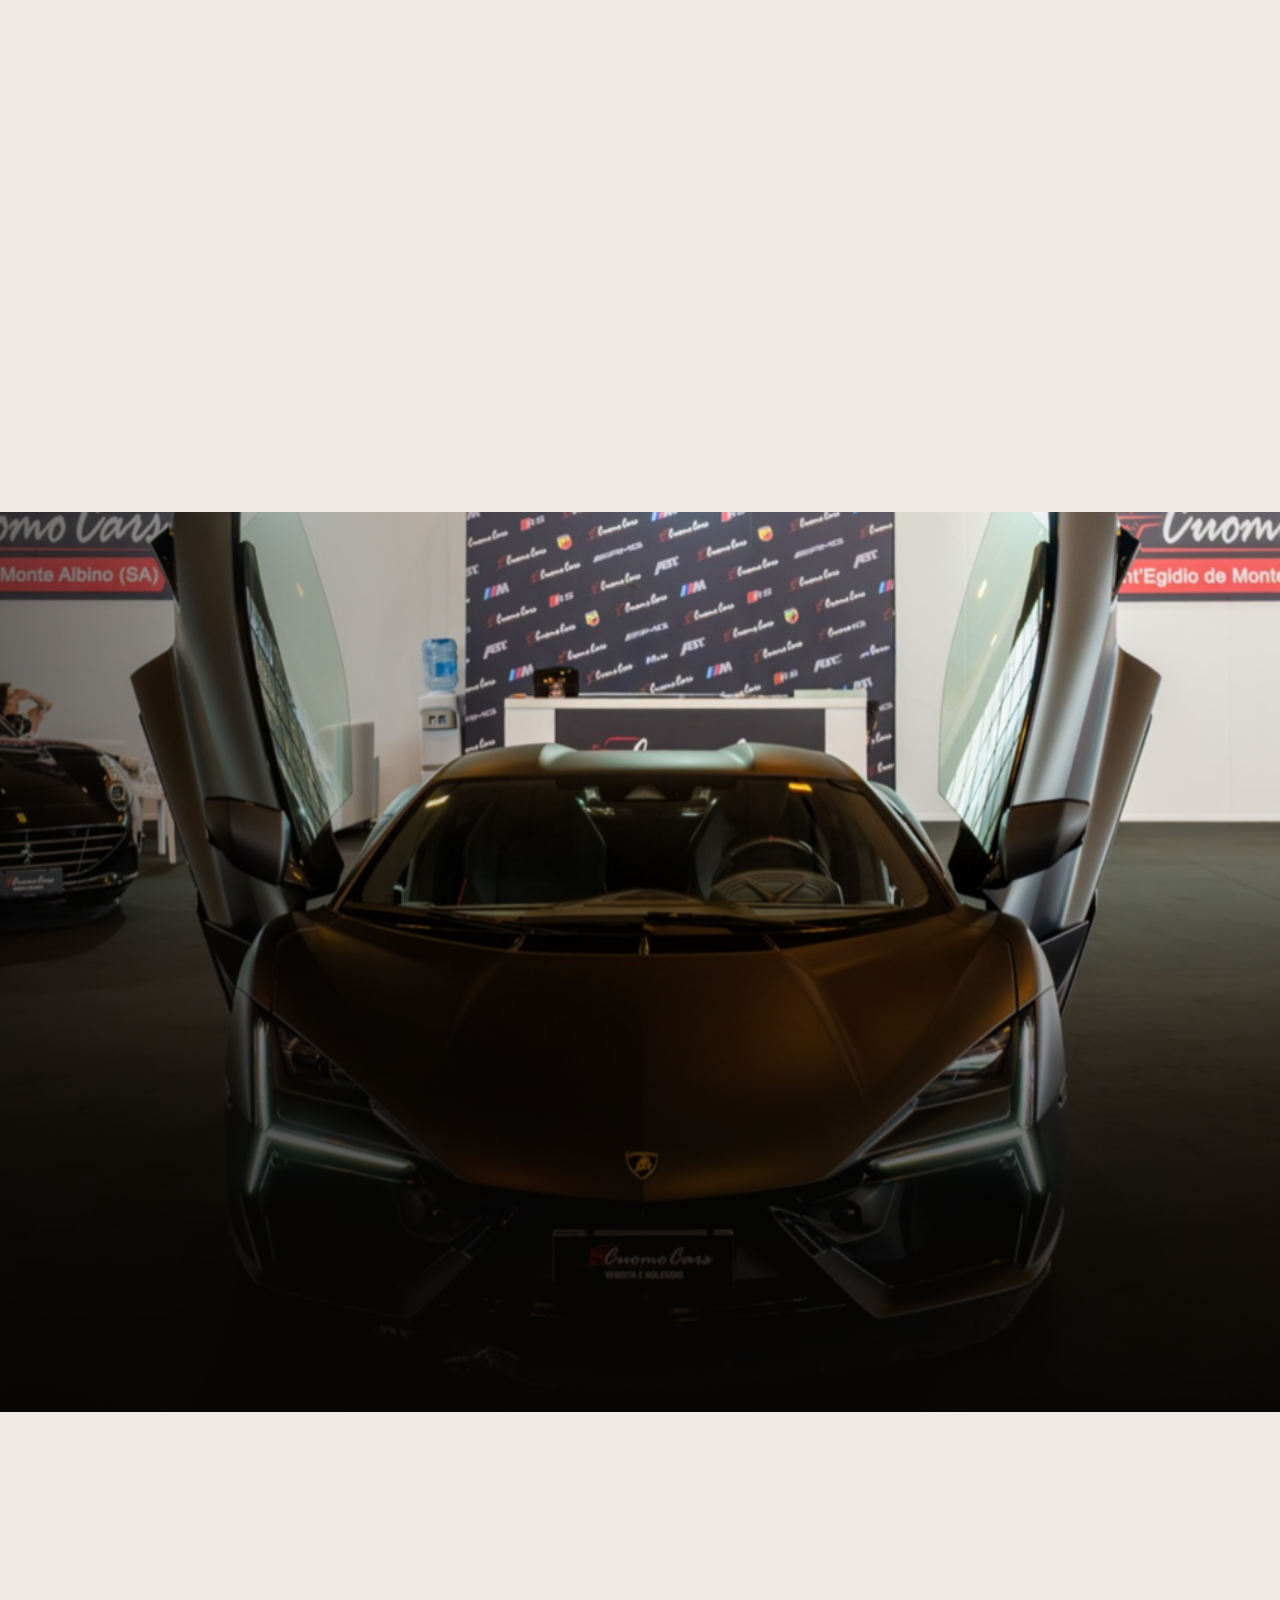
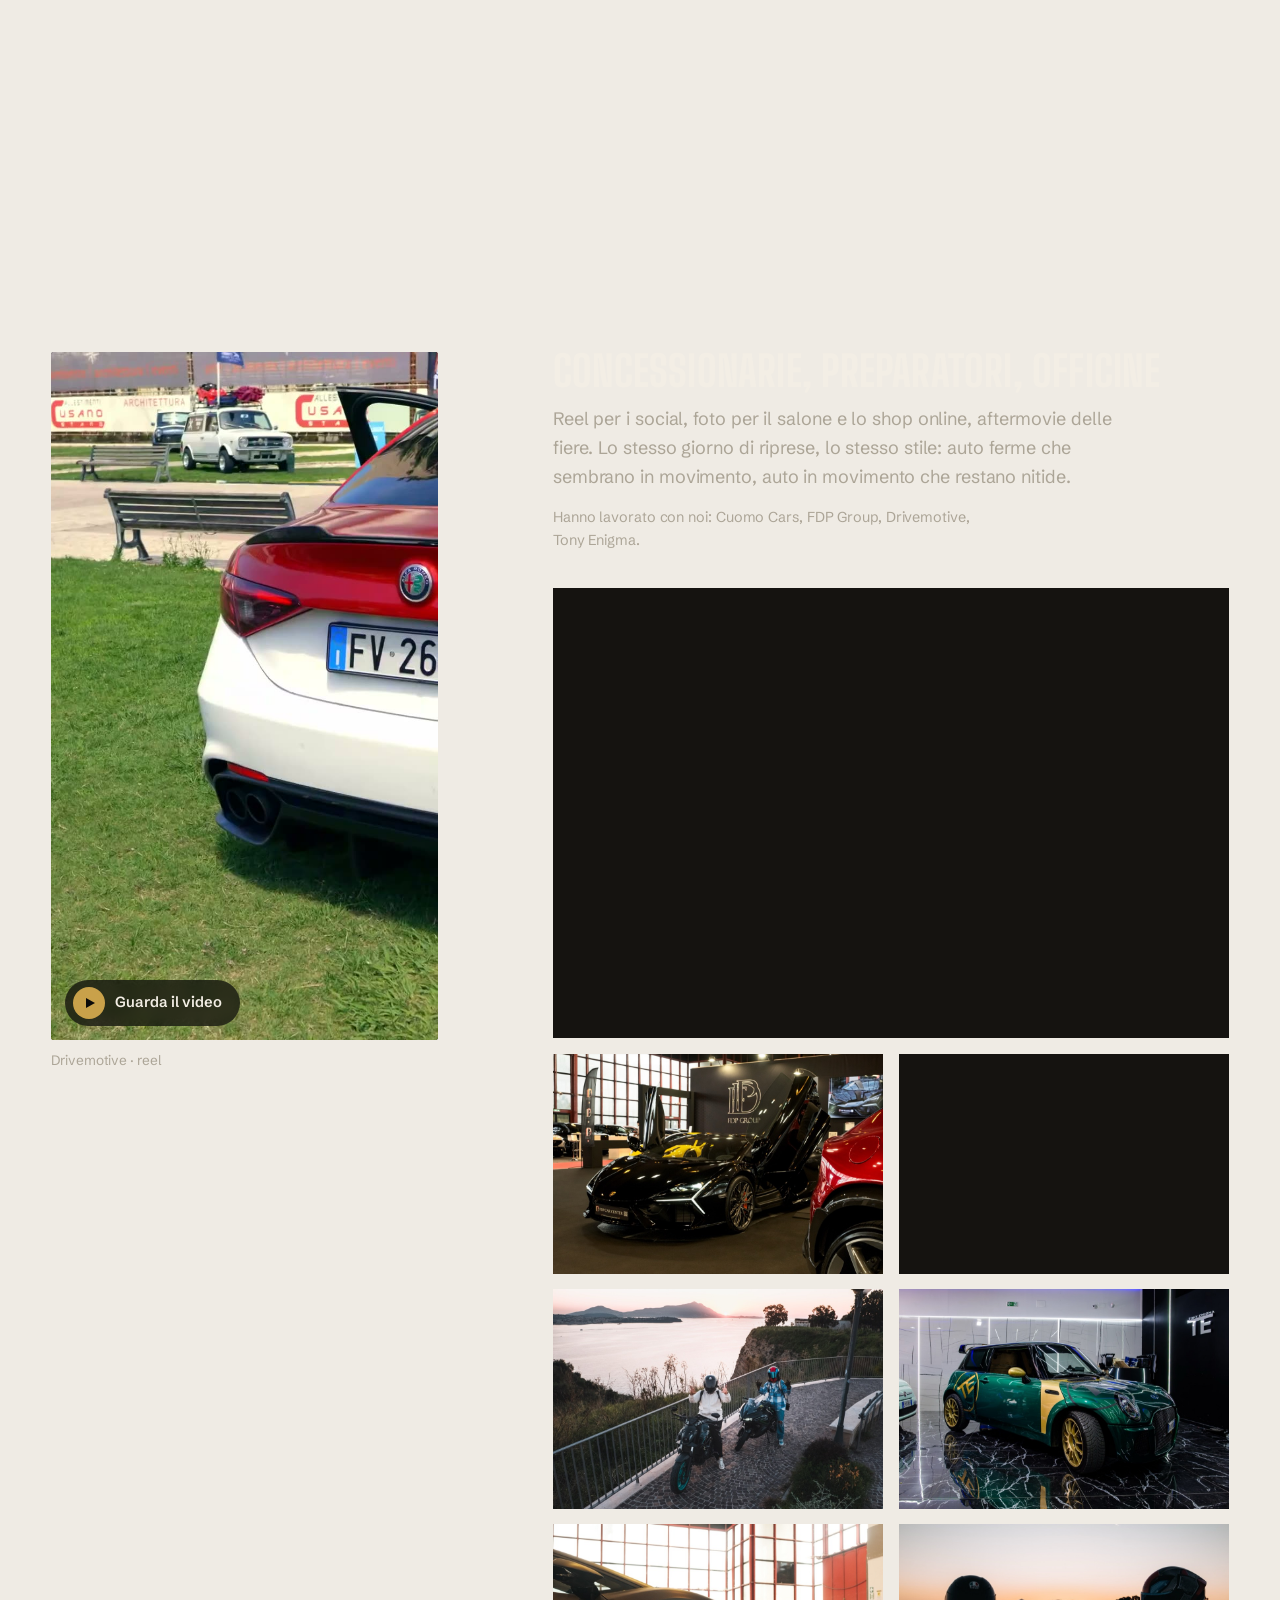
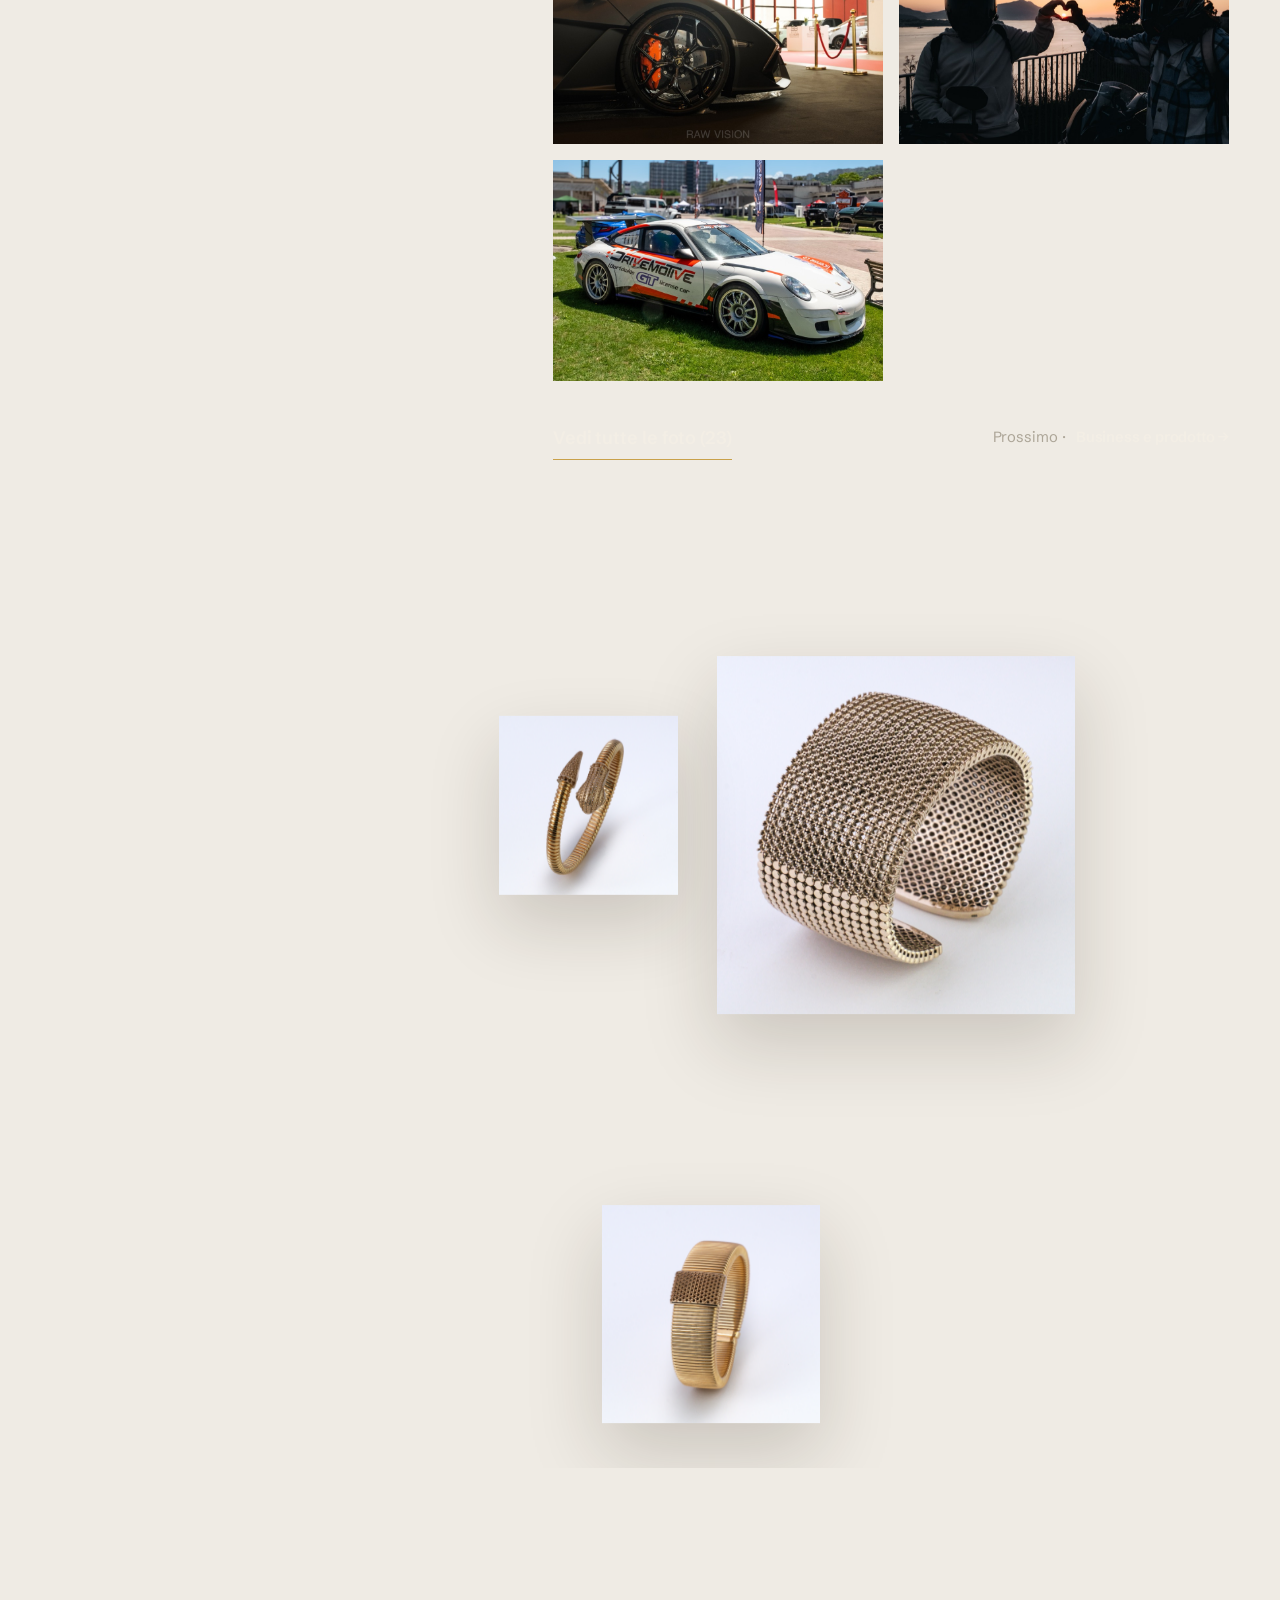
